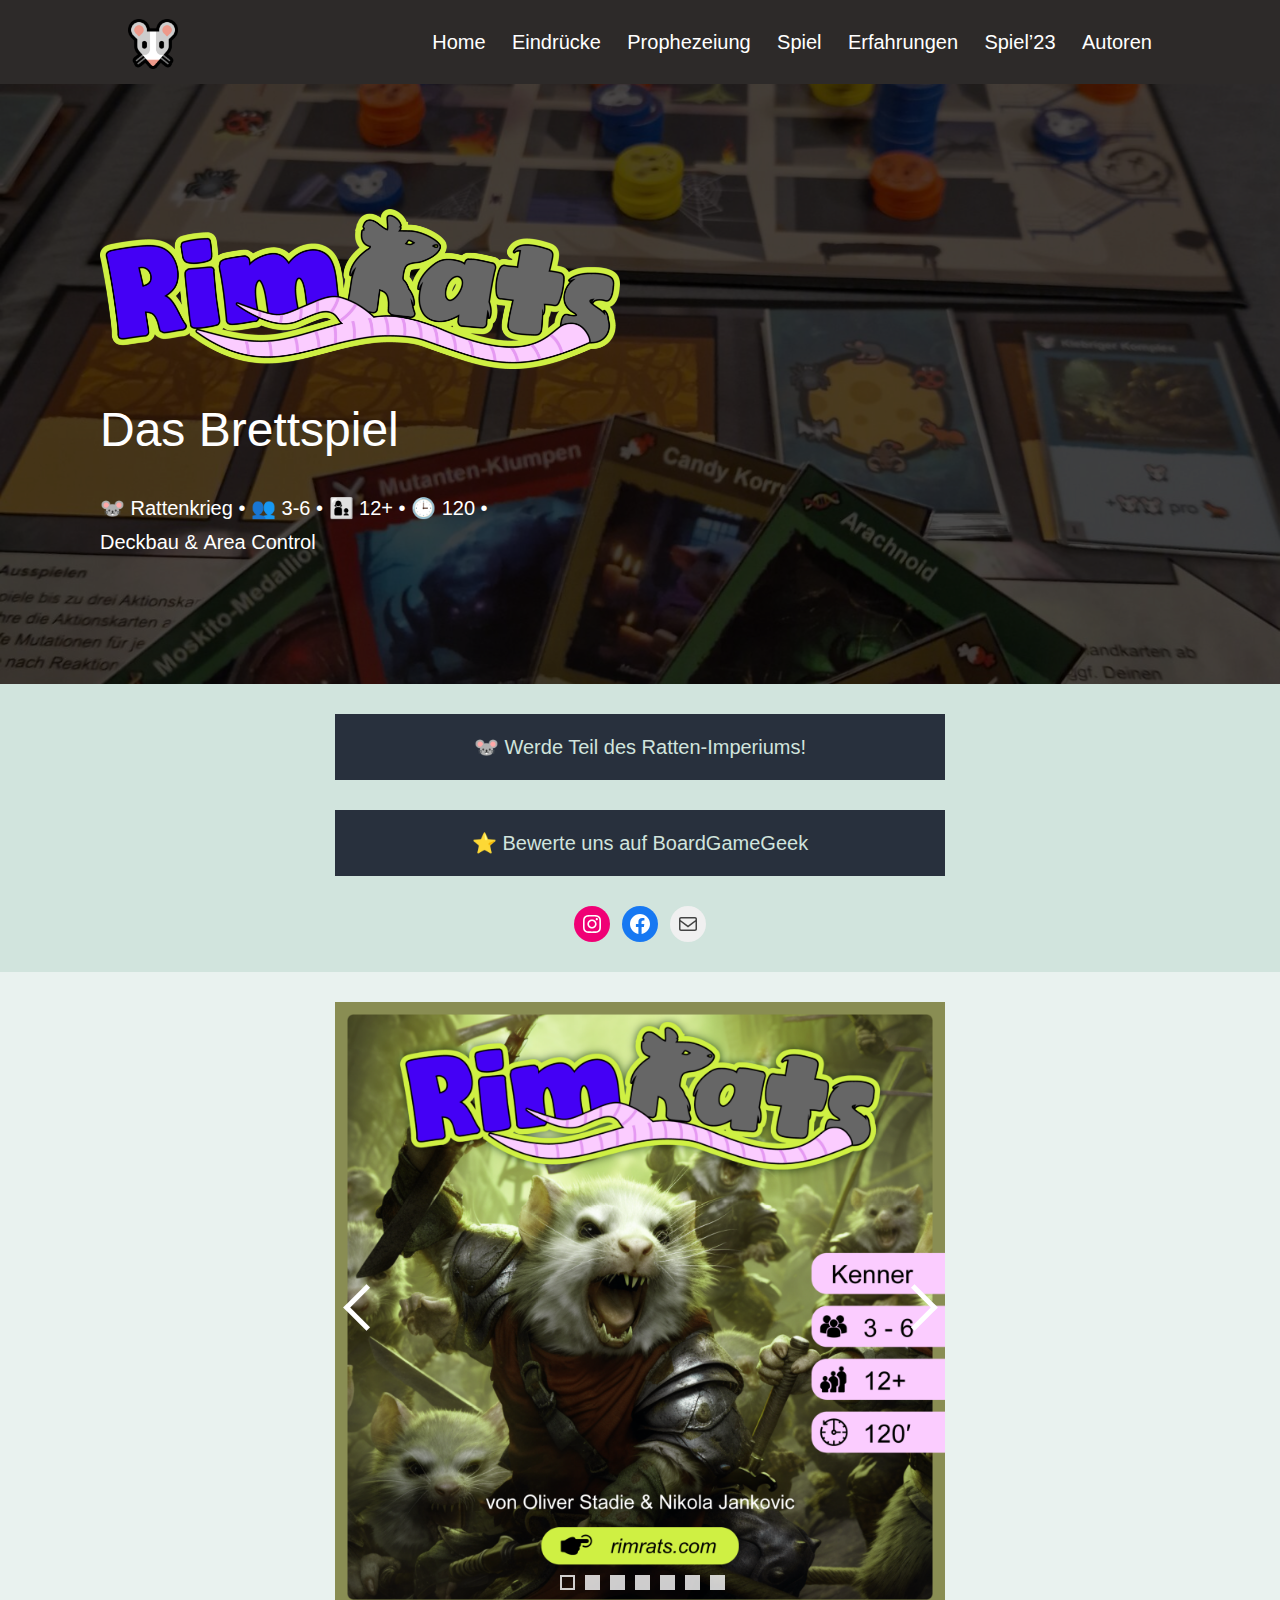
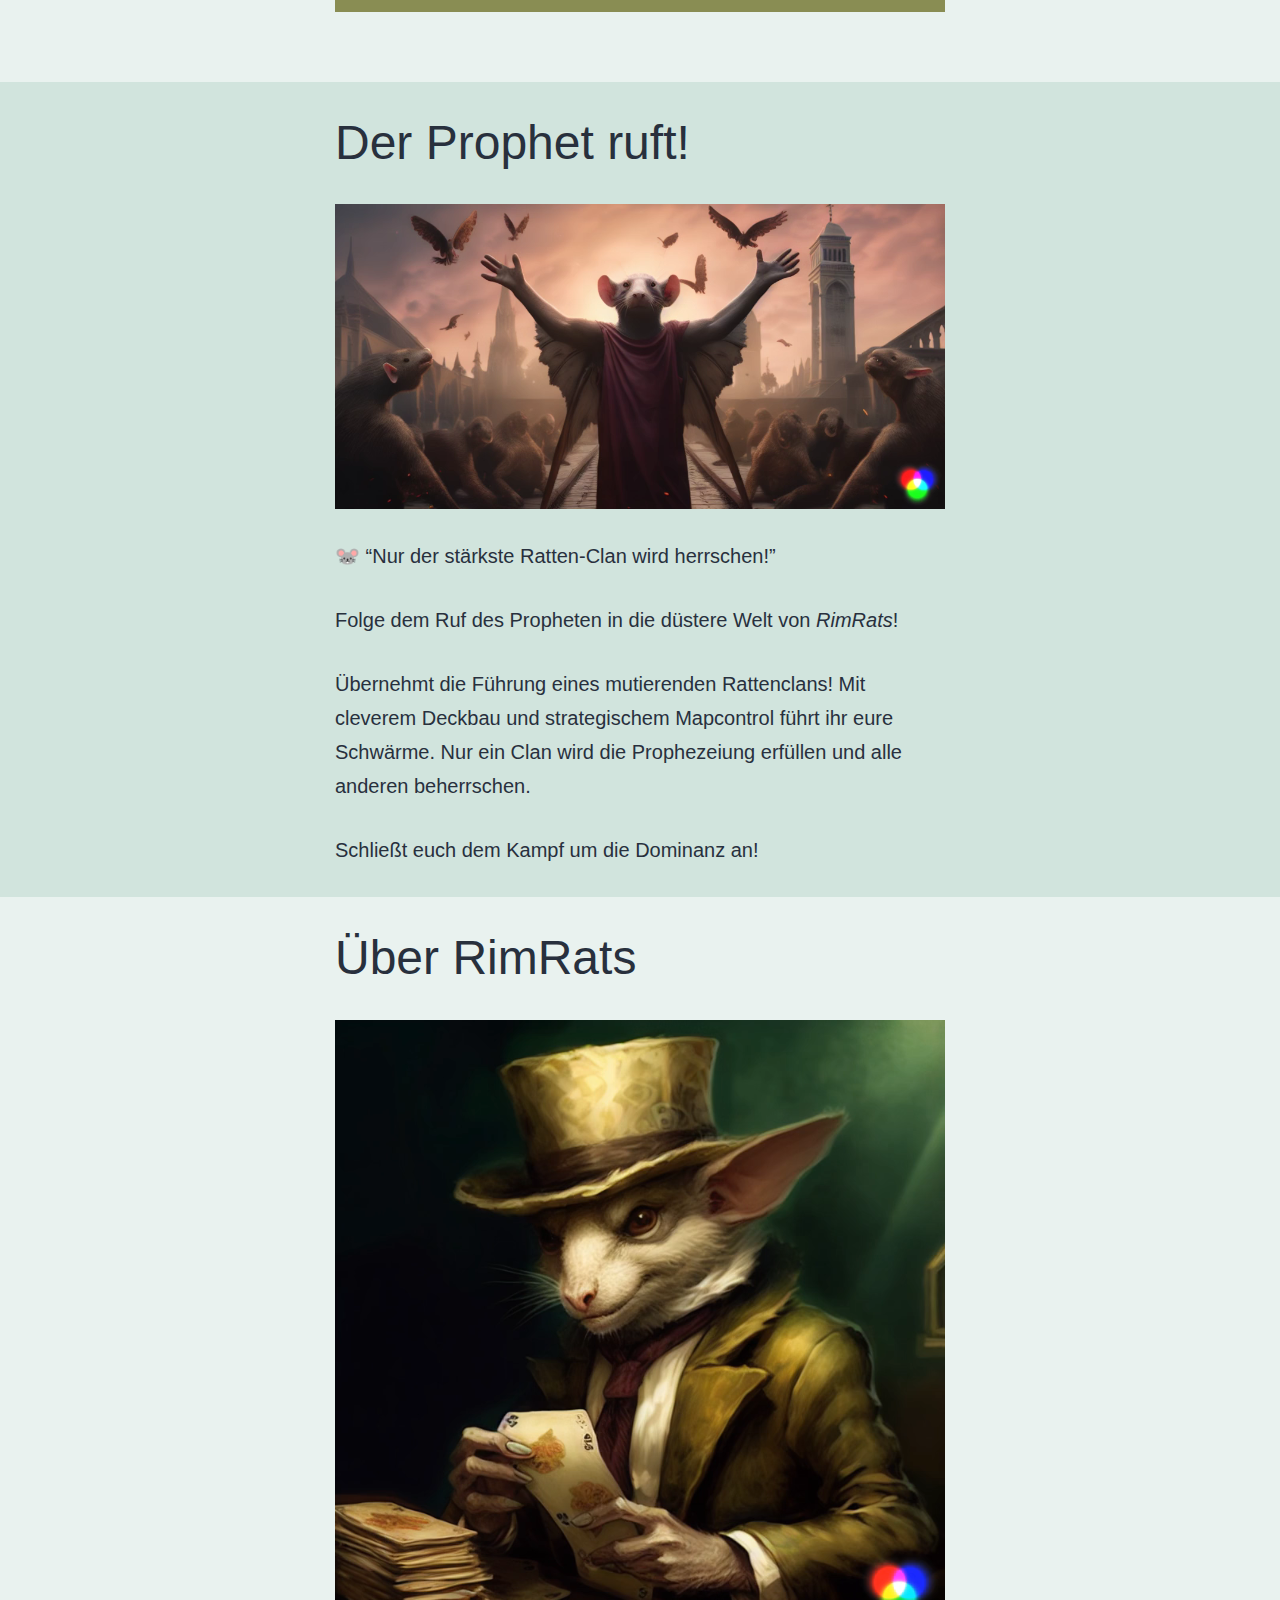
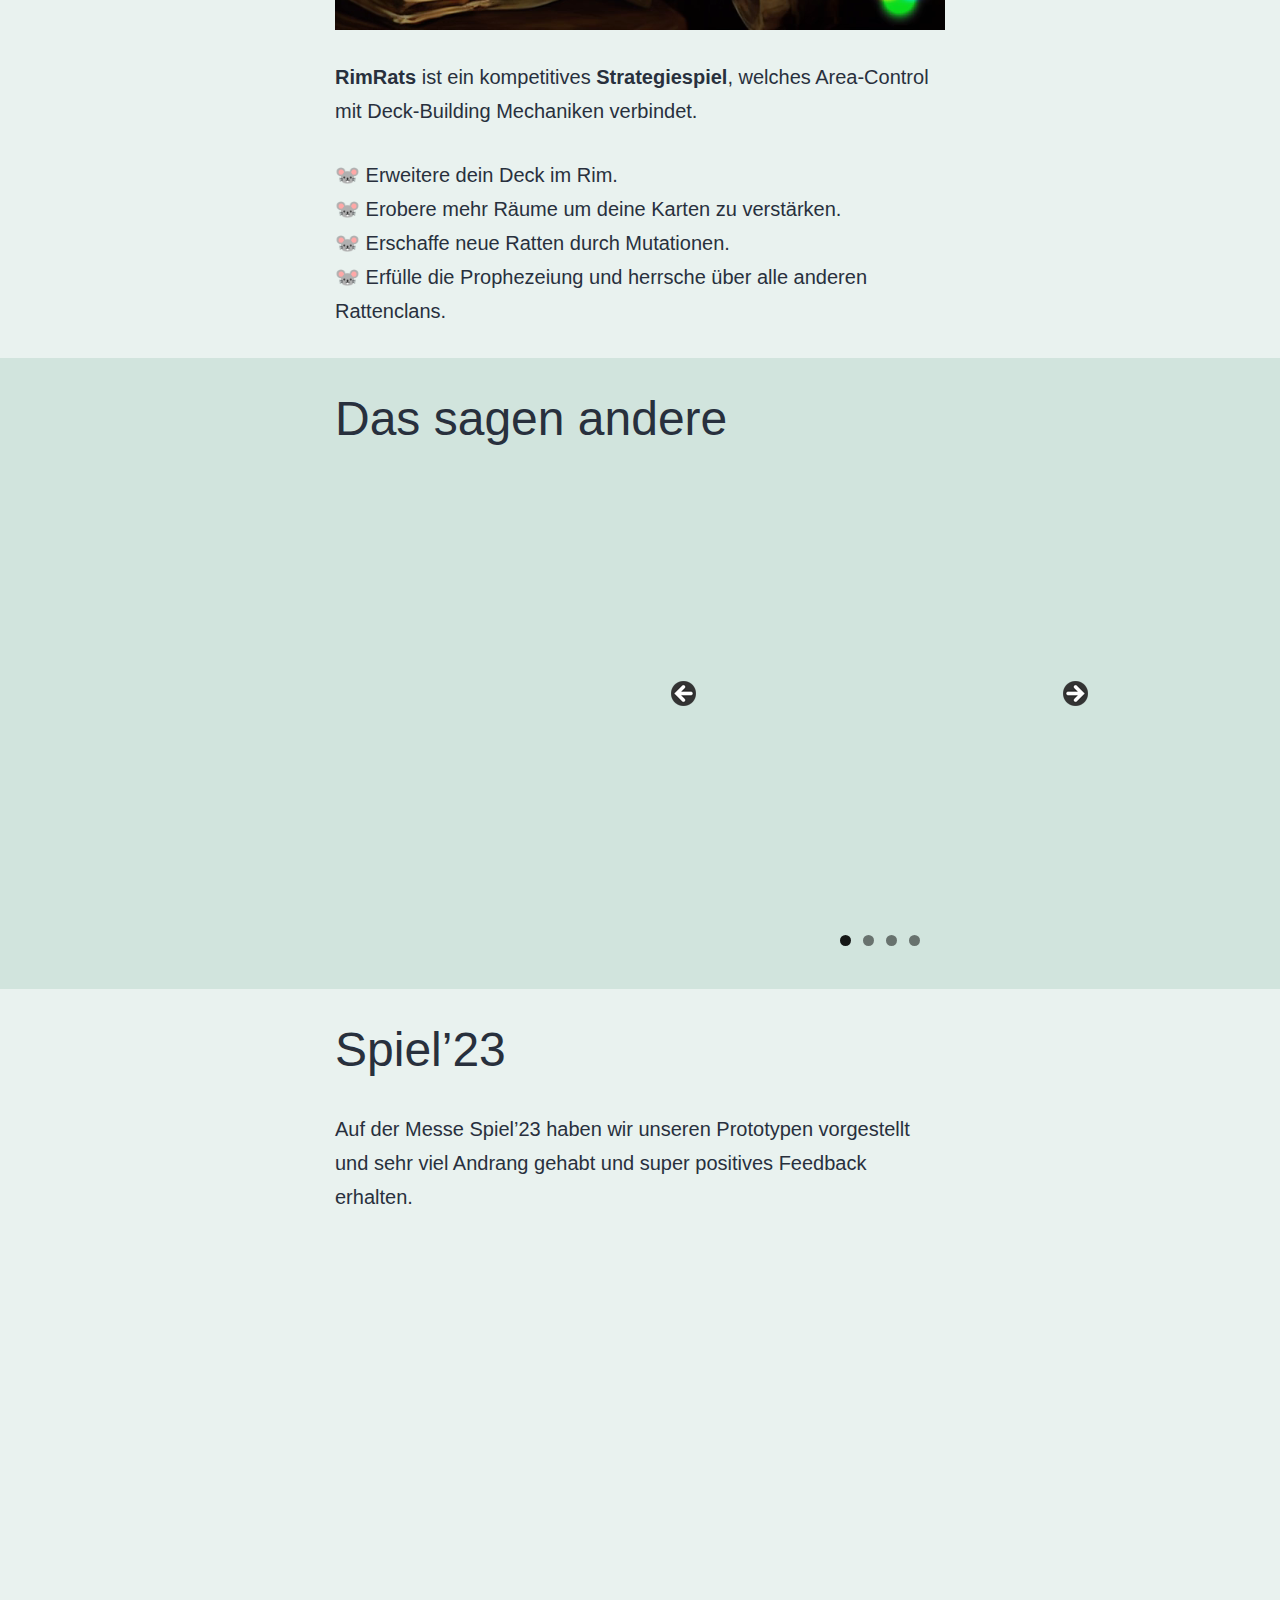
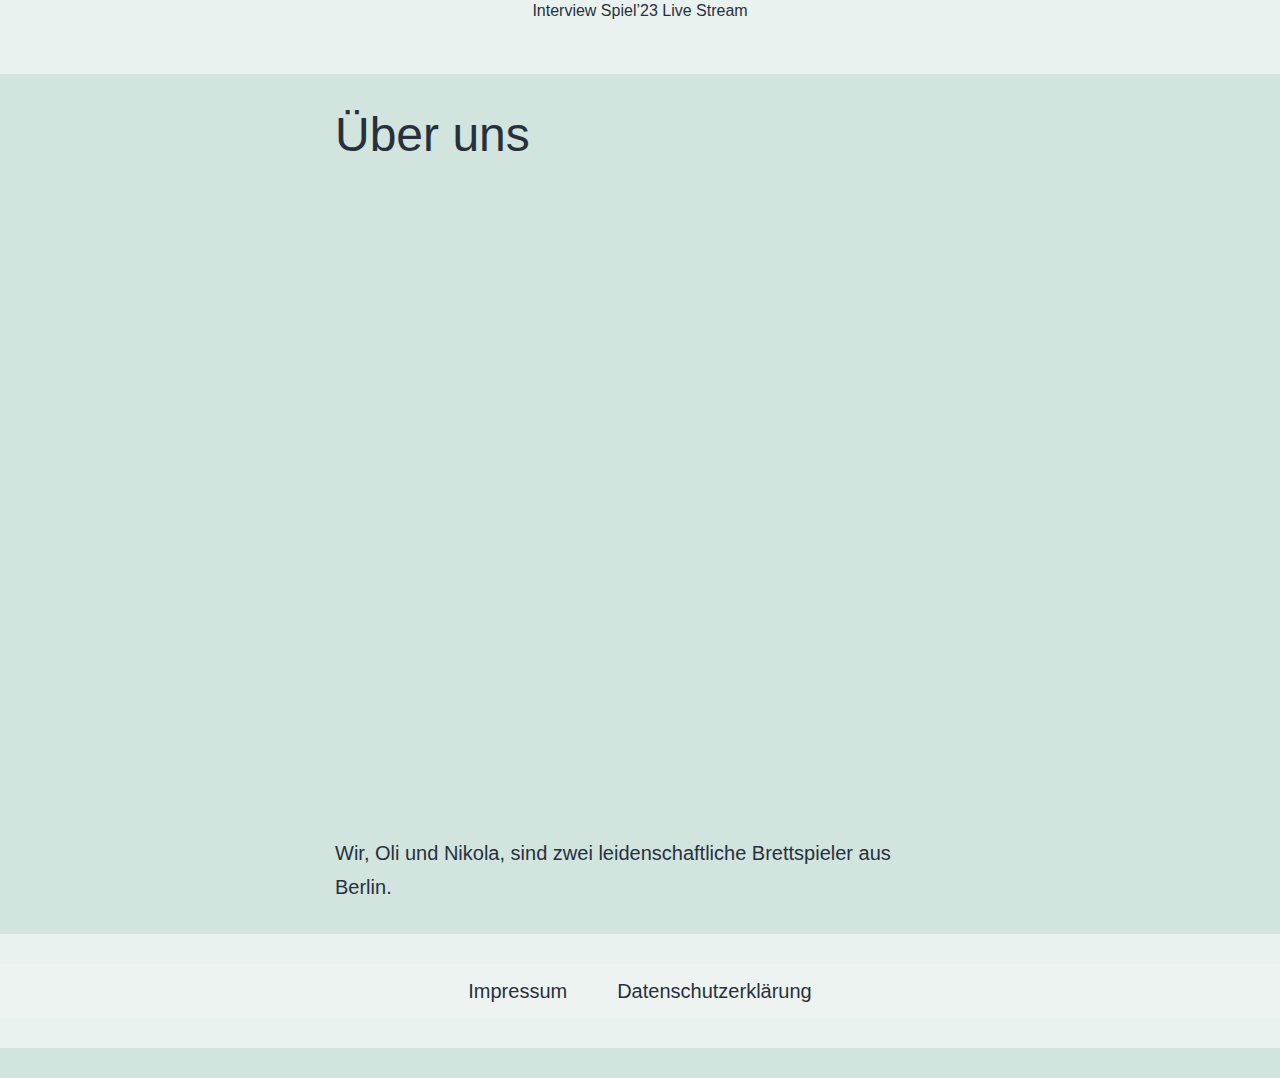
==== index.html @ 070bce73 "export from WP via "Simply Static" plugin" ====
<!DOCTYPE html>
<html lang="de-DE">
<head>
	<meta charset="UTF-8">
	<meta name="viewport" content="width=device-width, initial-scale=1">
	<title>RimRats &#8211; Board Game &#8211; 🐭 Brettspiel | Rattenkrieg | 👥 3-6 | 👩‍👦 12+ | 🕒 120 | Deck &amp; Area Control</title>
<meta name="robots" content="max-image-preview:large">
<script id="cookieyes" type="text/javascript" src="https://cdn-cookieyes.com/client_data/ebce158352aaf548c0206f7c/script.js"></script><link rel="dns-prefetch" href="//stats.wp.com">
<link rel="alternate" type="application/rss+xml" title="RimRats - Board Game &raquo; Feed" href="/feed/">
<link rel="alternate" type="application/rss+xml" title="RimRats - Board Game &raquo; Kommentar-Feed" href="/comments/feed/">
<script>
window._wpemojiSettings = {"baseUrl":"https:\/\/s.w.org\/images\/core\/emoji\/15.0.3\/72x72\/","ext":".png","svgUrl":"https:\/\/s.w.org\/images\/core\/emoji\/15.0.3\/svg\/","svgExt":".svg","source":{"concatemoji":"\/wp-includes\/js\/wp-emoji-release.min.js?ver=6.6.2"}};
/*! This file is auto-generated */
!function(i,n){var o,s,e;function c(e){try{var t={supportTests:e,timestamp:(new Date).valueOf()};sessionStorage.setItem(o,JSON.stringify(t))}catch(e){}}function p(e,t,n){e.clearRect(0,0,e.canvas.width,e.canvas.height),e.fillText(t,0,0);var t=new Uint32Array(e.getImageData(0,0,e.canvas.width,e.canvas.height).data),r=(e.clearRect(0,0,e.canvas.width,e.canvas.height),e.fillText(n,0,0),new Uint32Array(e.getImageData(0,0,e.canvas.width,e.canvas.height).data));return t.every(function(e,t){return e===r[t]})}function u(e,t,n){switch(t){case"flag":return n(e,"🏳️‍⚧️","🏳️​⚧️")?!1:!n(e,"🇺🇳","🇺​🇳")&&!n(e,"🏴󠁧󠁢󠁥󠁮󠁧󠁿","🏴​󠁧​󠁢​󠁥​󠁮​󠁧​󠁿");case"emoji":return!n(e,"🐦‍⬛","🐦​⬛")}return!1}function f(e,t,n){var r="undefined"!=typeof WorkerGlobalScope&&self instanceof WorkerGlobalScope?new OffscreenCanvas(300,150):i.createElement("canvas"),a=r.getContext("2d",{willReadFrequently:!0}),o=(a.textBaseline="top",a.font="600 32px Arial",{});return e.forEach(function(e){o[e]=t(a,e,n)}),o}function t(e){var t=i.createElement("script");t.src=e,t.defer=!0,i.head.appendChild(t)}"undefined"!=typeof Promise&&(o="wpEmojiSettingsSupports",s=["flag","emoji"],n.supports={everything:!0,everythingExceptFlag:!0},e=new Promise(function(e){i.addEventListener("DOMContentLoaded",e,{once:!0})}),new Promise(function(t){var n=function(){try{var e=JSON.parse(sessionStorage.getItem(o));if("object"==typeof e&&"number"==typeof e.timestamp&&(new Date).valueOf()<e.timestamp+604800&&"object"==typeof e.supportTests)return e.supportTests}catch(e){}return null}();if(!n){if("undefined"!=typeof Worker&&"undefined"!=typeof OffscreenCanvas&&"undefined"!=typeof URL&&URL.createObjectURL&&"undefined"!=typeof Blob)try{var e="postMessage("+f.toString()+"("+[JSON.stringify(s),u.toString(),p.toString()].join(",")+"));",r=new Blob([e],{type:"text/javascript"}),a=new Worker(URL.createObjectURL(r),{name:"wpTestEmojiSupports"});return void(a.onmessage=function(e){c(n=e.data),a.terminate(),t(n)})}catch(e){}c(n=f(s,u,p))}t(n)}).then(function(e){for(var t in e)n.supports[t]=e[t],n.supports.everything=n.supports.everything&&n.supports[t],"flag"!==t&&(n.supports.everythingExceptFlag=n.supports.everythingExceptFlag&&n.supports[t]);n.supports.everythingExceptFlag=n.supports.everythingExceptFlag&&!n.supports.flag,n.DOMReady=!1,n.readyCallback=function(){n.DOMReady=!0}}).then(function(){return e}).then(function(){var e;n.supports.everything||(n.readyCallback(),(e=n.source||{}).concatemoji?t(e.concatemoji):e.wpemoji&&e.twemoji&&(t(e.twemoji),t(e.wpemoji)))}))}((window,document),window._wpemojiSettings);
</script>
<style id="wp-emoji-styles-inline-css">img.wp-smiley, img.emoji {
		display: inline !important;
		border: none !important;
		box-shadow: none !important;
		height: 1em !important;
		width: 1em !important;
		margin: 0 0.07em !important;
		vertical-align: -0.1em !important;
		background: none !important;
		padding: 0 !important;
	}</style>
<link rel="stylesheet" id="wp-block-library-css" href="/wp-includes/css/dist/block-library/style.min.css?ver=6.6.2" media="all">
<style id="wp-block-library-theme-inline-css">.wp-block-audio :where(figcaption){color:#555;font-size:13px;text-align:center}.is-dark-theme .wp-block-audio :where(figcaption){color:#ffffffa6}.wp-block-audio{margin:0 0 1em}.wp-block-code{border:1px solid #ccc;border-radius:4px;font-family:Menlo,Consolas,monaco,monospace;padding:.8em 1em}.wp-block-embed :where(figcaption){color:#555;font-size:13px;text-align:center}.is-dark-theme .wp-block-embed :where(figcaption){color:#ffffffa6}.wp-block-embed{margin:0 0 1em}.blocks-gallery-caption{color:#555;font-size:13px;text-align:center}.is-dark-theme .blocks-gallery-caption{color:#ffffffa6}:root :where(.wp-block-image figcaption){color:#555;font-size:13px;text-align:center}.is-dark-theme :root :where(.wp-block-image figcaption){color:#ffffffa6}.wp-block-image{margin:0 0 1em}.wp-block-pullquote{border-bottom:4px solid;border-top:4px solid;color:currentColor;margin-bottom:1.75em}.wp-block-pullquote cite,.wp-block-pullquote footer,.wp-block-pullquote__citation{color:currentColor;font-size:.8125em;font-style:normal;text-transform:uppercase}.wp-block-quote{border-left:.25em solid;margin:0 0 1.75em;padding-left:1em}.wp-block-quote cite,.wp-block-quote footer{color:currentColor;font-size:.8125em;font-style:normal;position:relative}.wp-block-quote.has-text-align-right{border-left:none;border-right:.25em solid;padding-left:0;padding-right:1em}.wp-block-quote.has-text-align-center{border:none;padding-left:0}.wp-block-quote.is-large,.wp-block-quote.is-style-large,.wp-block-quote.is-style-plain{border:none}.wp-block-search .wp-block-search__label{font-weight:700}.wp-block-search__button{border:1px solid #ccc;padding:.375em .625em}:where(.wp-block-group.has-background){padding:1.25em 2.375em}.wp-block-separator.has-css-opacity{opacity:.4}.wp-block-separator{border:none;border-bottom:2px solid;margin-left:auto;margin-right:auto}.wp-block-separator.has-alpha-channel-opacity{opacity:1}.wp-block-separator:not(.is-style-wide):not(.is-style-dots){width:100px}.wp-block-separator.has-background:not(.is-style-dots){border-bottom:none;height:1px}.wp-block-separator.has-background:not(.is-style-wide):not(.is-style-dots){height:2px}.wp-block-table{margin:0 0 1em}.wp-block-table td,.wp-block-table th{word-break:normal}.wp-block-table :where(figcaption){color:#555;font-size:13px;text-align:center}.is-dark-theme .wp-block-table :where(figcaption){color:#ffffffa6}.wp-block-video :where(figcaption){color:#555;font-size:13px;text-align:center}.is-dark-theme .wp-block-video :where(figcaption){color:#ffffffa6}.wp-block-video{margin:0 0 1em}:root :where(.wp-block-template-part.has-background){margin-bottom:0;margin-top:0;padding:1.25em 2.375em}</style>
<link rel="stylesheet" id="mediaelement-css" href="/wp-includes/js/mediaelement/mediaelementplayer-legacy.min.css?ver=4.2.17" media="all">
<link rel="stylesheet" id="wp-mediaelement-css" href="/wp-includes/js/mediaelement/wp-mediaelement.min.css?ver=6.6.2" media="all">
<style id="jetpack-sharing-buttons-style-inline-css">.jetpack-sharing-buttons__services-list{display:flex;flex-direction:row;flex-wrap:wrap;gap:0;list-style-type:none;margin:5px;padding:0}.jetpack-sharing-buttons__services-list.has-small-icon-size{font-size:12px}.jetpack-sharing-buttons__services-list.has-normal-icon-size{font-size:16px}.jetpack-sharing-buttons__services-list.has-large-icon-size{font-size:24px}.jetpack-sharing-buttons__services-list.has-huge-icon-size{font-size:36px}@media print{.jetpack-sharing-buttons__services-list{display:none!important}}.editor-styles-wrapper .wp-block-jetpack-sharing-buttons{gap:0;padding-inline-start:0}ul.jetpack-sharing-buttons__services-list.has-background{padding:1.25em 2.375em}</style>
<link rel="stylesheet" id="twenty-twenty-one-custom-color-overrides-css" href="/wp-content/themes/twentytwentyone/assets/css/custom-color-overrides.css?ver=2.3" media="all">
<style id="classic-theme-styles-inline-css">/*! This file is auto-generated */
.wp-block-button__link{color:#fff;background-color:#32373c;border-radius:9999px;box-shadow:none;text-decoration:none;padding:calc(.667em + 2px) calc(1.333em + 2px);font-size:1.125em}.wp-block-file__button{background:#32373c;color:#fff;text-decoration:none}</style>
<style id="global-styles-inline-css">:root{--wp--preset--aspect-ratio--square: 1;--wp--preset--aspect-ratio--4-3: 4/3;--wp--preset--aspect-ratio--3-4: 3/4;--wp--preset--aspect-ratio--3-2: 3/2;--wp--preset--aspect-ratio--2-3: 2/3;--wp--preset--aspect-ratio--16-9: 16/9;--wp--preset--aspect-ratio--9-16: 9/16;--wp--preset--color--black: #000000;--wp--preset--color--cyan-bluish-gray: #abb8c3;--wp--preset--color--white: #FFFFFF;--wp--preset--color--pale-pink: #f78da7;--wp--preset--color--vivid-red: #cf2e2e;--wp--preset--color--luminous-vivid-orange: #ff6900;--wp--preset--color--luminous-vivid-amber: #fcb900;--wp--preset--color--light-green-cyan: #7bdcb5;--wp--preset--color--vivid-green-cyan: #00d084;--wp--preset--color--pale-cyan-blue: #8ed1fc;--wp--preset--color--vivid-cyan-blue: #0693e3;--wp--preset--color--vivid-purple: #9b51e0;--wp--preset--color--dark-gray: #28303D;--wp--preset--color--gray: #39414D;--wp--preset--color--green: #D1E4DD;--wp--preset--color--blue: #D1DFE4;--wp--preset--color--purple: #D1D1E4;--wp--preset--color--red: #E4D1D1;--wp--preset--color--orange: #E4DAD1;--wp--preset--color--yellow: #EEEADD;--wp--preset--gradient--vivid-cyan-blue-to-vivid-purple: linear-gradient(135deg,rgba(6,147,227,1) 0%,rgb(155,81,224) 100%);--wp--preset--gradient--light-green-cyan-to-vivid-green-cyan: linear-gradient(135deg,rgb(122,220,180) 0%,rgb(0,208,130) 100%);--wp--preset--gradient--luminous-vivid-amber-to-luminous-vivid-orange: linear-gradient(135deg,rgba(252,185,0,1) 0%,rgba(255,105,0,1) 100%);--wp--preset--gradient--luminous-vivid-orange-to-vivid-red: linear-gradient(135deg,rgba(255,105,0,1) 0%,rgb(207,46,46) 100%);--wp--preset--gradient--very-light-gray-to-cyan-bluish-gray: linear-gradient(135deg,rgb(238,238,238) 0%,rgb(169,184,195) 100%);--wp--preset--gradient--cool-to-warm-spectrum: linear-gradient(135deg,rgb(74,234,220) 0%,rgb(151,120,209) 20%,rgb(207,42,186) 40%,rgb(238,44,130) 60%,rgb(251,105,98) 80%,rgb(254,248,76) 100%);--wp--preset--gradient--blush-light-purple: linear-gradient(135deg,rgb(255,206,236) 0%,rgb(152,150,240) 100%);--wp--preset--gradient--blush-bordeaux: linear-gradient(135deg,rgb(254,205,165) 0%,rgb(254,45,45) 50%,rgb(107,0,62) 100%);--wp--preset--gradient--luminous-dusk: linear-gradient(135deg,rgb(255,203,112) 0%,rgb(199,81,192) 50%,rgb(65,88,208) 100%);--wp--preset--gradient--pale-ocean: linear-gradient(135deg,rgb(255,245,203) 0%,rgb(182,227,212) 50%,rgb(51,167,181) 100%);--wp--preset--gradient--electric-grass: linear-gradient(135deg,rgb(202,248,128) 0%,rgb(113,206,126) 100%);--wp--preset--gradient--midnight: linear-gradient(135deg,rgb(2,3,129) 0%,rgb(40,116,252) 100%);--wp--preset--gradient--purple-to-yellow: linear-gradient(160deg, #D1D1E4 0%, #EEEADD 100%);--wp--preset--gradient--yellow-to-purple: linear-gradient(160deg, #EEEADD 0%, #D1D1E4 100%);--wp--preset--gradient--green-to-yellow: linear-gradient(160deg, #D1E4DD 0%, #EEEADD 100%);--wp--preset--gradient--yellow-to-green: linear-gradient(160deg, #EEEADD 0%, #D1E4DD 100%);--wp--preset--gradient--red-to-yellow: linear-gradient(160deg, #E4D1D1 0%, #EEEADD 100%);--wp--preset--gradient--yellow-to-red: linear-gradient(160deg, #EEEADD 0%, #E4D1D1 100%);--wp--preset--gradient--purple-to-red: linear-gradient(160deg, #D1D1E4 0%, #E4D1D1 100%);--wp--preset--gradient--red-to-purple: linear-gradient(160deg, #E4D1D1 0%, #D1D1E4 100%);--wp--preset--font-size--small: 18px;--wp--preset--font-size--medium: 20px;--wp--preset--font-size--large: 24px;--wp--preset--font-size--x-large: 42px;--wp--preset--font-size--extra-small: 16px;--wp--preset--font-size--normal: 20px;--wp--preset--font-size--extra-large: 40px;--wp--preset--font-size--huge: 96px;--wp--preset--font-size--gigantic: 144px;--wp--preset--spacing--20: 0.44rem;--wp--preset--spacing--30: 0.67rem;--wp--preset--spacing--40: 1rem;--wp--preset--spacing--50: 1.5rem;--wp--preset--spacing--60: 2.25rem;--wp--preset--spacing--70: 3.38rem;--wp--preset--spacing--80: 5.06rem;--wp--preset--shadow--natural: 6px 6px 9px rgba(0, 0, 0, 0.2);--wp--preset--shadow--deep: 12px 12px 50px rgba(0, 0, 0, 0.4);--wp--preset--shadow--sharp: 6px 6px 0px rgba(0, 0, 0, 0.2);--wp--preset--shadow--outlined: 6px 6px 0px -3px rgba(255, 255, 255, 1), 6px 6px rgba(0, 0, 0, 1);--wp--preset--shadow--crisp: 6px 6px 0px rgba(0, 0, 0, 1);}:where(.is-layout-flex){gap: 0.5em;}:where(.is-layout-grid){gap: 0.5em;}body .is-layout-flex{display: flex;}.is-layout-flex{flex-wrap: wrap;align-items: center;}.is-layout-flex > :is(*, div){margin: 0;}body .is-layout-grid{display: grid;}.is-layout-grid > :is(*, div){margin: 0;}:where(.wp-block-columns.is-layout-flex){gap: 2em;}:where(.wp-block-columns.is-layout-grid){gap: 2em;}:where(.wp-block-post-template.is-layout-flex){gap: 1.25em;}:where(.wp-block-post-template.is-layout-grid){gap: 1.25em;}.has-black-color{color: var(--wp--preset--color--black) !important;}.has-cyan-bluish-gray-color{color: var(--wp--preset--color--cyan-bluish-gray) !important;}.has-white-color{color: var(--wp--preset--color--white) !important;}.has-pale-pink-color{color: var(--wp--preset--color--pale-pink) !important;}.has-vivid-red-color{color: var(--wp--preset--color--vivid-red) !important;}.has-luminous-vivid-orange-color{color: var(--wp--preset--color--luminous-vivid-orange) !important;}.has-luminous-vivid-amber-color{color: var(--wp--preset--color--luminous-vivid-amber) !important;}.has-light-green-cyan-color{color: var(--wp--preset--color--light-green-cyan) !important;}.has-vivid-green-cyan-color{color: var(--wp--preset--color--vivid-green-cyan) !important;}.has-pale-cyan-blue-color{color: var(--wp--preset--color--pale-cyan-blue) !important;}.has-vivid-cyan-blue-color{color: var(--wp--preset--color--vivid-cyan-blue) !important;}.has-vivid-purple-color{color: var(--wp--preset--color--vivid-purple) !important;}.has-black-background-color{background-color: var(--wp--preset--color--black) !important;}.has-cyan-bluish-gray-background-color{background-color: var(--wp--preset--color--cyan-bluish-gray) !important;}.has-white-background-color{background-color: var(--wp--preset--color--white) !important;}.has-pale-pink-background-color{background-color: var(--wp--preset--color--pale-pink) !important;}.has-vivid-red-background-color{background-color: var(--wp--preset--color--vivid-red) !important;}.has-luminous-vivid-orange-background-color{background-color: var(--wp--preset--color--luminous-vivid-orange) !important;}.has-luminous-vivid-amber-background-color{background-color: var(--wp--preset--color--luminous-vivid-amber) !important;}.has-light-green-cyan-background-color{background-color: var(--wp--preset--color--light-green-cyan) !important;}.has-vivid-green-cyan-background-color{background-color: var(--wp--preset--color--vivid-green-cyan) !important;}.has-pale-cyan-blue-background-color{background-color: var(--wp--preset--color--pale-cyan-blue) !important;}.has-vivid-cyan-blue-background-color{background-color: var(--wp--preset--color--vivid-cyan-blue) !important;}.has-vivid-purple-background-color{background-color: var(--wp--preset--color--vivid-purple) !important;}.has-black-border-color{border-color: var(--wp--preset--color--black) !important;}.has-cyan-bluish-gray-border-color{border-color: var(--wp--preset--color--cyan-bluish-gray) !important;}.has-white-border-color{border-color: var(--wp--preset--color--white) !important;}.has-pale-pink-border-color{border-color: var(--wp--preset--color--pale-pink) !important;}.has-vivid-red-border-color{border-color: var(--wp--preset--color--vivid-red) !important;}.has-luminous-vivid-orange-border-color{border-color: var(--wp--preset--color--luminous-vivid-orange) !important;}.has-luminous-vivid-amber-border-color{border-color: var(--wp--preset--color--luminous-vivid-amber) !important;}.has-light-green-cyan-border-color{border-color: var(--wp--preset--color--light-green-cyan) !important;}.has-vivid-green-cyan-border-color{border-color: var(--wp--preset--color--vivid-green-cyan) !important;}.has-pale-cyan-blue-border-color{border-color: var(--wp--preset--color--pale-cyan-blue) !important;}.has-vivid-cyan-blue-border-color{border-color: var(--wp--preset--color--vivid-cyan-blue) !important;}.has-vivid-purple-border-color{border-color: var(--wp--preset--color--vivid-purple) !important;}.has-vivid-cyan-blue-to-vivid-purple-gradient-background{background: var(--wp--preset--gradient--vivid-cyan-blue-to-vivid-purple) !important;}.has-light-green-cyan-to-vivid-green-cyan-gradient-background{background: var(--wp--preset--gradient--light-green-cyan-to-vivid-green-cyan) !important;}.has-luminous-vivid-amber-to-luminous-vivid-orange-gradient-background{background: var(--wp--preset--gradient--luminous-vivid-amber-to-luminous-vivid-orange) !important;}.has-luminous-vivid-orange-to-vivid-red-gradient-background{background: var(--wp--preset--gradient--luminous-vivid-orange-to-vivid-red) !important;}.has-very-light-gray-to-cyan-bluish-gray-gradient-background{background: var(--wp--preset--gradient--very-light-gray-to-cyan-bluish-gray) !important;}.has-cool-to-warm-spectrum-gradient-background{background: var(--wp--preset--gradient--cool-to-warm-spectrum) !important;}.has-blush-light-purple-gradient-background{background: var(--wp--preset--gradient--blush-light-purple) !important;}.has-blush-bordeaux-gradient-background{background: var(--wp--preset--gradient--blush-bordeaux) !important;}.has-luminous-dusk-gradient-background{background: var(--wp--preset--gradient--luminous-dusk) !important;}.has-pale-ocean-gradient-background{background: var(--wp--preset--gradient--pale-ocean) !important;}.has-electric-grass-gradient-background{background: var(--wp--preset--gradient--electric-grass) !important;}.has-midnight-gradient-background{background: var(--wp--preset--gradient--midnight) !important;}.has-small-font-size{font-size: var(--wp--preset--font-size--small) !important;}.has-medium-font-size{font-size: var(--wp--preset--font-size--medium) !important;}.has-large-font-size{font-size: var(--wp--preset--font-size--large) !important;}.has-x-large-font-size{font-size: var(--wp--preset--font-size--x-large) !important;}
:where(.wp-block-post-template.is-layout-flex){gap: 1.25em;}:where(.wp-block-post-template.is-layout-grid){gap: 1.25em;}
:where(.wp-block-columns.is-layout-flex){gap: 2em;}:where(.wp-block-columns.is-layout-grid){gap: 2em;}
:root :where(.wp-block-pullquote){font-size: 1.5em;line-height: 1.6;}</style>
<link rel="stylesheet" id="language-switcher-frontend-css" href="/wp-content/plugins/language-switcher/assets/css/frontend-1.0.1.css?ver=1726072104" media="all">
<link rel="stylesheet" id="language-switcher-dropdown-css" href="/wp-content/plugins/language-switcher/assets/css/jquery.dropdown.css?ver=1726072104" media="all">
<link rel="stylesheet" id="twenty-twenty-one-style-css" href="/wp-content/themes/twentytwentyone/style.css?ver=2.3" media="all">
<link rel="stylesheet" id="twenty-twenty-one-print-style-css" href="/wp-content/themes/twentytwentyone/assets/css/print.css?ver=2.3" media="print">
<link rel="stylesheet" id="twentytwentyone-jetpack-css" href="/wp-content/plugins/jetpack/modules/theme-tools/compat/twentytwentyone.css?ver=13.8.1" media="all">
<link rel="stylesheet" id="newsletter-css" href="/wp-content/plugins/newsletter/style.css?ver=8.5.0" media="all">
<link rel="stylesheet" id="aurora-heatmap-css" href="/wp-content/plugins/aurora-heatmap/style.css?ver=1.7.0" media="all">
<style id="kadence-blocks-global-variables-inline-css">:root {--global-kb-font-size-sm:clamp(0.8rem, 0.73rem + 0.217vw, 0.9rem);--global-kb-font-size-md:clamp(1.1rem, 0.995rem + 0.326vw, 1.25rem);--global-kb-font-size-lg:clamp(1.75rem, 1.576rem + 0.543vw, 2rem);--global-kb-font-size-xl:clamp(2.25rem, 1.728rem + 1.63vw, 3rem);--global-kb-font-size-xxl:clamp(2.5rem, 1.456rem + 3.26vw, 4rem);--global-kb-font-size-xxxl:clamp(2.75rem, 0.489rem + 7.065vw, 6rem);}:root {--global-palette1: #3182CE;--global-palette2: #2B6CB0;--global-palette3: #1A202C;--global-palette4: #2D3748;--global-palette5: #4A5568;--global-palette6: #718096;--global-palette7: #EDF2F7;--global-palette8: #F7FAFC;--global-palette9: #ffffff;}</style>
<script id="language-switcher-switcher-js-after">
function setLang(lang){document.cookie = "lsw_f96b482c_m=" + lang + ";path=/;SameSite=Strict";}var links = document.querySelectorAll("link[hreflang]");for (var i = 0; i < links.length; i++) {var lang = links[i].hreflang;if (lang === "x-default") continue;var menus = document.querySelectorAll("a.menu-item-lang-" + lang);for (var j = 0; j < menus.length; j++) {menus[j].addEventListener("click", function(event) {setLang(lang);});}}
</script>
<script src="/wp-includes/js/jquery/jquery.min.js?ver=3.7.1" id="jquery-core-js"></script>
<script src="/wp-includes/js/jquery/jquery-migrate.min.js?ver=3.4.1" id="jquery-migrate-js"></script>
<script src="/wp-content/plugins/language-switcher/assets/js/jquery.dropdown.min.js?ver=1726072104" id="language-switcher-dropdown-js"></script>
<script id="twenty-twenty-one-ie11-polyfills-js-after">
( Element.prototype.matches && Element.prototype.closest && window.NodeList && NodeList.prototype.forEach ) || document.write( '<script src="/wp-content/themes/twentytwentyone/assets/js/polyfills.js?ver=2.3"><\/scr' + 'ipt>' );
</script>
<script src="/wp-content/themes/twentytwentyone/assets/js/primary-navigation.js?ver=2.3" id="twenty-twenty-one-primary-navigation-script-js" defer data-wp-strategy="defer"></script>
<script id="aurora-heatmap-js-extra">var aurora_heatmap = {"_mode":"reporter","ajax_url":"\/wp-admin\/admin-ajax.php","action":"aurora_heatmap","reports":"click_pc,click_mobile","debug":"0","ajax_delay_time":"3000","ajax_interval":"10","ajax_bulk":null};</script>
<script src="/wp-content/plugins/aurora-heatmap/js/aurora-heatmap.min.js?ver=1.7.0" id="aurora-heatmap-js"></script>
<link rel="https://api.w.org/" href="/wp-json/">
<link rel="alternate" title="JSON" type="application/json" href="/wp-json/wp/v2/pages/13">
<link rel="EditURI" type="application/rsd+xml" title="RSD" href="/xmlrpc.php?rsd">
<meta name="generator" content="WordPress 6.6.2">
<link rel="canonical" href="/">
<link rel="shortlink" href="/">
<link rel="alternate" title="oEmbed (JSON)" type="application/json+oembed" href="/wp-json/oembed/1.0/embed?url=https%3A%2F%2F%2F">
<link rel="alternate" title="oEmbed (XML)" type="text/xml+oembed" href="/wp-json/oembed/1.0/embed?url=https%3A%2F%2F%2F#038;format=xml">
<!-- start Simple Custom CSS and JS -->
<style>.language-switcher {
    position: absolute; /* 'fixed' oder 'absolute', je nach Bedarf */
    top: 30px; /* Abstand von oben */
    right: 30px; /* Abstand von rechts */
    z-index: 9999; /* Stellen Sie sicher, dass es über anderen Elementen angezeigt wird */
}</style>
<!-- end Simple Custom CSS and JS -->
<link rel="alternate" href="/" hreflang="x-default">
<link rel="alternate" href="/#038;lang=en" hreflang="en">
<link rel="alternate" href="/" hreflang="de">
<style>.lsw-if-en { display: none; }</style>
	<style>img#wpstats{display:none}</style>
		<link rel="icon" href="/wp-content/uploads/2023/09/spawn-1-150x150.png" sizes="32x32">
<link rel="icon" href="/wp-content/uploads/2023/09/spawn-1.png" sizes="192x192">
<link rel="apple-touch-icon" href="/wp-content/uploads/2023/09/spawn-1.png">
<meta name="msapplication-TileImage" content="/wp-content/uploads/2023/09/spawn-1.png">
		<style id="wp-custom-css">#masthead {
	padding: 0px 10%;
	margin: 0;
	min-width: 100%;
	background-color: #2d2a29;
}

#main {
	padding-top: 0;
}

.primary-navigation #primary-menu-list li.menu-item a {
	text-decoration-line: none;
}

.primary-navigation #primary-menu-list li.menu-item a:hover {
	text-decoration-line: underline;
}

.primary-navigation a:hover, .primary-navigation a:link, .primary-navigation a:visited {
	color: white;
}

.site-footer {
	display: none;
}

.custom-logo-link > img {
	height: 50px !important;
	max-height: 50px !important;
}</style>
		<style id="wpforms-css-vars-root">:root {
					--wpforms-field-border-radius: 3px;
--wpforms-field-border-style: solid;
--wpforms-field-border-size: 1px;
--wpforms-field-background-color: #ffffff;
--wpforms-field-border-color: rgba( 0, 0, 0, 0.25 );
--wpforms-field-border-color-spare: rgba( 0, 0, 0, 0.25 );
--wpforms-field-text-color: rgba( 0, 0, 0, 0.7 );
--wpforms-field-menu-color: #ffffff;
--wpforms-label-color: rgba( 0, 0, 0, 0.85 );
--wpforms-label-sublabel-color: rgba( 0, 0, 0, 0.55 );
--wpforms-label-error-color: #d63637;
--wpforms-button-border-radius: 3px;
--wpforms-button-border-style: none;
--wpforms-button-border-size: 1px;
--wpforms-button-background-color: #066aab;
--wpforms-button-border-color: #066aab;
--wpforms-button-text-color: #ffffff;
--wpforms-page-break-color: #066aab;
--wpforms-background-image: none;
--wpforms-background-position: center center;
--wpforms-background-repeat: no-repeat;
--wpforms-background-size: cover;
--wpforms-background-width: 100px;
--wpforms-background-height: 100px;
--wpforms-background-color: rgba( 0, 0, 0, 0 );
--wpforms-background-url: none;
--wpforms-container-padding: 0px;
--wpforms-container-border-style: none;
--wpforms-container-border-width: 1px;
--wpforms-container-border-color: #000000;
--wpforms-container-border-radius: 3px;
--wpforms-field-size-input-height: 43px;
--wpforms-field-size-input-spacing: 15px;
--wpforms-field-size-font-size: 16px;
--wpforms-field-size-line-height: 19px;
--wpforms-field-size-padding-h: 14px;
--wpforms-field-size-checkbox-size: 16px;
--wpforms-field-size-sublabel-spacing: 5px;
--wpforms-field-size-icon-size: 1;
--wpforms-label-size-font-size: 16px;
--wpforms-label-size-line-height: 19px;
--wpforms-label-size-sublabel-font-size: 14px;
--wpforms-label-size-sublabel-line-height: 17px;
--wpforms-button-size-font-size: 17px;
--wpforms-button-size-height: 41px;
--wpforms-button-size-padding-h: 15px;
--wpforms-button-size-margin-top: 10px;
--wpforms-container-shadow-size-box-shadow: none;

				}</style>
</head>

<body class="home page-template-default page page-id-13 wp-custom-logo wp-embed-responsive is-light-theme no-js singular has-main-navigation no-widgets">
<div id="page" class="site">
	<a class="skip-link screen-reader-text" href="#content">
		Zum Inhalt springen	</a>

	
<header id="masthead" class="site-header has-logo has-menu">

	

<div class="site-branding">

			<div class="site-logo"><span class="custom-logo-link"><img width="160" height="160" src="/wp-content/uploads/2023/09/spawn-1.png" class="custom-logo" alt="" decoding="async" srcset="/wp-content/uploads/2023/09/spawn-1.png 160w, /wp-content/uploads/2023/09/spawn-1-150x150.png 150w" sizes="(max-width: 160px) 100vw, 160px"></span></div>
	
						<h1 class="screen-reader-text">RimRats - Board Game</h1>
			
	</div>
<!-- .site-branding -->
	
	<nav id="site-navigation" class="primary-navigation" aria-label="Hauptmenü">
		<div class="menu-button-container">
			<button id="primary-mobile-menu" class="button" aria-controls="primary-menu-list" aria-expanded="false">
				<span class="dropdown-icon open">Menü					<svg class="svg-icon" width="24" height="24" aria-hidden="true" role="img" focusable="false" viewbox="0 0 24 24" fill="none" xmlns="http://www.w3.org/2000/svg"><path fill-rule="evenodd" clip-rule="evenodd" d="M4.5 6H19.5V7.5H4.5V6ZM4.5 12H19.5V13.5H4.5V12ZM19.5 18H4.5V19.5H19.5V18Z" fill="currentColor"></path></svg>				</span>
				<span class="dropdown-icon close">Schließen					<svg class="svg-icon" width="24" height="24" aria-hidden="true" role="img" focusable="false" viewbox="0 0 24 24" fill="none" xmlns="http://www.w3.org/2000/svg"><path fill-rule="evenodd" clip-rule="evenodd" d="M12 10.9394L5.53033 4.46973L4.46967 5.53039L10.9393 12.0001L4.46967 18.4697L5.53033 19.5304L12 13.0607L18.4697 19.5304L19.5303 18.4697L13.0607 12.0001L19.5303 5.53039L18.4697 4.46973L12 10.9394Z" fill="currentColor"></path></svg>				</span>
			</button><!-- #primary-mobile-menu -->
		</div>
<!-- .menu-button-container -->
		<div class="primary-menu-container"><ul id="primary-menu-list" class="menu-wrapper">
<li id="menu-item-1501" class="menu-item menu-item-type-post_type menu-item-object-page menu-item-home current-menu-item page_item page-item-13 current_page_item menu-item-1501"><a href="/" aria-current="page">Home</a></li>
<li id="menu-item-1497" class="menu-item menu-item-type-custom menu-item-object-custom current-menu-item menu-item-home menu-item-1497"><a href="/#slideshow">Eindrücke</a></li>
<li id="menu-item-1469" class="menu-item menu-item-type-custom menu-item-object-custom current-menu-item menu-item-home menu-item-1469"><a href="/#der-prophet-ruft">Prophezeiung</a></li>
<li id="menu-item-1498" class="menu-item menu-item-type-custom menu-item-object-custom current-menu-item menu-item-home menu-item-1498"><a href="/#uber-rimrats">Spiel</a></li>
<li id="menu-item-1593" class="menu-item menu-item-type-custom menu-item-object-custom current-menu-item menu-item-home menu-item-1593"><a href="/#das-sagen-andere">Erfahrungen</a></li>
<li id="menu-item-1594" class="menu-item menu-item-type-custom menu-item-object-custom current-menu-item menu-item-home menu-item-1594"><a href="/#spiel23">Spiel&#8217;23</a></li>
<li id="menu-item-1499" class="menu-item menu-item-type-custom menu-item-object-custom current-menu-item menu-item-home menu-item-1499"><a href="/#uber-uns">Autoren</a></li>
</ul></div>	</nav><!-- #site-navigation -->
	
</header><!-- #masthead -->

	<div id="content" class="site-content">
		<div id="primary" class="content-area">
			<main id="main" class="site-main">

<article id="post-13" class="post-13 page type-page status-publish hentry entry">

	
	<div class="entry-content">
		
<div class="wp-block-cover alignfull">
<span aria-hidden="true" class="wp-block-cover__background has-black-background-color has-background-dim-70 has-background-dim"></span><img fetchpriority="high" decoding="async" width="1920" height="2560" class="wp-block-cover__image-background wp-image-1435" alt="" src="/wp-content/uploads/2023/11/20230927_191727-scaled.jpg" style="object-position:50% 50%" data-object-fit="cover" data-object-position="50% 50%" srcset="/wp-content/uploads/2023/11/20230927_191727-scaled.jpg 1920w, /wp-content/uploads/2023/11/20230927_191727-225x300.jpg 225w, /wp-content/uploads/2023/11/20230927_191727-768x1024.jpg 768w, /wp-content/uploads/2023/11/20230927_191727-1152x1536.jpg 1152w, /wp-content/uploads/2023/11/20230927_191727-1536x2048.jpg 1536w" sizes="(max-width: 1920px) 100vw, 1920px"><div class="wp-block-cover__inner-container is-layout-constrained wp-block-cover-is-layout-constrained">
<div class="wp-block-columns alignwide are-vertically-aligned-center is-style-default is-layout-flex wp-container-core-columns-is-layout-1 wp-block-columns-is-layout-flex">
<div class="wp-block-column is-vertically-aligned-center is-layout-flow wp-block-column-is-layout-flow">
<figure class="wp-block-image size-large"><img decoding="async" width="1024" height="315" src="/wp-content/uploads/2023/09/logo-V2_Zeichenflache-1-1024x315.png" alt="RimRats logo" class="wp-image-14" srcset="/wp-content/uploads/2023/09/logo-V2_Zeichenflache-1-1024x315.png 1024w, /wp-content/uploads/2023/09/logo-V2_Zeichenflache-1-300x92.png 300w, /wp-content/uploads/2023/09/logo-V2_Zeichenflache-1-768x237.png 768w, /wp-content/uploads/2023/09/logo-V2_Zeichenflache-1-1536x473.png 1536w, /wp-content/uploads/2023/09/logo-V2_Zeichenflache-1-2048x631.png 2048w" sizes="(max-width: 1024px) 100vw, 1024px"></figure>



<h2 class="wp-block-heading">Das Brettspiel</h2>



<p>🐭&nbsp;Rattenkrieg • 👥&nbsp;3-6 • 👩‍👦&nbsp;12+ • 🕒&nbsp;120 • Deckbau&nbsp;&amp;&nbsp;Area&nbsp;Control</p>
</div>



<div class="wp-block-column is-vertically-aligned-center is-layout-flow wp-block-column-is-layout-flow">
<figure class="wp-block-image size-large is-resized is-style-default wp-duotone-unset-1"><img decoding="async" width="1024" height="1024" src="/wp-content/uploads/2023/09/Verpackung-Cover-01-1024x1024.png" alt="" class="wp-image-18" style="aspect-ratio:1;object-fit:contain;width:500px" srcset="/wp-content/uploads/2023/09/Verpackung-Cover-01-1024x1024.png 1024w, /wp-content/uploads/2023/09/Verpackung-Cover-01-300x300.png 300w, /wp-content/uploads/2023/09/Verpackung-Cover-01-150x150.png 150w, /wp-content/uploads/2023/09/Verpackung-Cover-01-768x768.png 768w, /wp-content/uploads/2023/09/Verpackung-Cover-01-1536x1536.png 1536w, /wp-content/uploads/2023/09/Verpackung-Cover-01-2048x2048.png 2048w, /wp-content/uploads/2023/09/Verpackung-Cover-01-700x700.png 700w, /wp-content/uploads/2023/09/Verpackung-Cover-01-620x620.png 620w, /wp-content/uploads/2023/09/Verpackung-Cover-01-400x400.png 400w" sizes="(max-width: 1024px) 100vw, 1024px"></figure>
</div>
</div>
</div>
</div>



<div class="wp-block-group"><div class="wp-block-group__inner-container is-layout-constrained wp-block-group-is-layout-constrained">
<div class="wp-block-buttons is-content-justification-center is-layout-flex wp-container-core-buttons-is-layout-1 wp-block-buttons-is-layout-flex">
<div class="wp-block-button has-custom-width wp-block-button__width-100 is-style-fill"><a class="wp-block-button__link wp-element-button" href="/imperium/">🐭 Werde Teil des Ratten-Imperiums!</a></div>
</div>



<div class="wp-block-buttons is-layout-flex wp-block-buttons-is-layout-flex">
<div class="wp-block-button has-custom-width wp-block-button__width-100"><a class="wp-block-button__link wp-element-button" href="https://boardgamegeek.com/boardgame/397215/rimrats" target="_blank" rel="noopener">⭐ Bewerte uns auf BoardGameGeek</a></div>
</div>



<ul class="wp-block-social-links is-content-justification-center is-layout-flex wp-container-core-social-links-is-layout-1 wp-block-social-links-is-layout-flex">
<li class="wp-social-link wp-social-link-instagram  wp-block-social-link"><a rel="noopener nofollow" target="_blank" href="https://www.instagram.com/rimrats/" class="wp-block-social-link-anchor"><svg width="24" height="24" viewbox="0 0 24 24" version="1.1" xmlns="http://www.w3.org/2000/svg" aria-hidden="true" focusable="false"><path d="M12,4.622c2.403,0,2.688,0.009,3.637,0.052c0.877,0.04,1.354,0.187,1.671,0.31c0.42,0.163,0.72,0.358,1.035,0.673 c0.315,0.315,0.51,0.615,0.673,1.035c0.123,0.317,0.27,0.794,0.31,1.671c0.043,0.949,0.052,1.234,0.052,3.637 s-0.009,2.688-0.052,3.637c-0.04,0.877-0.187,1.354-0.31,1.671c-0.163,0.42-0.358,0.72-0.673,1.035 c-0.315,0.315-0.615,0.51-1.035,0.673c-0.317,0.123-0.794,0.27-1.671,0.31c-0.949,0.043-1.233,0.052-3.637,0.052 s-2.688-0.009-3.637-0.052c-0.877-0.04-1.354-0.187-1.671-0.31c-0.42-0.163-0.72-0.358-1.035-0.673 c-0.315-0.315-0.51-0.615-0.673-1.035c-0.123-0.317-0.27-0.794-0.31-1.671C4.631,14.688,4.622,14.403,4.622,12 s0.009-2.688,0.052-3.637c0.04-0.877,0.187-1.354,0.31-1.671c0.163-0.42,0.358-0.72,0.673-1.035 c0.315-0.315,0.615-0.51,1.035-0.673c0.317-0.123,0.794-0.27,1.671-0.31C9.312,4.631,9.597,4.622,12,4.622 M12,3 C9.556,3,9.249,3.01,8.289,3.054C7.331,3.098,6.677,3.25,6.105,3.472C5.513,3.702,5.011,4.01,4.511,4.511 c-0.5,0.5-0.808,1.002-1.038,1.594C3.25,6.677,3.098,7.331,3.054,8.289C3.01,9.249,3,9.556,3,12c0,2.444,0.01,2.751,0.054,3.711 c0.044,0.958,0.196,1.612,0.418,2.185c0.23,0.592,0.538,1.094,1.038,1.594c0.5,0.5,1.002,0.808,1.594,1.038 c0.572,0.222,1.227,0.375,2.185,0.418C9.249,20.99,9.556,21,12,21s2.751-0.01,3.711-0.054c0.958-0.044,1.612-0.196,2.185-0.418 c0.592-0.23,1.094-0.538,1.594-1.038c0.5-0.5,0.808-1.002,1.038-1.594c0.222-0.572,0.375-1.227,0.418-2.185 C20.99,14.751,21,14.444,21,12s-0.01-2.751-0.054-3.711c-0.044-0.958-0.196-1.612-0.418-2.185c-0.23-0.592-0.538-1.094-1.038-1.594 c-0.5-0.5-1.002-0.808-1.594-1.038c-0.572-0.222-1.227-0.375-2.185-0.418C14.751,3.01,14.444,3,12,3L12,3z M12,7.378 c-2.552,0-4.622,2.069-4.622,4.622S9.448,16.622,12,16.622s4.622-2.069,4.622-4.622S14.552,7.378,12,7.378z M12,15 c-1.657,0-3-1.343-3-3s1.343-3,3-3s3,1.343,3,3S13.657,15,12,15z M16.804,6.116c-0.596,0-1.08,0.484-1.08,1.08 s0.484,1.08,1.08,1.08c0.596,0,1.08-0.484,1.08-1.08S17.401,6.116,16.804,6.116z"></path></svg><span class="wp-block-social-link-label screen-reader-text">Instagram</span></a></li>

<li class="wp-social-link wp-social-link-facebook  wp-block-social-link"><a rel="noopener nofollow" target="_blank" href="https://www.facebook.com/rimrats" class="wp-block-social-link-anchor"><svg width="24" height="24" viewbox="0 0 24 24" version="1.1" xmlns="http://www.w3.org/2000/svg" aria-hidden="true" focusable="false"><path d="M12 2C6.5 2 2 6.5 2 12c0 5 3.7 9.1 8.4 9.9v-7H7.9V12h2.5V9.8c0-2.5 1.5-3.9 3.8-3.9 1.1 0 2.2.2 2.2.2v2.5h-1.3c-1.2 0-1.6.8-1.6 1.6V12h2.8l-.4 2.9h-2.3v7C18.3 21.1 22 17 22 12c0-5.5-4.5-10-10-10z"></path></svg><span class="wp-block-social-link-label screen-reader-text">Facebook</span></a></li>

<li class="wp-social-link wp-social-link-mail  wp-block-social-link"><a rel="noopener nofollow" target="_blank" href="mailto:&#082;&#105;m&#082;a&#116;&#115;Off&#105;&#099;&#105;al&#064;&#103;m&#097;&#105;&#108;&#046;c&#111;m" class="wp-block-social-link-anchor"><svg width="24" height="24" viewbox="0 0 24 24" version="1.1" xmlns="http://www.w3.org/2000/svg" aria-hidden="true" focusable="false"><path d="M19,5H5c-1.1,0-2,.9-2,2v10c0,1.1.9,2,2,2h14c1.1,0,2-.9,2-2V7c0-1.1-.9-2-2-2zm.5,12c0,.3-.2.5-.5.5H5c-.3,0-.5-.2-.5-.5V9.8l7.5,5.6,7.5-5.6V17zm0-9.1L12,13.6,4.5,7.9V7c0-.3.2-.5.5-.5h14c.3,0,.5.2.5.5v.9z"></path></svg><span class="wp-block-social-link-label screen-reader-text">Mail</span></a></li>
</ul>
</div></div>



<div class="wp-block-group alignfull has-background" id="slideshow" style="background-color:#ffffff87"><div class="wp-block-group__inner-container is-layout-constrained wp-block-group-is-layout-constrained">
<div class="alignnormal"><div id="metaslider-id-44" style="width: 100%; margin: 0 auto;" class="ml-slider-3-91-0 metaslider metaslider-flex metaslider-44 ml-slider ms-theme-cubic has-dots-nav" role="region" aria-roledescription="Slideshow" aria-label="RimRats MetaSlider">
    <div id="metaslider_container_44">
        <div id="metaslider_44">
            <ul class="slides">
                <li style="display: block; width: 100%;" class="slide-45 ms-image " aria-roledescription="slide" aria-label="slide-45"><img loading="lazy" decoding="async" width="3508" height="3508" src="/wp-content/uploads/2023/09/Verpackung-Cover-01.png" class="slider-44 slide-45" alt="" rel="" title="Verpackung-Cover-01" style="width:100%;height:100%;max-width:3508px;margin: 0 auto; width: 100%" srcset="/wp-content/uploads/2023/09/Verpackung-Cover-01.png 3508w, /wp-content/uploads/2023/09/Verpackung-Cover-01-300x300.png 300w, /wp-content/uploads/2023/09/Verpackung-Cover-01-1024x1024.png 1024w, /wp-content/uploads/2023/09/Verpackung-Cover-01-150x150.png 150w, /wp-content/uploads/2023/09/Verpackung-Cover-01-768x768.png 768w, /wp-content/uploads/2023/09/Verpackung-Cover-01-1536x1536.png 1536w, /wp-content/uploads/2023/09/Verpackung-Cover-01-2048x2048.png 2048w, /wp-content/uploads/2023/09/Verpackung-Cover-01-700x700.png 700w, /wp-content/uploads/2023/09/Verpackung-Cover-01-620x620.png 620w, /wp-content/uploads/2023/09/Verpackung-Cover-01-400x400.png 400w" sizes="(max-width: 3508px) 100vw, 3508px"></li>
                <li style="display: none; width: 100%;" class="slide-1531 ms-image " aria-roledescription="slide" aria-label="slide-1531"><img loading="lazy" decoding="async" width="692" height="692" src="/wp-content/uploads/2023/12/20230927_192007.jpg" class="slider-44 slide-1531" alt="" rel="" title="20230927_192007" style="width:100%;height:100%;max-width:692px;margin: 0 auto; width: 100%" srcset="/wp-content/uploads/2023/12/20230927_192007.jpg 692w, /wp-content/uploads/2023/12/20230927_192007-300x300.jpg 300w, /wp-content/uploads/2023/12/20230927_192007-150x150.jpg 150w" sizes="(max-width: 692px) 100vw, 692px"></li>
                <li style="display: none; width: 100%;" class="slide-1525 ms-image " aria-roledescription="slide" aria-label="slide-1525"><img loading="lazy" decoding="async" width="692" height="692" src="/wp-content/uploads/2023/12/20230927_191731.jpg" class="slider-44 slide-1525" alt="" rel="" title="20230927_191731" style="width:100%;height:100%;max-width:692px;margin: 0 auto; width: 100%" srcset="/wp-content/uploads/2023/12/20230927_191731.jpg 692w, /wp-content/uploads/2023/12/20230927_191731-300x300.jpg 300w, /wp-content/uploads/2023/12/20230927_191731-150x150.jpg 150w" sizes="(max-width: 692px) 100vw, 692px"></li>
                <li style="display: none; width: 100%;" class="slide-1523 ms-image " aria-roledescription="slide" aria-label="slide-1523"><img loading="lazy" decoding="async" width="923" height="923" src="/wp-content/uploads/2023/12/IMG_0350.jpg" class="slider-44 slide-1523" alt="" rel="" title="IMG_0350" style="width:100%;height:100%;max-width:923px;margin: 0 auto; width: 100%" srcset="/wp-content/uploads/2023/12/IMG_0350.jpg 923w, /wp-content/uploads/2023/12/IMG_0350-300x300.jpg 300w, /wp-content/uploads/2023/12/IMG_0350-150x150.jpg 150w, /wp-content/uploads/2023/12/IMG_0350-768x768.jpg 768w" sizes="(max-width: 923px) 100vw, 923px"></li>
                <li style="display: none; width: 100%;" class="slide-1524 ms-image " aria-roledescription="slide" aria-label="slide-1524"><img loading="lazy" decoding="async" width="923" height="923" src="/wp-content/uploads/2023/12/IMG_5254.jpg" class="slider-44 slide-1524" alt="" rel="" title="IMG_5254" style="width:100%;height:100%;max-width:923px;margin: 0 auto; width: 100%" srcset="/wp-content/uploads/2023/12/IMG_5254.jpg 923w, /wp-content/uploads/2023/12/IMG_5254-300x300.jpg 300w, /wp-content/uploads/2023/12/IMG_5254-150x150.jpg 150w, /wp-content/uploads/2023/12/IMG_5254-768x768.jpg 768w" sizes="(max-width: 923px) 100vw, 923px"></li>
                <li style="display: none; width: 100%;" class="slide-1529 ms-image " aria-roledescription="slide" aria-label="slide-1529"><img loading="lazy" decoding="async" width="692" height="692" src="/wp-content/uploads/2023/12/20230927_195519.jpg" class="slider-44 slide-1529" alt="" rel="" title="20230927_195519" style="width:100%;height:100%;max-width:692px;margin: 0 auto; width: 100%" srcset="/wp-content/uploads/2023/12/20230927_195519.jpg 692w, /wp-content/uploads/2023/12/20230927_195519-300x300.jpg 300w, /wp-content/uploads/2023/12/20230927_195519-150x150.jpg 150w" sizes="(max-width: 692px) 100vw, 692px"></li>
                <li style="display: none; width: 100%;" class="slide-1530 ms-image " aria-roledescription="slide" aria-label="slide-1530"><img loading="lazy" decoding="async" width="692" height="692" src="/wp-content/uploads/2023/12/20230927_191446.jpg" class="slider-44 slide-1530" alt="" rel="" title="20230927_191446" style="width:100%;height:100%;max-width:692px;margin: 0 auto; width: 100%" srcset="/wp-content/uploads/2023/12/20230927_191446.jpg 692w, /wp-content/uploads/2023/12/20230927_191446-300x300.jpg 300w, /wp-content/uploads/2023/12/20230927_191446-150x150.jpg 150w" sizes="(max-width: 692px) 100vw, 692px"></li>
            </ul>
        </div>
        
    </div>
</div></div>
</div></div>



<div class="wp-block-group alignfull" id="der-prophet-ruft" style="padding-right:0;padding-left:0"><div class="wp-block-group__inner-container is-layout-constrained wp-container-core-group-is-layout-3 wp-block-group-is-layout-constrained">
<h2 class="wp-block-heading has-text-align-left">Der Prophet ruft!</h2>



<figure class="wp-block-video"><video autoplay loop muted src="/wp-content/uploads/2023/09/Gen-2-2662119283-M-5-prophecy-tableau-4x-1.mp4" playsinline></video></figure>



<p>🐭 “Nur der stärkste Ratten-Clan wird herrschen!”</p>



<p>Folge dem Ruf des Propheten in die düstere Welt von <em>RimRats</em>!</p>



<p>Übernehmt die Führung eines mutierenden Rattenclans! Mit cleverem Deckbau und strategischem Mapcontrol führt ihr eure Schwärme. Nur ein Clan wird die Prophezeiung erfüllen und alle anderen beherrschen.</p>



<p>Schließt euch dem Kampf um die Dominanz an!</p>
</div></div>



<div class="wp-block-group alignfull has-background" id="uber-rimrats" style="background-color:#ffffff87;padding-right:0;padding-left:0"><div class="wp-block-group__inner-container is-layout-constrained wp-container-core-group-is-layout-4 wp-block-group-is-layout-constrained">
<h2 class="wp-block-heading has-text-align-left">Über RimRats</h2>



<figure class="wp-block-video"><video autoplay loop muted src="/wp-content/uploads/2023/09/Gen-2-2119205815-M-5-schmierhaarepng.mp4" playsinline></video></figure>



<p><strong>RimRats</strong> ist ein kompetitives <strong>Strategiespiel</strong>, welches Area-Control mit Deck-Building Mechaniken verbindet.</p>



<p>🐭 Erweitere dein Deck im Rim.<br>🐭 Erobere mehr Räume um deine Karten zu verstärken.<br>🐭 Erschaffe neue Ratten durch Mutationen.<br>🐭 Erfülle die Prophezeiung und herrsche über alle anderen Rattenclans.</p>
</div></div>



<div class="wp-block-group alignfull" id="das-sagen-andere" style="padding-right:0;padding-left:0"><div class="wp-block-group__inner-container is-layout-constrained wp-container-core-group-is-layout-5 wp-block-group-is-layout-constrained">
<h2 class="wp-block-heading has-text-align-left">Das sagen andere</h2>



<div class="wp-block-columns alignwide is-layout-flex wp-container-core-columns-is-layout-2 wp-block-columns-is-layout-flex" style="padding-right:var(--wp--preset--spacing--80);padding-left:var(--wp--preset--spacing--80)">
<div class="wp-block-column is-layout-flow wp-block-column-is-layout-flow">
<figure class="wp-block-image size-large"><img loading="lazy" decoding="async" width="1024" height="1024" src="/wp-content/uploads/2023/12/395402496_153672227826387_6933540623613045595_n-1-1-1024x1024.png" alt="" class="wp-image-1586" srcset="/wp-content/uploads/2023/12/395402496_153672227826387_6933540623613045595_n-1-1-1024x1024.png 1024w, /wp-content/uploads/2023/12/395402496_153672227826387_6933540623613045595_n-1-1-300x300.png 300w, /wp-content/uploads/2023/12/395402496_153672227826387_6933540623613045595_n-1-1-150x150.png 150w, /wp-content/uploads/2023/12/395402496_153672227826387_6933540623613045595_n-1-1-768x768.png 768w, /wp-content/uploads/2023/12/395402496_153672227826387_6933540623613045595_n-1-1.png 1080w" sizes="(max-width: 1024px) 100vw, 1024px"></figure>
</div>



<div class="wp-block-column is-layout-flow wp-block-column-is-layout-flow">
<div class="alignnormal"><div id="metaslider-id-1570" style="width: 100%; margin: 0 auto;" class="ml-slider-3-91-0 metaslider metaslider-flex metaslider-1570 ml-slider ms-theme-default has-dots-nav" role="region" aria-roledescription="Slideshow" aria-label="testimonials">
    <div id="metaslider_container_1570">
        <div id="metaslider_1570">
            <ul class="slides">
                <li style="display: block; width: 100%;" class="slide-1581 ms-image " aria-roledescription="slide" aria-label="slide-1581"><img loading="lazy" decoding="async" width="1080" height="1080" src="/wp-content/uploads/2023/12/392925632_153672214493055_4995195036226633515_n.png" class="slider-1570 slide-1581" alt="" rel="" title="392925632_153672214493055_4995195036226633515_n" style="width:100%;height:100%;max-width:1080px;margin: 0 auto; width: 100%" srcset="/wp-content/uploads/2023/12/392925632_153672214493055_4995195036226633515_n.png 1080w, /wp-content/uploads/2023/12/392925632_153672214493055_4995195036226633515_n-300x300.png 300w, /wp-content/uploads/2023/12/392925632_153672214493055_4995195036226633515_n-1024x1024.png 1024w, /wp-content/uploads/2023/12/392925632_153672214493055_4995195036226633515_n-150x150.png 150w, /wp-content/uploads/2023/12/392925632_153672214493055_4995195036226633515_n-768x768.png 768w" sizes="(max-width: 1080px) 100vw, 1080px"></li>
                <li style="display: none; width: 100%;" class="slide-1573 ms-image " aria-roledescription="slide" aria-label="slide-1573"><img loading="lazy" decoding="async" width="1080" height="1080" src="/wp-content/uploads/2023/12/395409907_153672221159721_6876730364050774503_n.png" class="slider-1570 slide-1573" alt="" rel="" title="395409907_153672221159721_6876730364050774503_n" style="width:100%;height:100%;max-width:1080px;margin: 0 auto; width: 100%" srcset="/wp-content/uploads/2023/12/395409907_153672221159721_6876730364050774503_n.png 1080w, /wp-content/uploads/2023/12/395409907_153672221159721_6876730364050774503_n-300x300.png 300w, /wp-content/uploads/2023/12/395409907_153672221159721_6876730364050774503_n-1024x1024.png 1024w, /wp-content/uploads/2023/12/395409907_153672221159721_6876730364050774503_n-150x150.png 150w, /wp-content/uploads/2023/12/395409907_153672221159721_6876730364050774503_n-768x768.png 768w" sizes="(max-width: 1080px) 100vw, 1080px"></li>
                <li style="display: none; width: 100%;" class="slide-1580 ms-image " aria-roledescription="slide" aria-label="slide-1580"><img loading="lazy" decoding="async" width="1080" height="1080" src="/wp-content/uploads/2023/12/395402496_153672227826387_6933540623613045595_n.png" class="slider-1570 slide-1580" alt="" rel="" title="395402496_153672227826387_6933540623613045595_n" style="width:100%;height:100%;max-width:1080px;margin: 0 auto; width: 100%" srcset="/wp-content/uploads/2023/12/395402496_153672227826387_6933540623613045595_n.png 1080w, /wp-content/uploads/2023/12/395402496_153672227826387_6933540623613045595_n-300x300.png 300w, /wp-content/uploads/2023/12/395402496_153672227826387_6933540623613045595_n-1024x1024.png 1024w, /wp-content/uploads/2023/12/395402496_153672227826387_6933540623613045595_n-150x150.png 150w, /wp-content/uploads/2023/12/395402496_153672227826387_6933540623613045595_n-768x768.png 768w" sizes="(max-width: 1080px) 100vw, 1080px"></li>
                <li style="display: none; width: 100%;" class="slide-1582 ms-image " aria-roledescription="slide" aria-label="slide-1582"><img loading="lazy" decoding="async" width="1080" height="1080" src="/wp-content/uploads/2023/12/395406871_153672217826388_9179972505716406010_n.png" class="slider-1570 slide-1582" alt="" rel="" title="395406871_153672217826388_9179972505716406010_n" style="width:100%;height:100%;max-width:1080px;margin: 0 auto; width: 100%" srcset="/wp-content/uploads/2023/12/395406871_153672217826388_9179972505716406010_n.png 1080w, /wp-content/uploads/2023/12/395406871_153672217826388_9179972505716406010_n-300x300.png 300w, /wp-content/uploads/2023/12/395406871_153672217826388_9179972505716406010_n-1024x1024.png 1024w, /wp-content/uploads/2023/12/395406871_153672217826388_9179972505716406010_n-150x150.png 150w, /wp-content/uploads/2023/12/395406871_153672217826388_9179972505716406010_n-768x768.png 768w" sizes="(max-width: 1080px) 100vw, 1080px"></li>
            </ul>
        </div>
        
    </div>
</div></div>
</div>
</div>
</div></div>



<div class="wp-block-group alignfull has-background" id="spiel23" style="background-color:#ffffff87;padding-right:0;padding-left:0"><div class="wp-block-group__inner-container is-layout-constrained wp-container-core-group-is-layout-6 wp-block-group-is-layout-constrained">
<h2 class="wp-block-heading has-text-align-left">Spiel&#8217;23</h2>



<p>Auf der Messe Spiel&#8217;23 haben wir unseren Prototypen vorgestellt und sehr viel Andrang gehabt und super positives Feedback erhalten.</p>



<figure class="wp-block-embed is-type-video is-provider-youtube wp-block-embed-youtube wp-embed-aspect-16-9 wp-has-aspect-ratio"><div class="wp-block-embed__wrapper">
<iframe loading="lazy" title="RimRats Interview Spiel&#039;23 Live Stream" width="750" height="422" src="https://www.youtube.com/embed/aKBB5-mUQGk?feature=oembed" frameborder="0" allow="accelerometer; autoplay; clipboard-write; encrypted-media; gyroscope; picture-in-picture; web-share" allowfullscreen></iframe>
</div>
<figcaption class="wp-element-caption">Interview Spiel&#8217;23 Live Stream</figcaption></figure>
</div></div>



<div class="wp-block-group alignfull" id="uber-uns" style="padding-right:0;padding-left:0"><div class="wp-block-group__inner-container is-layout-constrained wp-container-core-group-is-layout-7 wp-block-group-is-layout-constrained">
<h2 class="wp-block-heading">Über uns</h2>



<figure class="wp-block-image size-large"><img loading="lazy" decoding="async" width="1024" height="1024" src="/wp-content/uploads/2023/09/social-media-post_Bild-1-1024x1024.png" alt="" class="wp-image-20" srcset="/wp-content/uploads/2023/09/social-media-post_Bild-1-1024x1024.png 1024w, /wp-content/uploads/2023/09/social-media-post_Bild-1-300x300.png 300w, /wp-content/uploads/2023/09/social-media-post_Bild-1-150x150.png 150w, /wp-content/uploads/2023/09/social-media-post_Bild-1-768x768.png 768w, /wp-content/uploads/2023/09/social-media-post_Bild-1-700x700.png 700w, /wp-content/uploads/2023/09/social-media-post_Bild-1-620x620.png 620w, /wp-content/uploads/2023/09/social-media-post_Bild-1-400x400.png 400w, /wp-content/uploads/2023/09/social-media-post_Bild-1.png 1080w" sizes="(max-width: 1024px) 100vw, 1024px"></figure>



<p>Wir, Oli und Nikola, sind zwei leidenschaftliche Brettspieler aus Berlin.</p>
</div></div>



<div class="wp-block-group alignfull has-background" style="background-color:#ffffff87"><div class="wp-block-group__inner-container is-layout-constrained wp-block-group-is-layout-constrained"><nav style="background-color: #edf3f1;" class="has-background items-justified-center alignfull wp-block-navigation is-content-justification-center is-layout-flex wp-container-core-navigation-is-layout-1 wp-block-navigation-is-layout-flex" aria-label="Navigation"><ul style="background-color: #edf3f1;" class="wp-block-navigation__container has-background items-justified-center alignfull wp-block-navigation">
<li class=" wp-block-navigation-item wp-block-navigation-link"><a class="wp-block-navigation-item__content" href="/impressum/"><span class="wp-block-navigation-item__label">Impressum</span></a></li>
<li class=" wp-block-navigation-item wp-block-navigation-link"><a class="wp-block-navigation-item__content" href="/datenschutzerklarung/"><span class="wp-block-navigation-item__label">Datenschutzerklärung</span></a></li>
</ul></nav></div></div>
	</div>
<!-- .entry-content -->

	</article><!-- #post-13 -->
			</main><!-- #main -->
		</div>
<!-- #primary -->
	</div>
<!-- #content -->

	
	<footer id="colophon" class="site-footer">

				<div class="site-info">
			<div class="site-name">
									<div class="site-logo"><span class="custom-logo-link"><img width="160" height="160" src="/wp-content/uploads/2023/09/spawn-1.png" class="custom-logo" alt="" decoding="async" srcset="/wp-content/uploads/2023/09/spawn-1.png 160w, /wp-content/uploads/2023/09/spawn-1-150x150.png 150w" sizes="(max-width: 160px) 100vw, 160px"></span></div>
							</div>
<!-- .site-name -->

			
			<div class="powered-by">
				Powered by <a href="https://de.wordpress.org/">WordPress</a>.			</div>
<!-- .powered-by -->

		</div>
<!-- .site-info -->
	</footer><!-- #colophon -->

</div>
<!-- #page -->

<script>document.body.classList.remove("no-js");</script>	<script>if ( -1 !== navigator.userAgent.indexOf( 'MSIE' ) || -1 !== navigator.appVersion.indexOf( 'Trident/' ) ) {
		document.body.classList.add( 'is-IE' );
	}</script>
	<link rel="stylesheet" id="metaslider-flex-slider-css" href="/wp-content/plugins/ml-slider/assets/sliders/flexslider/flexslider.css?ver=3.91.0" media="all" property="stylesheet">
<link rel="stylesheet" id="metaslider-public-css" href="/wp-content/plugins/ml-slider/assets/metaslider/public.css?ver=3.91.0" media="all" property="stylesheet">
<style id="metaslider-public-inline-css">@media only screen and (max-width: 767px) {body:after { display: none; content: "smartphone"; } .hide-arrows-smartphone .flex-direction-nav, .hide-navigation-smartphone .flex-control-paging, .hide-navigation-smartphone .flex-control-nav, .hide-navigation-smartphone .filmstrip{ display: none!important; }}@media only screen and (min-width : 768px) and (max-width: 1023px) {body:after { display: none; content: "tablet"; } .hide-arrows-tablet .flex-direction-nav, .hide-navigation-tablet .flex-control-paging, .hide-navigation-tablet .flex-control-nav, .hide-navigation-tablet .filmstrip{ display: none!important; }}@media only screen and (min-width : 1024px) and (max-width: 1439px) {body:after { display: none; content: "laptop"; } .hide-arrows-laptop .flex-direction-nav, .hide-navigation-laptop .flex-control-paging, .hide-navigation-laptop .flex-control-nav, .hide-navigation-laptop .filmstrip{ display: none!important; }}@media only screen and (min-width : 1440px) {body:after { display: none; content: "desktop"; } .hide-arrows-desktop .flex-direction-nav, .hide-navigation-desktop .flex-control-paging, .hide-navigation-desktop .flex-control-nav, .hide-navigation-desktop .filmstrip{ display: none!important; }}
@media only screen and (max-width: 767px) {body:after { display: none; content: "smartphone"; } .hide-arrows-smartphone .flex-direction-nav, .hide-navigation-smartphone .flex-control-paging, .hide-navigation-smartphone .flex-control-nav, .hide-navigation-smartphone .filmstrip{ display: none!important; }}@media only screen and (min-width : 768px) and (max-width: 1023px) {body:after { display: none; content: "tablet"; } .hide-arrows-tablet .flex-direction-nav, .hide-navigation-tablet .flex-control-paging, .hide-navigation-tablet .flex-control-nav, .hide-navigation-tablet .filmstrip{ display: none!important; }}@media only screen and (min-width : 1024px) and (max-width: 1439px) {body:after { display: none; content: "laptop"; } .hide-arrows-laptop .flex-direction-nav, .hide-navigation-laptop .flex-control-paging, .hide-navigation-laptop .flex-control-nav, .hide-navigation-laptop .filmstrip{ display: none!important; }}@media only screen and (min-width : 1440px) {body:after { display: none; content: "desktop"; } .hide-arrows-desktop .flex-direction-nav, .hide-navigation-desktop .flex-control-paging, .hide-navigation-desktop .flex-control-nav, .hide-navigation-desktop .filmstrip{ display: none!important; }}</style>
<link rel="stylesheet" id="metaslider_cubic_theme_styles-css" href="/wp-content/plugins/ml-slider/themes/cubic/v1.0.0/style.min.css?ver=1.0.0" media="all" property="stylesheet">
<style id="core-block-supports-inline-css">.wp-container-core-columns-is-layout-1{flex-wrap:nowrap;}.wp-container-core-buttons-is-layout-1{justify-content:center;}.wp-container-core-social-links-is-layout-1{justify-content:center;}.wp-container-core-group-is-layout-3 > .alignfull{margin-right:calc(0px * -1);margin-left:calc(0px * -1);}.wp-container-core-group-is-layout-4 > .alignfull{margin-right:calc(0px * -1);margin-left:calc(0px * -1);}.wp-container-core-columns-is-layout-2{flex-wrap:nowrap;}.wp-container-core-group-is-layout-5 > .alignfull{margin-right:calc(0px * -1);margin-left:calc(0px * -1);}.wp-container-core-group-is-layout-6 > .alignfull{margin-right:calc(0px * -1);margin-left:calc(0px * -1);}.wp-container-core-group-is-layout-7 > .alignfull{margin-right:calc(0px * -1);margin-left:calc(0px * -1);}.wp-container-core-navigation-is-layout-1{justify-content:center;}</style>
<style id="core-block-supports-duotone-inline-css">.wp-duotone-unset-1.wp-block-image img, .wp-duotone-unset-1.wp-block-image .components-placeholder{filter:unset;}</style>
<script src="/wp-content/themes/twentytwentyone/assets/js/responsive-embeds.js?ver=2.3" id="twenty-twenty-one-responsive-embeds-script-js"></script>
<script src="https://stats.wp.com/e-202437.js" id="jetpack-stats-js" data-wp-strategy="defer"></script>
<script id="jetpack-stats-js-after">_stq = window._stq || [];
_stq.push([ "view", JSON.parse("{\"v\":\"ext\",\"blog\":\"224046812\",\"post\":\"13\",\"tz\":\"2\",\"srv\":\"rimrats.com\",\"j\":\"1:13.8.1\"}") ]);
_stq.push([ "clickTrackerInit", "224046812", "13" ]);</script>
<script src="/wp-content/plugins/ml-slider/assets/sliders/flexslider/jquery.flexslider.min.js?ver=3.91.0" id="metaslider-flex-slider-js"></script>
<script id="metaslider-flex-slider-js-after">var metaslider_44 = function($) {$('#metaslider_44').addClass('flexslider');
            $('#metaslider_44').flexslider({ 
                slideshowSpeed:2000,
                animation:"slide",
                controlNav:true,
                directionNav:true,
                pauseOnHover:true,
                direction:"horizontal",
                reverse:false,
                keyboard:1,
                touch:1,
                animationSpeed:600,
                prevText:"Previous",
                nextText:"Next",
                smoothHeight:false,
                fadeFirstSlide:false,
                easing:"swing",
                slideshow:true,
                pausePlay:false,
                useCSS:false
            });
            $(document).trigger('metaslider/initialized', '#metaslider_44');
        };
 jQuery(document).ready(function($) {
 $('.metaslider').attr('tabindex', '0');
 $(document).on('keyup.slider', function(e) {
  });
 });
        var timer_metaslider_44 = function() {
            var slider = !window.jQuery ? window.setTimeout(timer_metaslider_44, 100) : !jQuery.isReady ? window.setTimeout(timer_metaslider_44, 1) : metaslider_44(window.jQuery);
        };
        timer_metaslider_44();
var metaslider_1570 = function($) {$('#metaslider_1570').addClass('flexslider');
            $('#metaslider_1570').flexslider({ 
                slideshowSpeed:5000,
                animation:"slide",
                controlNav:true,
                directionNav:true,
                pauseOnHover:true,
                direction:"horizontal",
                reverse:false,
                keyboard:1,
                touch:1,
                animationSpeed:600,
                prevText:"Previous",
                nextText:"Next",
                smoothHeight:false,
                fadeFirstSlide:false,
                easing:"swing",
                slideshow:false,
                pausePlay:false,
                useCSS:false
            });
            $(document).trigger('metaslider/initialized', '#metaslider_1570');
        };
 jQuery(document).ready(function($) {
 $('.metaslider').attr('tabindex', '0');
 $(document).on('keyup.slider', function(e) {
  });
 });
        var timer_metaslider_1570 = function() {
            var slider = !window.jQuery ? window.setTimeout(timer_metaslider_1570, 100) : !jQuery.isReady ? window.setTimeout(timer_metaslider_1570, 1) : metaslider_1570(window.jQuery);
        };
        timer_metaslider_1570();</script>
<script id="metaslider-script-js-extra">var wpData = {"baseUrl":""};
var wpData = {"baseUrl":""};</script>
<script src="/wp-content/plugins/ml-slider/assets/metaslider/script.min.js?ver=3.91.0" id="metaslider-script-js"></script>
<script src="/wp-content/plugins/ml-slider/themes/cubic/v1.0.0/script.js?ver=1.0.0" id="metaslider_cubic_theme_script-js"></script>
<script src="/wp-content/plugins/ml-slider/assets/easing/jQuery.easing.min.js?ver=3.91.0" id="metaslider-easing-js"></script>

</body>
</html>
---- wp-includes/css/dist/block-library/style.min.css ----
@charset "UTF-8";.wp-block-archives{box-sizing:border-box}.wp-block-archives-dropdown label{display:block}.wp-block-avatar{line-height:0}.wp-block-avatar,.wp-block-avatar img{box-sizing:border-box}.wp-block-avatar.aligncenter{text-align:center}.wp-block-audio{box-sizing:border-box}.wp-block-audio :where(figcaption){margin-bottom:1em;margin-top:.5em}.wp-block-audio audio{min-width:300px;width:100%}.wp-block-button__link{box-sizing:border-box;cursor:pointer;display:inline-block;text-align:center;word-break:break-word}.wp-block-button__link.aligncenter{text-align:center}.wp-block-button__link.alignright{text-align:right}:where(.wp-block-button__link){border-radius:9999px;box-shadow:none;padding:calc(.667em + 2px) calc(1.333em + 2px);text-decoration:none}.wp-block-button[style*=text-decoration] .wp-block-button__link{text-decoration:inherit}.wp-block-buttons>.wp-block-button.has-custom-width{max-width:none}.wp-block-buttons>.wp-block-button.has-custom-width .wp-block-button__link{width:100%}.wp-block-buttons>.wp-block-button.has-custom-font-size .wp-block-button__link{font-size:inherit}.wp-block-buttons>.wp-block-button.wp-block-button__width-25{width:calc(25% - var(--wp--style--block-gap, .5em)*.75)}.wp-block-buttons>.wp-block-button.wp-block-button__width-50{width:calc(50% - var(--wp--style--block-gap, .5em)*.5)}.wp-block-buttons>.wp-block-button.wp-block-button__width-75{width:calc(75% - var(--wp--style--block-gap, .5em)*.25)}.wp-block-buttons>.wp-block-button.wp-block-button__width-100{flex-basis:100%;width:100%}.wp-block-buttons.is-vertical>.wp-block-button.wp-block-button__width-25{width:25%}.wp-block-buttons.is-vertical>.wp-block-button.wp-block-button__width-50{width:50%}.wp-block-buttons.is-vertical>.wp-block-button.wp-block-button__width-75{width:75%}.wp-block-button.is-style-squared,.wp-block-button__link.wp-block-button.is-style-squared{border-radius:0}.wp-block-button.no-border-radius,.wp-block-button__link.no-border-radius{border-radius:0!important}:root :where(.wp-block-button .wp-block-button__link.is-style-outline),:root :where(.wp-block-button.is-style-outline>.wp-block-button__link){border:2px solid;padding:.667em 1.333em}:root :where(.wp-block-button .wp-block-button__link.is-style-outline:not(.has-text-color)),:root :where(.wp-block-button.is-style-outline>.wp-block-button__link:not(.has-text-color)){color:currentColor}:root :where(.wp-block-button .wp-block-button__link.is-style-outline:not(.has-background)),:root :where(.wp-block-button.is-style-outline>.wp-block-button__link:not(.has-background)){background-color:initial;background-image:none}.wp-block-buttons.is-vertical{flex-direction:column}.wp-block-buttons.is-vertical>.wp-block-button:last-child{margin-bottom:0}.wp-block-buttons>.wp-block-button{display:inline-block;margin:0}.wp-block-buttons.is-content-justification-left{justify-content:flex-start}.wp-block-buttons.is-content-justification-left.is-vertical{align-items:flex-start}.wp-block-buttons.is-content-justification-center{justify-content:center}.wp-block-buttons.is-content-justification-center.is-vertical{align-items:center}.wp-block-buttons.is-content-justification-right{justify-content:flex-end}.wp-block-buttons.is-content-justification-right.is-vertical{align-items:flex-end}.wp-block-buttons.is-content-justification-space-between{justify-content:space-between}.wp-block-buttons.aligncenter{text-align:center}.wp-block-buttons:not(.is-content-justification-space-between,.is-content-justification-right,.is-content-justification-left,.is-content-justification-center) .wp-block-button.aligncenter{margin-left:auto;margin-right:auto;width:100%}.wp-block-buttons[style*=text-decoration] .wp-block-button,.wp-block-buttons[style*=text-decoration] .wp-block-button__link{text-decoration:inherit}.wp-block-buttons.has-custom-font-size .wp-block-button__link{font-size:inherit}.wp-block-button.aligncenter,.wp-block-calendar{text-align:center}.wp-block-calendar td,.wp-block-calendar th{border:1px solid;padding:.25em}.wp-block-calendar th{font-weight:400}.wp-block-calendar caption{background-color:inherit}.wp-block-calendar table{border-collapse:collapse;width:100%}.wp-block-calendar table:where(:not(.has-text-color)){color:#40464d}.wp-block-calendar table:where(:not(.has-text-color)) td,.wp-block-calendar table:where(:not(.has-text-color)) th{border-color:#ddd}.wp-block-calendar table.has-background th{background-color:inherit}.wp-block-calendar table.has-text-color th{color:inherit}:where(.wp-block-calendar table:not(.has-background) th){background:#ddd}.wp-block-categories{box-sizing:border-box}.wp-block-categories.alignleft{margin-right:2em}.wp-block-categories.alignright{margin-left:2em}.wp-block-categories.wp-block-categories-dropdown.aligncenter{text-align:center}.wp-block-code{box-sizing:border-box}.wp-block-code code{display:block;font-family:inherit;overflow-wrap:break-word;white-space:pre-wrap}.wp-block-columns{align-items:normal!important;box-sizing:border-box;display:flex;flex-wrap:wrap!important}@media (min-width:782px){.wp-block-columns{flex-wrap:nowrap!important}}.wp-block-columns.are-vertically-aligned-top{align-items:flex-start}.wp-block-columns.are-vertically-aligned-center{align-items:center}.wp-block-columns.are-vertically-aligned-bottom{align-items:flex-end}@media (max-width:781px){.wp-block-columns:not(.is-not-stacked-on-mobile)>.wp-block-column{flex-basis:100%!important}}@media (min-width:782px){.wp-block-columns:not(.is-not-stacked-on-mobile)>.wp-block-column{flex-basis:0;flex-grow:1}.wp-block-columns:not(.is-not-stacked-on-mobile)>.wp-block-column[style*=flex-basis]{flex-grow:0}}.wp-block-columns.is-not-stacked-on-mobile{flex-wrap:nowrap!important}.wp-block-columns.is-not-stacked-on-mobile>.wp-block-column{flex-basis:0;flex-grow:1}.wp-block-columns.is-not-stacked-on-mobile>.wp-block-column[style*=flex-basis]{flex-grow:0}:where(.wp-block-columns){margin-bottom:1.75em}:where(.wp-block-columns.has-background){padding:1.25em 2.375em}.wp-block-column{flex-grow:1;min-width:0;overflow-wrap:break-word;word-break:break-word}.wp-block-column.is-vertically-aligned-top{align-self:flex-start}.wp-block-column.is-vertically-aligned-center{align-self:center}.wp-block-column.is-vertically-aligned-bottom{align-self:flex-end}.wp-block-column.is-vertically-aligned-stretch{align-self:stretch}.wp-block-column.is-vertically-aligned-bottom,.wp-block-column.is-vertically-aligned-center,.wp-block-column.is-vertically-aligned-top{width:100%}.wp-block-post-comments{box-sizing:border-box}.wp-block-post-comments .alignleft{float:left}.wp-block-post-comments .alignright{float:right}.wp-block-post-comments .navigation:after{clear:both;content:"";display:table}.wp-block-post-comments .commentlist{clear:both;list-style:none;margin:0;padding:0}.wp-block-post-comments .commentlist .comment{min-height:2.25em;padding-left:3.25em}.wp-block-post-comments .commentlist .comment p{font-size:1em;line-height:1.8;margin:1em 0}.wp-block-post-comments .commentlist .children{list-style:none;margin:0;padding:0}.wp-block-post-comments .comment-author{line-height:1.5}.wp-block-post-comments .comment-author .avatar{border-radius:1.5em;display:block;float:left;height:2.5em;margin-right:.75em;margin-top:.5em;width:2.5em}.wp-block-post-comments .comment-author cite{font-style:normal}.wp-block-post-comments .comment-meta{font-size:.875em;line-height:1.5}.wp-block-post-comments .comment-meta b{font-weight:400}.wp-block-post-comments .comment-meta .comment-awaiting-moderation{display:block;margin-bottom:1em;margin-top:1em}.wp-block-post-comments .comment-body .commentmetadata{font-size:.875em}.wp-block-post-comments .comment-form-author label,.wp-block-post-comments .comment-form-comment label,.wp-block-post-comments .comment-form-email label,.wp-block-post-comments .comment-form-url label{display:block;margin-bottom:.25em}.wp-block-post-comments .comment-form input:not([type=submit]):not([type=checkbox]),.wp-block-post-comments .comment-form textarea{box-sizing:border-box;display:block;width:100%}.wp-block-post-comments .comment-form-cookies-consent{display:flex;gap:.25em}.wp-block-post-comments .comment-form-cookies-consent #wp-comment-cookies-consent{margin-top:.35em}.wp-block-post-comments .comment-reply-title{margin-bottom:0}.wp-block-post-comments .comment-reply-title :where(small){font-size:var(--wp--preset--font-size--medium,smaller);margin-left:.5em}.wp-block-post-comments .reply{font-size:.875em;margin-bottom:1.4em}.wp-block-post-comments input:not([type=submit]),.wp-block-post-comments textarea{border:1px solid #949494;font-family:inherit;font-size:1em}.wp-block-post-comments input:not([type=submit]):not([type=checkbox]),.wp-block-post-comments textarea{padding:calc(.667em + 2px)}:where(.wp-block-post-comments input[type=submit]){border:none}.wp-block-comments-pagination>.wp-block-comments-pagination-next,.wp-block-comments-pagination>.wp-block-comments-pagination-numbers,.wp-block-comments-pagination>.wp-block-comments-pagination-previous{margin-bottom:.5em;margin-right:.5em}.wp-block-comments-pagination>.wp-block-comments-pagination-next:last-child,.wp-block-comments-pagination>.wp-block-comments-pagination-numbers:last-child,.wp-block-comments-pagination>.wp-block-comments-pagination-previous:last-child{margin-right:0}.wp-block-comments-pagination .wp-block-comments-pagination-previous-arrow{display:inline-block;margin-right:1ch}.wp-block-comments-pagination .wp-block-comments-pagination-previous-arrow:not(.is-arrow-chevron){transform:scaleX(1)}.wp-block-comments-pagination .wp-block-comments-pagination-next-arrow{display:inline-block;margin-left:1ch}.wp-block-comments-pagination .wp-block-comments-pagination-next-arrow:not(.is-arrow-chevron){transform:scaleX(1)}.wp-block-comments-pagination.aligncenter{justify-content:center}.wp-block-comment-template{box-sizing:border-box;list-style:none;margin-bottom:0;max-width:100%;padding:0}.wp-block-comment-template li{clear:both}.wp-block-comment-template ol{list-style:none;margin-bottom:0;max-width:100%;padding-left:2rem}.wp-block-comment-template.alignleft{float:left}.wp-block-comment-template.aligncenter{margin-left:auto;margin-right:auto;width:-moz-fit-content;width:fit-content}.wp-block-comment-template.alignright{float:right}.wp-block-cover,.wp-block-cover-image{align-items:center;background-position:50%;box-sizing:border-box;display:flex;justify-content:center;min-height:430px;overflow:hidden;overflow:clip;padding:1em;position:relative}.wp-block-cover .has-background-dim:not([class*=-background-color]),.wp-block-cover-image .has-background-dim:not([class*=-background-color]),.wp-block-cover-image.has-background-dim:not([class*=-background-color]),.wp-block-cover.has-background-dim:not([class*=-background-color]){background-color:#000}.wp-block-cover .has-background-dim.has-background-gradient,.wp-block-cover-image .has-background-dim.has-background-gradient{background-color:initial}.wp-block-cover-image.has-background-dim:before,.wp-block-cover.has-background-dim:before{background-color:inherit;content:""}.wp-block-cover .wp-block-cover__background,.wp-block-cover .wp-block-cover__gradient-background,.wp-block-cover-image .wp-block-cover__background,.wp-block-cover-image .wp-block-cover__gradient-background,.wp-block-cover-image.has-background-dim:not(.has-background-gradient):before,.wp-block-cover.has-background-dim:not(.has-background-gradient):before{bottom:0;left:0;opacity:.5;position:absolute;right:0;top:0;z-index:1}.wp-block-cover-image.has-background-dim.has-background-dim-10 .wp-block-cover__background,.wp-block-cover-image.has-background-dim.has-background-dim-10 .wp-block-cover__gradient-background,.wp-block-cover-image.has-background-dim.has-background-dim-10:not(.has-background-gradient):before,.wp-block-cover.has-background-dim.has-background-dim-10 .wp-block-cover__background,.wp-block-cover.has-background-dim.has-background-dim-10 .wp-block-cover__gradient-background,.wp-block-cover.has-background-dim.has-background-dim-10:not(.has-background-gradient):before{opacity:.1}.wp-block-cover-image.has-background-dim.has-background-dim-20 .wp-block-cover__background,.wp-block-cover-image.has-background-dim.has-background-dim-20 .wp-block-cover__gradient-background,.wp-block-cover-image.has-background-dim.has-background-dim-20:not(.has-background-gradient):before,.wp-block-cover.has-background-dim.has-background-dim-20 .wp-block-cover__background,.wp-block-cover.has-background-dim.has-background-dim-20 .wp-block-cover__gradient-background,.wp-block-cover.has-background-dim.has-background-dim-20:not(.has-background-gradient):before{opacity:.2}.wp-block-cover-image.has-background-dim.has-background-dim-30 .wp-block-cover__background,.wp-block-cover-image.has-background-dim.has-background-dim-30 .wp-block-cover__gradient-background,.wp-block-cover-image.has-background-dim.has-background-dim-30:not(.has-background-gradient):before,.wp-block-cover.has-background-dim.has-background-dim-30 .wp-block-cover__background,.wp-block-cover.has-background-dim.has-background-dim-30 .wp-block-cover__gradient-background,.wp-block-cover.has-background-dim.has-background-dim-30:not(.has-background-gradient):before{opacity:.3}.wp-block-cover-image.has-background-dim.has-background-dim-40 .wp-block-cover__background,.wp-block-cover-image.has-background-dim.has-background-dim-40 .wp-block-cover__gradient-background,.wp-block-cover-image.has-background-dim.has-background-dim-40:not(.has-background-gradient):before,.wp-block-cover.has-background-dim.has-background-dim-40 .wp-block-cover__background,.wp-block-cover.has-background-dim.has-background-dim-40 .wp-block-cover__gradient-background,.wp-block-cover.has-background-dim.has-background-dim-40:not(.has-background-gradient):before{opacity:.4}.wp-block-cover-image.has-background-dim.has-background-dim-50 .wp-block-cover__background,.wp-block-cover-image.has-background-dim.has-background-dim-50 .wp-block-cover__gradient-background,.wp-block-cover-image.has-background-dim.has-background-dim-50:not(.has-background-gradient):before,.wp-block-cover.has-background-dim.has-background-dim-50 .wp-block-cover__background,.wp-block-cover.has-background-dim.has-background-dim-50 .wp-block-cover__gradient-background,.wp-block-cover.has-background-dim.has-background-dim-50:not(.has-background-gradient):before{opacity:.5}.wp-block-cover-image.has-background-dim.has-background-dim-60 .wp-block-cover__background,.wp-block-cover-image.has-background-dim.has-background-dim-60 .wp-block-cover__gradient-background,.wp-block-cover-image.has-background-dim.has-background-dim-60:not(.has-background-gradient):before,.wp-block-cover.has-background-dim.has-background-dim-60 .wp-block-cover__background,.wp-block-cover.has-background-dim.has-background-dim-60 .wp-block-cover__gradient-background,.wp-block-cover.has-background-dim.has-background-dim-60:not(.has-background-gradient):before{opacity:.6}.wp-block-cover-image.has-background-dim.has-background-dim-70 .wp-block-cover__background,.wp-block-cover-image.has-background-dim.has-background-dim-70 .wp-block-cover__gradient-background,.wp-block-cover-image.has-background-dim.has-background-dim-70:not(.has-background-gradient):before,.wp-block-cover.has-background-dim.has-background-dim-70 .wp-block-cover__background,.wp-block-cover.has-background-dim.has-background-dim-70 .wp-block-cover__gradient-background,.wp-block-cover.has-background-dim.has-background-dim-70:not(.has-background-gradient):before{opacity:.7}.wp-block-cover-image.has-background-dim.has-background-dim-80 .wp-block-cover__background,.wp-block-cover-image.has-background-dim.has-background-dim-80 .wp-block-cover__gradient-background,.wp-block-cover-image.has-background-dim.has-background-dim-80:not(.has-background-gradient):before,.wp-block-cover.has-background-dim.has-background-dim-80 .wp-block-cover__background,.wp-block-cover.has-background-dim.has-background-dim-80 .wp-block-cover__gradient-background,.wp-block-cover.has-background-dim.has-background-dim-80:not(.has-background-gradient):before{opacity:.8}.wp-block-cover-image.has-background-dim.has-background-dim-90 .wp-block-cover__background,.wp-block-cover-image.has-background-dim.has-background-dim-90 .wp-block-cover__gradient-background,.wp-block-cover-image.has-background-dim.has-background-dim-90:not(.has-background-gradient):before,.wp-block-cover.has-background-dim.has-background-dim-90 .wp-block-cover__background,.wp-block-cover.has-background-dim.has-background-dim-90 .wp-block-cover__gradient-background,.wp-block-cover.has-background-dim.has-background-dim-90:not(.has-background-gradient):before{opacity:.9}.wp-block-cover-image.has-background-dim.has-background-dim-100 .wp-block-cover__background,.wp-block-cover-image.has-background-dim.has-background-dim-100 .wp-block-cover__gradient-background,.wp-block-cover-image.has-background-dim.has-background-dim-100:not(.has-background-gradient):before,.wp-block-cover.has-background-dim.has-background-dim-100 .wp-block-cover__background,.wp-block-cover.has-background-dim.has-background-dim-100 .wp-block-cover__gradient-background,.wp-block-cover.has-background-dim.has-background-dim-100:not(.has-background-gradient):before{opacity:1}.wp-block-cover .wp-block-cover__background.has-background-dim.has-background-dim-0,.wp-block-cover .wp-block-cover__gradient-background.has-background-dim.has-background-dim-0,.wp-block-cover-image .wp-block-cover__background.has-background-dim.has-background-dim-0,.wp-block-cover-image .wp-block-cover__gradient-background.has-background-dim.has-background-dim-0{opacity:0}.wp-block-cover .wp-block-cover__background.has-background-dim.has-background-dim-10,.wp-block-cover .wp-block-cover__gradient-background.has-background-dim.has-background-dim-10,.wp-block-cover-image .wp-block-cover__background.has-background-dim.has-background-dim-10,.wp-block-cover-image .wp-block-cover__gradient-background.has-background-dim.has-background-dim-10{opacity:.1}.wp-block-cover .wp-block-cover__background.has-background-dim.has-background-dim-20,.wp-block-cover .wp-block-cover__gradient-background.has-background-dim.has-background-dim-20,.wp-block-cover-image .wp-block-cover__background.has-background-dim.has-background-dim-20,.wp-block-cover-image .wp-block-cover__gradient-background.has-background-dim.has-background-dim-20{opacity:.2}.wp-block-cover .wp-block-cover__background.has-background-dim.has-background-dim-30,.wp-block-cover .wp-block-cover__gradient-background.has-background-dim.has-background-dim-30,.wp-block-cover-image .wp-block-cover__background.has-background-dim.has-background-dim-30,.wp-block-cover-image .wp-block-cover__gradient-background.has-background-dim.has-background-dim-30{opacity:.3}.wp-block-cover .wp-block-cover__background.has-background-dim.has-background-dim-40,.wp-block-cover .wp-block-cover__gradient-background.has-background-dim.has-background-dim-40,.wp-block-cover-image .wp-block-cover__background.has-background-dim.has-background-dim-40,.wp-block-cover-image .wp-block-cover__gradient-background.has-background-dim.has-background-dim-40{opacity:.4}.wp-block-cover .wp-block-cover__background.has-background-dim.has-background-dim-50,.wp-block-cover .wp-block-cover__gradient-background.has-background-dim.has-background-dim-50,.wp-block-cover-image .wp-block-cover__background.has-background-dim.has-background-dim-50,.wp-block-cover-image .wp-block-cover__gradient-background.has-background-dim.has-background-dim-50{opacity:.5}.wp-block-cover .wp-block-cover__background.has-background-dim.has-background-dim-60,.wp-block-cover .wp-block-cover__gradient-background.has-background-dim.has-background-dim-60,.wp-block-cover-image .wp-block-cover__background.has-background-dim.has-background-dim-60,.wp-block-cover-image .wp-block-cover__gradient-background.has-background-dim.has-background-dim-60{opacity:.6}.wp-block-cover .wp-block-cover__background.has-background-dim.has-background-dim-70,.wp-block-cover .wp-block-cover__gradient-background.has-background-dim.has-background-dim-70,.wp-block-cover-image .wp-block-cover__background.has-background-dim.has-background-dim-70,.wp-block-cover-image .wp-block-cover__gradient-background.has-background-dim.has-background-dim-70{opacity:.7}.wp-block-cover .wp-block-cover__background.has-background-dim.has-background-dim-80,.wp-block-cover .wp-block-cover__gradient-background.has-background-dim.has-background-dim-80,.wp-block-cover-image .wp-block-cover__background.has-background-dim.has-background-dim-80,.wp-block-cover-image .wp-block-cover__gradient-background.has-background-dim.has-background-dim-80{opacity:.8}.wp-block-cover .wp-block-cover__background.has-background-dim.has-background-dim-90,.wp-block-cover .wp-block-cover__gradient-background.has-background-dim.has-background-dim-90,.wp-block-cover-image .wp-block-cover__background.has-background-dim.has-background-dim-90,.wp-block-cover-image .wp-block-cover__gradient-background.has-background-dim.has-background-dim-90{opacity:.9}.wp-block-cover .wp-block-cover__background.has-background-dim.has-background-dim-100,.wp-block-cover .wp-block-cover__gradient-background.has-background-dim.has-background-dim-100,.wp-block-cover-image .wp-block-cover__background.has-background-dim.has-background-dim-100,.wp-block-cover-image .wp-block-cover__gradient-background.has-background-dim.has-background-dim-100{opacity:1}.wp-block-cover-image.alignleft,.wp-block-cover-image.alignright,.wp-block-cover.alignleft,.wp-block-cover.alignright{max-width:420px;width:100%}.wp-block-cover-image.aligncenter,.wp-block-cover-image.alignleft,.wp-block-cover-image.alignright,.wp-block-cover.aligncenter,.wp-block-cover.alignleft,.wp-block-cover.alignright{display:flex}.wp-block-cover .wp-block-cover__inner-container,.wp-block-cover-image .wp-block-cover__inner-container{color:inherit;width:100%;z-index:1}.wp-block-cover-image.is-position-top-left,.wp-block-cover.is-position-top-left{align-items:flex-start;justify-content:flex-start}.wp-block-cover-image.is-position-top-center,.wp-block-cover.is-position-top-center{align-items:flex-start;justify-content:center}.wp-block-cover-image.is-position-top-right,.wp-block-cover.is-position-top-right{align-items:flex-start;justify-content:flex-end}.wp-block-cover-image.is-position-center-left,.wp-block-cover.is-position-center-left{align-items:center;justify-content:flex-start}.wp-block-cover-image.is-position-center-center,.wp-block-cover.is-position-center-center{align-items:center;justify-content:center}.wp-block-cover-image.is-position-center-right,.wp-block-cover.is-position-center-right{align-items:center;justify-content:flex-end}.wp-block-cover-image.is-position-bottom-left,.wp-block-cover.is-position-bottom-left{align-items:flex-end;justify-content:flex-start}.wp-block-cover-image.is-position-bottom-center,.wp-block-cover.is-position-bottom-center{align-items:flex-end;justify-content:center}.wp-block-cover-image.is-position-bottom-right,.wp-block-cover.is-position-bottom-right{align-items:flex-end;justify-content:flex-end}.wp-block-cover-image.has-custom-content-position.has-custom-content-position .wp-block-cover__inner-container,.wp-block-cover.has-custom-content-position.has-custom-content-position .wp-block-cover__inner-container{margin:0}.wp-block-cover-image.has-custom-content-position.has-custom-content-position.is-position-bottom-left .wp-block-cover__inner-container,.wp-block-cover-image.has-custom-content-position.has-custom-content-position.is-position-bottom-right .wp-block-cover__inner-container,.wp-block-cover-image.has-custom-content-position.has-custom-content-position.is-position-center-left .wp-block-cover__inner-container,.wp-block-cover-image.has-custom-content-position.has-custom-content-position.is-position-center-right .wp-block-cover__inner-container,.wp-block-cover-image.has-custom-content-position.has-custom-content-position.is-position-top-left .wp-block-cover__inner-container,.wp-block-cover-image.has-custom-content-position.has-custom-content-position.is-position-top-right .wp-block-cover__inner-container,.wp-block-cover.has-custom-content-position.has-custom-content-position.is-position-bottom-left .wp-block-cover__inner-container,.wp-block-cover.has-custom-content-position.has-custom-content-position.is-position-bottom-right .wp-block-cover__inner-container,.wp-block-cover.has-custom-content-position.has-custom-content-position.is-position-center-left .wp-block-cover__inner-container,.wp-block-cover.has-custom-content-position.has-custom-content-position.is-position-center-right .wp-block-cover__inner-container,.wp-block-cover.has-custom-content-position.has-custom-content-position.is-position-top-left .wp-block-cover__inner-container,.wp-block-cover.has-custom-content-position.has-custom-content-position.is-position-top-right .wp-block-cover__inner-container{margin:0;width:auto}.wp-block-cover .wp-block-cover__image-background,.wp-block-cover video.wp-block-cover__video-background,.wp-block-cover-image .wp-block-cover__image-background,.wp-block-cover-image video.wp-block-cover__video-background{border:none;bottom:0;box-shadow:none;height:100%;left:0;margin:0;max-height:none;max-width:none;object-fit:cover;outline:none;padding:0;position:absolute;right:0;top:0;width:100%}.wp-block-cover-image.has-parallax,.wp-block-cover.has-parallax,.wp-block-cover__image-background.has-parallax,video.wp-block-cover__video-background.has-parallax{background-attachment:fixed;background-repeat:no-repeat;background-size:cover}@supports (-webkit-touch-callout:inherit){.wp-block-cover-image.has-parallax,.wp-block-cover.has-parallax,.wp-block-cover__image-background.has-parallax,video.wp-block-cover__video-background.has-parallax{background-attachment:scroll}}@media (prefers-reduced-motion:reduce){.wp-block-cover-image.has-parallax,.wp-block-cover.has-parallax,.wp-block-cover__image-background.has-parallax,video.wp-block-cover__video-background.has-parallax{background-attachment:scroll}}.wp-block-cover-image.is-repeated,.wp-block-cover.is-repeated,.wp-block-cover__image-background.is-repeated,video.wp-block-cover__video-background.is-repeated{background-repeat:repeat;background-size:auto}.wp-block-cover__image-background,.wp-block-cover__video-background{z-index:0}.wp-block-cover-image-text,.wp-block-cover-image-text a,.wp-block-cover-image-text a:active,.wp-block-cover-image-text a:focus,.wp-block-cover-image-text a:hover,.wp-block-cover-text,.wp-block-cover-text a,.wp-block-cover-text a:active,.wp-block-cover-text a:focus,.wp-block-cover-text a:hover,section.wp-block-cover-image h2,section.wp-block-cover-image h2 a,section.wp-block-cover-image h2 a:active,section.wp-block-cover-image h2 a:focus,section.wp-block-cover-image h2 a:hover{color:#fff}.wp-block-cover-image .wp-block-cover.has-left-content{justify-content:flex-start}.wp-block-cover-image .wp-block-cover.has-right-content{justify-content:flex-end}.wp-block-cover-image.has-left-content .wp-block-cover-image-text,.wp-block-cover.has-left-content .wp-block-cover-text,section.wp-block-cover-image.has-left-content>h2{margin-left:0;text-align:left}.wp-block-cover-image.has-right-content .wp-block-cover-image-text,.wp-block-cover.has-right-content .wp-block-cover-text,section.wp-block-cover-image.has-right-content>h2{margin-right:0;text-align:right}.wp-block-cover .wp-block-cover-text,.wp-block-cover-image .wp-block-cover-image-text,section.wp-block-cover-image>h2{font-size:2em;line-height:1.25;margin-bottom:0;max-width:840px;padding:.44em;text-align:center;z-index:1}:where(.wp-block-cover-image:not(.has-text-color)),:where(.wp-block-cover:not(.has-text-color)){color:#fff}:where(.wp-block-cover-image.is-light:not(.has-text-color)),:where(.wp-block-cover.is-light:not(.has-text-color)){color:#000}:root :where(.wp-block-cover h1:not(.has-text-color)),:root :where(.wp-block-cover h2:not(.has-text-color)),:root :where(.wp-block-cover h3:not(.has-text-color)),:root :where(.wp-block-cover h4:not(.has-text-color)),:root :where(.wp-block-cover h5:not(.has-text-color)),:root :where(.wp-block-cover h6:not(.has-text-color)),:root :where(.wp-block-cover p:not(.has-text-color)){color:inherit}.wp-block-details{box-sizing:border-box}.wp-block-details summary{cursor:pointer}.wp-block-embed.alignleft,.wp-block-embed.alignright,.wp-block[data-align=left]>[data-type="core/embed"],.wp-block[data-align=right]>[data-type="core/embed"]{max-width:360px;width:100%}.wp-block-embed.alignleft .wp-block-embed__wrapper,.wp-block-embed.alignright .wp-block-embed__wrapper,.wp-block[data-align=left]>[data-type="core/embed"] .wp-block-embed__wrapper,.wp-block[data-align=right]>[data-type="core/embed"] .wp-block-embed__wrapper{min-width:280px}.wp-block-cover .wp-block-embed{min-height:240px;min-width:320px}.wp-block-embed{overflow-wrap:break-word}.wp-block-embed :where(figcaption){margin-bottom:1em;margin-top:.5em}.wp-block-embed iframe{max-width:100%}.wp-block-embed__wrapper{position:relative}.wp-embed-responsive .wp-has-aspect-ratio .wp-block-embed__wrapper:before{content:"";display:block;padding-top:50%}.wp-embed-responsive .wp-has-aspect-ratio iframe{bottom:0;height:100%;left:0;position:absolute;right:0;top:0;width:100%}.wp-embed-responsive .wp-embed-aspect-21-9 .wp-block-embed__wrapper:before{padding-top:42.85%}.wp-embed-responsive .wp-embed-aspect-18-9 .wp-block-embed__wrapper:before{padding-top:50%}.wp-embed-responsive .wp-embed-aspect-16-9 .wp-block-embed__wrapper:before{padding-top:56.25%}.wp-embed-responsive .wp-embed-aspect-4-3 .wp-block-embed__wrapper:before{padding-top:75%}.wp-embed-responsive .wp-embed-aspect-1-1 .wp-block-embed__wrapper:before{padding-top:100%}.wp-embed-responsive .wp-embed-aspect-9-16 .wp-block-embed__wrapper:before{padding-top:177.77%}.wp-embed-responsive .wp-embed-aspect-1-2 .wp-block-embed__wrapper:before{padding-top:200%}.wp-block-file{box-sizing:border-box}.wp-block-file:not(.wp-element-button){font-size:.8em}.wp-block-file.aligncenter{text-align:center}.wp-block-file.alignright{text-align:right}.wp-block-file *+.wp-block-file__button{margin-left:.75em}:where(.wp-block-file){margin-bottom:1.5em}.wp-block-file__embed{margin-bottom:1em}:where(.wp-block-file__button){border-radius:2em;display:inline-block;padding:.5em 1em}:where(.wp-block-file__button):is(a):active,:where(.wp-block-file__button):is(a):focus,:where(.wp-block-file__button):is(a):hover,:where(.wp-block-file__button):is(a):visited{box-shadow:none;color:#fff;opacity:.85;text-decoration:none}.wp-block-form-input__label{display:flex;flex-direction:column;gap:.25em;margin-bottom:.5em;width:100%}.wp-block-form-input__label.is-label-inline{align-items:center;flex-direction:row;gap:.5em}.wp-block-form-input__label.is-label-inline .wp-block-form-input__label-content{margin-bottom:.5em}.wp-block-form-input__label:has(input[type=checkbox]){flex-direction:row-reverse;width:-moz-fit-content;width:fit-content}.wp-block-form-input__label-content{width:-moz-fit-content;width:fit-content}.wp-block-form-input__input{font-size:1em;margin-bottom:.5em;padding:0 .5em}.wp-block-form-input__input[type=date],.wp-block-form-input__input[type=datetime-local],.wp-block-form-input__input[type=datetime],.wp-block-form-input__input[type=email],.wp-block-form-input__input[type=month],.wp-block-form-input__input[type=number],.wp-block-form-input__input[type=password],.wp-block-form-input__input[type=search],.wp-block-form-input__input[type=tel],.wp-block-form-input__input[type=text],.wp-block-form-input__input[type=time],.wp-block-form-input__input[type=url],.wp-block-form-input__input[type=week]{border:1px solid;line-height:2;min-height:2em}textarea.wp-block-form-input__input{min-height:10em}.blocks-gallery-grid:not(.has-nested-images),.wp-block-gallery:not(.has-nested-images){display:flex;flex-wrap:wrap;list-style-type:none;margin:0;padding:0}.blocks-gallery-grid:not(.has-nested-images) .blocks-gallery-image,.blocks-gallery-grid:not(.has-nested-images) .blocks-gallery-item,.wp-block-gallery:not(.has-nested-images) .blocks-gallery-image,.wp-block-gallery:not(.has-nested-images) .blocks-gallery-item{display:flex;flex-direction:column;flex-grow:1;justify-content:center;margin:0 1em 1em 0;position:relative;width:calc(50% - 1em)}.blocks-gallery-grid:not(.has-nested-images) .blocks-gallery-image:nth-of-type(2n),.blocks-gallery-grid:not(.has-nested-images) .blocks-gallery-item:nth-of-type(2n),.wp-block-gallery:not(.has-nested-images) .blocks-gallery-image:nth-of-type(2n),.wp-block-gallery:not(.has-nested-images) .blocks-gallery-item:nth-of-type(2n){margin-right:0}.blocks-gallery-grid:not(.has-nested-images) .blocks-gallery-image figure,.blocks-gallery-grid:not(.has-nested-images) .blocks-gallery-item figure,.wp-block-gallery:not(.has-nested-images) .blocks-gallery-image figure,.wp-block-gallery:not(.has-nested-images) .blocks-gallery-item figure{align-items:flex-end;display:flex;height:100%;justify-content:flex-start;margin:0}.blocks-gallery-grid:not(.has-nested-images) .blocks-gallery-image img,.blocks-gallery-grid:not(.has-nested-images) .blocks-gallery-item img,.wp-block-gallery:not(.has-nested-images) .blocks-gallery-image img,.wp-block-gallery:not(.has-nested-images) .blocks-gallery-item img{display:block;height:auto;max-width:100%;width:auto}.blocks-gallery-grid:not(.has-nested-images) .blocks-gallery-image figcaption,.blocks-gallery-grid:not(.has-nested-images) .blocks-gallery-item figcaption,.wp-block-gallery:not(.has-nested-images) .blocks-gallery-image figcaption,.wp-block-gallery:not(.has-nested-images) .blocks-gallery-item figcaption{background:linear-gradient(0deg,#000000b3,#0000004d 70%,#0000);bottom:0;box-sizing:border-box;color:#fff;font-size:.8em;margin:0;max-height:100%;overflow:auto;padding:3em .77em .7em;position:absolute;text-align:center;width:100%;z-index:2}.blocks-gallery-grid:not(.has-nested-images) .blocks-gallery-image figcaption img,.blocks-gallery-grid:not(.has-nested-images) .blocks-gallery-item figcaption img,.wp-block-gallery:not(.has-nested-images) .blocks-gallery-image figcaption img,.wp-block-gallery:not(.has-nested-images) .blocks-gallery-item figcaption img{display:inline}.blocks-gallery-grid:not(.has-nested-images) figcaption,.wp-block-gallery:not(.has-nested-images) figcaption{flex-grow:1}.blocks-gallery-grid:not(.has-nested-images).is-cropped .blocks-gallery-image a,.blocks-gallery-grid:not(.has-nested-images).is-cropped .blocks-gallery-image img,.blocks-gallery-grid:not(.has-nested-images).is-cropped .blocks-gallery-item a,.blocks-gallery-grid:not(.has-nested-images).is-cropped .blocks-gallery-item img,.wp-block-gallery:not(.has-nested-images).is-cropped .blocks-gallery-image a,.wp-block-gallery:not(.has-nested-images).is-cropped .blocks-gallery-image img,.wp-block-gallery:not(.has-nested-images).is-cropped .blocks-gallery-item a,.wp-block-gallery:not(.has-nested-images).is-cropped .blocks-gallery-item img{flex:1;height:100%;object-fit:cover;width:100%}.blocks-gallery-grid:not(.has-nested-images).columns-1 .blocks-gallery-image,.blocks-gallery-grid:not(.has-nested-images).columns-1 .blocks-gallery-item,.wp-block-gallery:not(.has-nested-images).columns-1 .blocks-gallery-image,.wp-block-gallery:not(.has-nested-images).columns-1 .blocks-gallery-item{margin-right:0;width:100%}@media (min-width:600px){.blocks-gallery-grid:not(.has-nested-images).columns-3 .blocks-gallery-image,.blocks-gallery-grid:not(.has-nested-images).columns-3 .blocks-gallery-item,.wp-block-gallery:not(.has-nested-images).columns-3 .blocks-gallery-image,.wp-block-gallery:not(.has-nested-images).columns-3 .blocks-gallery-item{margin-right:1em;width:calc(33.33333% - .66667em)}.blocks-gallery-grid:not(.has-nested-images).columns-4 .blocks-gallery-image,.blocks-gallery-grid:not(.has-nested-images).columns-4 .blocks-gallery-item,.wp-block-gallery:not(.has-nested-images).columns-4 .blocks-gallery-image,.wp-block-gallery:not(.has-nested-images).columns-4 .blocks-gallery-item{margin-right:1em;width:calc(25% - .75em)}.blocks-gallery-grid:not(.has-nested-images).columns-5 .blocks-gallery-image,.blocks-gallery-grid:not(.has-nested-images).columns-5 .blocks-gallery-item,.wp-block-gallery:not(.has-nested-images).columns-5 .blocks-gallery-image,.wp-block-gallery:not(.has-nested-images).columns-5 .blocks-gallery-item{margin-right:1em;width:calc(20% - .8em)}.blocks-gallery-grid:not(.has-nested-images).columns-6 .blocks-gallery-image,.blocks-gallery-grid:not(.has-nested-images).columns-6 .blocks-gallery-item,.wp-block-gallery:not(.has-nested-images).columns-6 .blocks-gallery-image,.wp-block-gallery:not(.has-nested-images).columns-6 .blocks-gallery-item{margin-right:1em;width:calc(16.66667% - .83333em)}.blocks-gallery-grid:not(.has-nested-images).columns-7 .blocks-gallery-image,.blocks-gallery-grid:not(.has-nested-images).columns-7 .blocks-gallery-item,.wp-block-gallery:not(.has-nested-images).columns-7 .blocks-gallery-image,.wp-block-gallery:not(.has-nested-images).columns-7 .blocks-gallery-item{margin-right:1em;width:calc(14.28571% - .85714em)}.blocks-gallery-grid:not(.has-nested-images).columns-8 .blocks-gallery-image,.blocks-gallery-grid:not(.has-nested-images).columns-8 .blocks-gallery-item,.wp-block-gallery:not(.has-nested-images).columns-8 .blocks-gallery-image,.wp-block-gallery:not(.has-nested-images).columns-8 .blocks-gallery-item{margin-right:1em;width:calc(12.5% - .875em)}.blocks-gallery-grid:not(.has-nested-images).columns-1 .blocks-gallery-image:nth-of-type(1n),.blocks-gallery-grid:not(.has-nested-images).columns-1 .blocks-gallery-item:nth-of-type(1n),.blocks-gallery-grid:not(.has-nested-images).columns-2 .blocks-gallery-image:nth-of-type(2n),.blocks-gallery-grid:not(.has-nested-images).columns-2 .blocks-gallery-item:nth-of-type(2n),.blocks-gallery-grid:not(.has-nested-images).columns-3 .blocks-gallery-image:nth-of-type(3n),.blocks-gallery-grid:not(.has-nested-images).columns-3 .blocks-gallery-item:nth-of-type(3n),.blocks-gallery-grid:not(.has-nested-images).columns-4 .blocks-gallery-image:nth-of-type(4n),.blocks-gallery-grid:not(.has-nested-images).columns-4 .blocks-gallery-item:nth-of-type(4n),.blocks-gallery-grid:not(.has-nested-images).columns-5 .blocks-gallery-image:nth-of-type(5n),.blocks-gallery-grid:not(.has-nested-images).columns-5 .blocks-gallery-item:nth-of-type(5n),.blocks-gallery-grid:not(.has-nested-images).columns-6 .blocks-gallery-image:nth-of-type(6n),.blocks-gallery-grid:not(.has-nested-images).columns-6 .blocks-gallery-item:nth-of-type(6n),.blocks-gallery-grid:not(.has-nested-images).columns-7 .blocks-gallery-image:nth-of-type(7n),.blocks-gallery-grid:not(.has-nested-images).columns-7 .blocks-gallery-item:nth-of-type(7n),.blocks-gallery-grid:not(.has-nested-images).columns-8 .blocks-gallery-image:nth-of-type(8n),.blocks-gallery-grid:not(.has-nested-images).columns-8 .blocks-gallery-item:nth-of-type(8n),.wp-block-gallery:not(.has-nested-images).columns-1 .blocks-gallery-image:nth-of-type(1n),.wp-block-gallery:not(.has-nested-images).columns-1 .blocks-gallery-item:nth-of-type(1n),.wp-block-gallery:not(.has-nested-images).columns-2 .blocks-gallery-image:nth-of-type(2n),.wp-block-gallery:not(.has-nested-images).columns-2 .blocks-gallery-item:nth-of-type(2n),.wp-block-gallery:not(.has-nested-images).columns-3 .blocks-gallery-image:nth-of-type(3n),.wp-block-gallery:not(.has-nested-images).columns-3 .blocks-gallery-item:nth-of-type(3n),.wp-block-gallery:not(.has-nested-images).columns-4 .blocks-gallery-image:nth-of-type(4n),.wp-block-gallery:not(.has-nested-images).columns-4 .blocks-gallery-item:nth-of-type(4n),.wp-block-gallery:not(.has-nested-images).columns-5 .blocks-gallery-image:nth-of-type(5n),.wp-block-gallery:not(.has-nested-images).columns-5 .blocks-gallery-item:nth-of-type(5n),.wp-block-gallery:not(.has-nested-images).columns-6 .blocks-gallery-image:nth-of-type(6n),.wp-block-gallery:not(.has-nested-images).columns-6 .blocks-gallery-item:nth-of-type(6n),.wp-block-gallery:not(.has-nested-images).columns-7 .blocks-gallery-image:nth-of-type(7n),.wp-block-gallery:not(.has-nested-images).columns-7 .blocks-gallery-item:nth-of-type(7n),.wp-block-gallery:not(.has-nested-images).columns-8 .blocks-gallery-image:nth-of-type(8n),.wp-block-gallery:not(.has-nested-images).columns-8 .blocks-gallery-item:nth-of-type(8n){margin-right:0}}.blocks-gallery-grid:not(.has-nested-images) .blocks-gallery-image:last-child,.blocks-gallery-grid:not(.has-nested-images) .blocks-gallery-item:last-child,.wp-block-gallery:not(.has-nested-images) .blocks-gallery-image:last-child,.wp-block-gallery:not(.has-nested-images) .blocks-gallery-item:last-child{margin-right:0}.blocks-gallery-grid:not(.has-nested-images).alignleft,.blocks-gallery-grid:not(.has-nested-images).alignright,.wp-block-gallery:not(.has-nested-images).alignleft,.wp-block-gallery:not(.has-nested-images).alignright{max-width:420px;width:100%}.blocks-gallery-grid:not(.has-nested-images).aligncenter .blocks-gallery-item figure,.wp-block-gallery:not(.has-nested-images).aligncenter .blocks-gallery-item figure{justify-content:center}.wp-block-gallery:not(.is-cropped) .blocks-gallery-item{align-self:flex-start}figure.wp-block-gallery.has-nested-images{align-items:normal}.wp-block-gallery.has-nested-images figure.wp-block-image:not(#individual-image){margin:0;width:calc(50% - var(--wp--style--unstable-gallery-gap, 16px)/2)}.wp-block-gallery.has-nested-images figure.wp-block-image{box-sizing:border-box;display:flex;flex-direction:column;flex-grow:1;justify-content:center;max-width:100%;position:relative}.wp-block-gallery.has-nested-images figure.wp-block-image>a,.wp-block-gallery.has-nested-images figure.wp-block-image>div{flex-direction:column;flex-grow:1;margin:0}.wp-block-gallery.has-nested-images figure.wp-block-image img{display:block;height:auto;max-width:100%!important;width:auto}.wp-block-gallery.has-nested-images figure.wp-block-image figcaption{background:linear-gradient(0deg,#000000b3,#0000004d 70%,#0000);bottom:0;box-sizing:border-box;color:#fff;font-size:13px;left:0;margin-bottom:0;max-height:60%;overflow:auto;padding:0 8px 8px;position:absolute;scrollbar-color:#0000 #0000;scrollbar-gutter:stable both-edges;scrollbar-width:thin;text-align:center;width:100%;will-change:transform}.wp-block-gallery.has-nested-images figure.wp-block-image figcaption::-webkit-scrollbar{height:12px;width:12px}.wp-block-gallery.has-nested-images figure.wp-block-image figcaption::-webkit-scrollbar-track{background-color:initial}.wp-block-gallery.has-nested-images figure.wp-block-image figcaption::-webkit-scrollbar-thumb{background-clip:padding-box;background-color:initial;border:3px solid #0000;border-radius:8px}.wp-block-gallery.has-nested-images figure.wp-block-image figcaption:focus-within::-webkit-scrollbar-thumb,.wp-block-gallery.has-nested-images figure.wp-block-image figcaption:focus::-webkit-scrollbar-thumb,.wp-block-gallery.has-nested-images figure.wp-block-image figcaption:hover::-webkit-scrollbar-thumb{background-color:#fffc}.wp-block-gallery.has-nested-images figure.wp-block-image figcaption:focus,.wp-block-gallery.has-nested-images figure.wp-block-image figcaption:focus-within,.wp-block-gallery.has-nested-images figure.wp-block-image figcaption:hover{scrollbar-color:#fffc #0000}@media (hover:none){.wp-block-gallery.has-nested-images figure.wp-block-image figcaption{scrollbar-color:#fffc #0000}}.wp-block-gallery.has-nested-images figure.wp-block-image figcaption img{display:inline}.wp-block-gallery.has-nested-images figure.wp-block-image figcaption a{color:inherit}.wp-block-gallery.has-nested-images figure.wp-block-image.has-custom-border img{box-sizing:border-box}.wp-block-gallery.has-nested-images figure.wp-block-image.has-custom-border>a,.wp-block-gallery.has-nested-images figure.wp-block-image.has-custom-border>div,.wp-block-gallery.has-nested-images figure.wp-block-image.is-style-rounded>a,.wp-block-gallery.has-nested-images figure.wp-block-image.is-style-rounded>div{flex:1 1 auto}.wp-block-gallery.has-nested-images figure.wp-block-image.has-custom-border figcaption,.wp-block-gallery.has-nested-images figure.wp-block-image.is-style-rounded figcaption{background:none;color:inherit;flex:initial;margin:0;padding:10px 10px 9px;position:relative}.wp-block-gallery.has-nested-images figcaption{flex-basis:100%;flex-grow:1;text-align:center}.wp-block-gallery.has-nested-images:not(.is-cropped) figure.wp-block-image:not(#individual-image){margin-bottom:auto;margin-top:0}.wp-block-gallery.has-nested-images.is-cropped figure.wp-block-image:not(#individual-image){align-self:inherit}.wp-block-gallery.has-nested-images.is-cropped figure.wp-block-image:not(#individual-image)>a,.wp-block-gallery.has-nested-images.is-cropped figure.wp-block-image:not(#individual-image)>div:not(.components-drop-zone){display:flex}.wp-block-gallery.has-nested-images.is-cropped figure.wp-block-image:not(#individual-image) a,.wp-block-gallery.has-nested-images.is-cropped figure.wp-block-image:not(#individual-image) img{flex:1 0 0%;height:100%;object-fit:cover;width:100%}.wp-block-gallery.has-nested-images.columns-1 figure.wp-block-image:not(#individual-image){width:100%}@media (min-width:600px){.wp-block-gallery.has-nested-images.columns-3 figure.wp-block-image:not(#individual-image){width:calc(33.33333% - var(--wp--style--unstable-gallery-gap, 16px)*.66667)}.wp-block-gallery.has-nested-images.columns-4 figure.wp-block-image:not(#individual-image){width:calc(25% - var(--wp--style--unstable-gallery-gap, 16px)*.75)}.wp-block-gallery.has-nested-images.columns-5 figure.wp-block-image:not(#individual-image){width:calc(20% - var(--wp--style--unstable-gallery-gap, 16px)*.8)}.wp-block-gallery.has-nested-images.columns-6 figure.wp-block-image:not(#individual-image){width:calc(16.66667% - var(--wp--style--unstable-gallery-gap, 16px)*.83333)}.wp-block-gallery.has-nested-images.columns-7 figure.wp-block-image:not(#individual-image){width:calc(14.28571% - var(--wp--style--unstable-gallery-gap, 16px)*.85714)}.wp-block-gallery.has-nested-images.columns-8 figure.wp-block-image:not(#individual-image){width:calc(12.5% - var(--wp--style--unstable-gallery-gap, 16px)*.875)}.wp-block-gallery.has-nested-images.columns-default figure.wp-block-image:not(#individual-image){width:calc(33.33% - var(--wp--style--unstable-gallery-gap, 16px)*.66667)}.wp-block-gallery.has-nested-images.columns-default figure.wp-block-image:not(#individual-image):first-child:nth-last-child(2),.wp-block-gallery.has-nested-images.columns-default figure.wp-block-image:not(#individual-image):first-child:nth-last-child(2)~figure.wp-block-image:not(#individual-image){width:calc(50% - var(--wp--style--unstable-gallery-gap, 16px)*.5)}.wp-block-gallery.has-nested-images.columns-default figure.wp-block-image:not(#individual-image):first-child:last-child{width:100%}}.wp-block-gallery.has-nested-images.alignleft,.wp-block-gallery.has-nested-images.alignright{max-width:420px;width:100%}.wp-block-gallery.has-nested-images.aligncenter{justify-content:center}.wp-block-group{box-sizing:border-box}:where(.wp-block-group.wp-block-group-is-layout-constrained){position:relative}h1.has-background,h2.has-background,h3.has-background,h4.has-background,h5.has-background,h6.has-background{padding:1.25em 2.375em}h1.has-text-align-left[style*=writing-mode]:where([style*=vertical-lr]),h1.has-text-align-right[style*=writing-mode]:where([style*=vertical-rl]),h2.has-text-align-left[style*=writing-mode]:where([style*=vertical-lr]),h2.has-text-align-right[style*=writing-mode]:where([style*=vertical-rl]),h3.has-text-align-left[style*=writing-mode]:where([style*=vertical-lr]),h3.has-text-align-right[style*=writing-mode]:where([style*=vertical-rl]),h4.has-text-align-left[style*=writing-mode]:where([style*=vertical-lr]),h4.has-text-align-right[style*=writing-mode]:where([style*=vertical-rl]),h5.has-text-align-left[style*=writing-mode]:where([style*=vertical-lr]),h5.has-text-align-right[style*=writing-mode]:where([style*=vertical-rl]),h6.has-text-align-left[style*=writing-mode]:where([style*=vertical-lr]),h6.has-text-align-right[style*=writing-mode]:where([style*=vertical-rl]){rotate:180deg}.wp-block-image img{box-sizing:border-box;height:auto;max-width:100%;vertical-align:bottom}.wp-block-image[style*=border-radius] img,.wp-block-image[style*=border-radius]>a{border-radius:inherit}.wp-block-image.has-custom-border img{box-sizing:border-box}.wp-block-image.aligncenter{text-align:center}.wp-block-image.alignfull img,.wp-block-image.alignwide img{height:auto;width:100%}.wp-block-image .aligncenter,.wp-block-image .alignleft,.wp-block-image .alignright,.wp-block-image.aligncenter,.wp-block-image.alignleft,.wp-block-image.alignright{display:table}.wp-block-image .aligncenter>figcaption,.wp-block-image .alignleft>figcaption,.wp-block-image .alignright>figcaption,.wp-block-image.aligncenter>figcaption,.wp-block-image.alignleft>figcaption,.wp-block-image.alignright>figcaption{caption-side:bottom;display:table-caption}.wp-block-image .alignleft{float:left;margin:.5em 1em .5em 0}.wp-block-image .alignright{float:right;margin:.5em 0 .5em 1em}.wp-block-image .aligncenter{margin-left:auto;margin-right:auto}.wp-block-image :where(figcaption){margin-bottom:1em;margin-top:.5em}.wp-block-image.is-style-circle-mask img{border-radius:9999px}@supports ((-webkit-mask-image:none) or (mask-image:none)) or (-webkit-mask-image:none){.wp-block-image.is-style-circle-mask img{border-radius:0;-webkit-mask-image:url('data:image/svg+xml;utf8,<svg viewBox="0 0 100 100" xmlns="http://www.w3.org/2000/svg"><circle cx="50" cy="50" r="50"/></svg>');mask-image:url('data:image/svg+xml;utf8,<svg viewBox="0 0 100 100" xmlns="http://www.w3.org/2000/svg"><circle cx="50" cy="50" r="50"/></svg>');mask-mode:alpha;-webkit-mask-position:center;mask-position:center;-webkit-mask-repeat:no-repeat;mask-repeat:no-repeat;-webkit-mask-size:contain;mask-size:contain}}:root :where(.wp-block-image.is-style-rounded img,.wp-block-image .is-style-rounded img){border-radius:9999px}.wp-block-image figure{margin:0}.wp-lightbox-container{display:flex;flex-direction:column;position:relative}.wp-lightbox-container img{cursor:zoom-in}.wp-lightbox-container img:hover+button{opacity:1}.wp-lightbox-container button{align-items:center;-webkit-backdrop-filter:blur(16px) saturate(180%);backdrop-filter:blur(16px) saturate(180%);background-color:#5a5a5a40;border:none;border-radius:4px;cursor:zoom-in;display:flex;height:20px;justify-content:center;opacity:0;padding:0;position:absolute;right:16px;text-align:center;top:16px;transition:opacity .2s ease;width:20px;z-index:100}.wp-lightbox-container button:focus-visible{outline:3px auto #5a5a5a40;outline:3px auto -webkit-focus-ring-color;outline-offset:3px}.wp-lightbox-container button:hover{cursor:pointer;opacity:1}.wp-lightbox-container button:focus{opacity:1}.wp-lightbox-container button:focus,.wp-lightbox-container button:hover,.wp-lightbox-container button:not(:hover):not(:active):not(.has-background){background-color:#5a5a5a40;border:none}.wp-lightbox-overlay{box-sizing:border-box;cursor:zoom-out;height:100vh;left:0;overflow:hidden;position:fixed;top:0;visibility:hidden;width:100%;z-index:100000}.wp-lightbox-overlay .close-button{align-items:center;cursor:pointer;display:flex;justify-content:center;min-height:40px;min-width:40px;padding:0;position:absolute;right:calc(env(safe-area-inset-right) + 16px);top:calc(env(safe-area-inset-top) + 16px);z-index:5000000}.wp-lightbox-overlay .close-button:focus,.wp-lightbox-overlay .close-button:hover,.wp-lightbox-overlay .close-button:not(:hover):not(:active):not(.has-background){background:none;border:none}.wp-lightbox-overlay .lightbox-image-container{height:var(--wp--lightbox-container-height);left:50%;overflow:hidden;position:absolute;top:50%;transform:translate(-50%,-50%);transform-origin:top left;width:var(--wp--lightbox-container-width);z-index:9999999999}.wp-lightbox-overlay .wp-block-image{align-items:center;box-sizing:border-box;display:flex;height:100%;justify-content:center;margin:0;position:relative;transform-origin:0 0;width:100%;z-index:3000000}.wp-lightbox-overlay .wp-block-image img{height:var(--wp--lightbox-image-height);min-height:var(--wp--lightbox-image-height);min-width:var(--wp--lightbox-image-width);width:var(--wp--lightbox-image-width)}.wp-lightbox-overlay .wp-block-image figcaption{display:none}.wp-lightbox-overlay button{background:none;border:none}.wp-lightbox-overlay .scrim{background-color:#fff;height:100%;opacity:.9;position:absolute;width:100%;z-index:2000000}.wp-lightbox-overlay.active{animation:turn-on-visibility .25s both;visibility:visible}.wp-lightbox-overlay.active img{animation:turn-on-visibility .35s both}.wp-lightbox-overlay.show-closing-animation:not(.active){animation:turn-off-visibility .35s both}.wp-lightbox-overlay.show-closing-animation:not(.active) img{animation:turn-off-visibility .25s both}@media (prefers-reduced-motion:no-preference){.wp-lightbox-overlay.zoom.active{animation:none;opacity:1;visibility:visible}.wp-lightbox-overlay.zoom.active .lightbox-image-container{animation:lightbox-zoom-in .4s}.wp-lightbox-overlay.zoom.active .lightbox-image-container img{animation:none}.wp-lightbox-overlay.zoom.active .scrim{animation:turn-on-visibility .4s forwards}.wp-lightbox-overlay.zoom.show-closing-animation:not(.active){animation:none}.wp-lightbox-overlay.zoom.show-closing-animation:not(.active) .lightbox-image-container{animation:lightbox-zoom-out .4s}.wp-lightbox-overlay.zoom.show-closing-animation:not(.active) .lightbox-image-container img{animation:none}.wp-lightbox-overlay.zoom.show-closing-animation:not(.active) .scrim{animation:turn-off-visibility .4s forwards}}@keyframes turn-on-visibility{0%{opacity:0}to{opacity:1}}@keyframes turn-off-visibility{0%{opacity:1;visibility:visible}99%{opacity:0;visibility:visible}to{opacity:0;visibility:hidden}}@keyframes lightbox-zoom-in{0%{transform:translate(calc((-100vw + var(--wp--lightbox-scrollbar-width))/2 + var(--wp--lightbox-initial-left-position)),calc(-50vh + var(--wp--lightbox-initial-top-position))) scale(var(--wp--lightbox-scale))}to{transform:translate(-50%,-50%) scale(1)}}@keyframes lightbox-zoom-out{0%{transform:translate(-50%,-50%) scale(1);visibility:visible}99%{visibility:visible}to{transform:translate(calc((-100vw + var(--wp--lightbox-scrollbar-width))/2 + var(--wp--lightbox-initial-left-position)),calc(-50vh + var(--wp--lightbox-initial-top-position))) scale(var(--wp--lightbox-scale));visibility:hidden}}ol.wp-block-latest-comments{box-sizing:border-box;margin-left:0}:where(.wp-block-latest-comments:not([style*=line-height] .wp-block-latest-comments__comment)){line-height:1.1}:where(.wp-block-latest-comments:not([style*=line-height] .wp-block-latest-comments__comment-excerpt p)){line-height:1.8}.has-dates :where(.wp-block-latest-comments:not([style*=line-height])),.has-excerpts :where(.wp-block-latest-comments:not([style*=line-height])){line-height:1.5}.wp-block-latest-comments .wp-block-latest-comments{padding-left:0}.wp-block-latest-comments__comment{list-style:none;margin-bottom:1em}.has-avatars .wp-block-latest-comments__comment{list-style:none;min-height:2.25em}.has-avatars .wp-block-latest-comments__comment .wp-block-latest-comments__comment-excerpt,.has-avatars .wp-block-latest-comments__comment .wp-block-latest-comments__comment-meta{margin-left:3.25em}.wp-block-latest-comments__comment-excerpt p{font-size:.875em;margin:.36em 0 1.4em}.wp-block-latest-comments__comment-date{display:block;font-size:.75em}.wp-block-latest-comments .avatar,.wp-block-latest-comments__comment-avatar{border-radius:1.5em;display:block;float:left;height:2.5em;margin-right:.75em;width:2.5em}.wp-block-latest-comments[class*=-font-size] a,.wp-block-latest-comments[style*=font-size] a{font-size:inherit}.wp-block-latest-posts{box-sizing:border-box}.wp-block-latest-posts.alignleft{margin-right:2em}.wp-block-latest-posts.alignright{margin-left:2em}.wp-block-latest-posts.wp-block-latest-posts__list{list-style:none}.wp-block-latest-posts.wp-block-latest-posts__list li{clear:both;overflow-wrap:break-word}.wp-block-latest-posts.is-grid{display:flex;flex-wrap:wrap}.wp-block-latest-posts.is-grid li{margin:0 1.25em 1.25em 0;width:100%}@media (min-width:600px){.wp-block-latest-posts.columns-2 li{width:calc(50% - .625em)}.wp-block-latest-posts.columns-2 li:nth-child(2n){margin-right:0}.wp-block-latest-posts.columns-3 li{width:calc(33.33333% - .83333em)}.wp-block-latest-posts.columns-3 li:nth-child(3n){margin-right:0}.wp-block-latest-posts.columns-4 li{width:calc(25% - .9375em)}.wp-block-latest-posts.columns-4 li:nth-child(4n){margin-right:0}.wp-block-latest-posts.columns-5 li{width:calc(20% - 1em)}.wp-block-latest-posts.columns-5 li:nth-child(5n){margin-right:0}.wp-block-latest-posts.columns-6 li{width:calc(16.66667% - 1.04167em)}.wp-block-latest-posts.columns-6 li:nth-child(6n){margin-right:0}}:root :where(.wp-block-latest-posts.is-grid){padding:0}:root :where(.wp-block-latest-posts.wp-block-latest-posts__list){padding-left:0}.wp-block-latest-posts__post-author,.wp-block-latest-posts__post-date{display:block;font-size:.8125em}.wp-block-latest-posts__post-excerpt{margin-bottom:1em;margin-top:.5em}.wp-block-latest-posts__featured-image a{display:inline-block}.wp-block-latest-posts__featured-image img{height:auto;max-width:100%;width:auto}.wp-block-latest-posts__featured-image.alignleft{float:left;margin-right:1em}.wp-block-latest-posts__featured-image.alignright{float:right;margin-left:1em}.wp-block-latest-posts__featured-image.aligncenter{margin-bottom:1em;text-align:center}ol,ul{box-sizing:border-box}:root :where(ul.has-background,ol.has-background){padding:1.25em 2.375em}.wp-block-media-text{box-sizing:border-box;
  /*!rtl:begin:ignore*/direction:ltr;
  /*!rtl:end:ignore*/display:grid;grid-template-columns:50% 1fr;grid-template-rows:auto}.wp-block-media-text.has-media-on-the-right{grid-template-columns:1fr 50%}.wp-block-media-text.is-vertically-aligned-top>.wp-block-media-text__content,.wp-block-media-text.is-vertically-aligned-top>.wp-block-media-text__media{align-self:start}.wp-block-media-text.is-vertically-aligned-center>.wp-block-media-text__content,.wp-block-media-text.is-vertically-aligned-center>.wp-block-media-text__media,.wp-block-media-text>.wp-block-media-text__content,.wp-block-media-text>.wp-block-media-text__media{align-self:center}.wp-block-media-text.is-vertically-aligned-bottom>.wp-block-media-text__content,.wp-block-media-text.is-vertically-aligned-bottom>.wp-block-media-text__media{align-self:end}.wp-block-media-text>.wp-block-media-text__media{
  /*!rtl:begin:ignore*/grid-column:1;grid-row:1;
  /*!rtl:end:ignore*/margin:0}.wp-block-media-text>.wp-block-media-text__content{direction:ltr;
  /*!rtl:begin:ignore*/grid-column:2;grid-row:1;
  /*!rtl:end:ignore*/padding:0 8%;word-break:break-word}.wp-block-media-text.has-media-on-the-right>.wp-block-media-text__media{
  /*!rtl:begin:ignore*/grid-column:2;grid-row:1
  /*!rtl:end:ignore*/}.wp-block-media-text.has-media-on-the-right>.wp-block-media-text__content{
  /*!rtl:begin:ignore*/grid-column:1;grid-row:1
  /*!rtl:end:ignore*/}.wp-block-media-text__media img,.wp-block-media-text__media video{height:auto;max-width:unset;vertical-align:middle;width:100%}.wp-block-media-text.is-image-fill>.wp-block-media-text__media{background-size:cover;height:100%;min-height:250px}.wp-block-media-text.is-image-fill>.wp-block-media-text__media>a{display:block;height:100%}.wp-block-media-text.is-image-fill>.wp-block-media-text__media img{height:1px;margin:-1px;overflow:hidden;padding:0;position:absolute;width:1px;clip:rect(0,0,0,0);border:0}@media (max-width:600px){.wp-block-media-text.is-stacked-on-mobile{grid-template-columns:100%!important}.wp-block-media-text.is-stacked-on-mobile>.wp-block-media-text__media{grid-column:1;grid-row:1}.wp-block-media-text.is-stacked-on-mobile>.wp-block-media-text__content{grid-column:1;grid-row:2}}.wp-block-navigation{position:relative;--navigation-layout-justification-setting:flex-start;--navigation-layout-direction:row;--navigation-layout-wrap:wrap;--navigation-layout-justify:flex-start;--navigation-layout-align:center}.wp-block-navigation ul{margin-bottom:0;margin-left:0;margin-top:0;padding-left:0}.wp-block-navigation ul,.wp-block-navigation ul li{list-style:none;padding:0}.wp-block-navigation .wp-block-navigation-item{align-items:center;display:flex;position:relative}.wp-block-navigation .wp-block-navigation-item .wp-block-navigation__submenu-container:empty{display:none}.wp-block-navigation .wp-block-navigation-item__content{display:block}.wp-block-navigation .wp-block-navigation-item__content.wp-block-navigation-item__content{color:inherit}.wp-block-navigation.has-text-decoration-underline .wp-block-navigation-item__content,.wp-block-navigation.has-text-decoration-underline .wp-block-navigation-item__content:active,.wp-block-navigation.has-text-decoration-underline .wp-block-navigation-item__content:focus{text-decoration:underline}.wp-block-navigation.has-text-decoration-line-through .wp-block-navigation-item__content,.wp-block-navigation.has-text-decoration-line-through .wp-block-navigation-item__content:active,.wp-block-navigation.has-text-decoration-line-through .wp-block-navigation-item__content:focus{text-decoration:line-through}.wp-block-navigation :where(a),.wp-block-navigation :where(a:active),.wp-block-navigation :where(a:focus){text-decoration:none}.wp-block-navigation .wp-block-navigation__submenu-icon{align-self:center;background-color:inherit;border:none;color:currentColor;display:inline-block;font-size:inherit;height:.6em;line-height:0;margin-left:.25em;padding:0;width:.6em}.wp-block-navigation .wp-block-navigation__submenu-icon svg{display:inline-block;stroke:currentColor;height:inherit;margin-top:.075em;width:inherit}.wp-block-navigation.is-vertical{--navigation-layout-direction:column;--navigation-layout-justify:initial;--navigation-layout-align:flex-start}.wp-block-navigation.no-wrap{--navigation-layout-wrap:nowrap}.wp-block-navigation.items-justified-center{--navigation-layout-justification-setting:center;--navigation-layout-justify:center}.wp-block-navigation.items-justified-center.is-vertical{--navigation-layout-align:center}.wp-block-navigation.items-justified-right{--navigation-layout-justification-setting:flex-end;--navigation-layout-justify:flex-end}.wp-block-navigation.items-justified-right.is-vertical{--navigation-layout-align:flex-end}.wp-block-navigation.items-justified-space-between{--navigation-layout-justification-setting:space-between;--navigation-layout-justify:space-between}.wp-block-navigation .has-child .wp-block-navigation__submenu-container{align-items:normal;background-color:inherit;color:inherit;display:flex;flex-direction:column;height:0;left:-1px;opacity:0;overflow:hidden;position:absolute;top:100%;transition:opacity .1s linear;visibility:hidden;width:0;z-index:2}.wp-block-navigation .has-child .wp-block-navigation__submenu-container>.wp-block-navigation-item>.wp-block-navigation-item__content{display:flex;flex-grow:1}.wp-block-navigation .has-child .wp-block-navigation__submenu-container>.wp-block-navigation-item>.wp-block-navigation-item__content .wp-block-navigation__submenu-icon{margin-left:auto;margin-right:0}.wp-block-navigation .has-child .wp-block-navigation__submenu-container .wp-block-navigation-item__content{margin:0}@media (min-width:782px){.wp-block-navigation .has-child .wp-block-navigation__submenu-container .wp-block-navigation__submenu-container{left:100%;top:-1px}.wp-block-navigation .has-child .wp-block-navigation__submenu-container .wp-block-navigation__submenu-container:before{background:#0000;content:"";display:block;height:100%;position:absolute;right:100%;width:.5em}.wp-block-navigation .has-child .wp-block-navigation__submenu-container .wp-block-navigation__submenu-icon{margin-right:.25em}.wp-block-navigation .has-child .wp-block-navigation__submenu-container .wp-block-navigation__submenu-icon svg{transform:rotate(-90deg)}}.wp-block-navigation .has-child .wp-block-navigation-submenu__toggle[aria-expanded=true]~.wp-block-navigation__submenu-container,.wp-block-navigation .has-child:not(.open-on-click):hover>.wp-block-navigation__submenu-container,.wp-block-navigation .has-child:not(.open-on-click):not(.open-on-hover-click):focus-within>.wp-block-navigation__submenu-container{height:auto;min-width:200px;opacity:1;overflow:visible;visibility:visible;width:auto}.wp-block-navigation.has-background .has-child .wp-block-navigation__submenu-container{left:0;top:100%}@media (min-width:782px){.wp-block-navigation.has-background .has-child .wp-block-navigation__submenu-container .wp-block-navigation__submenu-container{left:100%;top:0}}.wp-block-navigation-submenu{display:flex;position:relative}.wp-block-navigation-submenu .wp-block-navigation__submenu-icon svg{stroke:currentColor}button.wp-block-navigation-item__content{background-color:initial;border:none;color:currentColor;font-family:inherit;font-size:inherit;font-style:inherit;font-weight:inherit;letter-spacing:inherit;line-height:inherit;text-align:left;text-transform:inherit}.wp-block-navigation-submenu__toggle{cursor:pointer}.wp-block-navigation-item.open-on-click .wp-block-navigation-submenu__toggle{padding-left:0;padding-right:.85em}.wp-block-navigation-item.open-on-click .wp-block-navigation-submenu__toggle+.wp-block-navigation__submenu-icon{margin-left:-.6em;pointer-events:none}.wp-block-navigation-item.open-on-click button.wp-block-navigation-item__content:not(.wp-block-navigation-submenu__toggle){padding:0}.wp-block-navigation .wp-block-page-list,.wp-block-navigation__container,.wp-block-navigation__responsive-close,.wp-block-navigation__responsive-container,.wp-block-navigation__responsive-container-content,.wp-block-navigation__responsive-dialog{gap:inherit}:where(.wp-block-navigation.has-background .wp-block-navigation-item a:not(.wp-element-button)),:where(.wp-block-navigation.has-background .wp-block-navigation-submenu a:not(.wp-element-button)){padding:.5em 1em}:where(.wp-block-navigation .wp-block-navigation__submenu-container .wp-block-navigation-item a:not(.wp-element-button)),:where(.wp-block-navigation .wp-block-navigation__submenu-container .wp-block-navigation-submenu a:not(.wp-element-button)),:where(.wp-block-navigation .wp-block-navigation__submenu-container .wp-block-navigation-submenu button.wp-block-navigation-item__content),:where(.wp-block-navigation .wp-block-navigation__submenu-container .wp-block-pages-list__item button.wp-block-navigation-item__content){padding:.5em 1em}.wp-block-navigation.items-justified-right .wp-block-navigation__container .has-child .wp-block-navigation__submenu-container,.wp-block-navigation.items-justified-right .wp-block-page-list>.has-child .wp-block-navigation__submenu-container,.wp-block-navigation.items-justified-space-between .wp-block-page-list>.has-child:last-child .wp-block-navigation__submenu-container,.wp-block-navigation.items-justified-space-between>.wp-block-navigation__container>.has-child:last-child .wp-block-navigation__submenu-container{left:auto;right:0}.wp-block-navigation.items-justified-right .wp-block-navigation__container .has-child .wp-block-navigation__submenu-container .wp-block-navigation__submenu-container,.wp-block-navigation.items-justified-right .wp-block-page-list>.has-child .wp-block-navigation__submenu-container .wp-block-navigation__submenu-container,.wp-block-navigation.items-justified-space-between .wp-block-page-list>.has-child:last-child .wp-block-navigation__submenu-container .wp-block-navigation__submenu-container,.wp-block-navigation.items-justified-space-between>.wp-block-navigation__container>.has-child:last-child .wp-block-navigation__submenu-container .wp-block-navigation__submenu-container{left:-1px;right:-1px}@media (min-width:782px){.wp-block-navigation.items-justified-right .wp-block-navigation__container .has-child .wp-block-navigation__submenu-container .wp-block-navigation__submenu-container,.wp-block-navigation.items-justified-right .wp-block-page-list>.has-child .wp-block-navigation__submenu-container .wp-block-navigation__submenu-container,.wp-block-navigation.items-justified-space-between .wp-block-page-list>.has-child:last-child .wp-block-navigation__submenu-container .wp-block-navigation__submenu-container,.wp-block-navigation.items-justified-space-between>.wp-block-navigation__container>.has-child:last-child .wp-block-navigation__submenu-container .wp-block-navigation__submenu-container{left:auto;right:100%}}.wp-block-navigation:not(.has-background) .wp-block-navigation__submenu-container{background-color:#fff;border:1px solid #00000026}.wp-block-navigation.has-background .wp-block-navigation__submenu-container{background-color:inherit}.wp-block-navigation:not(.has-text-color) .wp-block-navigation__submenu-container{color:#000}.wp-block-navigation__container{align-items:var(--navigation-layout-align,initial);display:flex;flex-direction:var(--navigation-layout-direction,initial);flex-wrap:var(--navigation-layout-wrap,wrap);justify-content:var(--navigation-layout-justify,initial);list-style:none;margin:0;padding-left:0}.wp-block-navigation__container .is-responsive{display:none}.wp-block-navigation__container:only-child,.wp-block-page-list:only-child{flex-grow:1}@keyframes overlay-menu__fade-in-animation{0%{opacity:0;transform:translateY(.5em)}to{opacity:1;transform:translateY(0)}}.wp-block-navigation__responsive-container{bottom:0;display:none;left:0;position:fixed;right:0;top:0}.wp-block-navigation__responsive-container :where(.wp-block-navigation-item a){color:inherit}.wp-block-navigation__responsive-container .wp-block-navigation__responsive-container-content{align-items:var(--navigation-layout-align,initial);display:flex;flex-direction:var(--navigation-layout-direction,initial);flex-wrap:var(--navigation-layout-wrap,wrap);justify-content:var(--navigation-layout-justify,initial)}.wp-block-navigation__responsive-container:not(.is-menu-open.is-menu-open){background-color:inherit!important;color:inherit!important}.wp-block-navigation__responsive-container.is-menu-open{animation:overlay-menu__fade-in-animation .1s ease-out;animation-fill-mode:forwards;background-color:inherit;display:flex;flex-direction:column;overflow:auto;padding:clamp(1rem,var(--wp--style--root--padding-top),20rem) clamp(1rem,var(--wp--style--root--padding-right),20rem) clamp(1rem,var(--wp--style--root--padding-bottom),20rem) clamp(1rem,var(--wp--style--root--padding-left),20em);z-index:100000}@media (prefers-reduced-motion:reduce){.wp-block-navigation__responsive-container.is-menu-open{animation-delay:0s;animation-duration:1ms}}.wp-block-navigation__responsive-container.is-menu-open .wp-block-navigation__responsive-container-content{align-items:var(--navigation-layout-justification-setting,inherit);display:flex;flex-direction:column;flex-wrap:nowrap;overflow:visible;padding-top:calc(2rem + 24px)}.wp-block-navigation__responsive-container.is-menu-open .wp-block-navigation__responsive-container-content,.wp-block-navigation__responsive-container.is-menu-open .wp-block-navigation__responsive-container-content .wp-block-navigation__container,.wp-block-navigation__responsive-container.is-menu-open .wp-block-navigation__responsive-container-content .wp-block-page-list{justify-content:flex-start}.wp-block-navigation__responsive-container.is-menu-open .wp-block-navigation__responsive-container-content .wp-block-navigation__submenu-icon{display:none}.wp-block-navigation__responsive-container.is-menu-open .wp-block-navigation__responsive-container-content .has-child .wp-block-navigation__submenu-container{border:none;height:auto;min-width:200px;opacity:1;overflow:initial;padding-left:2rem;padding-right:2rem;position:static;visibility:visible;width:auto}.wp-block-navigation__responsive-container.is-menu-open .wp-block-navigation__responsive-container-content .wp-block-navigation__container,.wp-block-navigation__responsive-container.is-menu-open .wp-block-navigation__responsive-container-content .wp-block-navigation__submenu-container{gap:inherit}.wp-block-navigation__responsive-container.is-menu-open .wp-block-navigation__responsive-container-content .wp-block-navigation__submenu-container{padding-top:var(--wp--style--block-gap,2em)}.wp-block-navigation__responsive-container.is-menu-open .wp-block-navigation__responsive-container-content .wp-block-navigation-item__content{padding:0}.wp-block-navigation__responsive-container.is-menu-open .wp-block-navigation__responsive-container-content .wp-block-navigation-item,.wp-block-navigation__responsive-container.is-menu-open .wp-block-navigation__responsive-container-content .wp-block-navigation__container,.wp-block-navigation__responsive-container.is-menu-open .wp-block-navigation__responsive-container-content .wp-block-page-list{align-items:var(--navigation-layout-justification-setting,initial);display:flex;flex-direction:column}.wp-block-navigation__responsive-container.is-menu-open .wp-block-navigation-item,.wp-block-navigation__responsive-container.is-menu-open .wp-block-navigation-item .wp-block-navigation__submenu-container,.wp-block-navigation__responsive-container.is-menu-open .wp-block-navigation__container,.wp-block-navigation__responsive-container.is-menu-open .wp-block-page-list{background:#0000!important;color:inherit!important}.wp-block-navigation__responsive-container.is-menu-open .wp-block-navigation__submenu-container.wp-block-navigation__submenu-container.wp-block-navigation__submenu-container.wp-block-navigation__submenu-container{left:auto;right:auto}@media (min-width:600px){.wp-block-navigation__responsive-container:not(.hidden-by-default):not(.is-menu-open){background-color:inherit;display:block;position:relative;width:100%;z-index:auto}.wp-block-navigation__responsive-container:not(.hidden-by-default):not(.is-menu-open) .wp-block-navigation__responsive-container-close{display:none}.wp-block-navigation__responsive-container.is-menu-open .wp-block-navigation__submenu-container.wp-block-navigation__submenu-container.wp-block-navigation__submenu-container.wp-block-navigation__submenu-container{left:0}}.wp-block-navigation:not(.has-background) .wp-block-navigation__responsive-container.is-menu-open{background-color:#fff}.wp-block-navigation:not(.has-text-color) .wp-block-navigation__responsive-container.is-menu-open{color:#000}.wp-block-navigation__toggle_button_label{font-size:1rem;font-weight:700}.wp-block-navigation__responsive-container-close,.wp-block-navigation__responsive-container-open{background:#0000;border:none;color:currentColor;cursor:pointer;margin:0;padding:0;text-transform:inherit;vertical-align:middle}.wp-block-navigation__responsive-container-close svg,.wp-block-navigation__responsive-container-open svg{fill:currentColor;display:block;height:24px;pointer-events:none;width:24px}.wp-block-navigation__responsive-container-open{display:flex}.wp-block-navigation__responsive-container-open.wp-block-navigation__responsive-container-open.wp-block-navigation__responsive-container-open{font-family:inherit;font-size:inherit;font-weight:inherit}@media (min-width:600px){.wp-block-navigation__responsive-container-open:not(.always-shown){display:none}}.wp-block-navigation__responsive-container-close{position:absolute;right:0;top:0;z-index:2}.wp-block-navigation__responsive-container-close.wp-block-navigation__responsive-container-close.wp-block-navigation__responsive-container-close{font-family:inherit;font-size:inherit;font-weight:inherit}.wp-block-navigation__responsive-close{width:100%}.has-modal-open .wp-block-navigation__responsive-close{margin-left:auto;margin-right:auto;max-width:var(--wp--style--global--wide-size,100%)}.wp-block-navigation__responsive-close:focus{outline:none}.is-menu-open .wp-block-navigation__responsive-close,.is-menu-open .wp-block-navigation__responsive-container-content,.is-menu-open .wp-block-navigation__responsive-dialog{box-sizing:border-box}.wp-block-navigation__responsive-dialog{position:relative}.has-modal-open .admin-bar .is-menu-open .wp-block-navigation__responsive-dialog{margin-top:46px}@media (min-width:782px){.has-modal-open .admin-bar .is-menu-open .wp-block-navigation__responsive-dialog{margin-top:32px}}html.has-modal-open{overflow:hidden}.wp-block-navigation .wp-block-navigation-item__label{overflow-wrap:break-word}.wp-block-navigation .wp-block-navigation-item__description{display:none}.link-ui-tools{border-top:1px solid #f0f0f0;padding:8px}.link-ui-block-inserter{padding-top:8px}.link-ui-block-inserter__back{margin-left:8px;text-transform:uppercase}.wp-block-navigation .wp-block-page-list{align-items:var(--navigation-layout-align,initial);background-color:inherit;display:flex;flex-direction:var(--navigation-layout-direction,initial);flex-wrap:var(--navigation-layout-wrap,wrap);justify-content:var(--navigation-layout-justify,initial)}.wp-block-navigation .wp-block-navigation-item{background-color:inherit}.is-small-text{font-size:.875em}.is-regular-text{font-size:1em}.is-large-text{font-size:2.25em}.is-larger-text{font-size:3em}.has-drop-cap:not(:focus):first-letter{float:left;font-size:8.4em;font-style:normal;font-weight:100;line-height:.68;margin:.05em .1em 0 0;text-transform:uppercase}body.rtl .has-drop-cap:not(:focus):first-letter{float:none;margin-left:.1em}p.has-drop-cap.has-background{overflow:hidden}:root :where(p.has-background){padding:1.25em 2.375em}:where(p.has-text-color:not(.has-link-color)) a{color:inherit}p.has-text-align-left[style*="writing-mode:vertical-lr"],p.has-text-align-right[style*="writing-mode:vertical-rl"]{rotate:180deg}.wp-block-post-author{display:flex;flex-wrap:wrap}.wp-block-post-author__byline{font-size:.5em;margin-bottom:0;margin-top:0;width:100%}.wp-block-post-author__avatar{margin-right:1em}.wp-block-post-author__bio{font-size:.7em;margin-bottom:.7em}.wp-block-post-author__content{flex-basis:0;flex-grow:1}.wp-block-post-author__name{margin:0}:where(.wp-block-post-comments-form) input:not([type=submit]),:where(.wp-block-post-comments-form) textarea{border:1px solid #949494;font-family:inherit;font-size:1em}:where(.wp-block-post-comments-form) input:where(:not([type=submit]):not([type=checkbox])),:where(.wp-block-post-comments-form) textarea{padding:calc(.667em + 2px)}.wp-block-post-comments-form{box-sizing:border-box}.wp-block-post-comments-form[style*=font-weight] :where(.comment-reply-title){font-weight:inherit}.wp-block-post-comments-form[style*=font-family] :where(.comment-reply-title){font-family:inherit}.wp-block-post-comments-form[class*=-font-size] :where(.comment-reply-title),.wp-block-post-comments-form[style*=font-size] :where(.comment-reply-title){font-size:inherit}.wp-block-post-comments-form[style*=line-height] :where(.comment-reply-title){line-height:inherit}.wp-block-post-comments-form[style*=font-style] :where(.comment-reply-title){font-style:inherit}.wp-block-post-comments-form[style*=letter-spacing] :where(.comment-reply-title){letter-spacing:inherit}.wp-block-post-comments-form input[type=submit]{box-shadow:none;cursor:pointer;display:inline-block;overflow-wrap:break-word;text-align:center}.wp-block-post-comments-form .comment-form input:not([type=submit]):not([type=checkbox]):not([type=hidden]),.wp-block-post-comments-form .comment-form textarea{box-sizing:border-box;display:block;width:100%}.wp-block-post-comments-form .comment-form-author label,.wp-block-post-comments-form .comment-form-email label,.wp-block-post-comments-form .comment-form-url label{display:block;margin-bottom:.25em}.wp-block-post-comments-form .comment-form-cookies-consent{display:flex;gap:.25em}.wp-block-post-comments-form .comment-form-cookies-consent #wp-comment-cookies-consent{margin-top:.35em}.wp-block-post-comments-form .comment-reply-title{margin-bottom:0}.wp-block-post-comments-form .comment-reply-title :where(small){font-size:var(--wp--preset--font-size--medium,smaller);margin-left:.5em}.wp-block-post-date{box-sizing:border-box}:where(.wp-block-post-excerpt){margin-bottom:var(--wp--style--block-gap);margin-top:var(--wp--style--block-gap)}.wp-block-post-excerpt__excerpt{margin-bottom:0;margin-top:0}.wp-block-post-excerpt__more-text{margin-bottom:0;margin-top:var(--wp--style--block-gap)}.wp-block-post-excerpt__more-link{display:inline-block}.wp-block-post-featured-image{margin-left:0;margin-right:0}.wp-block-post-featured-image a{display:block;height:100%}.wp-block-post-featured-image :where(img){box-sizing:border-box;height:auto;max-width:100%;vertical-align:bottom;width:100%}.wp-block-post-featured-image.alignfull img,.wp-block-post-featured-image.alignwide img{width:100%}.wp-block-post-featured-image .wp-block-post-featured-image__overlay.has-background-dim{background-color:#000;inset:0;position:absolute}.wp-block-post-featured-image{position:relative}.wp-block-post-featured-image .wp-block-post-featured-image__overlay.has-background-gradient{background-color:initial}.wp-block-post-featured-image .wp-block-post-featured-image__overlay.has-background-dim-0{opacity:0}.wp-block-post-featured-image .wp-block-post-featured-image__overlay.has-background-dim-10{opacity:.1}.wp-block-post-featured-image .wp-block-post-featured-image__overlay.has-background-dim-20{opacity:.2}.wp-block-post-featured-image .wp-block-post-featured-image__overlay.has-background-dim-30{opacity:.3}.wp-block-post-featured-image .wp-block-post-featured-image__overlay.has-background-dim-40{opacity:.4}.wp-block-post-featured-image .wp-block-post-featured-image__overlay.has-background-dim-50{opacity:.5}.wp-block-post-featured-image .wp-block-post-featured-image__overlay.has-background-dim-60{opacity:.6}.wp-block-post-featured-image .wp-block-post-featured-image__overlay.has-background-dim-70{opacity:.7}.wp-block-post-featured-image .wp-block-post-featured-image__overlay.has-background-dim-80{opacity:.8}.wp-block-post-featured-image .wp-block-post-featured-image__overlay.has-background-dim-90{opacity:.9}.wp-block-post-featured-image .wp-block-post-featured-image__overlay.has-background-dim-100{opacity:1}.wp-block-post-featured-image:where(.alignleft,.alignright){width:100%}.wp-block-post-navigation-link .wp-block-post-navigation-link__arrow-previous{display:inline-block;margin-right:1ch}.wp-block-post-navigation-link .wp-block-post-navigation-link__arrow-previous:not(.is-arrow-chevron){transform:scaleX(1)}.wp-block-post-navigation-link .wp-block-post-navigation-link__arrow-next{display:inline-block;margin-left:1ch}.wp-block-post-navigation-link .wp-block-post-navigation-link__arrow-next:not(.is-arrow-chevron){transform:scaleX(1)}.wp-block-post-navigation-link.has-text-align-left[style*="writing-mode: vertical-lr"],.wp-block-post-navigation-link.has-text-align-right[style*="writing-mode: vertical-rl"]{rotate:180deg}.wp-block-post-terms{box-sizing:border-box}.wp-block-post-terms .wp-block-post-terms__separator{white-space:pre-wrap}.wp-block-post-time-to-read,.wp-block-post-title{box-sizing:border-box}.wp-block-post-title{word-break:break-word}.wp-block-post-title a{display:inline-block}.wp-block-preformatted{box-sizing:border-box;white-space:pre-wrap}:where(.wp-block-preformatted.has-background){padding:1.25em 2.375em}.wp-block-pullquote{box-sizing:border-box;margin:0 0 1em;overflow-wrap:break-word;padding:4em 0;text-align:center}.wp-block-pullquote blockquote,.wp-block-pullquote cite,.wp-block-pullquote p{color:inherit}.wp-block-pullquote blockquote{margin:0}.wp-block-pullquote p{margin-top:0}.wp-block-pullquote p:last-child{margin-bottom:0}.wp-block-pullquote.alignleft,.wp-block-pullquote.alignright{max-width:420px}.wp-block-pullquote cite,.wp-block-pullquote footer{position:relative}.wp-block-pullquote .has-text-color a{color:inherit}.wp-block-pullquote.has-text-align-left blockquote{text-align:left}.wp-block-pullquote.has-text-align-right blockquote{text-align:right}.wp-block-pullquote.is-style-solid-color{border:none}.wp-block-pullquote.is-style-solid-color blockquote{margin-left:auto;margin-right:auto;max-width:60%}.wp-block-pullquote.is-style-solid-color blockquote p{font-size:2em;margin-bottom:0;margin-top:0}.wp-block-pullquote.is-style-solid-color blockquote cite{font-style:normal;text-transform:none}.wp-block-pullquote cite{color:inherit}.wp-block-post-template{list-style:none;margin-bottom:0;margin-top:0;max-width:100%;padding:0}.wp-block-post-template.is-flex-container{display:flex;flex-direction:row;flex-wrap:wrap;gap:1.25em}.wp-block-post-template.is-flex-container>li{margin:0;width:100%}@media (min-width:600px){.wp-block-post-template.is-flex-container.is-flex-container.columns-2>li{width:calc(50% - .625em)}.wp-block-post-template.is-flex-container.is-flex-container.columns-3>li{width:calc(33.33333% - .83333em)}.wp-block-post-template.is-flex-container.is-flex-container.columns-4>li{width:calc(25% - .9375em)}.wp-block-post-template.is-flex-container.is-flex-container.columns-5>li{width:calc(20% - 1em)}.wp-block-post-template.is-flex-container.is-flex-container.columns-6>li{width:calc(16.66667% - 1.04167em)}}@media (max-width:600px){.wp-block-post-template-is-layout-grid.wp-block-post-template-is-layout-grid.wp-block-post-template-is-layout-grid.wp-block-post-template-is-layout-grid{grid-template-columns:1fr}}.wp-block-post-template-is-layout-constrained>li>.alignright,.wp-block-post-template-is-layout-flow>li>.alignright{float:right;margin-inline-end:0;margin-inline-start:2em}.wp-block-post-template-is-layout-constrained>li>.alignleft,.wp-block-post-template-is-layout-flow>li>.alignleft{float:left;margin-inline-end:2em;margin-inline-start:0}.wp-block-post-template-is-layout-constrained>li>.aligncenter,.wp-block-post-template-is-layout-flow>li>.aligncenter{margin-inline-end:auto;margin-inline-start:auto}.wp-block-query-pagination>.wp-block-query-pagination-next,.wp-block-query-pagination>.wp-block-query-pagination-numbers,.wp-block-query-pagination>.wp-block-query-pagination-previous{margin-bottom:.5em;margin-right:.5em}.wp-block-query-pagination>.wp-block-query-pagination-next:last-child,.wp-block-query-pagination>.wp-block-query-pagination-numbers:last-child,.wp-block-query-pagination>.wp-block-query-pagination-previous:last-child{margin-right:0}.wp-block-query-pagination.is-content-justification-space-between>.wp-block-query-pagination-next:last-of-type{margin-inline-start:auto}.wp-block-query-pagination.is-content-justification-space-between>.wp-block-query-pagination-previous:first-child{margin-inline-end:auto}.wp-block-query-pagination .wp-block-query-pagination-previous-arrow{display:inline-block;margin-right:1ch}.wp-block-query-pagination .wp-block-query-pagination-previous-arrow:not(.is-arrow-chevron){transform:scaleX(1)}.wp-block-query-pagination .wp-block-query-pagination-next-arrow{display:inline-block;margin-left:1ch}.wp-block-query-pagination .wp-block-query-pagination-next-arrow:not(.is-arrow-chevron){transform:scaleX(1)}.wp-block-query-pagination.aligncenter{justify-content:center}.wp-block-query-title,.wp-block-quote{box-sizing:border-box}.wp-block-quote{overflow-wrap:break-word}.wp-block-quote.is-large:where(:not(.is-style-plain)),.wp-block-quote.is-style-large:where(:not(.is-style-plain)){margin-bottom:1em;padding:0 1em}.wp-block-quote.is-large:where(:not(.is-style-plain)) p,.wp-block-quote.is-style-large:where(:not(.is-style-plain)) p{font-size:1.5em;font-style:italic;line-height:1.6}.wp-block-quote.is-large:where(:not(.is-style-plain)) cite,.wp-block-quote.is-large:where(:not(.is-style-plain)) footer,.wp-block-quote.is-style-large:where(:not(.is-style-plain)) cite,.wp-block-quote.is-style-large:where(:not(.is-style-plain)) footer{font-size:1.125em;text-align:right}.wp-block-quote>cite{display:block}.wp-block-read-more{display:block;width:-moz-fit-content;width:fit-content}.wp-block-read-more:where(:not([style*=text-decoration])){text-decoration:none}.wp-block-read-more:where(:not([style*=text-decoration])):active,.wp-block-read-more:where(:not([style*=text-decoration])):focus{text-decoration:none}ul.wp-block-rss{list-style:none;padding:0}ul.wp-block-rss.wp-block-rss{box-sizing:border-box}ul.wp-block-rss.alignleft{margin-right:2em}ul.wp-block-rss.alignright{margin-left:2em}ul.wp-block-rss.is-grid{display:flex;flex-wrap:wrap;list-style:none;padding:0}ul.wp-block-rss.is-grid li{margin:0 1em 1em 0;width:100%}@media (min-width:600px){ul.wp-block-rss.columns-2 li{width:calc(50% - 1em)}ul.wp-block-rss.columns-3 li{width:calc(33.33333% - 1em)}ul.wp-block-rss.columns-4 li{width:calc(25% - 1em)}ul.wp-block-rss.columns-5 li{width:calc(20% - 1em)}ul.wp-block-rss.columns-6 li{width:calc(16.66667% - 1em)}}.wp-block-rss__item-author,.wp-block-rss__item-publish-date{display:block;font-size:.8125em}.wp-block-search__button{margin-left:10px;word-break:normal}.wp-block-search__button.has-icon{line-height:0}.wp-block-search__button svg{height:1.25em;min-height:24px;min-width:24px;width:1.25em;fill:currentColor;vertical-align:text-bottom}:where(.wp-block-search__button){border:1px solid #ccc;padding:6px 10px}.wp-block-search__inside-wrapper{display:flex;flex:auto;flex-wrap:nowrap;max-width:100%}.wp-block-search__label{width:100%}.wp-block-search__input{appearance:none;border:1px solid #949494;flex-grow:1;margin-left:0;margin-right:0;min-width:3rem;padding:8px;text-decoration:unset!important}.wp-block-search.wp-block-search__button-only .wp-block-search__button{flex-shrink:0;margin-left:0;max-width:100%}.wp-block-search.wp-block-search__button-only .wp-block-search__button[aria-expanded=true]{max-width:calc(100% - 100px)}.wp-block-search.wp-block-search__button-only .wp-block-search__inside-wrapper{min-width:0!important;transition-property:width}.wp-block-search.wp-block-search__button-only .wp-block-search__input{flex-basis:100%;transition-duration:.3s}.wp-block-search.wp-block-search__button-only.wp-block-search__searchfield-hidden,.wp-block-search.wp-block-search__button-only.wp-block-search__searchfield-hidden .wp-block-search__inside-wrapper{overflow:hidden}.wp-block-search.wp-block-search__button-only.wp-block-search__searchfield-hidden .wp-block-search__input{border-left-width:0!important;border-right-width:0!important;flex-basis:0;flex-grow:0;margin:0;min-width:0!important;padding-left:0!important;padding-right:0!important;width:0!important}:where(.wp-block-search__input){font-family:inherit;font-size:inherit;font-style:inherit;font-weight:inherit;letter-spacing:inherit;line-height:inherit;text-transform:inherit}:where(.wp-block-search__button-inside .wp-block-search__inside-wrapper){border:1px solid #949494;box-sizing:border-box;padding:4px}:where(.wp-block-search__button-inside .wp-block-search__inside-wrapper) .wp-block-search__input{border:none;border-radius:0;padding:0 4px}:where(.wp-block-search__button-inside .wp-block-search__inside-wrapper) .wp-block-search__input:focus{outline:none}:where(.wp-block-search__button-inside .wp-block-search__inside-wrapper) :where(.wp-block-search__button){padding:4px 8px}.wp-block-search.aligncenter .wp-block-search__inside-wrapper{margin:auto}.wp-block[data-align=right] .wp-block-search.wp-block-search__button-only .wp-block-search__inside-wrapper{float:right}.wp-block-separator{border:none;border-top:2px solid}:root :where(.wp-block-separator.is-style-dots){height:auto;line-height:1;text-align:center}:root :where(.wp-block-separator.is-style-dots):before{color:currentColor;content:"···";font-family:serif;font-size:1.5em;letter-spacing:2em;padding-left:2em}.wp-block-separator.is-style-dots{background:none!important;border:none!important}.wp-block-site-logo{box-sizing:border-box;line-height:0}.wp-block-site-logo a{display:inline-block;line-height:0}.wp-block-site-logo.is-default-size img{height:auto;width:120px}.wp-block-site-logo img{height:auto;max-width:100%}.wp-block-site-logo a,.wp-block-site-logo img{border-radius:inherit}.wp-block-site-logo.aligncenter{margin-left:auto;margin-right:auto;text-align:center}:root :where(.wp-block-site-logo.is-style-rounded){border-radius:9999px}:root :where(.wp-block-site-title a){color:inherit}.wp-block-social-links{background:none;box-sizing:border-box;margin-left:0;padding-left:0;padding-right:0;text-indent:0}.wp-block-social-links .wp-social-link a,.wp-block-social-links .wp-social-link a:hover{border-bottom:0;box-shadow:none;text-decoration:none}.wp-block-social-links .wp-social-link svg{height:1em;width:1em}.wp-block-social-links .wp-social-link span:not(.screen-reader-text){font-size:.65em;margin-left:.5em;margin-right:.5em}.wp-block-social-links.has-small-icon-size{font-size:16px}.wp-block-social-links,.wp-block-social-links.has-normal-icon-size{font-size:24px}.wp-block-social-links.has-large-icon-size{font-size:36px}.wp-block-social-links.has-huge-icon-size{font-size:48px}.wp-block-social-links.aligncenter{display:flex;justify-content:center}.wp-block-social-links.alignright{justify-content:flex-end}.wp-block-social-link{border-radius:9999px;display:block;height:auto;transition:transform .1s ease}@media (prefers-reduced-motion:reduce){.wp-block-social-link{transition-delay:0s;transition-duration:0s}}.wp-block-social-link a{align-items:center;display:flex;line-height:0;transition:transform .1s ease}.wp-block-social-link:hover{transform:scale(1.1)}.wp-block-social-links .wp-block-social-link.wp-social-link{display:inline-block;margin:0;padding:0}.wp-block-social-links .wp-block-social-link.wp-social-link .wp-block-social-link-anchor,.wp-block-social-links .wp-block-social-link.wp-social-link .wp-block-social-link-anchor svg,.wp-block-social-links .wp-block-social-link.wp-social-link .wp-block-social-link-anchor:active,.wp-block-social-links .wp-block-social-link.wp-social-link .wp-block-social-link-anchor:hover,.wp-block-social-links .wp-block-social-link.wp-social-link .wp-block-social-link-anchor:visited{color:currentColor;fill:currentColor}:where(.wp-block-social-links:not(.is-style-logos-only)) .wp-social-link{background-color:#f0f0f0;color:#444}:where(.wp-block-social-links:not(.is-style-logos-only)) .wp-social-link-amazon{background-color:#f90;color:#fff}:where(.wp-block-social-links:not(.is-style-logos-only)) .wp-social-link-bandcamp{background-color:#1ea0c3;color:#fff}:where(.wp-block-social-links:not(.is-style-logos-only)) .wp-social-link-behance{background-color:#0757fe;color:#fff}:where(.wp-block-social-links:not(.is-style-logos-only)) .wp-social-link-bluesky{background-color:#0a7aff;color:#fff}:where(.wp-block-social-links:not(.is-style-logos-only)) .wp-social-link-codepen{background-color:#1e1f26;color:#fff}:where(.wp-block-social-links:not(.is-style-logos-only)) .wp-social-link-deviantart{background-color:#02e49b;color:#fff}:where(.wp-block-social-links:not(.is-style-logos-only)) .wp-social-link-dribbble{background-color:#e94c89;color:#fff}:where(.wp-block-social-links:not(.is-style-logos-only)) .wp-social-link-dropbox{background-color:#4280ff;color:#fff}:where(.wp-block-social-links:not(.is-style-logos-only)) .wp-social-link-etsy{background-color:#f45800;color:#fff}:where(.wp-block-social-links:not(.is-style-logos-only)) .wp-social-link-facebook{background-color:#1778f2;color:#fff}:where(.wp-block-social-links:not(.is-style-logos-only)) .wp-social-link-fivehundredpx{background-color:#000;color:#fff}:where(.wp-block-social-links:not(.is-style-logos-only)) .wp-social-link-flickr{background-color:#0461dd;color:#fff}:where(.wp-block-social-links:not(.is-style-logos-only)) .wp-social-link-foursquare{background-color:#e65678;color:#fff}:where(.wp-block-social-links:not(.is-style-logos-only)) .wp-social-link-github{background-color:#24292d;color:#fff}:where(.wp-block-social-links:not(.is-style-logos-only)) .wp-social-link-goodreads{background-color:#eceadd;color:#382110}:where(.wp-block-social-links:not(.is-style-logos-only)) .wp-social-link-google{background-color:#ea4434;color:#fff}:where(.wp-block-social-links:not(.is-style-logos-only)) .wp-social-link-gravatar{background-color:#1d4fc4;color:#fff}:where(.wp-block-social-links:not(.is-style-logos-only)) .wp-social-link-instagram{background-color:#f00075;color:#fff}:where(.wp-block-social-links:not(.is-style-logos-only)) .wp-social-link-lastfm{background-color:#e21b24;color:#fff}:where(.wp-block-social-links:not(.is-style-logos-only)) .wp-social-link-linkedin{background-color:#0d66c2;color:#fff}:where(.wp-block-social-links:not(.is-style-logos-only)) .wp-social-link-mastodon{background-color:#3288d4;color:#fff}:where(.wp-block-social-links:not(.is-style-logos-only)) .wp-social-link-medium{background-color:#000;color:#fff}:where(.wp-block-social-links:not(.is-style-logos-only)) .wp-social-link-meetup{background-color:#f6405f;color:#fff}:where(.wp-block-social-links:not(.is-style-logos-only)) .wp-social-link-patreon{background-color:#000;color:#fff}:where(.wp-block-social-links:not(.is-style-logos-only)) .wp-social-link-pinterest{background-color:#e60122;color:#fff}:where(.wp-block-social-links:not(.is-style-logos-only)) .wp-social-link-pocket{background-color:#ef4155;color:#fff}:where(.wp-block-social-links:not(.is-style-logos-only)) .wp-social-link-reddit{background-color:#ff4500;color:#fff}:where(.wp-block-social-links:not(.is-style-logos-only)) .wp-social-link-skype{background-color:#0478d7;color:#fff}:where(.wp-block-social-links:not(.is-style-logos-only)) .wp-social-link-snapchat{background-color:#fefc00;color:#fff;stroke:#000}:where(.wp-block-social-links:not(.is-style-logos-only)) .wp-social-link-soundcloud{background-color:#ff5600;color:#fff}:where(.wp-block-social-links:not(.is-style-logos-only)) .wp-social-link-spotify{background-color:#1bd760;color:#fff}:where(.wp-block-social-links:not(.is-style-logos-only)) .wp-social-link-telegram{background-color:#2aabee;color:#fff}:where(.wp-block-social-links:not(.is-style-logos-only)) .wp-social-link-threads{background-color:#000;color:#fff}:where(.wp-block-social-links:not(.is-style-logos-only)) .wp-social-link-tiktok{background-color:#000;color:#fff}:where(.wp-block-social-links:not(.is-style-logos-only)) .wp-social-link-tumblr{background-color:#011835;color:#fff}:where(.wp-block-social-links:not(.is-style-logos-only)) .wp-social-link-twitch{background-color:#6440a4;color:#fff}:where(.wp-block-social-links:not(.is-style-logos-only)) .wp-social-link-twitter{background-color:#1da1f2;color:#fff}:where(.wp-block-social-links:not(.is-style-logos-only)) .wp-social-link-vimeo{background-color:#1eb7ea;color:#fff}:where(.wp-block-social-links:not(.is-style-logos-only)) .wp-social-link-vk{background-color:#4680c2;color:#fff}:where(.wp-block-social-links:not(.is-style-logos-only)) .wp-social-link-wordpress{background-color:#3499cd;color:#fff}:where(.wp-block-social-links:not(.is-style-logos-only)) .wp-social-link-whatsapp{background-color:#25d366;color:#fff}:where(.wp-block-social-links:not(.is-style-logos-only)) .wp-social-link-x{background-color:#000;color:#fff}:where(.wp-block-social-links:not(.is-style-logos-only)) .wp-social-link-yelp{background-color:#d32422;color:#fff}:where(.wp-block-social-links:not(.is-style-logos-only)) .wp-social-link-youtube{background-color:red;color:#fff}:where(.wp-block-social-links.is-style-logos-only) .wp-social-link{background:none}:where(.wp-block-social-links.is-style-logos-only) .wp-social-link svg{height:1.25em;width:1.25em}:where(.wp-block-social-links.is-style-logos-only) .wp-social-link-amazon{color:#f90}:where(.wp-block-social-links.is-style-logos-only) .wp-social-link-bandcamp{color:#1ea0c3}:where(.wp-block-social-links.is-style-logos-only) .wp-social-link-behance{color:#0757fe}:where(.wp-block-social-links.is-style-logos-only) .wp-social-link-bluesky{color:#0a7aff}:where(.wp-block-social-links.is-style-logos-only) .wp-social-link-codepen{color:#1e1f26}:where(.wp-block-social-links.is-style-logos-only) .wp-social-link-deviantart{color:#02e49b}:where(.wp-block-social-links.is-style-logos-only) .wp-social-link-dribbble{color:#e94c89}:where(.wp-block-social-links.is-style-logos-only) .wp-social-link-dropbox{color:#4280ff}:where(.wp-block-social-links.is-style-logos-only) .wp-social-link-etsy{color:#f45800}:where(.wp-block-social-links.is-style-logos-only) .wp-social-link-facebook{color:#1778f2}:where(.wp-block-social-links.is-style-logos-only) .wp-social-link-fivehundredpx{color:#000}:where(.wp-block-social-links.is-style-logos-only) .wp-social-link-flickr{color:#0461dd}:where(.wp-block-social-links.is-style-logos-only) .wp-social-link-foursquare{color:#e65678}:where(.wp-block-social-links.is-style-logos-only) .wp-social-link-github{color:#24292d}:where(.wp-block-social-links.is-style-logos-only) .wp-social-link-goodreads{color:#382110}:where(.wp-block-social-links.is-style-logos-only) .wp-social-link-google{color:#ea4434}:where(.wp-block-social-links.is-style-logos-only) .wp-social-link-gravatar{color:#1d4fc4}:where(.wp-block-social-links.is-style-logos-only) .wp-social-link-instagram{color:#f00075}:where(.wp-block-social-links.is-style-logos-only) .wp-social-link-lastfm{color:#e21b24}:where(.wp-block-social-links.is-style-logos-only) .wp-social-link-linkedin{color:#0d66c2}:where(.wp-block-social-links.is-style-logos-only) .wp-social-link-mastodon{color:#3288d4}:where(.wp-block-social-links.is-style-logos-only) .wp-social-link-medium{color:#000}:where(.wp-block-social-links.is-style-logos-only) .wp-social-link-meetup{color:#f6405f}:where(.wp-block-social-links.is-style-logos-only) .wp-social-link-patreon{color:#000}:where(.wp-block-social-links.is-style-logos-only) .wp-social-link-pinterest{color:#e60122}:where(.wp-block-social-links.is-style-logos-only) .wp-social-link-pocket{color:#ef4155}:where(.wp-block-social-links.is-style-logos-only) .wp-social-link-reddit{color:#ff4500}:where(.wp-block-social-links.is-style-logos-only) .wp-social-link-skype{color:#0478d7}:where(.wp-block-social-links.is-style-logos-only) .wp-social-link-snapchat{color:#fff;stroke:#000}:where(.wp-block-social-links.is-style-logos-only) .wp-social-link-soundcloud{color:#ff5600}:where(.wp-block-social-links.is-style-logos-only) .wp-social-link-spotify{color:#1bd760}:where(.wp-block-social-links.is-style-logos-only) .wp-social-link-telegram{color:#2aabee}:where(.wp-block-social-links.is-style-logos-only) .wp-social-link-threads{color:#000}:where(.wp-block-social-links.is-style-logos-only) .wp-social-link-tiktok{color:#000}:where(.wp-block-social-links.is-style-logos-only) .wp-social-link-tumblr{color:#011835}:where(.wp-block-social-links.is-style-logos-only) .wp-social-link-twitch{color:#6440a4}:where(.wp-block-social-links.is-style-logos-only) .wp-social-link-twitter{color:#1da1f2}:where(.wp-block-social-links.is-style-logos-only) .wp-social-link-vimeo{color:#1eb7ea}:where(.wp-block-social-links.is-style-logos-only) .wp-social-link-vk{color:#4680c2}:where(.wp-block-social-links.is-style-logos-only) .wp-social-link-whatsapp{color:#25d366}:where(.wp-block-social-links.is-style-logos-only) .wp-social-link-wordpress{color:#3499cd}:where(.wp-block-social-links.is-style-logos-only) .wp-social-link-x{color:#000}:where(.wp-block-social-links.is-style-logos-only) .wp-social-link-yelp{color:#d32422}:where(.wp-block-social-links.is-style-logos-only) .wp-social-link-youtube{color:red}.wp-block-social-links.is-style-pill-shape .wp-social-link{width:auto}:root :where(.wp-block-social-links .wp-social-link a){padding:.25em}:root :where(.wp-block-social-links.is-style-logos-only .wp-social-link a){padding:0}:root :where(.wp-block-social-links.is-style-pill-shape .wp-social-link a){padding-left:.66667em;padding-right:.66667em}.wp-block-social-links:not(.has-icon-color):not(.has-icon-background-color) .wp-social-link-snapchat .wp-block-social-link-label{color:#000}.wp-block-spacer{clear:both}.wp-block-tag-cloud{box-sizing:border-box}.wp-block-tag-cloud.aligncenter{justify-content:center;text-align:center}.wp-block-tag-cloud.alignfull{padding-left:1em;padding-right:1em}.wp-block-tag-cloud a{display:inline-block;margin-right:5px}.wp-block-tag-cloud span{display:inline-block;margin-left:5px;text-decoration:none}:root :where(.wp-block-tag-cloud.is-style-outline){display:flex;flex-wrap:wrap;gap:1ch}:root :where(.wp-block-tag-cloud.is-style-outline a){border:1px solid;font-size:unset!important;margin-right:0;padding:1ch 2ch;text-decoration:none!important}.wp-block-table{overflow-x:auto}.wp-block-table table{border-collapse:collapse;width:100%}.wp-block-table thead{border-bottom:3px solid}.wp-block-table tfoot{border-top:3px solid}.wp-block-table td,.wp-block-table th{border:1px solid;padding:.5em}.wp-block-table .has-fixed-layout{table-layout:fixed;width:100%}.wp-block-table .has-fixed-layout td,.wp-block-table .has-fixed-layout th{word-break:break-word}.wp-block-table.aligncenter,.wp-block-table.alignleft,.wp-block-table.alignright{display:table;width:auto}.wp-block-table.aligncenter td,.wp-block-table.aligncenter th,.wp-block-table.alignleft td,.wp-block-table.alignleft th,.wp-block-table.alignright td,.wp-block-table.alignright th{word-break:break-word}.wp-block-table .has-subtle-light-gray-background-color{background-color:#f3f4f5}.wp-block-table .has-subtle-pale-green-background-color{background-color:#e9fbe5}.wp-block-table .has-subtle-pale-blue-background-color{background-color:#e7f5fe}.wp-block-table .has-subtle-pale-pink-background-color{background-color:#fcf0ef}.wp-block-table.is-style-stripes{background-color:initial;border-bottom:1px solid #f0f0f0;border-collapse:inherit;border-spacing:0}.wp-block-table.is-style-stripes tbody tr:nth-child(odd){background-color:#f0f0f0}.wp-block-table.is-style-stripes.has-subtle-light-gray-background-color tbody tr:nth-child(odd){background-color:#f3f4f5}.wp-block-table.is-style-stripes.has-subtle-pale-green-background-color tbody tr:nth-child(odd){background-color:#e9fbe5}.wp-block-table.is-style-stripes.has-subtle-pale-blue-background-color tbody tr:nth-child(odd){background-color:#e7f5fe}.wp-block-table.is-style-stripes.has-subtle-pale-pink-background-color tbody tr:nth-child(odd){background-color:#fcf0ef}.wp-block-table.is-style-stripes td,.wp-block-table.is-style-stripes th{border-color:#0000}.wp-block-table .has-border-color td,.wp-block-table .has-border-color th,.wp-block-table .has-border-color tr,.wp-block-table .has-border-color>*{border-color:inherit}.wp-block-table table[style*=border-top-color] tr:first-child,.wp-block-table table[style*=border-top-color] tr:first-child td,.wp-block-table table[style*=border-top-color] tr:first-child th,.wp-block-table table[style*=border-top-color]>*,.wp-block-table table[style*=border-top-color]>* td,.wp-block-table table[style*=border-top-color]>* th{border-top-color:inherit}.wp-block-table table[style*=border-top-color] tr:not(:first-child){border-top-color:initial}.wp-block-table table[style*=border-right-color] td:last-child,.wp-block-table table[style*=border-right-color] th,.wp-block-table table[style*=border-right-color] tr,.wp-block-table table[style*=border-right-color]>*{border-right-color:inherit}.wp-block-table table[style*=border-bottom-color] tr:last-child,.wp-block-table table[style*=border-bottom-color] tr:last-child td,.wp-block-table table[style*=border-bottom-color] tr:last-child th,.wp-block-table table[style*=border-bottom-color]>*,.wp-block-table table[style*=border-bottom-color]>* td,.wp-block-table table[style*=border-bottom-color]>* th{border-bottom-color:inherit}.wp-block-table table[style*=border-bottom-color] tr:not(:last-child){border-bottom-color:initial}.wp-block-table table[style*=border-left-color] td:first-child,.wp-block-table table[style*=border-left-color] th,.wp-block-table table[style*=border-left-color] tr,.wp-block-table table[style*=border-left-color]>*{border-left-color:inherit}.wp-block-table table[style*=border-style] td,.wp-block-table table[style*=border-style] th,.wp-block-table table[style*=border-style] tr,.wp-block-table table[style*=border-style]>*{border-style:inherit}.wp-block-table table[style*=border-width] td,.wp-block-table table[style*=border-width] th,.wp-block-table table[style*=border-width] tr,.wp-block-table table[style*=border-width]>*{border-style:inherit;border-width:inherit}:where(.wp-block-term-description){margin-bottom:var(--wp--style--block-gap);margin-top:var(--wp--style--block-gap)}.wp-block-term-description p{margin-bottom:0;margin-top:0}.wp-block-text-columns,.wp-block-text-columns.aligncenter{display:flex}.wp-block-text-columns .wp-block-column{margin:0 1em;padding:0}.wp-block-text-columns .wp-block-column:first-child{margin-left:0}.wp-block-text-columns .wp-block-column:last-child{margin-right:0}.wp-block-text-columns.columns-2 .wp-block-column{width:50%}.wp-block-text-columns.columns-3 .wp-block-column{width:33.33333%}.wp-block-text-columns.columns-4 .wp-block-column{width:25%}pre.wp-block-verse{overflow:auto;white-space:pre-wrap}:where(pre.wp-block-verse){font-family:inherit}.wp-block-video{box-sizing:border-box}.wp-block-video video{vertical-align:middle;width:100%}@supports (position:sticky){.wp-block-video [poster]{object-fit:cover}}.wp-block-video.aligncenter{text-align:center}.wp-block-video :where(figcaption){margin-bottom:1em;margin-top:.5em}.editor-styles-wrapper,.entry-content{counter-reset:footnotes}a[data-fn].fn{counter-increment:footnotes;display:inline-flex;font-size:smaller;text-decoration:none;text-indent:-9999999px;vertical-align:super}a[data-fn].fn:after{content:"[" counter(footnotes) "]";float:left;text-indent:0}.wp-element-button{cursor:pointer}:root{--wp--preset--font-size--normal:16px;--wp--preset--font-size--huge:42px}:root .has-very-light-gray-background-color{background-color:#eee}:root .has-very-dark-gray-background-color{background-color:#313131}:root .has-very-light-gray-color{color:#eee}:root .has-very-dark-gray-color{color:#313131}:root .has-vivid-green-cyan-to-vivid-cyan-blue-gradient-background{background:linear-gradient(135deg,#00d084,#0693e3)}:root .has-purple-crush-gradient-background{background:linear-gradient(135deg,#34e2e4,#4721fb 50%,#ab1dfe)}:root .has-hazy-dawn-gradient-background{background:linear-gradient(135deg,#faaca8,#dad0ec)}:root .has-subdued-olive-gradient-background{background:linear-gradient(135deg,#fafae1,#67a671)}:root .has-atomic-cream-gradient-background{background:linear-gradient(135deg,#fdd79a,#004a59)}:root .has-nightshade-gradient-background{background:linear-gradient(135deg,#330968,#31cdcf)}:root .has-midnight-gradient-background{background:linear-gradient(135deg,#020381,#2874fc)}.has-regular-font-size{font-size:1em}.has-larger-font-size{font-size:2.625em}.has-normal-font-size{font-size:var(--wp--preset--font-size--normal)}.has-huge-font-size{font-size:var(--wp--preset--font-size--huge)}.has-text-align-center{text-align:center}.has-text-align-left{text-align:left}.has-text-align-right{text-align:right}#end-resizable-editor-section{display:none}.aligncenter{clear:both}.items-justified-left{justify-content:flex-start}.items-justified-center{justify-content:center}.items-justified-right{justify-content:flex-end}.items-justified-space-between{justify-content:space-between}.screen-reader-text{border:0;clip:rect(1px,1px,1px,1px);clip-path:inset(50%);height:1px;margin:-1px;overflow:hidden;padding:0;position:absolute;width:1px;word-wrap:normal!important}.screen-reader-text:focus{background-color:#ddd;clip:auto!important;clip-path:none;color:#444;display:block;font-size:1em;height:auto;left:5px;line-height:normal;padding:15px 23px 14px;text-decoration:none;top:5px;width:auto;z-index:100000}html :where(.has-border-color){border-style:solid}html :where([style*=border-top-color]){border-top-style:solid}html :where([style*=border-right-color]){border-right-style:solid}html :where([style*=border-bottom-color]){border-bottom-style:solid}html :where([style*=border-left-color]){border-left-style:solid}html :where([style*=border-width]){border-style:solid}html :where([style*=border-top-width]){border-top-style:solid}html :where([style*=border-right-width]){border-right-style:solid}html :where([style*=border-bottom-width]){border-bottom-style:solid}html :where([style*=border-left-width]){border-left-style:solid}html :where(img[class*=wp-image-]){height:auto;max-width:100%}:where(figure){margin:0 0 1em}html :where(.is-position-sticky){--wp-admin--admin-bar--position-offset:var(--wp-admin--admin-bar--height,0px)}@media screen and (max-width:600px){html :where(.is-position-sticky){--wp-admin--admin-bar--position-offset:0px}}
---- wp-includes/js/mediaelement/mediaelementplayer-legacy.min.css ----
.mejs-offscreen{border:0;clip:rect(1px,1px,1px,1px);-webkit-clip-path:inset(50%);clip-path:inset(50%);height:1px;margin:-1px;overflow:hidden;padding:0;position:absolute;width:1px;word-wrap:normal}.mejs-container{background:#000;font-family:Helvetica,Arial,serif;position:relative;text-align:left;text-indent:0;vertical-align:top}.mejs-container,.mejs-container *{box-sizing:border-box}.mejs-container video::-webkit-media-controls,.mejs-container video::-webkit-media-controls-panel,.mejs-container video::-webkit-media-controls-panel-container,.mejs-container video::-webkit-media-controls-start-playback-button{-webkit-appearance:none;display:none!important}.mejs-fill-container,.mejs-fill-container .mejs-container{height:100%;width:100%}.mejs-fill-container{background:transparent;margin:0 auto;overflow:hidden;position:relative}.mejs-container:focus{outline:none}.mejs-iframe-overlay{height:100%;position:absolute;width:100%}.mejs-embed,.mejs-embed body{background:#000;height:100%;margin:0;overflow:hidden;padding:0;width:100%}.mejs-fullscreen{overflow:hidden!important}.mejs-container-fullscreen{bottom:0;left:0;overflow:hidden;position:fixed;right:0;top:0;z-index:1000}.mejs-container-fullscreen .mejs-mediaelement,.mejs-container-fullscreen video{height:100%!important;width:100%!important}.mejs-background,.mejs-mediaelement{left:0;position:absolute;top:0}.mejs-mediaelement{height:100%;width:100%;z-index:0}.mejs-poster{background-position:50% 50%;background-repeat:no-repeat;background-size:cover;left:0;position:absolute;top:0;z-index:1}:root .mejs-poster-img{display:none}.mejs-poster-img{border:0;padding:0}.mejs-overlay{-webkit-box-align:center;-webkit-align-items:center;-ms-flex-align:center;align-items:center;display:-webkit-box;display:-webkit-flex;display:-ms-flexbox;display:flex;-webkit-box-pack:center;-webkit-justify-content:center;-ms-flex-pack:center;justify-content:center;left:0;position:absolute;top:0}.mejs-layer{z-index:1}.mejs-overlay-play{cursor:pointer}.mejs-overlay-button{background:url(/wp-includes/js/mediaelement/mejs-controls.svg) no-repeat;background-position:0 -39px;height:80px;width:80px}.mejs-overlay:hover>.mejs-overlay-button{background-position:-80px -39px}.mejs-overlay-loading{height:80px;width:80px}.mejs-overlay-loading-bg-img{-webkit-animation:a 1s linear infinite;animation:a 1s linear infinite;background:transparent url(/wp-includes/js/mediaelement/mejs-controls.svg) -160px -40px no-repeat;display:block;height:80px;width:80px;z-index:1}@-webkit-keyframes a{to{-webkit-transform:rotate(1turn);transform:rotate(1turn)}}@keyframes a{to{-webkit-transform:rotate(1turn);transform:rotate(1turn)}}.mejs-controls{bottom:0;display:-webkit-box;display:-webkit-flex;display:-ms-flexbox;display:flex;height:40px;left:0;list-style-type:none;margin:0;padding:0 10px;position:absolute;width:100%;z-index:3}.mejs-controls:not([style*="display: none"]){background:rgba(255,0,0,.7);background:-webkit-linear-gradient(transparent,rgba(0,0,0,.35));background:linear-gradient(transparent,rgba(0,0,0,.35))}.mejs-button,.mejs-time,.mejs-time-rail{font-size:10px;height:40px;line-height:10px;margin:0;width:32px}.mejs-button>button{background:transparent url(/wp-includes/js/mediaelement/mejs-controls.svg);border:0;cursor:pointer;display:block;font-size:0;height:20px;line-height:0;margin:10px 6px;overflow:hidden;padding:0;position:absolute;text-decoration:none;width:20px}.mejs-button>button:focus{outline:1px dotted #999}.mejs-container-keyboard-inactive [role=slider],.mejs-container-keyboard-inactive [role=slider]:focus,.mejs-container-keyboard-inactive a,.mejs-container-keyboard-inactive a:focus,.mejs-container-keyboard-inactive button,.mejs-container-keyboard-inactive button:focus{outline:0}.mejs-time{box-sizing:content-box;color:#fff;font-size:11px;font-weight:700;height:24px;overflow:hidden;padding:16px 6px 0;text-align:center;width:auto}.mejs-play>button{background-position:0 0}.mejs-pause>button{background-position:-20px 0}.mejs-replay>button{background-position:-160px 0}.mejs-time-rail{direction:ltr;-webkit-box-flex:1;-webkit-flex-grow:1;-ms-flex-positive:1;flex-grow:1;height:40px;margin:0 10px;padding-top:10px;position:relative}.mejs-time-buffering,.mejs-time-current,.mejs-time-float,.mejs-time-float-corner,.mejs-time-float-current,.mejs-time-hovered,.mejs-time-loaded,.mejs-time-marker,.mejs-time-total{border-radius:2px;cursor:pointer;display:block;height:10px;position:absolute}.mejs-time-total{background:hsla(0,0%,100%,.3);margin:5px 0 0;width:100%}.mejs-time-buffering{-webkit-animation:b 2s linear infinite;animation:b 2s linear infinite;background:-webkit-linear-gradient(135deg,hsla(0,0%,100%,.4) 25%,transparent 0,transparent 50%,hsla(0,0%,100%,.4) 0,hsla(0,0%,100%,.4) 75%,transparent 0,transparent);background:linear-gradient(-45deg,hsla(0,0%,100%,.4) 25%,transparent 0,transparent 50%,hsla(0,0%,100%,.4) 0,hsla(0,0%,100%,.4) 75%,transparent 0,transparent);background-size:15px 15px;width:100%}@-webkit-keyframes b{0%{background-position:0 0}to{background-position:30px 0}}@keyframes b{0%{background-position:0 0}to{background-position:30px 0}}.mejs-time-loaded{background:hsla(0,0%,100%,.3)}.mejs-time-current,.mejs-time-handle-content{background:hsla(0,0%,100%,.9)}.mejs-time-hovered{background:hsla(0,0%,100%,.5);z-index:10}.mejs-time-hovered.negative{background:rgba(0,0,0,.2)}.mejs-time-buffering,.mejs-time-current,.mejs-time-hovered,.mejs-time-loaded{left:0;-webkit-transform:scaleX(0);-ms-transform:scaleX(0);transform:scaleX(0);-webkit-transform-origin:0 0;-ms-transform-origin:0 0;transform-origin:0 0;-webkit-transition:all .15s ease-in;transition:all .15s ease-in;width:100%}.mejs-time-buffering{-webkit-transform:scaleX(1);-ms-transform:scaleX(1);transform:scaleX(1)}.mejs-time-hovered{-webkit-transition:height .1s cubic-bezier(.44,0,1,1);transition:height .1s cubic-bezier(.44,0,1,1)}.mejs-time-hovered.no-hover{-webkit-transform:scaleX(0)!important;-ms-transform:scaleX(0)!important;transform:scaleX(0)!important}.mejs-time-handle,.mejs-time-handle-content{border:4px solid transparent;cursor:pointer;left:0;position:absolute;-webkit-transform:translateX(0);-ms-transform:translateX(0);transform:translateX(0);z-index:11}.mejs-time-handle-content{border:4px solid hsla(0,0%,100%,.9);border-radius:50%;height:10px;left:-7px;top:-4px;-webkit-transform:scale(0);-ms-transform:scale(0);transform:scale(0);width:10px}.mejs-time-rail .mejs-time-handle-content:active,.mejs-time-rail .mejs-time-handle-content:focus,.mejs-time-rail:hover .mejs-time-handle-content{-webkit-transform:scale(1);-ms-transform:scale(1);transform:scale(1)}.mejs-time-float{background:#eee;border:1px solid #333;bottom:100%;color:#111;display:none;height:17px;margin-bottom:9px;position:absolute;text-align:center;-webkit-transform:translateX(-50%);-ms-transform:translateX(-50%);transform:translateX(-50%);width:36px}.mejs-time-float-current{display:block;left:0;margin:2px;text-align:center;width:30px}.mejs-time-float-corner{border:5px solid #eee;border-color:#eee transparent transparent;border-radius:0;display:block;height:0;left:50%;line-height:0;position:absolute;top:100%;-webkit-transform:translateX(-50%);-ms-transform:translateX(-50%);transform:translateX(-50%);width:0}.mejs-long-video .mejs-time-float{margin-left:-23px;width:64px}.mejs-long-video .mejs-time-float-current{width:60px}.mejs-broadcast{color:#fff;height:10px;position:absolute;top:15px;width:100%}.mejs-fullscreen-button>button{background-position:-80px 0}.mejs-unfullscreen>button{background-position:-100px 0}.mejs-mute>button{background-position:-60px 0}.mejs-unmute>button{background-position:-40px 0}.mejs-volume-button{position:relative}.mejs-volume-button>.mejs-volume-slider{-webkit-backface-visibility:hidden;background:rgba(50,50,50,.7);border-radius:0;bottom:100%;display:none;height:115px;left:50%;margin:0;position:absolute;-webkit-transform:translateX(-50%);-ms-transform:translateX(-50%);transform:translateX(-50%);width:25px;z-index:1}.mejs-volume-button:hover{border-radius:0 0 4px 4px}.mejs-volume-total{background:hsla(0,0%,100%,.5);height:100px;left:50%;margin:0;position:absolute;top:8px;-webkit-transform:translateX(-50%);-ms-transform:translateX(-50%);transform:translateX(-50%);width:2px}.mejs-volume-current{left:0;margin:0;width:100%}.mejs-volume-current,.mejs-volume-handle{background:hsla(0,0%,100%,.9);position:absolute}.mejs-volume-handle{border-radius:1px;cursor:ns-resize;height:6px;left:50%;-webkit-transform:translateX(-50%);-ms-transform:translateX(-50%);transform:translateX(-50%);width:16px}.mejs-horizontal-volume-slider{display:block;height:36px;position:relative;vertical-align:middle;width:56px}.mejs-horizontal-volume-total{background:rgba(50,50,50,.8);height:8px;top:16px;width:50px}.mejs-horizontal-volume-current,.mejs-horizontal-volume-total{border-radius:2px;font-size:1px;left:0;margin:0;padding:0;position:absolute}.mejs-horizontal-volume-current{background:hsla(0,0%,100%,.8);height:100%;top:0;width:100%}.mejs-horizontal-volume-handle{display:none}.mejs-captions-button,.mejs-chapters-button{position:relative}.mejs-captions-button>button{background-position:-140px 0}.mejs-chapters-button>button{background-position:-180px 0}.mejs-captions-button>.mejs-captions-selector,.mejs-chapters-button>.mejs-chapters-selector{background:rgba(50,50,50,.7);border:1px solid transparent;border-radius:0;bottom:100%;margin-right:-43px;overflow:hidden;padding:0;position:absolute;right:50%;visibility:visible;width:86px}.mejs-chapters-button>.mejs-chapters-selector{margin-right:-55px;width:110px}.mejs-captions-selector-list,.mejs-chapters-selector-list{list-style-type:none!important;margin:0;overflow:hidden;padding:0}.mejs-captions-selector-list-item,.mejs-chapters-selector-list-item{color:#fff;cursor:pointer;display:block;list-style-type:none!important;margin:0 0 6px;overflow:hidden;padding:0}.mejs-captions-selector-list-item:hover,.mejs-chapters-selector-list-item:hover{background-color:#c8c8c8!important;background-color:hsla(0,0%,100%,.4)!important}.mejs-captions-selector-input,.mejs-chapters-selector-input{clear:both;float:left;left:-1000px;margin:3px 3px 0 5px;position:absolute}.mejs-captions-selector-label,.mejs-chapters-selector-label{cursor:pointer;float:left;font-size:10px;line-height:15px;padding:4px 10px 0;width:100%}.mejs-captions-selected,.mejs-chapters-selected{color:#21f8f8}.mejs-captions-translations{font-size:10px;margin:0 0 5px}.mejs-captions-layer{bottom:0;color:#fff;font-size:16px;left:0;line-height:20px;position:absolute;text-align:center}.mejs-captions-layer a{color:#fff;text-decoration:underline}.mejs-captions-layer[lang=ar]{font-size:20px;font-weight:400}.mejs-captions-position{bottom:15px;left:0;position:absolute;width:100%}.mejs-captions-position-hover{bottom:35px}.mejs-captions-text,.mejs-captions-text *{background:hsla(0,0%,8%,.5);box-shadow:5px 0 0 hsla(0,0%,8%,.5),-5px 0 0 hsla(0,0%,8%,.5);padding:0;white-space:pre-wrap}.mejs-container.mejs-hide-cues video::-webkit-media-text-track-container{display:none}.mejs-overlay-error{position:relative}.mejs-overlay-error>img{left:0;max-width:100%;position:absolute;top:0;z-index:-1}.mejs-cannotplay,.mejs-cannotplay a{color:#fff;font-size:.8em}.mejs-cannotplay{position:relative}.mejs-cannotplay a,.mejs-cannotplay p{display:inline-block;padding:0 15px;width:100%}
---- wp-includes/js/mediaelement/wp-mediaelement.min.css ----
.mejs-container{clear:both;max-width:100%}.mejs-container *{font-family:Helvetica,Arial}.mejs-container,.mejs-container .mejs-controls,.mejs-embed,.mejs-embed body{background:#222}.mejs-time{font-weight:400;word-wrap:normal}.mejs-controls a.mejs-horizontal-volume-slider{display:table}.mejs-controls .mejs-horizontal-volume-slider .mejs-horizontal-volume-current,.mejs-controls .mejs-time-rail .mejs-time-loaded{background:#fff}.mejs-controls .mejs-time-rail .mejs-time-current{background:#0073aa}.mejs-controls .mejs-horizontal-volume-slider .mejs-horizontal-volume-total,.mejs-controls .mejs-time-rail .mejs-time-total{background:rgba(255,255,255,.33)}.mejs-controls .mejs-horizontal-volume-slider .mejs-horizontal-volume-current,.mejs-controls .mejs-horizontal-volume-slider .mejs-horizontal-volume-total,.mejs-controls .mejs-time-rail span{border-radius:0}.mejs-overlay-loading{background:0 0}.mejs-controls button:hover{border:none;-webkit-box-shadow:none;box-shadow:none}.me-cannotplay{width:auto!important}.media-embed-details .wp-audio-shortcode{display:inline-block;max-width:400px}.audio-details .embed-media-settings{overflow:visible}.media-embed-details .embed-media-settings .setting span:not(.button-group){max-width:400px;width:auto}.media-embed-details .embed-media-settings .checkbox-setting span{display:inline-block}.media-embed-details .embed-media-settings{padding-top:0;top:28px}.media-embed-details .instructions{padding:16px 0;max-width:600px}.media-embed-details .setting .remove-setting,.media-embed-details .setting p{color:#a00;font-size:10px;text-transform:uppercase}.media-embed-details .setting .remove-setting{padding:5px 0}.media-embed-details .setting a:hover{color:#dc3232}.media-embed-details .embed-media-settings .checkbox-setting{float:none;margin:0 0 10px}.wp-video{max-width:100%;height:auto}.wp_attachment_holder .wp-audio-shortcode,.wp_attachment_holder .wp-video{margin-top:18px}.wp-video-shortcode video,video.wp-video-shortcode{max-width:100%;display:inline-block}.video-details .wp-video-holder{width:100%;max-width:640px}.wp-playlist{border:1px solid #ccc;padding:10px;margin:12px 0 18px;font-size:14px;line-height:1.5}.wp-admin .wp-playlist{margin:0 0 18px}.wp-playlist video{display:inline-block;max-width:100%}.wp-playlist audio{display:none;max-width:100%;width:400px}.wp-playlist .mejs-container{margin:0;max-width:100%}.wp-playlist .mejs-controls .mejs-button button{outline:0}.wp-playlist-light{background:#fff;color:#000}.wp-playlist-dark{color:#fff;background:#000}.wp-playlist-caption{display:block;max-width:88%;overflow:hidden;text-overflow:ellipsis;white-space:nowrap;font-size:14px;line-height:1.5}.wp-playlist-item .wp-playlist-caption{text-decoration:none;color:#000;max-width:-webkit-calc(100% - 40px);max-width:calc(100% - 40px)}.wp-playlist-item-meta{display:block;font-size:14px;line-height:1.5}.wp-playlist-item-title{font-size:14px;line-height:1.5}.wp-playlist-item-album{font-style:italic;overflow:hidden;text-overflow:ellipsis;white-space:nowrap}.wp-playlist-item-artist{font-size:12px;text-transform:uppercase}.wp-playlist-item-length{position:absolute;right:3px;top:0;font-size:14px;line-height:1.5}.rtl .wp-playlist-item-length{left:3px;right:auto}.wp-playlist-tracks{margin-top:10px}.wp-playlist-item{position:relative;cursor:pointer;padding:0 3px;border-bottom:1px solid #ccc}.wp-playlist-item:last-child{border-bottom:0}.wp-playlist-light .wp-playlist-caption{color:#333}.wp-playlist-dark .wp-playlist-caption{color:#ddd}.wp-playlist-playing{font-weight:700;background:#f7f7f7}.wp-playlist-light .wp-playlist-playing{background:#fff;color:#000}.wp-playlist-dark .wp-playlist-playing{background:#000;color:#fff}.wp-playlist-current-item{overflow:hidden;margin-bottom:10px;height:60px}.wp-playlist .wp-playlist-current-item img{float:left;max-width:60px;height:auto;margin-right:10px;padding:0;border:0}.rtl .wp-playlist .wp-playlist-current-item img{float:right;margin-left:10px;margin-right:0}.wp-playlist-current-item .wp-playlist-item-artist,.wp-playlist-current-item .wp-playlist-item-title{overflow:hidden;text-overflow:ellipsis;white-space:nowrap}.wp-audio-playlist .me-cannotplay span{padding:5px 15px}
---- wp-content/themes/twentytwentyone/assets/css/custom-color-overrides.css ----
/**
 * Custom Color Overrides
 *
 * This file is automatically populated if the user chooses custom colors in the Customizer.
 */
---- wp-content/plugins/language-switcher/assets/css/frontend-1.0.1.css ----
.lsw-active{
	font-weight:bold;
}

.lsw-iso{
	font-weight:initial;
	background: #888;
	color: #fff;
	padding: 2px 4px;
	border-radius: 3px;
}

.lsw-native{
	font-size:60%;
}
---- wp-content/themes/twentytwentyone/style.css ----
@charset "UTF-8";

/*
Theme Name: Twenty Twenty-One
Theme URI: https://wordpress.org/themes/twentytwentyone/
Author: the WordPress team
Author URI: https://wordpress.org/
Description: Twenty Twenty-One is a blank canvas for your ideas and it makes the block editor your best brush. With new block patterns, which allow you to create a beautiful layout in a matter of seconds, this theme’s soft colors and eye-catching — yet timeless — design will let your work shine. Take it for a spin! See how Twenty Twenty-One elevates your portfolio, business website, or personal blog.
Requires at least: 5.3
Tested up to: 6.6
Requires PHP: 5.6
Version: 2.3
License: GNU General Public License v2 or later
License URI: http://www.gnu.org/licenses/gpl-2.0.html
Text Domain: twentytwentyone
Tags: one-column, accessibility-ready, custom-colors, custom-menu, custom-logo, editor-style, featured-images, footer-widgets, block-patterns, rtl-language-support, sticky-post, threaded-comments, translation-ready, blog, portfolio

Twenty Twenty-One WordPress Theme, (C) 2020 WordPress.org
Twenty Twenty-One is distributed under the terms of the GNU GPL.
*/

/**
 * SETTINGS
 * File-header..........The file header for the themes style.css file.
 * Fonts................Any font files, if the project needs specific fonts.
 * Global...............Project-specific, globally available variables.
 *
 * TOOLS
 * Functions............Global functions.
 * Mixins...............Global mixins.
 *
 * GENERIC
 * Normalize.css........Normalise browser defaults.
 * Breakpoints..........Mixins and variables for responsive styles
 * Vertical-margins.....Vertical spacing for the main components.
 * Reset................Reset specific elements to make them easier to style in other contexts.
 * Clearings............Clearings for the main components.
 *
 * ELEMENTS
 * Blockquote...........Default blockquote.
 * Forms................Element-level form styling.
 * Headings.............H1–H6
 * Links................Default links.
 * Lists................Default lists.
 * Media................Images, Figure, Figcaption, Embed, iFrame, Objects, Video.
 *
 * BLOCKS
 * Audio................Specific styles for the audio block.
 * Button...............Specific styles for the button block.
 * Code.................Specific styles for the code block.
 * Columns..............Specific styles for the columns block.
 * Cover................Specific styles for the cover block.
 * File.................Specific styles for the file block.
 * Gallery..............Specific styles for the gallery block.
 * Group................Specific styles for the group block.
 * Heading..............Specific styles for the heading block.
 * Image................Specific styles for the image block.
 * Latest comments......Specific styles for the latest comments block.
 * Latest posts.........Specific styles for the latest posts block.
 * Legacy...............Specific styles for the legacy gallery.
 * List.................Specific styles for the list block.
 * Media text...........Specific styles for the media and text block.
 * Navigation...........Specific styles for the navigation block.
 * Paragraph............Specific styles for the paragraph block.
 * Pullquote............Specific styles for the pullquote block.
 * Quote................Specific styles for the quote block.
 * Search...............Specific styles for the search block.
 * Separator............Specific styles for the separator block.
 * Table................Specific styles for the table block.
 * Verse................Specific styles for the verse block.
 * Video................Specific styles for the video block.
 * Utilities............Block alignments.
 *
 * COMPONENTS
 * Header...............Header styles.
 * Footer...............Footer styles.
 * Comments.............Comment styles.
 * Archives.............Archive styles.
 * 404..................404 styles.
 * Search...............Search styles.
 * Navigation...........Navigation styles.
 * Footer Navigation....Footer Navigation styles.
 * Pagination...........Pagination styles.
 * Single...............Single page and post styles.
 * Posts and pages......Misc, sticky post styles.
 * Entry................Entry, author biography.
 * Widget...............Widget styles.
 * Editor...............Editor styles.
 *
 * UTILITIES
 * A11y.................Screen reader text, prefers reduced motion etc.
 * Color Palette........Classes for the color palette colors.
 * Editor Font Sizes....Editor Font Sizes.
 * Measure..............The width of a line of text, in characters.
 */

/* Categories 01 to 03 are the basics. */

/* Variables */
:root {

	/* Font Family */
	--global--font-primary: var(--font-headings, -apple-system, BlinkMacSystemFont, "Segoe UI", Roboto, Oxygen-Sans, Ubuntu, Cantarell, "Helvetica Neue", sans-serif);
	--global--font-secondary: var(--font-base, -apple-system, BlinkMacSystemFont, "Segoe UI", Roboto, Oxygen-Sans, Ubuntu, Cantarell, "Helvetica Neue", sans-serif);

	/* Font Size */
	--global--font-size-base: 1.25rem;
	--global--font-size-xs: 1rem;
	--global--font-size-sm: 1.125rem;
	--global--font-size-md: 1.25rem;
	--global--font-size-lg: 1.5rem;
	--global--font-size-xl: 2.25rem;
	--global--font-size-xxl: 4rem;
	--global--font-size-xxxl: 5rem;
	--global--font-size-page-title: var(--global--font-size-xxl);
	--global--letter-spacing: normal;

	/* Line Height */
	--global--line-height-body: 1.7;
	--global--line-height-heading: 1.3;
	--global--line-height-page-title: 1.1;

	/* Headings */
	--heading--font-family: var(--global--font-primary);
	--heading--font-size-h6: var(--global--font-size-xs);
	--heading--font-size-h5: var(--global--font-size-sm);
	--heading--font-size-h4: var(--global--font-size-lg);
	--heading--font-size-h3: calc(1.25 * var(--global--font-size-lg));
	--heading--font-size-h2: var(--global--font-size-xl);
	--heading--font-size-h1: var(--global--font-size-page-title);
	--heading--letter-spacing-h6: 0.05em;
	--heading--letter-spacing-h5: 0.05em;
	--heading--letter-spacing-h4: var(--global--letter-spacing);
	--heading--letter-spacing-h3: var(--global--letter-spacing);
	--heading--letter-spacing-h2: var(--global--letter-spacing);
	--heading--letter-spacing-h1: var(--global--letter-spacing);
	--heading--line-height-h6: var(--global--line-height-heading);
	--heading--line-height-h5: var(--global--line-height-heading);
	--heading--line-height-h4: var(--global--line-height-heading);
	--heading--line-height-h3: var(--global--line-height-heading);
	--heading--line-height-h2: var(--global--line-height-heading);
	--heading--line-height-h1: var(--global--line-height-page-title);
	--heading--font-weight: normal;
	--heading--font-weight-page-title: 300;
	--heading--font-weight-strong: 600;

	/* Block: Latest posts */
	--latest-posts--title-font-family: var(--heading--font-family);
	--latest-posts--title-font-size: var(--heading--font-size-h3);
	--latest-posts--description-font-family: var(--global--font-secondary);
	--latest-posts--description-font-size: var(--global--font-size-sm);
	--list--font-family: var(--global--font-secondary);
	--definition-term--font-family: var(--global--font-primary);

	/* Colors */
	--global--color-black: #000;
	--global--color-dark-gray: #28303d;
	--global--color-gray: #39414d;
	--global--color-light-gray: #f0f0f0;
	--global--color-green: #d1e4dd;
	--global--color-blue: #d1dfe4;
	--global--color-purple: #d1d1e4;
	--global--color-red: #e4d1d1;
	--global--color-orange: #e4dad1;
	--global--color-yellow: #eeeadd;
	--global--color-white: #fff;
	--global--color-white-50: rgba(255, 255, 255, 0.5);
	--global--color-white-90: rgba(255, 255, 255, 0.9);
	--global--color-primary: var(--global--color-dark-gray); /* Body text color, site title, footer text color. */
	--global--color-secondary: var(--global--color-gray); /* Headings */
	--global--color-primary-hover: var(--global--color-primary);
	--global--color-background: var(--global--color-green); /* Mint, default body background */
	--global--color-border: var(--global--color-primary); /* Used for borders (separators) */

	/* Spacing */
	--global--spacing-unit: 20px;
	--global--spacing-measure: unset;
	--global--spacing-horizontal: 25px;
	--global--spacing-vertical: 30px;

	/* Elevation */
	--global--elevation: 1px 1px 3px 0 rgba(0, 0, 0, 0.2);

	/* Forms */
	--form--font-family: var(--global--font-secondary);
	--form--font-size: var(--global--font-size-sm);
	--form--line-height: var(--global--line-height-body);
	--form--color-text: var(--global--color-dark-gray);
	--form--color-ranged: var(--global--color-secondary);
	--form--label-weight: 500;
	--form--border-color: var(--global--color-secondary);
	--form--border-width: 3px;
	--form--border-radius: 0;
	--form--spacing-unit: calc(0.5 * var(--global--spacing-unit));

	/* Cover block */
	--cover--height: calc(15 * var(--global--spacing-vertical));
	--cover--color-foreground: var(--global--color-white);
	--cover--color-background: var(--global--color-black);

	/* Buttons */
	--button--color-text: var(--global--color-background);
	--button--color-text-hover: var(--global--color-secondary);
	--button--color-text-active: var(--global--color-secondary);
	--button--color-background: var(--global--color-secondary);
	--button--color-background-active: var(--global--color-background);
	--button--font-family: var(--global--font-primary);
	--button--font-size: var(--global--font-size-base);
	--button--font-weight: 500;
	--button--line-height: 1.5;
	--button--border-width: 3px;
	--button--border-radius: 0;
	--button--padding-vertical: 15px;
	--button--padding-horizontal: calc(2 * var(--button--padding-vertical));

	/* entry */
	--entry-header--color: var(--global--color-primary);
	--entry-header--color-link: currentColor;
	--entry-header--color-hover: var(--global--color-primary-hover);
	--entry-header--color-focus: var(--global--color-secondary);
	--entry-header--font-size: var(--heading--font-size-h2);
	--entry-content--font-family: var(--global--font-secondary);
	--entry-author-bio--font-family: var(--heading--font-family);
	--entry-author-bio--font-size: var(--heading--font-size-h4);

	/* Header */
	--branding--color-text: var(--global--color-primary);
	--branding--color-link: var(--global--color-primary);
	--branding--color-link-hover: var(--global--color-secondary);
	--branding--title--font-family: var(--global--font-primary);
	--branding--title--font-size: var(--global--font-size-lg);
	--branding--title--font-size-mobile: var(--heading--font-size-h4);
	--branding--title--font-weight: normal;
	--branding--title--text-transform: uppercase;
	--branding--description--font-family: var(--global--font-secondary);
	--branding--description--font-size: var(--global--font-size-sm);
	--branding--logo--max-width: 300px;
	--branding--logo--max-height: 100px;
	--branding--logo--max-width-mobile: 96px;
	--branding--logo--max-height-mobile: 96px;

	/* Main navigation */
	--primary-nav--font-family: var(--global--font-secondary);
	--primary-nav--font-family-mobile: var(--global--font-primary);
	--primary-nav--font-size: var(--global--font-size-md);
	--primary-nav--font-size-sub-menu: var(--global--font-size-xs);
	--primary-nav--font-size-mobile: var(--global--font-size-sm);
	--primary-nav--font-size-sub-menu-mobile: var(--global--font-size-sm);
	--primary-nav--font-size-button: var(--global--font-size-xs);
	--primary-nav--font-style: normal;
	--primary-nav--font-style-sub-menu-mobile: normal;
	--primary-nav--font-weight: normal;
	--primary-nav--font-weight-button: 500;
	--primary-nav--color-link: var(--global--color-primary);
	--primary-nav--color-link-hover: var(--global--color-primary-hover);
	--primary-nav--color-text: var(--global--color-primary);
	--primary-nav--padding: calc(0.66 * var(--global--spacing-unit));
	--primary-nav--border-color: var(--global--color-primary);

	/* Pagination */
	--pagination--color-text: var(--global--color-primary);
	--pagination--color-link-hover: var(--global--color-primary-hover);
	--pagination--font-family: var(--global--font-secondary);
	--pagination--font-size: var(--global--font-size-lg);
	--pagination--font-weight: normal;
	--pagination--font-weight-strong: 600;

	/* Footer */
	--footer--color-text: var(--global--color-primary);
	--footer--color-link: var(--global--color-primary);
	--footer--color-link-hover: var(--global--color-primary-hover);
	--footer--font-family: var(--global--font-primary);
	--footer--font-size: var(--global--font-size-sm);

	/* Block: Pull quote */
	--pullquote--font-family: var(--global--font-primary);
	--pullquote--font-size: var(--heading--font-size-h3);
	--pullquote--font-style: normal;
	--pullquote--letter-spacing: var(--heading--letter-spacing-h4);
	--pullquote--line-height: var(--global--line-height-heading);
	--pullquote--border-width: 3px;
	--pullquote--border-color: var(--global--color-primary);
	--pullquote--color-foreground: var(--global--color-primary);
	--pullquote--color-background: var(--global--color-background);
	--quote--font-family: var(--global--font-secondary);
	--quote--font-size: var(--global--font-size-md);
	--quote--font-size-large: var(--global--font-size-xl);
	--quote--font-style: normal;
	--quote--font-weight: 700;
	--quote--font-weight-strong: bolder;
	--quote--font-style-large: normal;
	--quote--font-style-cite: normal;
	--quote--line-height: var(--global--line-height-body);
	--quote--line-height-large: 1.35;
	--separator--border-color: var(--global--color-border);
	--separator--height: 1px;

	/* Block: Table */
	--table--stripes-border-color: var(--global--color-light-gray);
	--table--stripes-background-color: var(--global--color-light-gray);
	--table--has-background-text-color: var(--global--color-dark-gray);

	/* Widgets */
	--widget--line-height-list: 1.9;
	--widget--line-height-title: 1.4;
	--widget--font-weight-title: 700;
	--widget--spacing-menu: calc(0.66 * var(--global--spacing-unit));

	/* Admin-bar height */
	--global--admin-bar--height: 0px;
}

.admin-bar {
	--global--admin-bar--height: 32px;
}
@media only screen and (max-width: 782px) {

	.admin-bar {
		--global--admin-bar--height: 46px;
	}
}

@media only screen and (min-width: 652px) {

	:root {
		--global--font-size-xl: 2.5rem;
		--global--font-size-xxl: 6rem;
		--global--font-size-xxxl: 9rem;
		--heading--font-size-h3: 2rem;
		--heading--font-size-h2: 3rem;
	}
}

/*! normalize.css v8.0.1 | MIT License | github.com/necolas/normalize.css */

/* Document
   ========================================================================== */

/**
 * 1. Correct the line height in all browsers.
 * 2. Prevent adjustments of font size after orientation changes in iOS.
 */
html {
	line-height: 1.15; /* 1 */
	-webkit-text-size-adjust: 100%; /* 2 */
}

/* Sections
   ========================================================================== */

/**
 * Remove the margin in all browsers.
 */
body {
	margin: 0;
}

/**
 * Render the `main` element consistently in IE.
 */
main {
	display: block;
}

/**
 * Correct the font size and margin on `h1` elements within `section` and
 * `article` contexts in Chrome, Firefox, and Safari.
 */
h1 {
	font-size: 2em;
	margin: 0.67em 0;
}

/* Grouping content
   ========================================================================== */

/**
 * 1. Add the correct box sizing in Firefox.
 * 2. Show the overflow in Edge and IE.
 */
hr {
	box-sizing: content-box; /* 1 */
	height: 0; /* 1 */
	overflow: visible; /* 2 */
}

/**
 * 1. Correct the inheritance and scaling of font size in all browsers.
 * 2. Correct the odd `em` font sizing in all browsers.
 */
pre {
	font-family: monospace; /* 1 */
	font-size: 1em; /* 2 */
}

/* Text-level semantics
   ========================================================================== */

/**
 * Remove the gray background on active links in IE 10.
 */
a {
	background-color: transparent;
	text-decoration-thickness: 1px;
}

/**
 * 1. Remove the bottom border in Chrome 57-
 * 2. Add the correct text decoration in Chrome, Edge, IE, Opera, and Safari.
 */
abbr[title] {
	border-bottom: none; /* 1 */
	text-decoration: underline; /* 2 */
	text-decoration-style: dotted; /* 2 */
}

/**
 * Add the correct font weight in Chrome, Edge, and Safari.
 */
b,
strong {
	font-weight: bolder;
}

/**
 * 1. Correct the inheritance and scaling of font size in all browsers.
 * 2. Correct the odd `em` font sizing in all browsers.
 */
code,
kbd,
samp {
	font-family: monospace; /* 1 */
	font-size: 1em; /* 2 */
}

/**
 * Add the correct font size in all browsers.
 */
small {
	font-size: 80%;
}

/**
 * Prevent `sub` and `sup` elements from affecting the line height in
 * all browsers.
 */
sub,
sup {
	font-size: 75%;
	line-height: 0;
	position: relative;
	vertical-align: baseline;
}

sub {
	bottom: -0.25em;
}

sup {
	top: -0.5em;
}

/* Embedded content
   ========================================================================== */

/**
 * Remove the border on images inside links in IE 10.
 */
img {
	border-style: none;
}

/* Forms
   ========================================================================== */

/**
 * 1. Change the font styles in all browsers.
 * 2. Remove the margin in Firefox and Safari.
 */
button,
input,
optgroup,
select,
textarea {
	font-family: inherit; /* 1 */
	font-size: 100%; /* 1 */
	line-height: 1.15; /* 1 */
	margin: 0; /* 2 */
}

/**
 * Show the overflow in IE.
 * 1. Show the overflow in Edge.
 */
button,
input { /* 1 */
	overflow: visible;
}

/**
 * Remove the inheritance of text transform in Edge, Firefox, and IE.
 * 1. Remove the inheritance of text transform in Firefox.
 */
button,
select { /* 1 */
	text-transform: none;
}

/**
 * Correct the inability to style clickable types in iOS and Safari.
 */
button,
[type=button],
[type=reset],
[type=submit] {
	-webkit-appearance: button;
}

/**
 * Remove the inner border and padding in Firefox.
 */
button::-moz-focus-inner,
[type=button]::-moz-focus-inner,
[type=reset]::-moz-focus-inner,
[type=submit]::-moz-focus-inner {
	border-style: none;
	padding: 0;
}

/**
 * Restore the focus styles unset by the previous rule.
 */
button:-moz-focusring,
[type=button]:-moz-focusring,
[type=reset]:-moz-focusring,
[type=submit]:-moz-focusring {
	outline: 1px dotted ButtonText;
}

/**
 * Correct the padding in Firefox.
 */
fieldset {
	padding: 0.35em 0.75em 0.625em;
}

/**
 * 1. Correct the text wrapping in Edge and IE.
 * 2. Correct the color inheritance from `fieldset` elements in IE.
 * 3. Remove the padding so developers are not caught out when they zero out
 *    `fieldset` elements in all browsers.
 */
legend {
	box-sizing: border-box; /* 1 */
	color: inherit; /* 2 */
	display: table; /* 1 */
	max-width: 100%; /* 1 */
	padding: 0; /* 3 */
	white-space: normal; /* 1 */
}

/**
 * Add the correct vertical alignment in Chrome, Firefox, and Opera.
 */
progress {
	vertical-align: baseline;
}

/**
 * Remove the default vertical scrollbar in IE 10+.
 */
textarea {
	overflow: auto;
}

/**
 * 1. Add the correct box sizing in IE 10.
 * 2. Remove the padding in IE 10.
 */
[type=checkbox],
[type=radio] {
	box-sizing: border-box; /* 1 */
	padding: 0; /* 2 */
}

/**
 * Correct the cursor style of increment and decrement buttons in Chrome.
 */
[type=number]::-webkit-inner-spin-button,
[type=number]::-webkit-outer-spin-button {
	height: auto;
}

/**
 * 1. Correct the odd appearance in Chrome and Safari.
 * 2. Correct the outline style in Safari.
 */
[type=search] {
	-webkit-appearance: textfield; /* 1 */
	outline-offset: -2px; /* 2 */
}

/**
 * Remove the inner padding in Chrome and Safari on macOS.
 */
[type=search]::-webkit-search-decoration {
	-webkit-appearance: none;
}

/**
 * 1. Correct the inability to style clickable types in iOS and Safari.
 * 2. Change font properties to `inherit` in Safari.
 */
::-webkit-file-upload-button {
	-webkit-appearance: button; /* 1 */
	font: inherit; /* 2 */
}

/* Interactive
   ========================================================================== */

/*
 * Add the correct display in Edge, IE 10+, and Firefox.
 */
details {
	display: block;
}

/*
 * Add the correct display in all browsers.
 */
summary {
	display: list-item;
}

/* Misc
   ========================================================================== */

/**
 * Add the correct display in IE 10+.
 */
template {
	display: none;
}

/**
 * Add the correct display in IE 10.
 */
[hidden] {
	display: none;
}

/**
 * Responsive Styles
 */

/**
 * Required Variables
 */

/**
 * Root Media Query Variables
 */
:root {
	--responsive--spacing-horizontal: calc(2 * var(--global--spacing-horizontal) * 0.6);
	--responsive--aligndefault-width: calc(100vw - var(--responsive--spacing-horizontal));
	--responsive--alignwide-width: calc(100vw - var(--responsive--spacing-horizontal));
	--responsive--alignfull-width: 100%;
	--responsive--alignright-margin: var(--global--spacing-horizontal);
	--responsive--alignleft-margin: var(--global--spacing-horizontal);
}

@media only screen and (min-width: 482px) {

	:root {
		--responsive--aligndefault-width: min(calc(100vw - 4 * var(--global--spacing-horizontal)), 610px);
		--responsive--alignwide-width: calc(100vw - 4 * var(--global--spacing-horizontal));
		--responsive--alignright-margin: calc(0.5 * (100vw - var(--responsive--aligndefault-width)));
		--responsive--alignleft-margin: calc(0.5 * (100vw - var(--responsive--aligndefault-width)));
	}
}
@media only screen and (min-width: 822px) {

	:root {
		--responsive--aligndefault-width: min(calc(100vw - 8 * var(--global--spacing-horizontal)), 610px);
		--responsive--alignwide-width: min(calc(100vw - 8 * var(--global--spacing-horizontal)), 1240px);
	}
}

/**
 * Extends
 */
.post-thumbnail,
.entry-content .wp-audio-shortcode,
.entry-content > *:not(.alignwide):not(.alignfull):not(.alignleft):not(.alignright):not(.wp-block-separator),
*[class*=inner-container] > *:not(.entry-content):not(.alignwide):not(.alignfull):not(.alignleft):not(.alignright):not(.wp-block-separator),
.default-max-width {
	max-width: var(--responsive--aligndefault-width);
	margin-left: auto;
	margin-right: auto;
}

.widget-area,
.pagination,
.comments-pagination,
.post-navigation,
.site-footer,
.site-header,
.alignwide,
.wide-max-width {
	max-width: var(--responsive--alignwide-width);
	margin-left: auto;
	margin-right: auto;
}

.alignfull,
.wp-block-group .wp-block-group__inner-container > *.alignfull,
.full-max-width {
	max-width: var(--responsive--alignfull-width);
	width: var(--responsive--alignfull-width);
	margin-left: auto;
	margin-right: auto;
}

@media only screen and (min-width: 482px) {

	.alignfull,
	.full-max-width {
		max-width: var(--responsive--alignfull-width);
		width: auto;
		margin-left: auto;
		margin-right: auto;
	}
}

.entry-header .post-thumbnail,
.singular .post-thumbnail,
.alignfull [class*=inner-container] > .alignwide,
.alignwide [class*=inner-container] > .alignwide {
	margin-left: auto;
	margin-right: auto;
	width: var(--responsive--alignwide-width);
	max-width: var(--responsive--alignfull-width);
}

@media only screen and (min-width: 482px) {

	.entry-content > .alignleft {

		/*rtl:ignore*/
		margin-left: var(--responsive--alignleft-margin);

		/*rtl:ignore*/
		margin-right: var(--global--spacing-horizontal);
	}
}
@media only screen and (min-width: 482px) {

	.entry-content > .alignright {

		/*rtl:ignore*/
		margin-left: var(--global--spacing-horizontal);

		/*rtl:ignore*/
		margin-right: var(--responsive--alignright-margin);
	}
}

/**
 * Site Structure
 *
 * - Set vertical margins and responsive widths on
 *   top-level wrappers and content wrappers
 * - `--global--width-content` is a responsive variable
 * - See: globals/_global-width-responsive.scss
 */

/**
 * Top Level Wrappers (header, main, footer)
 * - Set vertical padding and horizontal margins
 */
.site-header,
.site-main,
.widget-area,
.site-footer {
	padding-top: var(--global--spacing-vertical);
	padding-bottom: var(--global--spacing-vertical);
	margin-left: auto;
	margin-right: auto;
}

.site-header {
	padding-top: calc(0.75 * var(--global--spacing-vertical));
	padding-bottom: calc(2 * var(--global--spacing-vertical));
}
@media only screen and (min-width: 482px) {

	.site-header {
		padding-bottom: calc(3 * var(--global--spacing-vertical));
	}
}

/**
 * Site-main children wrappers
 * - Add double vertical margins here for clearer hierarchy
 */
.site-main > * {
	margin-top: calc(3 * var(--global--spacing-vertical));
	margin-bottom: calc(3 * var(--global--spacing-vertical));
}

.site-main > *:first-child {
	margin-top: 0;
}

.site-main > *:last-child {
	margin-bottom: 0;
}

/**
 * Set the default maximum responsive content-width
 */

/**
 * Set the wide maximum responsive content-width
 */

/**
 * Set the full maximum responsive content-width
 */

/*
 * Block & non-gutenberg content wrappers
 * - Set margins
 */
.entry-header,
.post-thumbnail,
.entry-content,
.entry-footer,
.author-bio {
	margin-top: var(--global--spacing-vertical);
	margin-right: auto;
	margin-bottom: var(--global--spacing-vertical);
	margin-left: auto;
}

/*
 * Block & non-gutenberg content wrapper children
 * - Sets spacing-vertical margin logic
 */
.site-main > article > *,
.site-main > .not-found > *,
.entry-content > *,
[class*=inner-container] > *,
.wp-block-template-part > *,
.wp-block-post-template :where(li > *) {
	margin-top: calc(0.666 * var(--global--spacing-vertical));
	margin-bottom: calc(0.666 * var(--global--spacing-vertical));
}
@media only screen and (min-width: 482px) {

	.site-main > article > *,
	.site-main > .not-found > *,
	.entry-content > *,
	[class*=inner-container] > *,
	.wp-block-template-part > *,
	.wp-block-post-template :where(li > *) {
		margin-top: var(--global--spacing-vertical);
		margin-bottom: var(--global--spacing-vertical);
	}
}

.site-main > article > *:first-child,
.site-main > .not-found > *:first-child,
.entry-content > *:first-child,
[class*=inner-container] > *:first-child,
.wp-block-template-part > *:first-child,
.wp-block-post-template :where(li > *):first-child {
	margin-top: 0;
}

.site-main > article > *:last-child,
.site-main > .not-found > *:last-child,
.entry-content > *:last-child,
[class*=inner-container] > *:last-child,
.wp-block-template-part > *:last-child,
.wp-block-post-template :where(li > *):last-child {
	margin-bottom: 0;
}

.site-footer > *,
.widget-area > * {
	margin-top: calc(0.666 * var(--global--spacing-vertical));
	margin-bottom: calc(0.666 * var(--global--spacing-vertical));
}
@media only screen and (min-width: 482px) {

	.site-footer > *,
	.widget-area > * {
		margin-top: var(--global--spacing-vertical);
		margin-bottom: var(--global--spacing-vertical);
	}
}

/*
 * Block & non-gutenberg content wrapper children
 * - Sets spacing-unit margins
 */
.entry-header > *,
.post-thumbnail > *,
.page-content > *,
.comment-content > *,
.widget > * {
	margin-top: var(--global--spacing-unit);
	margin-bottom: var(--global--spacing-unit);
}

.entry-header > *:first-child,
.post-thumbnail > *:first-child,
.page-content > *:first-child,
.comment-content > *:first-child,
.widget > *:first-child {
	margin-top: 0;
}

.entry-header > *:last-child,
.post-thumbnail > *:last-child,
.page-content > *:last-child,
.comment-content > *:last-child,
.widget > *:last-child {
	margin-bottom: 0;
}

/*
 * .entry-content children specific controls
 * - Adds special margin overrides for alignment utility classes
 */
.entry-content > *.alignleft,
.entry-content > *.alignright,
.entry-content > *.alignleft:first-child + *,
.entry-content > *.alignright:first-child + *,
.entry-content > *.alignfull.has-background {
	margin-top: 0;
}

.entry-content > *:last-child,
.entry-content > *.alignfull.has-background {
	margin-bottom: 0;
}

.entry-content > *.alignfull + .alignleft,
.entry-content > *.alignfull + .alignright {
	margin-top: var(--global--spacing-vertical);
}

/**
 * Reset specific elements to make them easier to style in other contexts.
 */
html,
body,
p,
ol,
ul,
li,
dl,
dt,
dd,
blockquote,
figure,
fieldset,
form,
legend,
textarea,
pre,
iframe,
hr,
h1,
h2,
h3,
h4,
h5,
h6 {
	padding: 0;
	margin: 0;
	-moz-osx-font-smoothing: grayscale;
	-webkit-font-smoothing: antialiased;
}

/**
 * Apply generic border-box to all elements.
 * See:
 * https://css-tricks.com/inheriting-box-sizing-probably-slightly-better-best-practice/
 */
html {

	/* Apply border-box across the entire page. */
	box-sizing: border-box;
	font-family: var(--global--font-secondary);
	line-height: var(--global--line-height-body);
}

/**
 * Relax the definition a bit, to allow components to override it manually.
 */
*,
*::before,
*::after {
	box-sizing: inherit;
}

body {
	font-size: var(--global--font-size-base);
	font-weight: normal;
	color: var(--global--color-primary);
	text-align: left;
	background-color: var(--global--color-background);
}

button {
	cursor: pointer;
}

.clear:before,
.clear:after,
.entry-content:before,
.entry-content:after,
.comment-content:before,
.comment-content:after,
.site-header:before,
.site-header:after,
.site-content:before,
.site-content:after,
.site-footer:before,
.site-footer:after {
	content: "";
	display: table;
	table-layout: fixed;
}

.clear:after,
.entry-content:after,
.comment-content:after,
.site-header:after,
.site-content:after,
.site-footer:after {
	clear: both;
}

/* Category 04 can contain any default HTML element. Do not add classes here, just give the elements some basic styles. */
blockquote {
	padding: 0;
	position: relative;
	margin: var(--global--spacing-vertical) 0 var(--global--spacing-vertical) var(--global--spacing-horizontal);
}

blockquote > * {
	margin-top: var(--global--spacing-unit);
	margin-bottom: var(--global--spacing-unit);
}

blockquote > *:first-child {
	margin-top: 0;
}

blockquote > *:last-child {
	margin-bottom: 0;
}

blockquote p {
	letter-spacing: var(--heading--letter-spacing-h4);
	font-family: var(--quote--font-family);
	font-size: var(--quote--font-size);
	font-style: var(--quote--font-style);
	font-weight: var(--quote--font-weight);
	line-height: var(--quote--line-height);
}

blockquote cite,
blockquote footer {
	font-weight: normal;
	color: var(--global--color-primary);
	letter-spacing: var(--global--letter-spacing);
}

blockquote.alignleft,
blockquote.alignright {
	padding-left: inherit;
}

blockquote.alignleft p,
blockquote.alignright p {
	font-size: var(--heading--font-size-h5);
	max-width: inherit;
	width: inherit;
}

blockquote.alignleft cite,
blockquote.alignleft footer,
blockquote.alignright cite,
blockquote.alignright footer {
	font-size: var(--global--font-size-xs);
	letter-spacing: var(--global--letter-spacing);
}

blockquote strong {
	font-weight: var(--quote--font-weight-strong);
}

blockquote:before {
	content: "“";
	position: absolute;
	left: calc(-0.5 * var(--global--spacing-horizontal));
}

blockquote .wp-block-quote__citation,
blockquote cite,
blockquote footer {
	color: var(--global--color-primary);
	font-style: var(--quote--font-style-cite);
}
@media only screen and (max-width: 481.98px) {

	blockquote {
		padding-left: calc(0.5 * var(--global--spacing-horizontal));
	}

	blockquote:before {
		left: 0;
	}
}

input[type=text],
input[type=email],
input[type=url],
input[type=password],
input[type=search],
input[type=number],
input[type=tel],
input[type=date],
input[type=month],
input[type=week],
input[type=time],
input[type=datetime],
input[type=datetime-local],
input[type=color],
.site textarea {
	border: var(--form--border-width) solid var(--form--border-color);
	border-radius: var(--form--border-radius);
	color: var(--form--color-text);
	line-height: var(--global--line-height-body);
	padding: var(--form--spacing-unit);
	margin: 0 2px;
	max-width: 100%;
}

input[type=text]:focus,
input[type=email]:focus,
input[type=url]:focus,
input[type=password]:focus,
input[type=search]:focus,
input[type=number]:focus,
input[type=tel]:focus,
input[type=date]:focus,
input[type=month]:focus,
input[type=week]:focus,
input[type=time]:focus,
input[type=datetime]:focus,
input[type=datetime-local]:focus,
input[type=color]:focus,
.site textarea:focus {
	color: var(--form--color-text);
	outline-offset: 2px;
	outline: 2px dotted var(--form--border-color);
}

input[type=text]:disabled,
input[type=email]:disabled,
input[type=url]:disabled,
input[type=password]:disabled,
input[type=search]:disabled,
input[type=number]:disabled,
input[type=tel]:disabled,
input[type=date]:disabled,
input[type=month]:disabled,
input[type=week]:disabled,
input[type=time]:disabled,
input[type=datetime]:disabled,
input[type=datetime-local]:disabled,
input[type=color]:disabled,
.site textarea:disabled {
	opacity: 0.7;
}

.is-dark-theme input[type=text],
.is-dark-theme input[type=email],
.is-dark-theme input[type=url],
.is-dark-theme input[type=password],
.is-dark-theme input[type=search],
.is-dark-theme input[type=number],
.is-dark-theme input[type=tel],
.is-dark-theme input[type=date],
.is-dark-theme input[type=month],
.is-dark-theme input[type=week],
.is-dark-theme input[type=time],
.is-dark-theme input[type=datetime],
.is-dark-theme input[type=datetime-local],
.is-dark-theme input[type=color],
.is-dark-theme .site textarea {
	background: var(--global--color-white-90);
}

input[type=search]:focus {
	outline-offset: -7px;
}

.is-dark-theme input[type=search]:focus {
	outline-color: var(--global--color-background);
}

input[type=color] {
	padding: calc(var(--form--spacing-unit) / 2);
	height: calc(4 * var(--form--spacing-unit));
}

input[type=email],
input[type=url] {

	/*rtl:ignore*/
	direction: ltr;
}

select {
	border: var(--form--border-width) solid var(--form--border-color);
	color: var(--form--color-text);
	-moz-appearance: none;
	-webkit-appearance: none;
	appearance: none;
	line-height: var(--global--line-height-body);
	padding: var(--form--spacing-unit) calc(3 * var(--form--spacing-unit)) var(--form--spacing-unit) var(--form--spacing-unit);
	background: var(--global--color-white) url("data:image/svg+xml;utf8,<svg xmlns='http://www.w3.org/2000/svg' width='10' height='10' fill='%2328303d'><polygon points='0,0 10,0 5,5'/></svg>") no-repeat;
	background-position: right var(--form--spacing-unit) top 60%;
}

select:focus {
	outline-offset: 2px;
	outline: 2px dotted var(--form--border-color);
}

.is-dark-theme select {
	background: var(--global--color-white-90) url("data:image/svg+xml;utf8,<svg xmlns='http://www.w3.org/2000/svg' width='10' height='10' fill='%2328303d'><polygon points='0,0 10,0 5,5'/></svg>") no-repeat;
	background-position: right var(--form--spacing-unit) top 60%;
}

textarea {
	width: 100%;
}

label {
	font-size: var(--form--font-size);
	font-weight: var(--form--label-weight);
	margin-bottom: calc(var(--global--spacing-vertical) / 3);
}

/**
https://css-tricks.com/custom-styling-form-inputs-with-modern-css-features/
https://codepen.io/aaroniker/pen/ZEYoxEY by Aaron Iker.
License: MIT.
*/
@supports (-webkit-appearance: none) or (-moz-appearance: none) {

	input[type=checkbox],
	input[type=radio] {
		-webkit-appearance: none;
		-moz-appearance: none;
		position: relative;
		width: 25px;
		height: 25px;
		border: var(--form--border-width) solid var(--form--border-color);
		background: var(--global--color-white);
	}

	input[type=checkbox]:disabled,
	input[type=radio]:disabled {
		opacity: 0.7;
	}

	.is-dark-theme input[type=checkbox],
	.is-dark-theme input[type=radio] {
		background: var(--global--color-white-90);
	}

	input[type=checkbox]:focus {
		outline-offset: 2px;
		outline: 2px dotted var(--form--border-color);
	}

	input[type=checkbox]:after {
		content: "";
		opacity: 0;
		display: block;
		left: 5px;
		top: 2px;
		position: absolute;
		width: 7px;
		height: 13px;
		border: 3px solid var(--form--color-text);
		border-top: 0;
		border-left: 0;
		transform: rotate(30deg);
	}

	input[type=checkbox]:checked {
		color: var(--form--color-text);
	}

	input[type=checkbox]:checked:after {
		opacity: 1;
	}

	input[type=radio] {
		border-radius: 50%;
	}

	input[type=radio]:focus {
		outline-offset: 2px;
		outline: 2px dotted var(--form--border-color);
	}

	input[type=radio]:after {
		content: "";
		opacity: 0;
		display: block;
		left: 3px;
		top: 3px;
		position: absolute;
		width: 11px;
		height: 11px;
		border-radius: 50%;
		background: var(--form--color-text);
	}

	input[type=radio]:checked {
		border: 4px solid var(--form--border-color);
	}

	input[type=radio]:checked:after {
		opacity: 1;
	}

	input[type=radio]:checked:focus {
		outline-offset: 4px;
		outline: 2px dotted var(--form--border-color);
	}
}

input[type=checkbox] + label,
input[type=radio] + label {
	display: inline-block;
	padding-left: 10px;
	font-size: var(--global--font-size-xs);
	vertical-align: top;
}

/**
 * https://css-tricks.com/styling-cross-browser-compatible-range-inputs-css/
*/
@supports (-webkit-appearance: none) or (-moz-appearance: none) {

	input[type=range] {
		-webkit-appearance: none; /* Hides the slider so that custom slider can be made */
		width: 100%; /* Specific width is required for Firefox. */
		height: 6px;
		background: var(--form--color-ranged);
		border-radius: 6px;
		outline-offset: 10px;
	}

	input[type=range]:disabled {
		opacity: 0.7;
	}

	input[type=range]::-webkit-slider-thumb {
		-webkit-appearance: none;
		border: 3px solid var(--form--color-ranged);
		height: 44px;
		width: 44px;
		border-radius: 50%;
		background: var(--global--color-background);
		cursor: pointer;
	}

	input[type=range]::-moz-range-thumb {
		border: 3px solid var(--form--color-ranged);
		height: 44px;
		width: 44px;
		border-radius: 50%;
		background: var(--global--color-background);
		cursor: pointer;
		box-sizing: border-box;
	}
}

input[type=range]::-ms-track {
	width: 100%;
	height: 6px;
	border-radius: 6px;
	border-width: 19px 0;
	border-color: var(--global--color-background);
	background: transparent;
	color: transparent;
	cursor: pointer;
}

input[type=range]::-ms-fill-upper {
	background: var(--form--color-ranged);
	border-radius: 6px;
}

input[type=range]::-ms-fill-lower {
	background: var(--form--color-ranged);
	border-radius: 6px;
}

input[type=range]::-ms-thumb {
	border: 3px solid var(--form--color-ranged);
	height: 44px;
	width: 44px;
	border-radius: 50%;
	background: var(--global--color-background);
	cursor: pointer;
}

fieldset {
	display: grid;
	border-color: var(--global--color-secondary);
	padding: var(--global--spacing-horizontal);
}

fieldset legend {
	font-size: var(--global--font-size-lg);
}

fieldset input[type=submit] {
	max-width: max-content;
}

fieldset input:not([type=submit]) {
	margin-bottom: var(--global--spacing-unit);
}

fieldset input[type=radio],
fieldset input[type=checkbox] {
	margin-bottom: 0;
}

fieldset input[type=radio] + label,
fieldset input[type=checkbox] + label {
	font-size: var(--form--font-size);
	padding-left: 0;
	margin-bottom: var(--global--spacing-unit);
}

::-moz-placeholder {
	opacity: 1;
}

.post-password-message {
	font-size: var(--global--font-size-lg);
}

.post-password-form {
	display: flex;
	flex-wrap: wrap;
}

.post-password-form__label {
	width: 100%;
	margin-bottom: 0;
}

.post-password-form input[type=password] {
	flex-grow: 1;
	margin-top: calc(var(--global--spacing-vertical) / 3);
	margin-right: calc(0.66 * var(--global--spacing-horizontal));
}

.post-password-form__submit {
	margin-top: calc(var(--global--spacing-vertical) / 3);
}
@media only screen and (min-width: 592px) {

	.post-password-form__submit {
		margin-left: calc(0.4 * var(--global--spacing-horizontal));
	}
}

img {
	height: auto;
	max-width: 100%;
	vertical-align: middle;
}

/* Classic editor images */
.entry-content img {
	max-width: 100%;
}

/* Make sure embeds and iframes fit their containers. */
embed,
iframe,
object,
video {
	max-width: 100%;
}

/* Media captions */
figcaption,
.wp-caption,
.wp-caption-text,
.wp-block-embed figcaption {
	color: currentColor;
	font-size: var(--global--font-size-xs);
	line-height: var(--global--line-height-body);
	margin-top: calc(0.5 * var(--global--spacing-unit));
	margin-bottom: var(--global--spacing-unit);
	text-align: center;
}

.alignleft figcaption,
.alignright figcaption,
.alignleft .wp-caption,
.alignright .wp-caption,
.alignleft .wp-caption-text,
.alignright .wp-caption-text,
.alignleft .wp-block-embed figcaption,
.alignright .wp-block-embed figcaption {
	margin-bottom: 0;
}

/* WP Smiley */
.page-content .wp-smiley,
.entry-content .wp-smiley,
.comment-content .wp-smiley {
	border: none;
	margin-bottom: 0;
	margin-top: 0;
	padding: 0;
}

/* Over here, place any elements that do not need to have their own file. */
b,
strong {
	font-weight: 700;
}

dfn,
cite,
em,
i {
	font-style: italic;
}

pre {
	white-space: pre;
	overflow-x: auto;
}

.entry-content > code {
	display: block;
}

/*
 * text-underline-offset doesn't work in Chrome at all 👎
 * But looks nice in Safari/Firefox, so let's keep it and
 * maybe Chrome will support it soon.
 */
a {
	cursor: pointer;
	color: var(--wp--style--color--link, var(--global--color-primary));
	text-underline-offset: 3px;
	text-decoration-skip-ink: all;
}

a:hover {
	text-decoration-style: dotted;
	text-decoration-skip-ink: none;
}

.site a:focus:not(.wp-block-button__link):not(.wp-block-file__button) {

	/* Only visible in Windows High Contrast mode */
	outline: 2px solid transparent;
	text-decoration: underline 1px dotted currentColor;
	text-decoration-skip-ink: none;
	background: rgba(255, 255, 255, 0.9);
}

.is-dark-theme .site a:focus:not(.wp-block-button__link):not(.wp-block-file__button) {
	background: var(--global--color-black);
	color: var(--global--color-white);
	text-decoration: none;
}

.is-dark-theme .site a:focus:not(.wp-block-button__link):not(.wp-block-file__button) .meta-nav {
	color: var(--wp--style--color--link, var(--global--color-white));
}

.has-background-white .site a:focus:not(.wp-block-button__link):not(.wp-block-file__button) {
	background: rgba(0, 0, 0, 0.9);
	color: var(--wp--style--color--link, var(--global--color-white));
}

.has-background-white .site a:focus:not(.wp-block-button__link):not(.wp-block-file__button) .meta-nav {
	color: var(--wp--style--color--link, var(--global--color-white));
}

.site a:focus:not(.wp-block-button__link):not(.wp-block-file__button).skip-link {

	/* Only visible in Windows High Contrast mode */
	outline: 2px solid transparent;
	outline-offset: -2px;
}

.site a:focus:not(.wp-block-button__link):not(.wp-block-file__button).skip-link:focus {
	color: #21759b;
	background-color: #f1f1f1;
}

.site a:focus:not(.wp-block-button__link):not(.wp-block-file__button).custom-logo-link {
	background: none;
}

.site a:focus:not(.wp-block-button__link):not(.wp-block-file__button) img {
	outline: 2px dotted var(--wp--style--color--link, var(--global--color-primary));
}

.has-background .has-link-color a,
.has-background.has-link-color a {
	color: var(--wp--style--color--link, var(--global--color-primary));
}

/* Category 05 is all about adjusting the default block styles to the given layout. I only added three blocks as examples. */
.wp-block-audio audio:focus {
	outline-offset: 5px;
	outline: 2px solid var(--global--color-primary);
}

/**
 * Button
 */
.site .button,
button,
input[type=submit],
input[type=reset],
.wp-block-search .wp-block-search__button,
.wp-block-button .wp-block-button__link,
.wp-block-file a.wp-block-file__button {
	border: var(--button--border-width) solid transparent;
	border-radius: var(--button--border-radius);
	cursor: pointer;
	font-weight: var(--button--font-weight);
	font-family: var(--button--font-family);
	font-size: var(--button--font-size);
	line-height: var(--button--line-height);
	padding: var(--button--padding-vertical) var(--button--padding-horizontal);
	text-decoration: none;
}

.site .button:not(:hover):not(:active):not(.has-text-color),
button:not(:hover):not(:active):not(.has-text-color),
input[type=submit]:not(:hover):not(:active):not(.has-text-color),
input[type=reset]:not(:hover):not(:active):not(.has-text-color),
.wp-block-search .wp-block-search__button:not(:hover):not(:active):not(.has-text-color),
.wp-block-button .wp-block-button__link:not(:hover):not(:active):not(.has-text-color),
.wp-block-file a.wp-block-file__button:not(:hover):not(:active):not(.has-text-color) {
	color: var(--global--color-background);
}

.has-background .site .button:not(:hover):not(:active):not(.has-text-color),
.has-background button:not(:hover):not(:active):not(.has-text-color),
.has-background input[type=submit]:not(:hover):not(:active):not(.has-text-color),
.has-background input[type=reset]:not(:hover):not(:active):not(.has-text-color),
.has-background .wp-block-search .wp-block-search__button:not(:hover):not(:active):not(.has-text-color),
.has-background .wp-block-button .wp-block-button__link:not(:hover):not(:active):not(.has-text-color),
.has-background .wp-block-file a.wp-block-file__button:not(:hover):not(:active):not(.has-text-color) {
	color: var(--local--color-background, var(--global--color-primary));
}

.has-background .site .button:not(:hover):not(:active):not(.has-text-color).has-background,
.has-background button:not(:hover):not(:active):not(.has-text-color).has-background,
.has-background input[type=submit]:not(:hover):not(:active):not(.has-text-color).has-background,
.has-background input[type=reset]:not(:hover):not(:active):not(.has-text-color).has-background,
.has-background .wp-block-search .wp-block-search__button:not(:hover):not(:active):not(.has-text-color).has-background,
.has-background .wp-block-button .wp-block-button__link:not(:hover):not(:active):not(.has-text-color).has-background,
.has-background .wp-block-file a.wp-block-file__button:not(:hover):not(:active):not(.has-text-color).has-background {
	color: var(--global--color-primary);
}

.site .button:not(:hover):not(:active):not(.has-background),
button:not(:hover):not(:active):not(.has-background),
input[type=submit]:not(:hover):not(:active):not(.has-background),
input[type=reset]:not(:hover):not(:active):not(.has-background),
.wp-block-search .wp-block-search__button:not(:hover):not(:active):not(.has-background),
.wp-block-button .wp-block-button__link:not(:hover):not(:active):not(.has-background),
.wp-block-file a.wp-block-file__button:not(:hover):not(:active):not(.has-background) {
	background-color: var(--global--color-primary);
}

.has-background .site .button:not(:hover):not(:active):not(.has-background),
.has-background button:not(:hover):not(:active):not(.has-background),
.has-background input[type=submit]:not(:hover):not(:active):not(.has-background),
.has-background input[type=reset]:not(:hover):not(:active):not(.has-background),
.has-background .wp-block-search .wp-block-search__button:not(:hover):not(:active):not(.has-background),
.has-background .wp-block-button .wp-block-button__link:not(:hover):not(:active):not(.has-background),
.has-background .wp-block-file a.wp-block-file__button:not(:hover):not(:active):not(.has-background) {
	background-color: var(--local--color-primary, var(--global--color-primary));
}

.site .button:hover,
.site .button:active,
button:hover,
button:active,
input[type=submit]:hover,
input[type=submit]:active,
input[type=reset]:hover,
input[type=reset]:active,
.wp-block-search .wp-block-search__button:hover,
.wp-block-search .wp-block-search__button:active,
.wp-block-button .wp-block-button__link:hover,
.wp-block-button .wp-block-button__link:active,
.wp-block-file a.wp-block-file__button:hover,
.wp-block-file a.wp-block-file__button:active {
	background-color: transparent;
	border-color: currentColor;
	color: inherit;
}

.site .button:focus,
button:focus,
input[type=submit]:focus,
input[type=reset]:focus,
.wp-block-search .wp-block-search__button:focus,
.wp-block-button .wp-block-button__link:focus,
.wp-block-file a.wp-block-file__button:focus {
	outline-offset: -6px;
	outline: 2px dotted currentColor;
}

.site .button:disabled,
button:disabled,
input[type=submit]:disabled,
input[type=reset]:disabled,
.wp-block-search .wp-block-search__button:disabled,
.wp-block-button .wp-block-button__link:disabled,
.wp-block-file a.wp-block-file__button:disabled {
	background-color: var(--global--color-white-50);
	border-color: var(--global--color-white-50);
	color: var(--button--color-text-active);
}

/**
 * Block Options
 */
.wp-block-button:not(.is-style-outline) .wp-block-button__link:not(:hover):not(:active):not(.has-text-color) {
	color: var(--global--color-background);
}

.has-background .wp-block-button:not(.is-style-outline) .wp-block-button__link:not(:hover):not(:active):not(.has-text-color) {
	color: var(--local--color-background, var(--global--color-background));
}

.has-background .wp-block-button:not(.is-style-outline) .wp-block-button__link:not(:hover):not(:active):not(.has-text-color).has-background {
	color: var(--global--color-primary);
}

.wp-block-button:not(.is-style-outline) .wp-block-button__link:not(:hover):not(:active):not(.has-background) {
	background-color: var(--global--color-primary);
}

.has-background .wp-block-button:not(.is-style-outline) .wp-block-button__link:not(:hover):not(:active):not(.has-background) {
	background-color: var(--local--color-primary, var(--global--color-primary));
}

.wp-block-button:not(.is-style-outline) .wp-block-button__link:hover,
.wp-block-button:not(.is-style-outline) .wp-block-button__link:active {
	border-color: currentColor !important;
	background-color: transparent !important;
	color: inherit !important;
}

.wp-block-button.is-style-outline .wp-block-button__link:not(:hover):not(:active):not(.has-text-color),
.wp-block-button.is-style-outline .wp-block-button__link:not(:hover):not(:active):not(.has-background),
.wp-block-button.is-style-outline .wp-block-button__link:not(:hover):not(:active).has-background {
	border-color: currentColor;
}

.wp-block-button.is-style-outline .wp-block-button__link:not(:hover):not(:active):not(.has-text-color) {
	color: var(--global--color-primary);
}

.has-background .wp-block-button.is-style-outline .wp-block-button__link:not(:hover):not(:active):not(.has-text-color) {
	color: var(--local--color-primary, var(--global--color-primary));
}

.has-background .wp-block-button.is-style-outline .wp-block-button__link:not(:hover):not(:active).has-background:not(.has-text-color) {
	color: inherit;
}

.wp-block-button.is-style-outline .wp-block-button__link:not(:hover):not(:active):not(.has-background) {
	background-color: transparent;
}

.wp-block-button.is-style-outline .wp-block-button__link:hover,
.wp-block-button.is-style-outline .wp-block-button__link:active {
	border-color: transparent !important;
	background-color: var(--global--color-primary) !important;
	color: var(--global--color-background) !important;
}

.has-background .wp-block-button.is-style-outline .wp-block-button__link:hover,
.has-background .wp-block-button.is-style-outline .wp-block-button__link:active {
	background-color: var(--local--color-primary, var(--global--color-primary)) !important;
	color: var(--local--color-background, var(--global--color-background)) !important;
}

.has-text-color .wp-block-button.is-style-outline .wp-block-button__link:hover,
.has-text-color .wp-block-button.is-style-outline .wp-block-button__link:active {
	color: var(--local--color-background, var(--global--color-background)) !important;
}

.wp-block-button .is-style-squared .wp-block-button__link {
	border-radius: 0;
}

.is-style-outline .wp-block-button__link[style*=radius]:focus,
.wp-block-button a.wp-block-button__link[style*=radius]:focus {
	outline-offset: 2px;
	outline: 2px dotted var(--button--color-background);
}

.wp-block-code {
	border-color: var(--global--color-border);
	border-radius: 0;
	border-style: solid;
	border-width: 0.1rem;
	padding: var(--global--spacing-unit);
}

.wp-block-code code {
	color: var(--global--color-primary);
	white-space: pre;
	overflow-x: auto;
	display: block;
}

.wp-block-columns:not(.alignwide):not(.alignfull) {
	clear: both;
}

.wp-block-columns .wp-block-column > * {
	margin-top: calc(0.66 * var(--global--spacing-vertical));
	margin-bottom: calc(0.66 * var(--global--spacing-vertical));
}
@media only screen and (min-width: 482px) {

	.wp-block-columns .wp-block-column > * {
		margin-top: var(--global--spacing-vertical);
		margin-bottom: var(--global--spacing-vertical);
	}
}

.wp-block-columns .wp-block-column > *:first-child {
	margin-top: 0;
}

.wp-block-columns .wp-block-column > *:last-child {
	margin-bottom: 0;
}

.wp-block-columns .wp-block-column:last-child {
	margin-bottom: 0;
}

.wp-block-columns .wp-block-column:not(:last-child) {
	margin-bottom: calc(0.66 * var(--global--spacing-vertical));
}
@media only screen and (min-width: 482px) {

	.wp-block-columns .wp-block-column:not(:last-child) {
		margin-bottom: var(--global--spacing-vertical);
	}
}
@media only screen and (min-width: 822px) {

	.wp-block-columns .wp-block-column:not(:last-child) {
		margin-bottom: 0;
	}
}

.wp-block-columns.is-style-twentytwentyone-columns-overlap {
	justify-content: space-around;
}
@media only screen and (min-width: 652px) {

	.wp-block-columns.is-style-twentytwentyone-columns-overlap .wp-block-column:nth-child(2n) {
		margin-left: calc(-2 * var(--global--spacing-horizontal));
		margin-top: calc(2.5 * var(--global--spacing-horizontal));
		z-index: 2;
	}

	.wp-block-columns.is-style-twentytwentyone-columns-overlap .wp-block-column:nth-child(2n) > p:not(.has-background),
	.wp-block-columns.is-style-twentytwentyone-columns-overlap .wp-block-column:nth-child(2n) > h1:not(.has-background),
	.wp-block-columns.is-style-twentytwentyone-columns-overlap .wp-block-column:nth-child(2n) > h2:not(.has-background),
	.wp-block-columns.is-style-twentytwentyone-columns-overlap .wp-block-column:nth-child(2n) > h3:not(.has-background),
	.wp-block-columns.is-style-twentytwentyone-columns-overlap .wp-block-column:nth-child(2n) > h4:not(.has-background),
	.wp-block-columns.is-style-twentytwentyone-columns-overlap .wp-block-column:nth-child(2n) > h5:not(.has-background),
	.wp-block-columns.is-style-twentytwentyone-columns-overlap .wp-block-column:nth-child(2n) > h6:not(.has-background),
	.wp-block-columns.is-style-twentytwentyone-columns-overlap .wp-block-column:nth-child(2n) > ul:not(.has-background),
	.wp-block-columns.is-style-twentytwentyone-columns-overlap .wp-block-column:nth-child(2n) > ol:not(.has-background),
	.wp-block-columns.is-style-twentytwentyone-columns-overlap .wp-block-column:nth-child(2n) > pre:not(.has-background) {
		background-color: var(--global--color-background);
		padding: var(--global--spacing-unit);
	}

	.wp-block-columns.is-style-twentytwentyone-columns-overlap .wp-block-column:nth-child(2n) > ul:not(.has-background),
	.wp-block-columns.is-style-twentytwentyone-columns-overlap .wp-block-column:nth-child(2n) > ol:not(.has-background) {
		padding-left: calc(2 * var(--global--spacing-horizontal));
	}

	.wp-block-columns.is-style-twentytwentyone-columns-overlap .wp-block-column:nth-child(2n).is-vertically-aligned-center {
		margin-top: 0;
	}
}

.wp-block-columns.alignfull .wp-block-column p:not(.has-background),
.wp-block-columns.alignfull .wp-block-column h1:not(.has-background),
.wp-block-columns.alignfull .wp-block-column h2:not(.has-background),
.wp-block-columns.alignfull .wp-block-column h3:not(.has-background),
.wp-block-columns.alignfull .wp-block-column h4:not(.has-background),
.wp-block-columns.alignfull .wp-block-column h5:not(.has-background),
.wp-block-columns.alignfull .wp-block-column h6:not(.has-background) {
	padding-left: var(--global--spacing-unit);
	padding-right: var(--global--spacing-unit);
}

.wp-block-cover,
.wp-block-cover-image {
	background-color: var(--cover--color-background);
	min-height: var(--cover--height);
	margin-top: inherit;
	margin-bottom: inherit;

	/* default & custom background-color */

	/* Treating H2 separately to account for legacy /core styles */

	/* Block Styles */

	/* The background color class is used just for the overlay, and does not need to be applied to the inner container. */
}

.wp-block-cover:not(.alignwide):not(.alignfull),
.wp-block-cover-image:not(.alignwide):not(.alignfull) {
	clear: both;
}

.wp-block-cover.alignfull,
.wp-block-cover-image.alignfull {
	margin-top: 0;
	margin-bottom: 0;
}

.wp-block-cover .wp-block-cover__inner-container,
.wp-block-cover .wp-block-cover-image-text,
.wp-block-cover .wp-block-cover-text,
.wp-block-cover-image .wp-block-cover__inner-container,
.wp-block-cover-image .wp-block-cover-image-text,
.wp-block-cover-image .wp-block-cover-text {
	color: currentColor;
	margin-top: var(--global--spacing-vertical);
	margin-bottom: var(--global--spacing-vertical);
}

.wp-block-cover .wp-block-cover__inner-container a:not(.wp-block-button__link):not(.wp-block-file__button),
.wp-block-cover .wp-block-cover-image-text a:not(.wp-block-button__link):not(.wp-block-file__button),
.wp-block-cover .wp-block-cover-text a:not(.wp-block-button__link):not(.wp-block-file__button),
.wp-block-cover-image .wp-block-cover__inner-container a:not(.wp-block-button__link):not(.wp-block-file__button),
.wp-block-cover-image .wp-block-cover-image-text a:not(.wp-block-button__link):not(.wp-block-file__button),
.wp-block-cover-image .wp-block-cover-text a:not(.wp-block-button__link):not(.wp-block-file__button) {
	color: currentColor;
}

.wp-block-cover .wp-block-cover__inner-container .has-link-color a,
.wp-block-cover .wp-block-cover-image-text .has-link-color a,
.wp-block-cover .wp-block-cover-text .has-link-color a,
.wp-block-cover-image .wp-block-cover__inner-container .has-link-color a,
.wp-block-cover-image .wp-block-cover-image-text .has-link-color a,
.wp-block-cover-image .wp-block-cover-text .has-link-color a {
	color: var(--wp--style--color--link, var(--global--color-primary));
}

.wp-block-cover:not([class*=background-color]) .wp-block-cover__inner-container,
.wp-block-cover:not([class*=background-color]) .wp-block-cover-image-text,
.wp-block-cover:not([class*=background-color]) .wp-block-cover-text,
.wp-block-cover-image:not([class*=background-color]) .wp-block-cover__inner-container,
.wp-block-cover-image:not([class*=background-color]) .wp-block-cover-image-text,
.wp-block-cover-image:not([class*=background-color]) .wp-block-cover-text {
	color: var(--cover--color-foreground);
}

.wp-block-cover h2,
.wp-block-cover-image h2 {
	font-size: var(--heading--font-size-h2);
	letter-spacing: var(--heading--letter-spacing-h2);
	line-height: var(--heading--line-height-h2);
	max-width: inherit;
	text-align: inherit;
	padding: 0;
}

.wp-block-cover h2.has-text-align-left,
.wp-block-cover-image h2.has-text-align-left {
	text-align: left;
}

.wp-block-cover h2.has-text-align-center,
.wp-block-cover-image h2.has-text-align-center {
	text-align: center;
}

.wp-block-cover h2.has-text-align-right,
.wp-block-cover-image h2.has-text-align-right {
	text-align: right;
}

.wp-block-cover .wp-block-cover__inner-container,
.wp-block-cover-image .wp-block-cover__inner-container {
	width: calc(100% - 2 * var(--global--spacing-vertical));
}

.wp-block-cover .wp-block-cover__inner-container > *,
.wp-block-cover-image .wp-block-cover__inner-container > * {
	margin-top: calc(0.666 * var(--global--spacing-vertical));
	margin-bottom: calc(0.666 * var(--global--spacing-vertical));
}
@media only screen and (min-width: 482px) {

	.wp-block-cover .wp-block-cover__inner-container > *,
	.wp-block-cover-image .wp-block-cover__inner-container > * {
		margin-top: var(--global--spacing-vertical);
		margin-bottom: var(--global--spacing-vertical);
	}
}

.wp-block-cover .wp-block-cover__inner-container > *:first-child,
.wp-block-cover-image .wp-block-cover__inner-container > *:first-child {
	margin-top: 0;
}

.wp-block-cover .wp-block-cover__inner-container > *:last-child,
.wp-block-cover-image .wp-block-cover__inner-container > *:last-child {
	margin-bottom: 0;
}

.wp-block-cover.alignleft,
.wp-block-cover.alignright,
.wp-block-cover-image.alignleft,
.wp-block-cover-image.alignright {
	margin-top: 0;
}

.wp-block-cover.alignleft > *,
.wp-block-cover.alignright > *,
.wp-block-cover-image.alignleft > *,
.wp-block-cover-image.alignright > * {
	margin-top: calc(2 * var(--global--spacing-vertical));
	margin-bottom: calc(2 * var(--global--spacing-vertical));
	padding-left: var(--global--spacing-horizontal);
	padding-right: var(--global--spacing-horizontal);
	width: 100%;
}

.wp-block-cover.has-left-content,
.wp-block-cover.has-right-content,
.wp-block-cover-image.has-left-content,
.wp-block-cover-image.has-right-content {
	justify-content: center;
}

.wp-block-cover.is-style-twentytwentyone-border,
.wp-block-cover-image.is-style-twentytwentyone-border {
	border: calc(3 * var(--separator--height)) solid var(--global--color-border);
}

.wp-block-cover[class*=-background-color][class] .wp-block-cover__inner-container,
.wp-block-cover-image[class*=-background-color][class] .wp-block-cover__inner-container {
	background-color: unset;
}

.wp-block-file a.wp-block-file__button:active,
.wp-block-file a.wp-block-file__button:focus,
.wp-block-file a.wp-block-file__button:hover {
	opacity: inherit;
}

.wp-block-file a.wp-block-file__button {
	display: inline-block;
}

.wp-block-gallery {
	margin: 0 auto;
}

.wp-block-gallery .blocks-gallery-image,
.wp-block-gallery .blocks-gallery-item {
	width: calc((100% - var(--global--spacing-unit)) / 2);
}

.wp-block-gallery .blocks-gallery-image figcaption,
.wp-block-gallery .blocks-gallery-item figcaption {
	margin: 0;
	color: var(--global--color-white);
	font-size: var(--global--font-size-xs);
}

.wp-block-gallery .blocks-gallery-image figcaption a,
.wp-block-gallery .blocks-gallery-item figcaption a {
	color: var(--global--color-white);
}

.wp-block-gallery .blocks-gallery-image figcaption a:focus,
.wp-block-gallery .blocks-gallery-item figcaption a:focus {
	background-color: transparent;
	outline: 2px solid var(--wp--style--color--link, var(--global--color-primary));
	text-decoration: none;
}

.wp-block-gallery .blocks-gallery-image a:focus img,
.wp-block-gallery .blocks-gallery-item a:focus img {
	outline-offset: 2px;
}

.wp-block-group {
	display: block;
	clear: both;
	display: flow-root;
}

.wp-block-group:before,
.wp-block-group:after {
	content: "";
	display: block;
	clear: both;
}

.wp-block-group .wp-block-group__inner-container {
	margin-left: auto;
	margin-right: auto;
}

.wp-block-group .wp-block-group__inner-container > * {
	margin-top: calc(0.666 * var(--global--spacing-vertical));
	margin-bottom: calc(0.666 * var(--global--spacing-vertical));
}
@media only screen and (min-width: 482px) {

	.wp-block-group .wp-block-group__inner-container > * {
		margin-top: var(--global--spacing-vertical);
		margin-bottom: var(--global--spacing-vertical);
	}
}

.wp-block-group .wp-block-group__inner-container > *:first-child {
	margin-top: 0;
}

.wp-block-group .wp-block-group__inner-container > *:last-child {
	margin-bottom: 0;
}

.wp-block-group.has-background {
	padding: calc(0.666 * var(--global--spacing-vertical));
}
@media only screen and (min-width: 482px) {

	.wp-block-group.has-background {
		padding: var(--global--spacing-vertical);
	}
}

.wp-block-group.is-style-twentytwentyone-border {
	border: calc(3 * var(--separator--height)) solid var(--global--color-border);
	padding: var(--global--spacing-vertical);
}

.wp-block-group.has-background .wp-block-group__inner-container > .alignfull,
.wp-block-group.has-background .wp-block-group__inner-container > hr.wp-block-separator:not(.is-style-dots):not(.alignwide).alignfull,
.wp-block-group.is-style-twentytwentyone-border .wp-block-group__inner-container > .alignfull,
.wp-block-group.is-style-twentytwentyone-border .wp-block-group__inner-container > hr.wp-block-separator:not(.is-style-dots):not(.alignwide).alignfull {
	max-width: calc(var(--responsive--alignfull-width) + 2 * var(--global--spacing-vertical));
	width: calc(var(--responsive--alignfull-width) + 2 * var(--global--spacing-vertical));
	margin-left: calc(-1 * var(--global--spacing-vertical));
}

h1,
.h1,
h2,
.h2,
h3,
.h3,
h4,
.h4,
h5,
.h5,
h6,
.h6 {
	clear: both;
	font-family: var(--heading--font-family);
	font-weight: var(--heading--font-weight);
}

h1 strong,
.h1 strong,
h2 strong,
.h2 strong,
h3 strong,
.h3 strong,
h4 strong,
.h4 strong,
h5 strong,
.h5 strong,
h6 strong,
.h6 strong {
	font-weight: var(--heading--font-weight-strong);
}

h1,
.h1 {
	font-size: var(--heading--font-size-h1);
	letter-spacing: var(--heading--letter-spacing-h1);
	line-height: var(--heading--line-height-h1);
}

h2,
.h2 {
	font-size: var(--heading--font-size-h2);
	letter-spacing: var(--heading--letter-spacing-h2);
	line-height: var(--heading--line-height-h2);
}

h3,
.h3 {
	font-size: var(--heading--font-size-h3);
	letter-spacing: var(--heading--letter-spacing-h3);
	line-height: var(--heading--line-height-h3);
}

h4,
.h4 {
	font-size: var(--heading--font-size-h4);
	font-weight: var(--heading--font-weight-strong);
	letter-spacing: var(--heading--letter-spacing-h4);
	line-height: var(--heading--line-height-h4);
}

h5,
.h5 {
	font-size: var(--heading--font-size-h5);
	font-weight: var(--heading--font-weight-strong);
	letter-spacing: var(--heading--letter-spacing-h5);
	line-height: var(--heading--line-height-h5);
}

h6,
.h6 {
	font-size: var(--heading--font-size-h6);
	font-weight: var(--heading--font-weight-strong);
	letter-spacing: var(--heading--letter-spacing-h6);
	line-height: var(--heading--line-height-h6);
}

.wp-block-image {
	text-align: center;
}

.wp-block-image figcaption {
	color: var(--global--color-primary);
	font-size: var(--global--font-size-xs);
	line-height: var(--global--line-height-body);
	margin-top: calc(0.5 * var(--global--spacing-unit));
	margin-bottom: var(--global--spacing-unit);
	text-align: center;
}

.wp-block-image .alignright {
	margin-left: var(--global--spacing-horizontal);
}

.wp-block-image .alignleft {
	margin-right: var(--global--spacing-horizontal);
}

.wp-block-image a:focus img {
	outline-offset: 2px;
}

.entry-content > *[class=wp-block-image],
.entry-content [class*=inner-container] > *[class=wp-block-image] {
	margin-top: 0;
	margin-bottom: 0;
}

.entry-content > *[class=wp-block-image] + *,
.entry-content [class*=inner-container] > *[class=wp-block-image] + * {
	margin-top: 0;
}

.wp-block-image.is-style-twentytwentyone-border img,
.wp-block-image.is-style-twentytwentyone-image-frame img {
	border: calc(3 * var(--separator--height)) solid var(--global--color-border);
}

.wp-block-image.is-style-twentytwentyone-image-frame img {
	padding: var(--global--spacing-unit);
}

@media only screen and (min-width: 482px) {

	.entry-content > .wp-block-image > .alignleft,
	.entry-content > .wp-block-image > .alignright {
		max-width: 50%;
	}
}
@media only screen and (max-width: 481.98px) {

	.entry-content > .wp-block-image > .alignleft,
	.entry-content > .wp-block-image > .alignright {
		margin-left: 0;
		margin-right: 0;
	}
}

.wp-block-latest-comments {
	padding-left: 0;
}

.wp-block-latest-comments:where(:not([class*=-font-size]):not([style*=font-size])) .wp-block-latest-comments__comment {
	font-size: var(--global--font-size-sm);
}

.wp-block-latest-comments .wp-block-latest-comments__comment {
	line-height: var(--global--line-height-body);

	/* Vertical margins logic */
	margin-top: var(--global--spacing-vertical);
	margin-bottom: var(--global--spacing-vertical);
}

.wp-block-latest-comments .wp-block-latest-comments__comment:first-child {
	margin-top: 0;
}

.wp-block-latest-comments .wp-block-latest-comments__comment:last-child {
	margin-bottom: 0;
}

.wp-block-latest-comments .wp-block-latest-comments__comment-meta {
	font-family: var(--heading--font-family);
}

.wp-block-latest-comments .wp-block-latest-comments__comment-date {
	color: inherit;
	font-size: inherit;
}

.wp-block-latest-comments .wp-block-latest-comments__comment-excerpt p {
	font-size: inherit;
	line-height: var(--global--line-height-body);
	margin: 0;
}

.wp-block-latest-posts {
	padding-left: 0;
}

.wp-block-latest-posts:not(.is-grid) > li {
	margin-top: calc(1.666 * var(--global--spacing-vertical));
	margin-bottom: calc(1.666 * var(--global--spacing-vertical));
}

.wp-block-latest-posts:not(.is-grid) > li:first-child {
	margin-top: 0;
}

.wp-block-latest-posts:not(.is-grid) > li:last-child {
	margin-bottom: 0;
}

.widget-area .wp-block-latest-posts:not(.is-grid) > li {
	margin-top: 0;
	margin-bottom: 0;
}

.wp-block-latest-posts.is-grid {
	word-wrap: break-word;
	word-break: break-word;
}

.wp-block-latest-posts.is-grid > li {
	margin-bottom: var(--global--spacing-vertical);
}

.wp-block-latest-posts.is-grid > li:last-child {
	margin-bottom: 0;
}

.wp-block-latest-posts.is-grid.columns-2 > li:nth-last-child(-n+2):nth-child(2n+1),
.wp-block-latest-posts.is-grid.columns-2 > li:nth-last-child(-n+2):nth-child(2n+1) ~ li,
.wp-block-latest-posts.is-grid.columns-3 > li:nth-last-child(-n+3):nth-child(3n+1),
.wp-block-latest-posts.is-grid.columns-3 > li:nth-last-child(-n+3):nth-child(3n+1) ~ li,
.wp-block-latest-posts.is-grid.columns-4 > li:nth-last-child(-n+4):nth-child(4n+1),
.wp-block-latest-posts.is-grid.columns-4 > li:nth-last-child(-n+4):nth-child(4n+1) ~ li,
.wp-block-latest-posts.is-grid.columns-5 > li:nth-last-child(-n+5):nth-child(5n+1),
.wp-block-latest-posts.is-grid.columns-5 > li:nth-last-child(-n+5):nth-child(5n+1) ~ li,
.wp-block-latest-posts.is-grid.columns-6 > li:nth-last-child(-n+6):nth-child(6n+1),
.wp-block-latest-posts.is-grid.columns-6 > li:nth-last-child(-n+6):nth-child(6n+1) ~ li {
	margin-bottom: 0;
}

.wp-block-latest-posts > li > * {
	margin-top: calc(0.333 * var(--global--spacing-vertical));
	margin-bottom: calc(0.333 * var(--global--spacing-vertical));
}

.wp-block-latest-posts > li > *:first-child {
	margin-top: 0;
}

.wp-block-latest-posts > li > *:last-child {
	margin-bottom: 0;
}

.wp-block-latest-posts > li > a {
	display: inline-block;
	font-family: var(--latest-posts--title-font-family);
	font-size: var(--latest-posts--title-font-size);
	font-weight: var(--heading--font-weight);
	line-height: var(--global--line-height-heading);
	margin-bottom: calc(0.333 * var(--global--spacing-vertical));
}

.widget-area .wp-block-latest-posts > li > a {
	font-size: var(--global--font-size-sm);
	margin-bottom: 0;
}

.wp-block-latest-posts .wp-block-latest-posts__post-author {
	color: var(--global--color-primary);
	font-size: var(--global--font-size-md);
	line-height: var(--global--line-height-body);
}

.wp-block-latest-posts .wp-block-latest-posts__post-date {
	color: var(--global--color-primary);
	font-size: var(--global--font-size-xs);
	line-height: var(--global--line-height-body);
}

[class*=inner-container] .wp-block-latest-posts .wp-block-latest-posts__post-date,
.has-background .wp-block-latest-posts .wp-block-latest-posts__post-date {
	color: currentColor;
}

.wp-block-latest-posts .wp-block-latest-posts__post-excerpt,
.wp-block-latest-posts .wp-block-latest-posts__post-full-content {
	font-family: var(--latest-posts--description-font-family);
	font-size: var(--latest-posts--description-font-size);
	line-height: var(--global--line-height-body);
	margin-top: calc(0.666 * var(--global--spacing-vertical));
}

.wp-block-latest-posts.alignfull {
	padding-left: var(--global--spacing-unit);
	padding-right: var(--global--spacing-unit);
}

.entry-content [class*=inner-container] .wp-block-latest-posts.alignfull,
.entry-content .has-background .wp-block-latest-posts.alignfull {
	padding-left: 0;
	padding-right: 0;
}

.wp-block-latest-posts.is-style-twentytwentyone-latest-posts-dividers {
	border-top: calc(3 * var(--separator--height)) solid var(--global--color-border);
	border-bottom: calc(3 * var(--separator--height)) solid var(--global--color-border);
}

.wp-block-latest-posts.is-style-twentytwentyone-latest-posts-dividers:not(.is-grid) > li,
.wp-block-latest-posts.is-style-twentytwentyone-latest-posts-dividers > li {
	padding-bottom: var(--global--spacing-vertical);
	border-bottom: var(--separator--height) solid var(--global--color-border);
	margin-top: var(--global--spacing-vertical);
	margin-bottom: var(--global--spacing-vertical);
}

.wp-block-latest-posts.is-style-twentytwentyone-latest-posts-dividers:not(.is-grid) > li:last-child,
.wp-block-latest-posts.is-style-twentytwentyone-latest-posts-dividers > li:last-child {
	padding-bottom: 0;
	border-bottom: none;
}

.wp-block-latest-posts.is-style-twentytwentyone-latest-posts-dividers.is-grid {
	box-shadow: inset 0 -1px 0 0 var(--global--color-border);
	border-bottom: calc(2 * var(--separator--height)) solid var(--global--color-border);
}

.wp-block-latest-posts.is-style-twentytwentyone-latest-posts-dividers.is-grid li {
	margin: 0;
	padding-top: var(--global--spacing-vertical);
	padding-right: var(--global--spacing-horizontal);
}

.wp-block-latest-posts.is-style-twentytwentyone-latest-posts-dividers.is-grid li:last-child {
	padding-bottom: var(--global--spacing-vertical);
}
@media screen and (min-width: 600px) {

	.wp-block-latest-posts.is-style-twentytwentyone-latest-posts-dividers.is-grid.columns-2 li {
		width: calc(100% / 2);
	}

	.wp-block-latest-posts.is-style-twentytwentyone-latest-posts-dividers.is-grid.columns-3 li {
		width: calc(100% / 3);
	}

	.wp-block-latest-posts.is-style-twentytwentyone-latest-posts-dividers.is-grid.columns-4 li {
		width: calc(100% / 4);
	}

	.wp-block-latest-posts.is-style-twentytwentyone-latest-posts-dividers.is-grid.columns-5 li {
		width: calc(100% / 5);
	}

	.wp-block-latest-posts.is-style-twentytwentyone-latest-posts-dividers.is-grid.columns-6 li {
		width: calc(100% / 6);
	}
}

.wp-block-latest-posts.is-style-twentytwentyone-latest-posts-borders li {
	border: calc(3 * var(--separator--height)) solid var(--global--color-border);
	padding: var(--global--spacing-vertical) var(--global--spacing-horizontal);
}

.wp-block-latest-posts.is-style-twentytwentyone-latest-posts-borders li:last-child {
	padding-bottom: var(--global--spacing-vertical);
}

.wp-block-latest-posts.is-style-twentytwentyone-latest-posts-borders:not(.is-grid) li {
	margin-top: var(--global--spacing-horizontal);
	margin-bottom: var(--global--spacing-horizontal);
}

.gallery-item {
	display: inline-block;
	text-align: center;
	vertical-align: top;
	width: 100%;
}

.gallery-item a {
	display: block;
}

.gallery-item a:focus img {
	outline-offset: -2px;
}

.gallery-columns-2 .gallery-item {
	max-width: 50%;
}

.gallery-columns-3 .gallery-item {
	max-width: 33.33%;
}

.gallery-columns-4 .gallery-item {
	max-width: 25%;
}

.gallery-columns-5 .gallery-item {
	max-width: 20%;
}

.gallery-columns-6 .gallery-item {
	max-width: 16.66%;
}

.gallery-columns-7 .gallery-item {
	max-width: 14.28%;
}

.gallery-columns-8 .gallery-item {
	max-width: 12.5%;
}

.gallery-columns-9 .gallery-item {
	max-width: 11.11%;
}

.gallery-caption {
	display: block;
}

figure.wp-caption a:focus img {
	outline-offset: 2px;
}

ul,
ol {
	font-family: var(--list--font-family);
	margin: 0;
	padding-left: calc(2 * var(--global--spacing-horizontal));
}

ul.aligncenter,
ol.aligncenter {
	list-style-position: inside;
	padding: 0;
}

ul.alignright,
ol.alignright {
	list-style-position: inside;
	text-align: right;
	padding: 0;
}

ul {
	list-style-type: disc;
}

ul ul {
	list-style-type: circle;
}

ol {
	list-style-type: decimal;
}

ol ul {
	list-style-type: circle;
}

dt {
	font-family: var(--definition-term--font-family);
	font-weight: bold;
}

dd {
	margin: 0;
	padding-left: calc(2 * var(--global--spacing-horizontal));
}

.wp-block-media-text.alignfull {
	margin-top: 0;
	margin-bottom: 0;
}

.wp-block-media-text a:focus img {
	outline-offset: -1px;
}

.wp-block-media-text .wp-block-media-text__content {
	padding: var(--global--spacing-horizontal);
}
@media only screen and (min-width: 592px) {

	.wp-block-media-text .wp-block-media-text__content {
		padding: var(--global--spacing-vertical);
	}
}

.wp-block-media-text .wp-block-media-text__content > * {
	margin-top: calc(0.666 * var(--global--spacing-vertical));
	margin-bottom: calc(0.666 * var(--global--spacing-vertical));
}
@media only screen and (min-width: 482px) {

	.wp-block-media-text .wp-block-media-text__content > * {
		margin-top: var(--global--spacing-vertical);
		margin-bottom: var(--global--spacing-vertical);
	}
}

.wp-block-media-text .wp-block-media-text__content > *:first-child {
	margin-top: 0;
}

.wp-block-media-text .wp-block-media-text__content > *:last-child {
	margin-bottom: 0;
}
@media only screen and (min-width: 482px) {

	.wp-block-media-text.is-stacked-on-mobile .wp-block-media-text__content {
		padding-top: var(--global--spacing-vertical);
		padding-bottom: var(--global--spacing-vertical);
	}
}

.wp-block-media-text.is-style-twentytwentyone-border {
	border: calc(3 * var(--separator--height)) solid var(--global--color-border);
}

.wp-block-navigation .wp-block-navigation-link .wp-block-navigation-link__label {
	font-family: var(--primary-nav--font-family);
	font-size: var(--primary-nav--font-size);
	font-weight: var(--primary-nav--font-weight);
}

.wp-block-navigation .wp-block-navigation-link__submenu-icon {
	padding: 0;
}

.wp-block-navigation > .wp-block-navigation__container .has-child .wp-block-navigation-link {
	display: inherit;
}

.wp-block-navigation > .wp-block-navigation__container .has-child .wp-block-navigation__container {
	border: none;
	left: 0;
	min-width: max-content;
	opacity: 0;
	padding: 0;
	position: inherit;
	top: inherit;
}

.wp-block-navigation > .wp-block-navigation__container .has-child .wp-block-navigation__container .wp-block-navigation-link__submenu-icon {
	display: none;
}

.wp-block-navigation > .wp-block-navigation__container > .has-child > .wp-block-navigation__container {
	background: var(--global--color-background);
	margin: 0;
	padding: 0;
	position: absolute;
	top: 100%;
	border: 1px solid var(--primary-nav--border-color);
}

.wp-block-navigation > .wp-block-navigation__container > .has-child > .wp-block-navigation__container:before,
.wp-block-navigation > .wp-block-navigation__container > .has-child > .wp-block-navigation__container:after {
	content: "";
	display: block;
	position: absolute;
	width: 0;
	top: -10px;
	left: var(--global--spacing-horizontal);
	border-style: solid;
	border-color: var(--primary-nav--border-color) transparent;
	border-width: 0 7px 10px;
}

.wp-block-navigation > .wp-block-navigation__container > .has-child > .wp-block-navigation__container:after {
	top: -9px;
	border-color: var(--global--color-background) transparent;
}

.wp-block-navigation:not(.has-background) .wp-block-navigation__container {
	background: var(--global--color-background);
}

.wp-block-navigation:not(.has-background) .wp-block-navigation__container .wp-block-navigation__container {
	background: var(--global--color-background);
}

.wp-block-navigation:not(.has-text-color) .wp-block-navigation-link > a:hover,
.wp-block-navigation:not(.has-text-color) .wp-block-navigation-link > a:focus {
	color: var(--primary-nav--color-link-hover);
}

.wp-block-navigation:not(.has-text-color) .wp-block-navigation-link > a:hover {
	text-decoration: underline;
	text-decoration-style: dotted;
}

.wp-block-navigation:not(.has-text-color) .wp-block-navigation-link__content {
	color: currentColor;
}

p {
	line-height: var(--wp--typography--line-height, var(--global--line-height-body));
}

p.has-background {
	padding: var(--global--spacing-unit);
}

p.has-text-color a {
	color: var(--wp--style--color--link, var(--global--color-primary));
}

pre.wp-block-preformatted {
	overflow-x: auto;
	white-space: pre;
}

.wp-block-pullquote {
	padding: calc(2 * var(--global--spacing-unit)) 0;
	text-align: center;
	border-width: var(--pullquote--border-width);
	border-bottom-style: solid;
	border-top-style: solid;
	color: currentColor;
	border-color: currentColor;
	position: relative;
	font-size: var(--pullquote--font-size);
	font-style: var(--pullquote--font-style);
	font-weight: 700;
	letter-spacing: var(--pullquote--letter-spacing);

	/**
   * Block Options
   */
}

.wp-block-pullquote blockquote::before {
	color: currentColor;
	content: "“";
	display: block;
	position: relative;
	left: 0;
	font-size: 3rem;
	font-weight: 500;
	line-height: 1;
}

.wp-block-pullquote p {
	font-family: var(--pullquote--font-family);
	font-size: inherit;
	font-style: inherit;
	font-weight: inherit;
	letter-spacing: inherit;
	line-height: inherit;
	margin: 0;
}

.wp-block-pullquote:where(:not([style*=line-height])) p {
	line-height: var(--pullquote--line-height);
}

.wp-block-pullquote a {
	color: currentColor;
}

.wp-block-pullquote .wp-block-pullquote__citation,
.wp-block-pullquote cite,
.wp-block-pullquote footer {
	color: currentColor;
	display: block;
	font-size: var(--global--font-size-xs);
	font-style: var(--pullquote--font-style);
	text-transform: none;
}

.wp-block-pullquote:not(.is-style-solid-color) {
	background: none;
}

.wp-block-pullquote.alignleft:not(.is-style-solid-color) blockquote:before,
.wp-block-pullquote.alignleft:not(.is-style-solid-color) cite {
	text-align: center;
}

.wp-block-pullquote.alignwide > p,
.wp-block-pullquote.alignwide blockquote {
	max-width: var(--responsive--alignwide-width);
}

.wp-block-pullquote.alignfull:not(.is-style-solid-color) > p,
.wp-block-pullquote.alignfull:not(.is-style-solid-color) blockquote {
	padding: 0 calc(2 * var(--global--spacing-unit));
}

.wp-block-pullquote.is-style-solid-color {
	color: var(--pullquote--color-foreground);
	padding: calc(2.5 * var(--global--spacing-unit));
	border-width: var(--pullquote--border-width);
	border-style: solid;
	border-color: var(--pullquote--border-color);
}
@media (min-width: 600px) {

	.wp-block-pullquote.is-style-solid-color {
		padding: calc(5 * var(--global--spacing-unit));
	}
}

.wp-block-pullquote.is-style-solid-color blockquote::before {
	text-align: left;
}

.wp-block-pullquote.is-style-solid-color blockquote {
	margin: 0;
	max-width: inherit;
}

.wp-block-pullquote.is-style-solid-color blockquote p {
	font-size: var(--pullquote--font-size);
}

.wp-block-pullquote.is-style-solid-color .wp-block-pullquote__citation,
.wp-block-pullquote.is-style-solid-color cite,
.wp-block-pullquote.is-style-solid-color footer {
	color: currentColor;
}

.wp-block-pullquote.is-style-solid-color.alignleft,
.wp-block-pullquote.is-style-solid-color.alignright {
	padding: var(--global--spacing-unit);
}

.wp-block-pullquote.is-style-solid-color.alignleft blockquote,
.wp-block-pullquote.is-style-solid-color.alignright blockquote {
	max-width: initial;
}

.wp-block-query.has-background {
	padding: calc(0.666 * var(--global--spacing-vertical));
}
@media only screen and (min-width: 482px) {

	.wp-block-query.has-background {
		padding: var(--global--spacing-vertical);
	}
}

.wp-block-quote {
	border-left: none;
	font-family: var(--quote--font-family);
	font-size: var(--quote--font-size);
	font-style: var(--quote--font-style);
	font-weight: var(--quote--font-weight);
	line-height: var(--quote--line-height);

	/**
   * Block Options
   */
}

.wp-block-quote p {
	font-family: inherit;
	font-size: inherit;
	font-style: inherit;
	font-weight: inherit;
	line-height: inherit;
	letter-spacing: inherit;
}

.wp-block-quote:before {
	content: "“";
	left: 8px;
}

.wp-block-quote .wp-block-quote__citation,
.wp-block-quote cite,
.wp-block-quote footer {
	font-family: inherit;
	font-style: inherit;
	font-weight: inherit;
	line-height: inherit;
	letter-spacing: inherit;
}

.has-background .wp-block-quote .wp-block-quote__citation,
[class*=background-color] .wp-block-quote .wp-block-quote__citation,
[style*=background-color] .wp-block-quote .wp-block-quote__citation,
.wp-block-cover[style*=background-image] .wp-block-quote .wp-block-quote__citation,
.has-background .wp-block-quote cite,
[class*=background-color] .wp-block-quote cite,
[style*=background-color] .wp-block-quote cite,
.wp-block-cover[style*=background-image] .wp-block-quote cite,
.has-background .wp-block-quote footer,
[class*=background-color] .wp-block-quote footer,
[style*=background-color] .wp-block-quote footer,
.wp-block-cover[style*=background-image] .wp-block-quote footer {
	color: currentColor;
}

.wp-block-quote:where(:not([style*=font-style])) .wp-block-quote__citation,
.wp-block-quote:where(:not([style*=font-style])) cite,
.wp-block-quote:where(:not([style*=font-style])) footer {
	font-style: var(--quote--font-style-cite);
}

.wp-block-quote:where(:not([style*=font-weight])) .wp-block-quote__citation,
.wp-block-quote:where(:not([style*=font-weight])) cite,
.wp-block-quote:where(:not([style*=font-weight])) footer {
	font-weight: normal;
}

.wp-block-quote.has-text-align-right {
	margin: var(--global--spacing-vertical) var(--global--spacing-horizontal) var(--global--spacing-vertical) auto;
	padding-right: 0;
	border-right: none;
}

.wp-block-quote.has-text-align-right:before {
	display: none;
}

.wp-block-quote.has-text-align-right p:before {
	content: "”";
	margin-right: 5px;
}

.wp-block-quote.has-text-align-center {
	margin: var(--global--spacing-vertical) auto;
}

.wp-block-quote.has-text-align-center:before {
	display: none;
}

.wp-block-quote.is-large,
.wp-block-quote.is-style-large {
	padding-left: 0;
	padding-right: 0;

	/* Resetting margins to match _block-container.scss */
	margin-top: var(--global--spacing-vertical);
	margin-bottom: var(--global--spacing-vertical);
}

.wp-block-quote.is-large p,
.wp-block-quote.is-style-large p {
	font-size: var(--quote--font-size-large);
	font-style: var(--quote--font-style-large);
	line-height: var(--quote--line-height-large);
}

.wp-block-quote.is-large:before,
.wp-block-quote.is-style-large:before {
	font-size: var(--quote--font-size-large);
	line-height: var(--quote--line-height-large);
	left: calc(-1 * var(--global--spacing-horizontal));
}

.wp-block-quote.is-large.has-text-align-right:before,
.wp-block-quote.is-style-large.has-text-align-right:before {
	display: none;
}

.wp-block-quote.is-large.has-text-align-right p:before,
.wp-block-quote.is-style-large.has-text-align-right p:before {
	content: "”";
	font-size: var(--quote--font-size-large);
	font-weight: normal;
	line-height: var(--quote--line-height-large);
	margin-right: 10px;
}

.wp-block-quote.is-large .wp-block-quote__citation,
.wp-block-quote.is-large cite,
.wp-block-quote.is-large footer,
.wp-block-quote.is-style-large .wp-block-quote__citation,
.wp-block-quote.is-style-large cite,
.wp-block-quote.is-style-large footer {
	color: var(--global--color-primary);
	font-size: var(--global--font-size-sm);
}
@media only screen and (max-width: 481.98px) {

	.wp-block-quote.is-large,
	.wp-block-quote.is-style-large {
		padding-left: var(--global--spacing-horizontal);
	}

	.wp-block-quote.is-large:before,
	.wp-block-quote.is-style-large:before {
		left: 0;
	}

	.wp-block-quote.is-large.has-text-align-right,
	.wp-block-quote.is-style-large.has-text-align-right {
		padding-left: 0;
		padding-right: var(--global--spacing-horizontal);
	}

	.wp-block-quote.is-large.has-text-align-right:before,
	.wp-block-quote.is-style-large.has-text-align-right:before {
		right: 0;
	}

	.wp-block-quote.is-large.has-text-align-center,
	.wp-block-quote.is-style-large.has-text-align-center {
		padding-left: 0;
		padding-right: 0;
	}
}
@media only screen and (max-width: 481.98px) {

	.wp-block-quote.has-text-align-right {
		padding-left: 0;
		padding-right: calc(0.5 * var(--global--spacing-horizontal));
	}

	.wp-block-quote.has-text-align-right:before {
		right: 0;
	}

	.wp-block-quote.has-text-align-center {
		padding-left: 0;
		padding-right: 0;
	}
}

.wp-block-rss {
	padding-left: 0;
}

.wp-block-rss > li {
	list-style: none;
}

.wp-block-rss:not(.is-grid) > li {
	margin-top: calc(1.666 * var(--global--spacing-vertical));
	margin-bottom: calc(1.666 * var(--global--spacing-vertical));
}

.wp-block-rss:not(.is-grid) > li:first-child {
	margin-top: 0;
}

.wp-block-rss:not(.is-grid) > li:last-child {
	margin-bottom: 0;
}

.wp-block-rss.is-grid > li {
	margin-bottom: var(--global--spacing-vertical);
}

.wp-block-rss.is-grid > li:last-child {
	margin-bottom: 0;
}

.wp-block-rss.is-grid.columns-2 > li:nth-last-child(-n+2):nth-child(2n+1),
.wp-block-rss.is-grid.columns-2 > li:nth-last-child(-n+2):nth-child(2n+1) ~ li,
.wp-block-rss.is-grid.columns-3 > li:nth-last-child(-n+3):nth-child(3n+1),
.wp-block-rss.is-grid.columns-3 > li:nth-last-child(-n+3):nth-child(3n+1) ~ li,
.wp-block-rss.is-grid.columns-4 > li:nth-last-child(-n+4):nth-child(4n+1),
.wp-block-rss.is-grid.columns-4 > li:nth-last-child(-n+4):nth-child(4n+1) ~ li,
.wp-block-rss.is-grid.columns-5 > li:nth-last-child(-n+5):nth-child(5n+1),
.wp-block-rss.is-grid.columns-5 > li:nth-last-child(-n+5):nth-child(5n+1) ~ li,
.wp-block-rss.is-grid.columns-6 > li:nth-last-child(-n+6):nth-child(6n+1),
.wp-block-rss.is-grid.columns-6 > li:nth-last-child(-n+6):nth-child(6n+1) ~ li {
	margin-bottom: 0;
}

.wp-block-rss > li > * {
	margin-top: calc(0.333 * var(--global--spacing-vertical));
	margin-bottom: calc(0.333 * var(--global--spacing-vertical));
}

.wp-block-rss > li > *:first-child {
	margin-top: 0;
}

.wp-block-rss > li > *:last-child {
	margin-bottom: 0;
}

.wp-block-rss .wp-block-rss__item-title > a {
	display: inline-block;
	font-family: var(--latest-posts--title-font-family);
	font-size: var(--latest-posts--title-font-size);
	font-weight: var(--heading--font-weight);
	line-height: var(--global--line-height-heading);
	margin-bottom: calc(0.333 * var(--global--spacing-vertical));
}

.wp-block-rss .wp-block-rss__item-author {
	color: var(--global--color-primary);
	font-size: var(--global--font-size-md);
	line-height: var(--global--line-height-body);
}

.wp-block-rss .wp-block-rss__item-publish-date {
	color: var(--global--color-primary);
	font-size: var(--global--font-size-xs);
	line-height: var(--global--line-height-body);
}

[class*=inner-container] .wp-block-rss .wp-block-rss__item-publish-date,
.has-background .wp-block-rss .wp-block-rss__item-publish-date {
	color: currentColor;
}

.wp-block-rss .wp-block-rss__item-excerpt,
.wp-block-rss .wp-block-rss__item-full-content {
	font-family: var(--latest-posts--description-font-family);
	font-size: var(--latest-posts--description-font-size);
	line-height: var(--global--line-height-body);
	margin-top: calc(0.666 * var(--global--spacing-vertical));
}

.wp-block-rss.alignfull {
	padding-left: var(--global--spacing-unit);
	padding-right: var(--global--spacing-unit);
}

.entry-content [class*=inner-container] .wp-block-rss.alignfull,
.entry-content .has-background .wp-block-rss.alignfull {
	padding-left: 0;
	padding-right: 0;
}

.wp-block-search {
	max-width: var(--responsive--aligndefault-width);
}

.wp-block-search__button-only.aligncenter .wp-block-search__inside-wrapper {
	justify-content: center;
}

.wp-block-search .wp-block-search__label {
	font-size: var(--form--font-size);
	font-weight: var(--form--label-weight);
	margin-bottom: calc(var(--global--spacing-vertical) / 3);
}

.wp-block-search .wp-block-search__input {
	border: var(--form--border-width) solid var(--form--border-color);
	border-radius: var(--form--border-radius);
	color: var(--form--color-text);
	line-height: var(--form--line-height);
	max-width: inherit;
	margin-right: calc(-1 * var(--button--border-width));
	margin-left: 0;
	padding: var(--form--spacing-unit);
}

.wp-block-search .wp-block-search__input:focus {
	color: var(--form--color-text);
	border-color: var(--form--border-color);
}

.has-background .wp-block-search .wp-block-search__input {
	border-color: var(--local--color-primary, var(--global--color-primary)) !important;
}

.wp-block-search button.wp-block-search__button {
	margin-left: 0;
	line-height: 1;
}

.wp-block-search button.wp-block-search__button.has-icon {
	padding: 6px calc(0.5 * var(--button--padding-horizontal));
}

.wp-block-search button.wp-block-search__button.has-icon svg {
	width: 40px;
	height: 40px;
	fill: currentColor;
}

.has-background .wp-block-search button.wp-block-search__button:hover,
.has-background .wp-block-search button.wp-block-search__button:active {
	background-color: var(--local--color-background, var(--global--color-background)) !important;
	color: var(--local--color-primary, var(--global--color-primary)) !important;
}

.has-text-color .wp-block-search button.wp-block-search__button:hover,
.has-text-color .wp-block-search button.wp-block-search__button:active {
	color: var(--local--color-primary, var(--global--color-primary)) !important;
}

.wp-block-search.wp-block-search__button-inside .wp-block-search__inside-wrapper {
	background-color: var(--global--color-white);
	border: var(--form--border-width) solid var(--form--border-color);
	border-radius: var(--form--border-radius);
	padding: var(--form--border-width);
}

.has-background .wp-block-search.wp-block-search__button-inside .wp-block-search__inside-wrapper {
	border-color: var(--local--color-primary, var(--global--color-primary)) !important;
}

.wp-block-search.wp-block-search__button-inside .wp-block-search__inside-wrapper .wp-block-search__input {
	margin-left: 0;
	margin-right: 0;
	padding-left: var(--form--spacing-unit);
}

.wp-block-search.wp-block-search__button-inside .wp-block-search__inside-wrapper .wp-block-search__input:focus {
	color: var(--form--color-text);
	outline-offset: -2px;
	outline: 2px dotted var(--form--border-color);
}

.wp-block-search.wp-block-search__button-inside .wp-block-search__inside-wrapper button.wp-block-search__button {
	padding: var(--button--padding-vertical) var(--button--padding-horizontal);
}

.wp-block-search.wp-block-search__button-inside .wp-block-search__inside-wrapper button.wp-block-search__button:hover {
	color: var(--global--color-dark-gray);
}

.is-dark-theme .wp-block-search.wp-block-search__button-inside .wp-block-search__inside-wrapper button.wp-block-search__button {
	color: var(--global--color-dark-gray);
}

.is-dark-theme .wp-block-search.wp-block-search__button-inside .wp-block-search__inside-wrapper button.wp-block-search__button:hover {
	background-color: var(--global--color-dark-gray);
	color: var(--global--color-white);
}

.wp-block-search.wp-block-search__button-inside .wp-block-search__inside-wrapper button.wp-block-search__button.has-icon {
	padding: 6px calc(0.5 * var(--button--padding-horizontal));
}

.wp-block-search__button {
	box-shadow: none;
}

hr {
	border-style: none;
	border-bottom: var(--separator--height) solid var(--separator--border-color);
	clear: both;
	margin-left: auto;
	margin-right: auto;
}

hr.wp-block-separator {
	border-bottom: var(--separator--height) solid var(--separator--border-color);
	opacity: 1;

	/**
   * Block Options
   */
}

hr.wp-block-separator:not(.is-style-dots):not(.alignwide) {
	max-width: var(--responsive--aligndefault-width);
}

hr.wp-block-separator:not(.is-style-dots).alignwide {
	max-width: var(--responsive--alignwide-width);
}

hr.wp-block-separator:not(.is-style-dots).alignfull {
	max-width: var(--responsive--alignfull-width);
}

hr.wp-block-separator.is-style-twentytwentyone-separator-thick {
	border-bottom-width: calc(3 * var(--separator--height));
}

hr.wp-block-separator.is-style-dots.has-background,
hr.wp-block-separator.is-style-dots.has-text-color {
	background-color: transparent !important;
}

hr.wp-block-separator.is-style-dots.has-background:before,
hr.wp-block-separator.is-style-dots.has-text-color:before {
	color: currentColor !important;
}

hr.wp-block-separator.is-style-dots:before {
	color: var(--separator--border-color);
	font-size: var(--global--font-size-xl);
	letter-spacing: var(--global--font-size-sm);
	padding-left: var(--global--font-size-sm);
}

.has-background hr.wp-block-separator,
[class*=background-color] hr.wp-block-separator,
[style*=background-color] hr.wp-block-separator,
.wp-block-cover[style*=background-image] hr.wp-block-separator {
	border-color: currentColor;
}

.wp-block-social-links a:focus {
	color: var(--global--color-primary);
}

.wp-block-social-links.is-style-twentytwentyone-social-icons-color a {
	color: var(--global--color-primary);
}

.wp-block-social-links.is-style-twentytwentyone-social-icons-color .wp-social-link,
.wp-block-social-links.is-style-twentytwentyone-social-icons-color.has-icon-background-color.has-icon-background-color .wp-social-link {
	background: none;
}

table,
.wp-block-table {
	width: 100%;
	min-width: 240px;
	border-collapse: collapse;
}

table thead,
table tfoot,
.wp-block-table thead,
.wp-block-table tfoot {
	text-align: center;
}

table th,
.wp-block-table th {
	font-family: var(--heading--font-family);
}

table td,
table th,
.wp-block-table td,
.wp-block-table th {
	padding: calc(0.5 * var(--global--spacing-unit));
	border: 1px solid;
}

table figcaption,
.wp-block-table figcaption {
	color: var(--global--color-primary);
	font-size: var(--global--font-size-xs);
}

table.is-style-regular .has-background,
table.is-style-stripes .has-background,
table.is-style-stripes .has-background thead tr,
table.is-style-stripes .has-background tfoot tr,
table.is-style-stripes .has-background tbody tr,
.wp-block-table.is-style-regular .has-background,
.wp-block-table.is-style-stripes .has-background,
.wp-block-table.is-style-stripes .has-background thead tr,
.wp-block-table.is-style-stripes .has-background tfoot tr,
.wp-block-table.is-style-stripes .has-background tbody tr {
	color: var(--table--has-background-text-color);
}

table.is-style-stripes,
.wp-block-table.is-style-stripes {
	border-color: var(--table--stripes-border-color);
}

table.is-style-stripes th,
table.is-style-stripes td,
.wp-block-table.is-style-stripes th,
.wp-block-table.is-style-stripes td {
	border-width: 0;
}

table.is-style-stripes tbody tr:nth-child(odd),
.wp-block-table.is-style-stripes tbody tr:nth-child(odd) {
	background-color: var(--table--stripes-background-color);
}

table.is-style-stripes .has-background tbody tr:nth-child(odd),
.wp-block-table.is-style-stripes .has-background tbody tr:nth-child(odd) {
	background-color: var(--global--color-white-90);
}

table.wp-calendar-table td,
table.wp-calendar-table th {
	background: transparent;
	border: 0;
	text-align: center;
	line-height: 2;
	vertical-align: middle;
	word-break: normal;
}

table.wp-calendar-table th {
	font-weight: bold;
}

table.wp-calendar-table thead,
table.wp-calendar-table tbody {
	color: currentColor;
	border: 1px solid;
}

table.wp-calendar-table caption {
	font-weight: bold;
	text-align: left;
	margin-bottom: var(--global--spacing-unit);
	color: currentColor;
}

.wp-calendar-nav {
	text-align: left;
	margin-top: calc(var(--global--spacing-unit) / 2);
}

.wp-calendar-nav svg {
	height: 1em;
	vertical-align: middle;
}

.wp-calendar-nav svg path {
	fill: currentColor;
}

.wp-calendar-nav .wp-calendar-nav-next {
	float: right;
}

.wp-block-tag-cloud.alignfull {
	padding-left: var(--global--spacing-unit);
	padding-right: var(--global--spacing-unit);
}

.wp-block-verse {
	font-family: var(--entry-content--font-family);
}

.wp-block-video figcaption {
	color: var(--global--color-primary);
	font-size: var(--global--font-size-xs);
	margin-top: calc(0.5 * var(--global--spacing-unit));
	margin-bottom: var(--global--spacing-unit);
	text-align: center;
}

* > figure > video {
	max-width: unset;
	width: 100%;
	vertical-align: middle;
}

:root .is-extra-small-text,
:root .has-extra-small-font-size {
	font-size: var(--global--font-size-xs);
}

:root .is-small-text,
:root .has-small-font-size {
	font-size: var(--global--font-size-sm);
}

:root .is-regular-text,
:root .has-regular-font-size,
:root .is-normal-font-size,
:root .has-normal-font-size,
:root .has-medium-font-size {
	font-size: var(--global--font-size-base);
}

:root .is-large-text,
:root .has-large-font-size {
	font-size: var(--global--font-size-lg);
	line-height: var(--global--line-height-heading);
}

:root .is-larger-text,
:root .has-larger-font-size,
:root .is-extra-large-text,
:root .has-extra-large-font-size {
	font-size: var(--global--font-size-xl);
	line-height: var(--global--line-height-heading);
}

:root .is-huge-text,
:root .has-huge-font-size {
	font-size: var(--global--font-size-xxl);
	line-height: var(--global--line-height-heading);
	font-weight: var(--heading--font-weight-page-title);
}

:root .is-gigantic-text,
:root .has-gigantic-font-size {
	font-size: var(--global--font-size-xxxl);
	line-height: var(--global--line-height-heading);
	font-weight: var(--heading--font-weight-page-title);
}

/* Block Alignments */

/**
 * These selectors set the default max width for content appearing inside a post or page.
 */

/**
 * .alignleft
 */
.alignleft {

	/*rtl:ignore*/
	text-align: left;
	margin-top: 0;
}

.entry-content > .alignleft {
	max-width: var(--responsive--aligndefault-width);
}

@media only screen and (min-width: 482px) {

	.alignleft {

		/*rtl:ignore*/
		float: left;

		/*rtl:ignore*/
		margin-right: var(--global--spacing-horizontal);
		margin-bottom: var(--global--spacing-vertical);
	}

	.entry-content > .alignleft {
		max-width: calc(50% - var(--responsive--alignleft-margin));
	}
}

/**
 * .aligncenter
 */
.aligncenter {
	clear: both;
	display: block;
	float: none;
	margin-right: auto;
	margin-left: auto;
	text-align: center;
}

/**
 * .alignright
 */
.alignright {
	margin-top: 0;
	margin-bottom: var(--global--spacing-vertical);
}

.entry-content > .alignright {
	max-width: var(--responsive--aligndefault-width);
}

@media only screen and (min-width: 482px) {

	.alignright {

		/*rtl:ignore*/
		float: right;

		/*rtl:ignore*/
		margin-left: var(--global--spacing-horizontal);
	}

	.entry-content > .alignright {
		max-width: calc(50% - var(--responsive--alignright-margin));
	}
}

[class*=inner-container] > .alignleft + *,
[class*=inner-container] > .alignright + * {
	margin-top: 0;
}

/**
 * .alignwide
 */
.alignwide {
	clear: both;
}

/**
 * .alignfull
 */
.alignfull {
	clear: both;
}

.has-left-content {
	justify-content: flex-start;
}

.has-right-content {
	justify-content: flex-end;
}

.has-parallax {
	background-attachment: fixed;
}

.has-drop-cap:not(:focus)::first-letter {
	font-family: var(--heading--font-family);
	font-weight: var(--heading--font-weight);
	line-height: 0.66;
	text-transform: uppercase;
	font-style: normal;
	float: left;
	margin: 0.1em 0.1em 0 0;
	font-size: calc(1.2 * var(--heading--font-size-h1));
}

.has-drop-cap:not(:focus)::after {
	content: "";
	display: table;
	clear: both;
	padding-top: 14px;
}

.desktop-only {
	display: none;
}
@media only screen and (min-width: 482px) {

	.desktop-only {
		display: block;
	}
}

/* Category 06 contains all "bigger" components which contain elements of the previous two categories like header, footer, page template, single template, comments section, archives, ... */
.site-header {
	display: flex;
	align-items: flex-start;
	flex-wrap: wrap;
	row-gap: var(--global--spacing-vertical);
}

.wp-custom-logo .site-header {
	align-items: center;
}
@media only screen and (min-width: 482px) {

	.site-header {
		padding-top: calc(var(--global--spacing-vertical) / 0.75);
	}
}
@media only screen and (min-width: 822px) {

	.site-header {
		padding-top: calc(2.4 * var(--global--spacing-vertical));
	}
}

.site-branding {
	color: var(--branding--color-text);
	margin-right: 140px;
}

.site-branding:last-child {
	margin-right: 0;
	width: 100%;
	text-align: center;
}
@media only screen and (min-width: 482px) {

	.site-branding {
		margin-right: initial;
		margin-top: 4px;
	}
}

.site-title {
	color: var(--branding--color-link);
	font-family: var(--branding--title--font-family);
	font-size: var(--branding--title--font-size-mobile);
	letter-spacing: normal;
	text-transform: var(--branding--title--text-transform);
	line-height: var(--global--line-height-heading);
	margin-bottom: calc(var(--global--spacing-vertical) / 6);
}

.site-title a {
	color: currentColor;
	font-weight: var(--branding--title--font-weight);
}

.site-title a:link,
.site-title a:visited,
.site-title a:active {
	color: currentColor;
}

.site-title a:hover,
.site-title a:focus {
	color: var(--branding--color-link-hover);
}
@media only screen and (min-width: 482px) {

	.site-title {
		font-size: var(--branding--title--font-size);
	}
}

.site-description {
	color: currentColor;
	font-family: var(--branding--description--font-family);
	font-size: var(--branding--description--font-size);
	line-height: 1.4;
}

.site-title > a {
	text-decoration-color: var(--global--color-secondary);
}

.site-logo {
	margin: calc(var(--global--spacing-vertical) / 2) 0;
}

.site-header > .site-logo {
	width: 100%;
	padding-bottom: calc(var(--global--spacing-vertical) * 1.5);
	border-bottom: 1px solid;
	text-align: center;
}

.site-logo .custom-logo {
	margin-left: auto;
	margin-right: auto;
	max-width: var(--branding--logo--max-width-mobile);
	max-height: var(--branding--logo--max-height-mobile);
	height: auto;
	display: inline-block;
	width: auto;
}
@media only screen and (min-width: 482px) {

	.site-logo .custom-logo {
		max-width: var(--branding--logo--max-width);
		max-height: var(--branding--logo--max-height);
		height: auto;
		width: auto;
	}
}

@media only screen and (max-width: 481.98px) {

	.site-header.has-logo:not(.has-title-and-tagline).has-menu .site-logo {
		position: absolute;
		padding-top: calc(0.5 * var(--global--spacing-vertical));
		margin-top: 0;
		top: var(--global--admin-bar--height);
	}

	.primary-navigation-open .site-header.has-logo:not(.has-title-and-tagline).has-menu .site-logo {
		display: none;
	}

	.site-header.has-logo:not(.has-title-and-tagline).has-menu .site-logo img {
		max-height: calc(var(--button--padding-vertical) - 0.25 * var(--global--spacing-unit) + 1.7em);
	}

	.site-header.has-logo.has-title-and-tagline {
		align-items: flex-start;
	}

	.site-header.has-logo.has-title-and-tagline.has-menu {
		justify-content: space-between;
	}

	.site-header.has-logo.has-title-and-tagline.has-menu .site-branding {
		max-width: calc(100% - 160px);
	}

	.site-header.has-logo.has-title-and-tagline .site-branding {
		margin-right: 0;
	}

	body:not(.primary-navigation-open) .site-header.has-logo.has-title-and-tagline:after {
		display: none;
	}

	body:not(.primary-navigation-open) .site-header.has-logo.has-title-and-tagline .primary-navigation {
		position: relative;
		top: 0;
	}

	body:not(.primary-navigation-open) .site-header.has-logo.has-title-and-tagline .menu-button-container {
		position: relative;
		padding-top: 0;
		margin-top: calc(0px - var(--button--padding-vertical) + 0.25 * var(--global--spacing-unit));
	}

	body:not(.primary-navigation-open) .site-header.has-logo.has-title-and-tagline .menu-button-container #primary-mobile-menu {
		padding-left: calc(var(--global--spacing-horizontal) * 0.6 - 4.5px);
		padding-right: calc(var(--global--spacing-horizontal) * 0.6 - 4.5px);
		margin-right: calc(0px - var(--global--spacing-horizontal) * 0.6);
	}

	.site-header:not(.has-logo).has-title-and-tagline .site-branding {
		margin-right: 0;
		max-width: calc(100% - 160px);
	}

	.site-header:not(.has-menu) {
		justify-content: center;
	}
}

.site-footer {
	padding-top: 0;
	padding-bottom: calc(1.7 * var(--global--spacing-vertical));
}

.no-widgets .site-footer {
	margin-top: calc(6 * var(--global--spacing-vertical));
}
@media only screen and (max-width: 481.98px) {

	.no-widgets .site-footer {
		margin-top: calc(3 * var(--global--spacing-vertical));
	}
}

.site-footer > .site-info {
	padding-top: var(--global--spacing-vertical);
	color: var(--footer--color-text);
	font-family: var(--footer--font-family);
	font-size: var(--footer--font-size);
	line-height: var(--global--line-height-body);
	border-top: 3px solid var(--global--color-border);
}

.site-footer > .site-info .site-name {
	text-transform: var(--branding--title--text-transform);
	font-size: var(--branding--title--font-size);
}

.site-footer > .site-info .privacy-policy,
.site-footer > .site-info .powered-by {
	margin-top: calc(0.5 * var(--global--spacing-vertical));
}
@media only screen and (min-width: 822px) {

	.site-footer > .site-info {
		display: flex;
		align-items: center;
	}

	.site-footer > .site-info .site-name {
		margin-right: calc(0.5 * var(--global--spacing-vertical));
	}

	.site-footer > .site-info .privacy-policy,
	.site-footer > .site-info .powered-by {
		margin-top: initial;
		margin-left: auto;
	}

	.site-footer > .site-info .privacy-policy + .powered-by {
		margin-left: calc(0.5 * var(--global--spacing-vertical));
	}
}

.site-footer > .site-info a {
	color: var(--footer--color-link);
}

.site-footer > .site-info a:link,
.site-footer > .site-info a:visited,
.site-footer > .site-info a:active {
	color: var(--footer--color-link);
}

.site-footer > .site-info a:hover {
	color: var(--footer--color-link-hover);
}

.site-footer > .site-info a:focus {
	color: var(--footer--color-link-hover);
}

.is-dark-theme .site-footer > .site-info a:focus {
	color: var(--wp--style--color--link, var(--global--color-background));
}

.has-background-white .site-footer > .site-info a:focus {
	color: var(--wp--style--color--link, var(--global--color-white));
}

.singular .entry-header {
	border-bottom: 3px solid var(--global--color-border);
	padding-bottom: calc(2 * var(--global--spacing-vertical));
	margin-bottom: calc(3 * var(--global--spacing-vertical));
}

.home .entry-header {
	border-bottom: none;
	padding-bottom: 0;
	margin-bottom: 0;
}

.singular .has-post-thumbnail .entry-header {
	border-bottom: none;
	padding-bottom: calc(1.3 * var(--global--spacing-vertical));
	margin-bottom: 0;
}

.no-results.not-found > *:first-child {
	margin-bottom: calc(3 * var(--global--spacing-vertical));
}

.page-links {
	clear: both;
}

.page-links .post-page-numbers {
	display: inline-block;
	margin-left: calc(0.66 * var(--global--spacing-unit));
	margin-right: calc(0.66 * var(--global--spacing-unit));
	min-width: 44px;
	min-height: 44px;
}

.page-links .post-page-numbers:first-child {
	margin-left: 0;
}

.entry-title {
	color: var(--entry-header--color);
	font-size: var(--entry-header--font-size);
	letter-spacing: var(--heading--letter-spacing-h2);
	line-height: var(--heading--line-height-h2);
	overflow-wrap: break-word;
}

.entry-title a {
	color: var(--entry-header--color-link);
	text-underline-offset: 0.15em;
}

.entry-title a:hover {
	color: var(--entry-header--color-hover);
}

.entry-title a:focus {
	color: var(--entry-header--color-focus);
}

.entry-title a:active {
	color: var(--entry-header--color-link);
}

.singular .entry-title {
	font-size: var(--global--font-size-page-title);
}

h1.entry-title {
	line-height: var(--heading--line-height-h1);
	font-weight: var(--heading--font-weight-page-title);
}

/**
 * Entry Content
 */
.entry-content,
.entry-summary {
	font-family: var(--entry-content--font-family);
}

.entry-content p {
	word-wrap: break-word;
}

.entry-content > iframe[style] {
	margin: var(--global--spacing-vertical) 0 !important;
	max-width: 100% !important;
}

.entry-footer {
	color: var(--global--color-primary);
	clear: both;
	float: none;
	font-size: var(--global--font-size-xs);
	display: block;
}

.entry-footer > span {
	display: inline-block;
}

.entry-footer a {
	color: currentColor;
}

.entry-footer a:hover,
.entry-footer a:focus {
	color: var(--global--color-primary-hover);
}

.entry-footer a:active {
	color: currentColor;
}

.site-main > article > .entry-footer {
	margin-top: var(--global--spacing-vertical);
	padding-top: var(--global--spacing-unit);
	padding-bottom: calc(3 * var(--global--spacing-vertical));
	border-bottom: var(--separator--height) solid var(--separator--border-color);
}

body:not(.single) .site-main > article:last-of-type .entry-footer {
	border-bottom: var(--separator--height) solid transparent;
}

.single .site-main > article > .entry-footer {
	margin-top: calc(3.4 * var(--global--spacing-vertical));
	margin-bottom: calc(3.4 * var(--global--spacing-vertical));
	padding-bottom: 0;
	padding-top: calc(0.8 * var(--global--spacing-vertical));
	border-top: 3px solid var(--separator--border-color);
	border-bottom: var(--separator--height) solid transparent;
	display: grid;
	grid-template-columns: repeat(2, 1fr);
	column-gap: calc(2 * var(--global--spacing-horizontal));
}

.single .site-main > article > .entry-footer .post-taxonomies,
.single .site-main > article > .entry-footer .full-size-link {
	justify-content: flex-end;
	text-align: right;
}

.single .site-main > article > .entry-footer .full-size-link:first-child:last-child {
	grid-column: span 2;
}

.single .site-main > article > .entry-footer .posted-on,
.single .site-main > article > .entry-footer .byline,
.single .site-main > article > .entry-footer .cat-links,
.single .site-main > article > .entry-footer .tags-links {
	display: block;
}
@media only screen and (max-width: 481.98px) {

	.single .site-main > article > .entry-footer {
		display: block;
	}

	.single .site-main > article > .entry-footer .full-size-link {
		display: block;
	}

	.single .site-main > article > .entry-footer .post-taxonomies,
	.single .site-main > article > .entry-footer .full-size-link {
		text-align: left;
	}
}

/**
 * Post Thumbnails
 */
.post-thumbnail {
	text-align: center;
}

.post-thumbnail .wp-post-image {
	display: block;
	width: auto;
	max-width: 100%;
	margin-left: auto;
	margin-right: auto;
	margin-top: calc(2 * var(--global--spacing-vertical));
}

/**
 * Author
 */
.author-bio {
	position: relative;
	font-size: var(--global--font-size-xs);
	max-width: var(--responsive--aligndefault-width);
}

.site-main > article > .author-bio {
	margin-top: calc(2 * var(--global--spacing-vertical));
}

.author-bio.show-avatars .avatar {
	display: inline-block;
	vertical-align: top;
	border-radius: 50%;
}

.author-bio.show-avatars .author-bio-content {
	display: inline-block;
	padding-left: var(--global--spacing-horizontal);
	max-width: calc(var(--responsive--aligndefault-width) - 90px);
}

.author-bio .author-bio-content .author-title {
	font-family: var(--entry-author-bio--font-family);
	font-size: var(--entry-author-bio--font-size);
	display: inline;
}

.author-bio .author-bio-content .author-description {
	font-size: var(--global--font-size-xs);
	margin-top: calc(0.5 * var(--global--spacing-vertical));
	margin-bottom: calc(0.5 * var(--global--spacing-vertical));
}

.page-title {
	font-size: var(--global--font-size-page-title);
}

h1.page-title,
h2.page-title {
	font-weight: var(--heading--font-weight-page-title);
}

h1.page-title {
	line-height: var(--heading--line-height-h1);
}

.page-header {
	border-bottom: 3px solid var(--global--color-border);
	padding-bottom: calc(2 * var(--global--spacing-vertical));
}

.archive .content-area .format-aside .entry-content,
.archive .content-area .format-status .entry-content,
.archive .content-area .format-link .entry-content,
.search .content-area .format-aside .entry-content,
.search .content-area .format-status .entry-content,
.search .content-area .format-link .entry-content,
.blog .content-area .format-aside .entry-content,
.blog .content-area .format-status .entry-content,
.blog .content-area .format-link .entry-content {
	font-size: var(--global--font-size-lg);
}

.archive .format-image .entry-content,
.archive .format-gallery .entry-content,
.archive .format-video .entry-content,
.search .format-image .entry-content,
.search .format-gallery .entry-content,
.search .format-video .entry-content,
.blog .format-image .entry-content,
.blog .format-gallery .entry-content,
.blog .format-video .entry-content {
	margin-top: calc(2 * var(--global--spacing-vertical));
}

.archive .entry-footer .cat-links,
.archive .entry-footer .tags-links,
.search .entry-footer .cat-links,
.search .entry-footer .tags-links,
.blog .entry-footer .cat-links,
.blog .entry-footer .tags-links {
	display: block;
}

.archive.logged-in .entry-footer .posted-on,
.search.logged-in .entry-footer .posted-on,
.blog.logged-in .entry-footer .posted-on {
	margin-right: calc(0.5 * var(--global--spacing-unit));
}

.archive-description {
	margin-top: var(--global--spacing-vertical);
	font-size: var(--global--font-size-xl);
	line-height: var(--global--line-height-heading);
}

.error404 main p {
	font-size: var(--global--font-size-lg);
	margin-bottom: calc(var(--global--spacing-vertical) * 1.6666666667);
}

.search-no-results .page-content {
	margin-top: calc(3 * var(--global--spacing-vertical));
}

/**
 * Comments Wrapper
 */
.comments-area > * {
	margin-top: var(--global--spacing-vertical);
	margin-bottom: var(--global--spacing-vertical);
}

.comments-area > *:first-child {
	margin-top: 0;
}

.comments-area > *:last-child {
	margin-bottom: 0;
}

.comments-area.show-avatars .avatar {
	border-radius: 50%;
	position: absolute;
	top: 10px;
}

.comments-area.show-avatars .fn {
	display: inline-block;
	padding-left: 85px;
}

.comments-area.show-avatars .comment-metadata {
	padding: 8px 0 9px 85px;
}

/**
 * Comment Title
 */
.comments-title,
.comment-reply-title {
	font-size: var(--heading--font-size-h2);
	letter-spacing: var(--heading--letter-spacing-h2);
}

.comment-reply-title {
	display: flex;
	justify-content: space-between;
}

.comment-reply-title small a {
	font-family: var(--global--font-secondary);
	font-size: var(--global--font-size-xs);
	font-style: normal;
	font-weight: normal;
	letter-spacing: normal;
}

/* Nested comment reply title*/
.comment .comment-respond .comment-reply-title {
	font-size: var(--global--font-size-lg);
}

/**
 * Comment Lists
 */
.comment-list {
	padding-left: 0;
	list-style: none;
}

.comment-list > li {
	margin-top: var(--global--spacing-vertical);
	margin-bottom: var(--global--spacing-vertical);
}

.comment-list .children {
	list-style: none;
	padding-left: 0;
}

.comment-list .children > li {
	margin-top: var(--global--spacing-vertical);
	margin-bottom: var(--global--spacing-vertical);
}

@media only screen and (min-width: 482px) {

	.comment-list .depth-2,
	.comment-list .depth-3 {
		padding-left: calc(4 * var(--global--spacing-horizontal));
	}
}

/**
 * Comment Meta
 */
.comment-meta .comment-author {
	line-height: var(--global--line-height-heading);
	margin-bottom: calc(0.25 * var(--global--spacing-unit));
}
@media only screen and (min-width: 482px) {

	.comment-meta .comment-author {
		margin-bottom: 0;
		padding-right: 0;
	}
}

.comment-meta .comment-author .fn {
	font-family: var(--global--font-secondary);
	font-weight: normal;
	font-size: var(--global--font-size-lg);
	hyphens: auto;
	word-wrap: break-word;
	word-break: break-word;
}

.comment-meta .comment-metadata {
	color: var(--global--color-primary);
	font-size: var(--global--font-size-xs);
	padding: 8px 0 9px;
}

.comment-meta .comment-metadata .edit-link {
	margin-left: var(--global--spacing-horizontal);
}
@media only screen and (min-width: 482px) {

	.comment-meta {
		margin-right: inherit;
	}

	.comment-meta .comment-author {
		max-width: inherit;
	}
}

.reply {
	font-size: var(--global--font-size-sm);
	line-height: var(--global--line-height-heading);
}

.bypostauthor {
	display: block;
}

.says {
	display: none;
}

.pingback .url,
.trackback .url {
	font-family: var(--global--font-primary);
}

.comment-body {
	position: relative;
	margin-bottom: calc(1.7 * var(--global--spacing-vertical));
}

.comment-body > * {
	margin-top: var(--global--spacing-vertical);
	margin-bottom: var(--global--spacing-vertical);
}

.comment-body .reply {
	margin: 0;
}

.comment-content {
	word-wrap: break-word;
}

.pingback .comment-body,
.trackback .comment-body {
	margin-top: var(--global--spacing-vertical);
	margin-bottom: var(--global--spacing-vertical);
}

.comment-respond {
	margin-top: var(--global--spacing-vertical);
}

.comment-respond > * {
	margin-top: var(--global--spacing-unit);
	margin-bottom: var(--global--spacing-unit);
}

.comment-respond > *:first-child {
	margin-top: 0;
}

.comment-respond > *:last-child {
	margin-bottom: 0;
}

.comment-respond > *:last-child.comment-form {
	margin-bottom: var(--global--spacing-vertical);
}

.comment-author {
	padding-top: 3px;
}

.comment-author .url {
	color: currentColor;
}

.comment-form {
	display: flex;
	flex-wrap: wrap;
}

.comment-form > * {
	flex-basis: 100%;
}

.comment-form .comment-notes {
	font-size: var(--global--font-size-sm);
}

.comment-form .comment-form-url,
.comment-form .comment-form-comment {
	width: 100%;
}

.comment-form .comment-form-author,
.comment-form .comment-form-email {
	flex-basis: 0;
	flex-grow: 1;
}
@media only screen and (max-width: 481.98px) {

	.comment-form .comment-form-author,
	.comment-form .comment-form-email {
		flex-basis: 100%;
	}
}

.comment-form .comment-form-cookies-consent > label,
.comment-form .comment-notes {
	font-size: var(--global--font-size-xs);
	font-weight: normal;
}

.comment-form > p {
	margin-bottom: var(--global--spacing-unit);
}

.comment-form > p:first-of-type {
	margin-top: 0;
}

.comment-form > p:last-of-type {
	margin-bottom: 0;
}

.comment-form > p label,
.comment-form > p input[type=email],
.comment-form > p input[type=text],
.comment-form > p input[type=url],
.comment-form > p textarea {
	display: block;
	font-size: var(--global--font-size-sm);
	margin-bottom: calc(0.5 * var(--global--spacing-unit));
	width: 100%;
	font-weight: var(--form--label-weight);
}

.comment-form > p.comment-form-cookies-consent {
	display: flex;
}
@media only screen and (min-width: 482px) {

	.comment-form > p.comment-form-author {
		margin-right: calc(1.5 * var(--global--spacing-horizontal));
	}

	.comment-form > p.comment-notes,
	.comment-form > p.logged-in-as {
		display: block;
	}
}

.menu-button-container {
	display: none;
	justify-content: space-between;
	position: absolute;
	right: 0;
	padding-top: calc(0.5 * var(--global--spacing-vertical));
	padding-bottom: calc(0.25 * var(--global--spacing-vertical));
}
@media only screen and (max-width: 481.98px) {

	.menu-button-container {
		display: flex;
	}
}

.menu-button-container #primary-mobile-menu {
	display: flex;
	margin-left: auto;
	padding: calc(var(--button--padding-vertical) - 0.25 * var(--global--spacing-unit)) calc(0.5 * var(--button--padding-horizontal));
	font-size: var(--primary-nav--font-size-button);
	font-weight: var(--primary-nav--font-weight-button);
	background-color: transparent;
	border: none;
	color: var(--primary-nav--color-link);
}

.menu-button-container #primary-mobile-menu .dropdown-icon {
	display: flex;
	align-items: center;
}

.menu-button-container #primary-mobile-menu .dropdown-icon .svg-icon {
	margin-left: calc(0.25 * var(--global--spacing-unit));
}

.menu-button-container #primary-mobile-menu .dropdown-icon.open .svg-icon {
	position: relative;
	top: -1px;
}

.menu-button-container #primary-mobile-menu .dropdown-icon.close {
	display: none;
}

.menu-button-container #primary-mobile-menu[aria-expanded*=true] .dropdown-icon.open {
	display: none;
}

.menu-button-container #primary-mobile-menu[aria-expanded*=true] .dropdown-icon.close {
	display: flex;
}

.has-logo.has-title-and-tagline .menu-button-container #primary-mobile-menu[aria-expanded*=true] .dropdown-icon.close {
	animation-name: twentytwentyone-close-button-transition;
	animation-duration: 0.3s;
}

.primary-navigation-open .menu-button-container {
	width: 100%;
	z-index: 500;
	background-color: var(--global--color-background);
}

.primary-navigation-open .menu-button-container #primary-mobile-menu {
	position: static;
}

.primary-navigation {
	position: absolute;
	top: var(--global--admin-bar--height);
	right: 0;
	color: var(--primary-nav--color-text);
	font-size: var(--primary-nav--font-size);
	line-height: 1.15;
	margin-top: 0;
	margin-bottom: 0;
}

.primary-navigation > .primary-menu-container {
	position: fixed;
	visibility: hidden;
	opacity: 0;
	top: 0;
	right: 0;
	bottom: 0;
	left: 0;
	padding-top: calc(var(--button--line-height) * var(--primary-nav--font-size-button) + 42px + 5px);
	padding-left: var(--global--spacing-unit);
	padding-right: var(--global--spacing-unit);
	padding-bottom: var(--global--spacing-horizontal);
	background-color: var(--global--color-background);
	transform: translateY(var(--global--spacing-vertical));
}
@media (prefers-reduced-motion: no-preference) {

	.primary-navigation > .primary-menu-container {
		transition: all 0.15s ease-in-out;
	}
}
@media only screen and (max-width: 481.98px) {

	.primary-navigation > .primary-menu-container {
		height: 100vh;
		z-index: 499;
		overflow-x: hidden;
		overflow-y: auto;
		border: 2px solid transparent;
	}

	.has-logo.has-title-and-tagline .primary-navigation > .primary-menu-container {
		position: fixed;
		transform: translateY(0) translateX(100%);
	}

	.admin-bar .has-logo.has-title-and-tagline .primary-navigation > .primary-menu-container {
		top: var(--global--admin-bar--height);
	}

	.admin-bar .primary-navigation > .primary-menu-container {
		height: calc(100vh - var(--global--admin-bar--height));
	}

	.primary-navigation > .primary-menu-container:focus {
		border: 2px solid var(--global--color-primary);
	}
}
@media only screen and (max-width: 481.98px) {

	.primary-navigation-open .primary-navigation {
		width: 100%;
		position: fixed;
		z-index: 2;
	}
}

.primary-navigation-open .primary-navigation > .primary-menu-container {
	position: absolute;
	visibility: visible;
	opacity: 1;
	transform: translateY(0);
}
@media only screen and (max-width: 481.98px) {

	.primary-navigation-open .has-logo.has-title-and-tagline .primary-navigation > .primary-menu-container {
		transform: translateX(0) translateY(0);
	}
}
@media only screen and (min-width: 482px) {

	.primary-navigation {
		position: relative;
		margin-left: auto;
	}

	.primary-navigation > .primary-menu-container {
		visibility: visible;
		opacity: 1;
		position: relative;
		padding: 0;
		background-color: transparent;
		overflow: initial;
		transform: none;
	}

	.primary-navigation #toggle-menu {
		display: none;
	}

	.primary-navigation > .primary-menu-container ul > li .sub-menu-toggle[aria-expanded=false] ~ ul {
		display: none;
	}

	.admin-bar .primary-navigation {
		top: initial;
	}

	.admin-bar .primary-navigation > .primary-menu-container {
		top: initial;
	}
}

.primary-navigation > div > .menu-wrapper {
	display: flex;
	justify-content: flex-start;
	flex-wrap: wrap;
	list-style: none;
	margin: 0;
	max-width: none;
	padding-left: 0;
	position: relative;
}
@media only screen and (max-width: 481.98px) {

	.primary-navigation > div > .menu-wrapper {
		padding-bottom: 100px;
	}

	.primary-navigation > div > .menu-wrapper ul {
		padding-left: 0;
	}
}

.primary-navigation > div > .menu-wrapper li {
	display: block;
	position: relative;
	width: 100%;
}
@media only screen and (min-width: 482px) {

	.primary-navigation > div > .menu-wrapper li {
		margin: 0;
		width: inherit;
	}

	.primary-navigation > div > .menu-wrapper li:last-child {
		margin-right: 0;
	}
}

.primary-navigation > div > .menu-wrapper .sub-menu-toggle {
	display: flex;
	height: calc(2 * var(--primary-nav--padding) + 1.15em + 1px);
	width: 44px;
	padding: 0;
	justify-content: center;
	align-items: center;
	background: transparent;
	color: currentColor;
	border: none;
}

.primary-navigation > div > .menu-wrapper .sub-menu-toggle:focus {
	outline: 2px solid var(--wp--style--color--link, var(--global--color-primary));
}
@media only screen and (max-width: 481.98px) {

	.primary-navigation > div > .menu-wrapper .sub-menu-toggle {
		display: none;
	}
}

.primary-navigation > div > .menu-wrapper .sub-menu-toggle .icon-plus,
.primary-navigation > div > .menu-wrapper .sub-menu-toggle .icon-minus {
	height: 100%;
	display: flex;
	align-items: center;
}

.primary-navigation > div > .menu-wrapper .sub-menu-toggle .icon-plus svg,
.primary-navigation > div > .menu-wrapper .sub-menu-toggle .icon-minus svg {
	margin-top: -1px;
}

.primary-navigation > div > .menu-wrapper .sub-menu-toggle .icon-minus {
	display: none;
}

.primary-navigation > div > .menu-wrapper .sub-menu-toggle[aria-expanded=true] .icon-minus {
	display: flex;
}

.primary-navigation > div > .menu-wrapper .sub-menu-toggle[aria-expanded=true] .icon-plus {
	display: none;
}

.primary-navigation > div > .menu-wrapper > li > .sub-menu {
	position: relative;
}
@media only screen and (min-width: 482px) and (prefers-reduced-motion: no-preference) {

	.primary-navigation > div > .menu-wrapper > li > .sub-menu {
		transition: all 0.5s ease;
	}
}
@media only screen and (min-width: 482px) {

	.primary-navigation > div > .menu-wrapper > li > .sub-menu {
		left: 0;
		margin: 0;
		min-width: max-content;
		position: absolute;
		top: 100%;
		padding-top: 3px;
		z-index: 88888;
	}

	.primary-navigation > div > .menu-wrapper > li > .sub-menu:before,
	.primary-navigation > div > .menu-wrapper > li > .sub-menu:after {
		content: "";
		display: block;
		position: absolute;
		width: 0;
		top: -10px;
		left: var(--global--spacing-horizontal);
		border-style: solid;
		border-color: var(--primary-nav--border-color) transparent;
		border-width: 0 7px 10px;
	}

	.primary-navigation > div > .menu-wrapper > li > .sub-menu:after {
		top: -9px;
		border-color: var(--global--color-background) transparent;
	}

	.primary-navigation > div > .menu-wrapper > li > .sub-menu li {
		background: var(--global--color-background);
	}

	.primary-navigation > div > .menu-wrapper > li > .sub-menu.submenu-reposition-left {

		/* rtl:ignore */
		left: 0;

		/* rtl:ignore */
		right: auto;
	}

	.primary-navigation > div > .menu-wrapper > li > .sub-menu.submenu-reposition-left:before,
	.primary-navigation > div > .menu-wrapper > li > .sub-menu.submenu-reposition-left:after {

		/* rtl:ignore */
		left: var(--global--spacing-horizontal);

		/* rtl:ignore */
		right: auto;
	}

	.primary-navigation > div > .menu-wrapper > li > .sub-menu.submenu-reposition-right {

		/* rtl:ignore */
		right: 0;

		/* rtl:ignore */
		left: auto;
	}

	.primary-navigation > div > .menu-wrapper > li > .sub-menu.submenu-reposition-right:before,
	.primary-navigation > div > .menu-wrapper > li > .sub-menu.submenu-reposition-right:after {

		/* rtl:ignore */
		left: auto;

		/* rtl:ignore */
		right: var(--global--spacing-horizontal);
	}
}

.primary-navigation .primary-menu > .menu-item:hover > a {
	color: var(--primary-nav--color-link-hover);
}
@media only screen and (min-width: 482px) {

	.primary-navigation .primary-menu-container {
		margin-right: calc(0px - var(--primary-nav--padding));
		margin-left: calc(0px - var(--primary-nav--padding));
	}

	.primary-navigation .primary-menu-container > ul > .menu-item {
		display: flex;
	}

	.primary-navigation .primary-menu-container > ul > .menu-item > a {
		padding-left: var(--primary-nav--padding);
		padding-right: var(--primary-nav--padding);
	}

	.primary-navigation .primary-menu-container > ul > .menu-item > a + .sub-menu-toggle {
		margin-left: calc(5px - var(--primary-nav--padding));
	}
}

.primary-navigation a {
	display: block;
	font-family: var(--primary-nav--font-family-mobile);
	font-size: var(--primary-nav--font-size-mobile);
	font-weight: var(--primary-nav--font-weight);
	padding: var(--primary-nav--padding) 0;
	text-decoration: none;
}
@media only screen and (min-width: 482px) {

	.primary-navigation a {
		display: block;
		font-family: var(--primary-nav--font-family);
		font-size: var(--primary-nav--font-size);
		font-weight: var(--primary-nav--font-weight);
	}
}

.primary-navigation a + svg {
	fill: var(--primary-nav--color-text);
}

.primary-navigation a:hover,
.primary-navigation a:link,
.primary-navigation a:visited {
	color: var(--primary-nav--color-link-hover);
}

.primary-navigation a:hover {
	text-decoration: underline;
	text-decoration-style: dotted;
}

.primary-navigation a:focus {
	position: relative;
	z-index: 99999;
	outline-offset: 0;
	text-decoration-thickness: 2px;
}

.primary-navigation .current-menu-item > a:first-child,
.primary-navigation .current_page_item > a:first-child {
	text-decoration: underline;
	text-decoration-style: solid;
}

.primary-navigation .current-menu-item > a:first-child:hover,
.primary-navigation .current_page_item > a:first-child:hover {
	text-decoration: underline;
	text-decoration-style: dotted;
}

.primary-navigation .sub-menu {
	margin: 0;
	padding: 0;
	list-style: none;
	margin-left: var(--primary-nav--padding);
	border: 1px solid var(--primary-nav--border-color);
}

.primary-navigation .sub-menu .sub-menu {
	border: none;
}
@media only screen and (min-width: 482px) {

	.primary-navigation .sub-menu > .menu-item > .sub-menu {
		padding: 0;
	}
}
@media only screen and (max-width: 481.98px) {

	.primary-navigation .sub-menu .menu-item:last-child {
		margin-bottom: 0;
	}
}

.primary-navigation .sub-menu .menu-item > a {
	padding: calc(1.25 * var(--primary-nav--padding)) var(--primary-nav--padding);
	display: block;
	font-size: var(--primary-nav--font-size-sub-menu-mobile);
	font-style: var(--primary-nav--font-style-sub-menu-mobile);
}
@media only screen and (min-width: 482px) {

	.primary-navigation .sub-menu .menu-item > a {
		font-size: var(--primary-nav--font-size-sub-menu);
		font-style: var(--primary-nav--font-style);
	}
}

.primary-navigation .menu-item-has-children > .svg-icon {
	display: none;
}
@media only screen and (min-width: 482px) {

	.primary-navigation .menu-item-has-children > .svg-icon {
		display: inline-block;
		height: 100%;
	}

	.primary-navigation .menu-item-has-children .sub-menu .svg-icon {
		display: none;
	}
}

.primary-navigation .menu-item-description {
	display: block;
	clear: both;
	font-size: var(--global--font-size-xs);
	text-transform: none;
	line-height: 1.7;
}

.primary-navigation .menu-item-description > span {
	display: inline-block;
}

@media only screen and (max-width: 481.98px) {

	.lock-scrolling .site {
		position: fixed;
		max-width: 100%;
		width: 100%;
	}
}
@keyframes twentytwentyone-close-button-transition {

	from {
		opacity: 0;
	}

	to {
		opacity: 1;
	}
}

.footer-navigation {
	margin-top: calc(2 * var(--global--spacing-vertical));
	margin-bottom: var(--global--spacing-vertical);
	color: var(--footer--color-text);
	font-size: var(--global--font-size-xs);
	font-family: var(--footer--font-family);
}

.footer-navigation-wrapper {
	display: flex;
	justify-content: center;
	flex-wrap: wrap;
	list-style: none;
	padding-left: 0;
}

.footer-navigation-wrapper li {
	display: inline;
	line-height: 3;
}

.footer-navigation-wrapper li a {
	padding: calc(1.25 * var(--primary-nav--padding)) var(--primary-nav--padding);
	color: var(--footer--color-link);
}

.footer-navigation-wrapper li a:link,
.footer-navigation-wrapper li a:visited,
.footer-navigation-wrapper li a:active {
	color: var(--footer--color-link);
}

.footer-navigation-wrapper li a:hover {
	text-decoration: underline;
	text-decoration-style: dotted;
	text-decoration-skip-ink: none;
	color: var(--footer--color-link-hover);
}

.is-dark-theme .footer-navigation-wrapper li a:focus .svg-icon {
	fill: var(--wp--style--color--link, var(--global--color-background));
}

.has-background-white .footer-navigation-wrapper li a:focus .svg-icon {
	fill: var(--wp--style--color--link, var(--global--color-white));
}

.footer-navigation-wrapper li .svg-icon {
	vertical-align: middle;
	fill: var(--footer--color-link);
}

.footer-navigation-wrapper li .svg-icon:hover {
	transform: scale(1.1);
}
@media (prefers-reduced-motion: no-preference) {

	.footer-navigation-wrapper li .svg-icon {
		transition: transform 0.1s ease;
	}
}

.footer-navigation-wrapper .sub-menu-toggle,
.footer-navigation-wrapper .menu-item-description {
	display: none;
}

/* Next/Previous navigation */
.navigation {
	color: var(--global--color-primary);
}

.navigation a {
	color: var(--global--color-primary);
	text-decoration: none;
}

.navigation a:hover {
	color: var(--global--color-primary-hover);
	text-decoration: underline;
	text-decoration-style: dotted;
}

.navigation a:focus {
	color: var(--global--color-secondary);
}

.navigation a:active {
	color: var(--global--color-primary);
}

.navigation .nav-links > * {
	min-width: 44px;
	min-height: 44px;
}

.navigation .nav-links .nav-next a,
.navigation .nav-links .nav-previous a {
	display: flex;
	flex-direction: column;
}

.navigation .nav-links .dots {
	text-align: center;
}
@media only screen and (min-width: 592px) {

	.navigation .nav-links {
		display: flex;
		justify-content: center;
		flex-wrap: wrap;
	}

	.navigation .nav-links .nav-next,
	.navigation .nav-links .nav-previous {
		flex: 0 1 auto;
		margin-bottom: inherit;
		margin-top: inherit;
		max-width: calc(50% - 0.5 * var(--global--spacing-unit));
	}

	.navigation .nav-links .nav-next {
		text-align: right;
	}
}

.navigation .svg-icon {
	display: inline-block;
	fill: currentColor;
	vertical-align: middle;
	position: relative;
}

.navigation .nav-previous .svg-icon,
.navigation .prev .svg-icon {
	top: -2px;
	margin-right: calc(0.25 * var(--global--spacing-unit));
}

.navigation .nav-next .svg-icon,
.navigation .next .svg-icon {
	top: -1px;
	margin-left: calc(0.25 * var(--global--spacing-unit));
}

.post-navigation {
	margin: var(--global--spacing-vertical) auto;
}
@media only screen and (min-width: 822px) {

	.post-navigation {
		margin: var(--global--spacing-vertical) auto;
	}
}

.post-navigation .meta-nav {
	line-height: var(--global--line-height-body);
	color: var(--global--color-primary);
}

.post-navigation .post-title {
	display: inline-block;
	font-family: var(--global--font-primary);
	font-size: var(--global--font-size-lg);
	font-weight: var(--pagination--font-weight-strong);
	line-height: var(--global--line-height-heading);
}
@media only screen and (min-width: 822px) {

	.post-navigation .post-title {
		margin: 5px calc(24px + 0.25 * var(--global--spacing-unit)) 0;
	}
}
@media only screen and (min-width: 482px) {

	.post-navigation .nav-links {
		justify-content: space-between;
	}
}

.post-navigation .nav-next,
.post-navigation .nav-previous {
	margin-top: var(--global--spacing-vertical);
	margin-bottom: var(--global--spacing-vertical);
}

.post-navigation .nav-next:first-child,
.post-navigation .nav-previous:first-child {
	margin-top: 0;
}

.post-navigation .nav-next:last-child,
.post-navigation .nav-previous:last-child {
	margin-bottom: 0;
}

.pagination,
.comments-pagination {
	border-top: 3px solid var(--global--color-border);
	padding-top: var(--global--spacing-vertical);
	margin: var(--global--spacing-vertical) auto;
}
@media only screen and (min-width: 822px) {

	.pagination,
	.comments-pagination {
		margin: var(--global--spacing-vertical) auto;
	}
}

.pagination .nav-links,
.comments-pagination .nav-links {
	margin-top: calc(-1 * var(--global--spacing-vertical));
}

.pagination .nav-links a:hover,
.comments-pagination .nav-links a:hover {
	color: var(--pagination--color-link-hover);
}

.is-dark-theme .pagination .nav-links a:active,
.is-dark-theme .pagination .nav-links a:hover:active,
.is-dark-theme .pagination .nav-links a:hover:focus,
.is-dark-theme .comments-pagination .nav-links a:active,
.is-dark-theme .comments-pagination .nav-links a:hover:active,
.is-dark-theme .comments-pagination .nav-links a:hover:focus {
	color: var(--global--color-background);
}

.has-background-white .pagination .nav-links a:active,
.has-background-white .pagination .nav-links a:hover:active,
.has-background-white .pagination .nav-links a:hover:focus,
.has-background-white .comments-pagination .nav-links a:active,
.has-background-white .comments-pagination .nav-links a:hover:active,
.has-background-white .comments-pagination .nav-links a:hover:focus {
	color: var(--global--color-white);
}

.pagination .nav-links > *,
.comments-pagination .nav-links > * {
	color: var(--pagination--color-text);
	font-family: var(--pagination--font-family);
	font-size: var(--pagination--font-size);
	font-weight: var(--pagination--font-weight);
	margin-top: var(--global--spacing-vertical);
	margin-left: calc(0.66 * var(--global--spacing-unit));
	margin-right: calc(0.66 * var(--global--spacing-unit));
}

.pagination .nav-links > *.current,
.comments-pagination .nav-links > *.current {
	text-decoration: underline;
}

.pagination .nav-links > *:not(.dots):not(.current):hover,
.comments-pagination .nav-links > *:not(.dots):not(.current):hover {
	text-decoration-style: dotted;
}

.pagination .nav-links > *:first-child,
.comments-pagination .nav-links > *:first-child {
	margin-left: 0;
}

.pagination .nav-links > *:last-child,
.comments-pagination .nav-links > *:last-child {
	margin-right: 0;
}

.pagination .nav-links > *.next,
.comments-pagination .nav-links > *.next {
	margin-left: auto;
}

.pagination .nav-links > *.prev,
.comments-pagination .nav-links > *.prev {
	margin-right: auto;
}
@media only screen and (max-width: 821.98px) {

	.pagination .nav-links,
	.comments-pagination .nav-links {
		display: flex;
		flex-wrap: wrap;
	}

	.pagination .page-numbers,
	.comments-pagination .page-numbers {
		display: none;
	}

	.pagination .page-numbers.prev,
	.pagination .page-numbers.next,
	.comments-pagination .page-numbers.prev,
	.comments-pagination .page-numbers.next {
		display: inline-block;
		flex: 0 1 auto;
	}
}
@media only screen and (max-width: 481.98px) {

	.pagination .nav-short,
	.comments-pagination .nav-short {
		display: none;
	}
}

.comments-pagination {
	padding-top: calc(0.66 * var(--global--spacing-vertical));
	margin: calc(3 * var(--global--spacing-vertical)) auto;
}
@media only screen and (min-width: 822px) {

	.comments-pagination {
		margin: calc(3 * var(--global--spacing-vertical)) auto calc(4 * var(--global--spacing-vertical)) auto;
	}
}

.comments-pagination .nav-links > * {
	font-size: var(--global--font-size-md);
}

.widget-area {
	margin-top: calc(6 * var(--global--spacing-vertical));
	padding-bottom: calc(var(--global--spacing-vertical) / 3);
	color: var(--footer--color-text);
	font-size: var(--footer--font-size);
	font-family: var(--footer--font-family);
}
@media only screen and (min-width: 652px) {

	.widget-area {
		display: grid;
		grid-template-columns: repeat(2, 1fr);
		column-gap: calc(2 * var(--global--spacing-horizontal));
	}
}
@media only screen and (min-width: 1024px) {

	.widget-area {
		grid-template-columns: repeat(3, 1fr);
	}
}
@media only screen and (max-width: 481.98px) {

	.widget-area {
		margin-top: calc(3 * var(--global--spacing-vertical));
	}
}

.widget-area .wp-block-social-links.alignright {
	margin-top: var(--global--spacing-vertical);
	justify-content: flex-end;
}

.widget-area .wp-block-social-links.alignleft {
	margin-top: var(--global--spacing-vertical);
}

.widget-area:after {
	content: "";
	display: table;
	clear: both;
}

.widget h1,
.widget h2,
.widget h3,
.widget h4,
.widget h5,
.widget h6 {
	font-weight: var(--widget--font-weight-title);
	line-height: var(--widget--line-height-title);
}

.widget h1 {
	font-size: var(--global--font-size-md);
}

.widget h2 {
	font-size: var(--global--font-size-sm);
}

.widget h3 {
	font-size: var(--global--font-size-xs);
}

.widget h4 {
	font-size: var(--global--font-size-xs);
}

.widget h5 {
	font-size: var(--global--font-size-xs);
}

.widget h6 {
	font-size: var(--global--font-size-xs);
}

.widget ul {
	list-style-type: none;
	padding: 0;
}

.widget ul li {
	line-height: var(--widget--line-height-list);
}

.widget ul.sub-menu,
.widget ul.children {
	margin-left: var(--widget--spacing-menu);
}

.widget ul .sub-menu-toggle {
	display: none;
}

.widget a {
	color: var(--footer--color-link);
	text-decoration: underline;
	text-decoration-style: solid;
	text-decoration-color: currentColor;
}

.widget a:link,
.widget a:visited,
.widget a:active {
	color: var(--footer--color-link);
}

.widget a:hover {
	color: var(--footer--color-link-hover);
	text-decoration-style: dotted;
}

.search-form {
	display: flex;
	flex-wrap: wrap;
	margin: auto;
	max-width: var(--responsive--aligndefault-width);
}

.search-form > label {
	width: 100%;
	margin-bottom: 0;
	font-weight: var(--form--label-weight);
}

.search-form .search-field {
	flex-grow: 1;
	max-width: inherit;
	margin-top: calc(var(--global--spacing-vertical) / 3);
	margin-right: calc(0.66 * var(--global--spacing-horizontal));
}

.search-form .search-submit {
	margin-top: calc(var(--global--spacing-vertical) / 3);
	margin-left: 10px;
}

.widget_search > .search-form .search-field {
	margin-right: calc(-1 * var(--button--border-width));
	-webkit-appearance: none;
	margin-bottom: calc(0.5 * var(--global--spacing-vertical));
}

.widget_search > .search-form .search-submit {
	margin-left: 0;
	margin-bottom: calc(0.5 * var(--global--spacing-vertical));
}

.widget_rss a.rsswidget .rss-widget-icon {
	display: none;
}

/* Category 07 is for any utility classes that are not assigned to a specific component. */
.screen-reader-text {
	border: 0;
	clip: rect(1px, 1px, 1px, 1px);
	-webkit-clip-path: inset(50%);
	clip-path: inset(50%);
	height: 1px;
	margin: -1px;
	overflow: hidden;
	padding: 0;
	position: absolute !important;
	width: 1px;
	word-wrap: normal !important;
	word-break: normal;
}

.skip-link:focus {
	background-color: #f1f1f1;
	border-radius: 3px;
	box-shadow: 0 0 2px 2px rgba(0, 0, 0, 0.6);
	clip: auto !important;
	-webkit-clip-path: none;
	clip-path: none;
	color: #21759b;
	display: block;
	font-size: 0.875rem;
	font-weight: 700;
	height: auto;
	left: 5px;
	line-height: normal;
	padding: 15px 23px 14px;
	text-decoration: none;
	top: 5px;
	width: auto;
	z-index: 100000;
}

/* Do not show the outline on the skip link target. */
#content[tabindex="-1"]:focus {
	outline: 0;
}

.has-black-color[class] {
	color: var(--global--color-black);
}

.has-black-color[class] > [class*=__inner-container] {
	--local--color-primary: var(--global--color-black, #000);
	color: var(--local--color-primary);
}

.has-gray-color[class] {
	color: var(--global--color-gray);
}

.has-gray-color[class] > [class*=__inner-container] {
	--local--color-primary: var(--global--color-gray, #000);
	color: var(--local--color-primary);
}

.has-dark-gray-color[class] {
	color: var(--global--color-dark-gray);
}

.has-dark-gray-color[class] > [class*=__inner-container] {
	--local--color-primary: var(--global--color-dark-gray, #000);
	color: var(--local--color-primary);
}

.has-green-color[class] {
	color: var(--global--color-green);
}

.has-green-color[class] > [class*=__inner-container] {
	--local--color-primary: var(--global--color-green, #fff);
	color: var(--local--color-primary);
}

.has-blue-color[class] {
	color: var(--global--color-blue);
}

.has-blue-color[class] > [class*=__inner-container] {
	--local--color-primary: var(--global--color-blue, #fff);
	color: var(--local--color-primary);
}

.has-purple-color[class] {
	color: var(--global--color-purple);
}

.has-purple-color[class] > [class*=__inner-container] {
	--local--color-primary: var(--global--color-purple, #fff);
	color: var(--local--color-primary);
}

.has-red-color[class] {
	color: var(--global--color-red);
}

.has-red-color[class] > [class*=__inner-container] {
	--local--color-primary: var(--global--color-red, #fff);
	color: var(--local--color-primary);
}

.has-orange-color[class] {
	color: var(--global--color-orange);
}

.has-orange-color[class] > [class*=__inner-container] {
	--local--color-primary: var(--global--color-orange, #fff);
	color: var(--local--color-primary);
}

.has-yellow-color[class] {
	color: var(--global--color-yellow);
}

.has-yellow-color[class] > [class*=__inner-container] {
	--local--color-primary: var(--global--color-yellow, #fff);
	color: var(--local--color-primary);
}

.has-white-color[class] {
	color: var(--global--color-white);
}

.has-white-color[class] > [class*=__inner-container] {
	--local--color-primary: var(--global--color-white, #fff);
	color: var(--local--color-primary);
}

.has-background a,
.has-background p,
.has-background h1,
.has-background h2,
.has-background h3,
.has-background h4,
.has-background h5,
.has-background h6 {
	color: currentColor;
}

.has-black-background-color[class] {
	background-color: var(--global--color-black);
}

.has-black-background-color[class] > [class*=__inner-container] {
	--local--color-background: var(--global--color-black, #000);
	background-color: var(--local--color-background);
}

.has-dark-gray-background-color[class] {
	background-color: var(--global--color-dark-gray);
}

.has-dark-gray-background-color[class] > [class*=__inner-container] {
	--local--color-background: var(--global--color-dark-gray, #000);
	background-color: var(--local--color-background);
}

.has-gray-background-color[class] {
	background-color: var(--global--color-gray);
}

.has-gray-background-color[class] > [class*=__inner-container] {
	--local--color-background: var(--global--color-gray, #000);
	background-color: var(--local--color-background);
}

.has-light-gray-background-color[class] {
	background-color: var(--global--color-light-gray);
}

.has-light-gray-background-color[class] > [class*=__inner-container] {
	--local--color-background: var(--global--color-light-gray, #fff);
	background-color: var(--local--color-background);
}

.has-green-background-color[class] {
	background-color: var(--global--color-green);
}

.has-green-background-color[class] > [class*=__inner-container] {
	--local--color-background: var(--global--color-green, #fff);
	background-color: var(--local--color-background);
}

.has-blue-background-color[class] {
	background-color: var(--global--color-blue);
}

.has-blue-background-color[class] > [class*=__inner-container] {
	--local--color-background: var(--global--color-blue, #fff);
	background-color: var(--local--color-background);
}

.has-purple-background-color[class] {
	background-color: var(--global--color-purple);
}

.has-purple-background-color[class] > [class*=__inner-container] {
	--local--color-background: var(--global--color-purple, #fff);
	background-color: var(--local--color-background);
}

.has-red-background-color[class] {
	background-color: var(--global--color-red);
}

.has-red-background-color[class] > [class*=__inner-container] {
	--local--color-background: var(--global--color-red, #fff);
	background-color: var(--local--color-background);
}

.has-orange-background-color[class] {
	background-color: var(--global--color-orange);
}

.has-orange-background-color[class] > [class*=__inner-container] {
	--local--color-background: var(--global--color-orange, #fff);
	background-color: var(--local--color-background);
}

.has-yellow-background-color[class] {
	background-color: var(--global--color-yellow);
}

.has-yellow-background-color[class] > [class*=__inner-container] {
	--local--color-background: var(--global--color-yellow, #fff);
	background-color: var(--local--color-background);
}

.has-white-background-color[class] {
	background-color: var(--global--color-white);
}

.has-white-background-color[class] > [class*=__inner-container] {
	--local--color-background: var(--global--color-white, #fff);
	background-color: var(--local--color-background);
}

.has-background:not(.has-text-color).has-black-background-color[class],
.has-background:not(.has-text-color).has-gray-background-color[class],
.has-background:not(.has-text-color).has-dark-gray-background-color[class] {
	color: var(--global--color-white);
}

.has-background:not(.has-text-color).has-black-background-color[class] > [class*=__inner-container],
.has-background:not(.has-text-color).has-gray-background-color[class] > [class*=__inner-container],
.has-background:not(.has-text-color).has-dark-gray-background-color[class] > [class*=__inner-container] {
	--local--color-primary: var(--global--color-background, #fff);
	color: var(--local--color-primary, var(--global--color-primary));
}

.is-dark-theme .has-background:not(.has-text-color).has-black-background-color[class] > [class*=__inner-container],
.is-dark-theme .has-background:not(.has-text-color).has-gray-background-color[class] > [class*=__inner-container],
.is-dark-theme .has-background:not(.has-text-color).has-dark-gray-background-color[class] > [class*=__inner-container] {
	--local--color-primary: var(--global--color-primary, #000);
}

.has-background:not(.has-text-color).has-green-background-color[class],
.has-background:not(.has-text-color).has-blue-background-color[class],
.has-background:not(.has-text-color).has-purple-background-color[class],
.has-background:not(.has-text-color).has-red-background-color[class],
.has-background:not(.has-text-color).has-orange-background-color[class],
.has-background:not(.has-text-color).has-yellow-background-color[class],
.has-background:not(.has-text-color).has-white-background-color[class] {
	color: var(--global--color-dark-gray);
}

.has-background:not(.has-text-color).has-green-background-color[class] > [class*=__inner-container],
.has-background:not(.has-text-color).has-blue-background-color[class] > [class*=__inner-container],
.has-background:not(.has-text-color).has-purple-background-color[class] > [class*=__inner-container],
.has-background:not(.has-text-color).has-red-background-color[class] > [class*=__inner-container],
.has-background:not(.has-text-color).has-orange-background-color[class] > [class*=__inner-container],
.has-background:not(.has-text-color).has-yellow-background-color[class] > [class*=__inner-container],
.has-background:not(.has-text-color).has-white-background-color[class] > [class*=__inner-container] {
	--local--color-primary: var(--global--color-primary, #000);
	color: var(--local--color-primary, var(--global--color-primary));
}

.is-dark-theme .has-background:not(.has-text-color).has-green-background-color[class] > [class*=__inner-container],
.is-dark-theme .has-background:not(.has-text-color).has-blue-background-color[class] > [class*=__inner-container],
.is-dark-theme .has-background:not(.has-text-color).has-purple-background-color[class] > [class*=__inner-container],
.is-dark-theme .has-background:not(.has-text-color).has-red-background-color[class] > [class*=__inner-container],
.is-dark-theme .has-background:not(.has-text-color).has-orange-background-color[class] > [class*=__inner-container],
.is-dark-theme .has-background:not(.has-text-color).has-yellow-background-color[class] > [class*=__inner-container],
.is-dark-theme .has-background:not(.has-text-color).has-white-background-color[class] > [class*=__inner-container] {
	--local--color-primary: var(--global--color-background, #fff);
}

.has-purple-to-yellow-gradient-background {
	background: linear-gradient(160deg, var(--global--color-purple), var(--global--color-yellow));
}

.has-yellow-to-purple-gradient-background {
	background: linear-gradient(160deg, var(--global--color-yellow), var(--global--color-purple));
}

.has-green-to-yellow-gradient-background {
	background: linear-gradient(160deg, var(--global--color-green), var(--global--color-yellow));
}

.has-yellow-to-green-gradient-background {
	background: linear-gradient(160deg, var(--global--color-yellow), var(--global--color-green));
}

.has-red-to-yellow-gradient-background {
	background: linear-gradient(160deg, var(--global--color-red), var(--global--color-yellow));
}

.has-yellow-to-red-gradient-background {
	background: linear-gradient(160deg, var(--global--color-yellow), var(--global--color-red));
}

.has-purple-to-red-gradient-background {
	background: linear-gradient(160deg, var(--global--color-purple), var(--global--color-red));
}

.has-red-to-purple-gradient-background {
	background: linear-gradient(160deg, var(--global--color-red), var(--global--color-purple));
}

header *,
main *,
footer * {
	max-width: var(--global--spacing-measure);
}

html,
body,
div,
header,
nav,
article,
figure,
hr,
main,
section,
footer {
	max-width: none;
}

.is-IE.is-dark-theme {
	color: #fff;
}

.is-IE.is-dark-theme *,
.is-IE.is-dark-theme a,
.is-IE.is-dark-theme .site-description,
.is-IE.is-dark-theme .entry-title,
.is-IE.is-dark-theme .entry-footer,
.is-IE.is-dark-theme .widget-area,
.is-IE.is-dark-theme .post-navigation .meta-nav,
.is-IE.is-dark-theme .footer-navigation-wrapper li a:link,
.is-IE.is-dark-theme .site-footer > .site-info,
.is-IE.is-dark-theme .site-footer > .site-info a,
.is-IE.is-dark-theme .site-footer > .site-info a:visited {
	color: #fff;
}

.is-IE.is-dark-theme .sub-menu-toggle svg,
.is-IE.is-dark-theme .sub-menu-toggle path,
.is-IE.is-dark-theme .post-navigation .meta-nav svg,
.is-IE.is-dark-theme .post-navigation .meta-nav path {
	fill: #fff;
}

.is-IE.is-dark-theme .primary-navigation > div > .menu-wrapper > li > .sub-menu li {
	background: #000;
}
@media only screen and (max-width: 481.98px) {

	.is-IE.is-dark-theme.primary-navigation-open .primary-navigation > .primary-menu-container,
	.is-IE.is-dark-theme.primary-navigation-open .menu-button-container {
		background-color: #000;
	}
}

.is-IE.is-dark-theme .skip-link:focus {
	color: #21759b;
}

.is-IE .navigation .nav-links {
	display: block;
}

.is-IE .post-thumbnail .wp-post-image {
	min-width: auto;
}
---- wp-content/themes/twentytwentyone/assets/css/print.css ----
/*
Adding print support. The print styles are based on the the great work of
Andreas Hecht in https://www.jotform.com/blog/css-perfect-print-stylesheet-98272/.
*/

/*--------------------------------------------------------------
>>> TABLE OF CONTENTS:
----------------------------------------------------------------
# Margins & paddings
# Typography
# Page breaks
# Links
# Visibility
--------------------------------------------------------------*/
@media print {

	/* Margins & paddings */
	@page {
		margin: 2cm;
	}

	.entry .entry-header,
	.entry,
	.single .site-main > article > .entry-footer {
		margin-top: 0;
		margin-bottom: 0;
	}

	.site-footer .site-info {
		margin: 0;
	}

	.site-header {
		padding: 0;
	}

	/* Fonts */
	body {
		font: 13pt Georgia, "Times New Roman", Times, serif;
		font: 13pt var(--global--font-secondary, Georgia, "Times New Roman", Times, serif);
		line-height: 1.3;
		background: #fff !important;
		color: #000;
	}

	.has-background-dark * {
		color: #000 !important;
	}

	h1,
	.entry-title,
	.singular .entry-title,
	.page-title {
		font-size: 22pt;
		font-weight: bold;
	}

	h2,
	h3,
	h4,
	.has-regular-font-size,
	.has-large-font-size,
	h2.author-title,
	p.author-bio,
	.comments-title,
	.archive-description {
		font-size: 14pt;
		margin-top: 25px;
	}

	.comment-meta,
	.comment-meta .comment-author .fn {
		font-size: 13pt;
	}

	/* Page breaks */
	a {
		page-break-inside: avoid;
	}

	blockquote {
		page-break-inside: avoid;
	}

	h1,
	h2,
	h3,
	h4,
	h5,
	h6 {
		page-break-after: avoid;
		page-break-inside: avoid;
	}

	img {
		page-break-inside: avoid;
		page-break-after: avoid;
	}

	table,
	pre,
	figure {
		page-break-inside: avoid;
	}

	ul,
	ol,
	dl {
		page-break-before: avoid;
	}

	/* Links */
	a:link,
	a:visited,
	a {
		background: transparent;
		font-weight: bold;
		text-decoration: underline;
		text-align: left;
	}

	a[href^=http]:after {
		content: " < " attr(href) "> ";
	}

	a:after > img {
		content: "";
	}

	article a[href^="#"]:after {
		content: "";
	}

	a:not(:local-link):after {
		content: " < " attr(href) "> ";
	}

	.entry-title a:after {
		content: "\a< " attr(href) "> ";
		white-space: pre;
		font-size: 14pt;
	}

	.cat-links a:after,
	.tags-links a:after,
	.byline a:after,
	.comment-metadata a:after,
	.wp-block-calendar a:after,
	.wp-block-tag-cloud a:after,
	.page-links a:after {
		content: "";
	}

	/* Visibility */
	.primary-navigation,
	.site-title + .primary-navigation,
	.footer-navigation,
	.entry-footer,
	.post-navigation,
	.navigation.pagination,
	.widget-area,
	.edit-link,
	.more-link,
	.comment-reply,
	.reply,
	.comment .comment-metadata .edit-link,
	.comment-respond,
	#dark-mode-toggler {
		display: none !important;
	}

	.entry .entry-content .wp-block-button .wp-block-button__link,
	.entry .entry-content .button,
	.entry .entry-content .wp-block-file__button {
		color: #000;
		background: none;
	}
}
---- wp-content/plugins/jetpack/modules/theme-tools/compat/twentytwentyone.css ----
/**
 * Related Posts
 */

.entry-content #jp-relatedposts {
	max-width: var(--responsive--aligndefault-width);
	margin-left: auto;
	margin-right: auto;
}

/**
 * Infinite Scroll
 */

/* Globally hidden elements when Infinite Scroll is supported and in use. */
.infinite-scroll .pagination,
.infinite-scroll.neverending .widget-area,
.infinite-scroll.neverending footer#colophon {
	/* Theme Footer (when set to scrolling) */
	display: none;
}

/* When Infinite Scroll has reached its end we need to re-display elements that were hidden (via .neverending) before. */
.infinity-end.neverending .widget-area,
.infinity-end.neverending footer#colophon {
	display: block;
}

body[class*=" infinity-"] main#main > article:last-of-type .entry-footer {
	border-bottom: var(--separator--height) solid var(--separator--border-color);
}

body:not(.infinity-end) .site-main > div:nth-last-child(2) > article:last-of-type .entry-footer,
body.infinity-end .site-main > div:last-of-type > article:last-of-type .entry-footer {
	border: none;
}

.site-main > .infinite-wrap > article > .entry-footer {
	margin-top: var(--global--spacing-vertical);
	padding-top: var(--global--spacing-unit);
	padding-bottom: calc(3 * var(--global--spacing-vertical));
	border-bottom: var(--separator--height) solid var(--separator--border-color);
}

.site-main > .infinite-wrap > * {
	margin-top: calc(3 * var(--global--spacing-vertical));
	margin-bottom: calc(3 * var(--global--spacing-vertical));
}

#infinite-handle {
	text-align: center;
}

.infinite-loader {
	margin: calc(3 * 1rem) auto;
}

#infinite-handle span {
	color: var(--global--color-background);
	background-color: var(--global--color-secondary);;
	font-family: var(--global--font-primary);
	font-size: var(--global--font-size-base);
	font-weight: 500;
	line-height: 1.5;
	border-width: 3px;
	border-radius: 0;
	padding: 15px calc(2 * var(--button--padding-vertical));
	max-width: 170px;
	margin: auto;
}

#infinite-handle span:hover {
	color: var(--global--color-secondary);
	background-color: var(--global--color-background);
	border-color: var(--global--color-secondary);
	border-style: solid;
}

#infinite-handle span:active {
	color: var(--global--color-secondary);
	background-color: var(--global--color-background);
	border-color: var(--global--color-secondary);
}

/* Customizer */
.widget-area .widget_block {
	min-width: 0;
}

@media only screen and (min-width: 1024px) {
	.widget-area {
		/*
			Fix: minimum width of 0
			See: https://css-tricks.com/preventing-a-grid-blowout/
		*/
		grid-template-columns: repeat( 3, minmax(0, 1fr) );
	}
}

/* Contact form */
/* See https: //core.trac.wordpress.org/browser/trunk/src/wp-content/themes/twentytwentyone/style.css?rev=58726#L1276 */
@supports (-webkit-appearance: none) or (-moz-appearance: none) {
	.contact-form input.grunion-field[type=checkbox],
	.contact-form input.grunion-field[type=radio] {
		width: 25px;
		height: 25px;
	}
}
---- wp-content/plugins/newsletter/style.css ----
/*

THIS FILE IS OVERWRITTEN EVERY TIME YOU UPDATE THE PLUGIN.
USE THE CUSTOM CSS OPTION IN THE SUBSCRIPTION SETTING PANEL FOR YOUR
CUSTOM CSS RULES.

*/

div.tnp-subscription,
form.tnp-subscription, form.tnp-profile {
    display: block;
    margin: 1em auto;
    max-width: 500px;
    width: 100%;
}

div.tnp-profile {
    display: block;
    margin: 1em 0;
    max-width: 500px;
    /*width: 100%;*/
}

/* Generic field wrapper */
.tnp-subscription div.tnp-field,
.tnp-profile div.tnp-field
{
    margin-bottom: .7em;
    border: 0;
    padding: 0;
}

.tnp-subscription label,
.tnp-profile label
{
    display: block;
    color: inherit;
    font-weight: normal;
    line-height: normal;
    padding: 0;
    margin: 0;
    margin-bottom: .25em;
    font-size: .9em;
}

.tnp-subscription .tnp-field-checkbox label,
.tnp-profile .tnp-field-checkbox label
{
    display: inline-block;
}

.tnp-subscription input[type=text],
.tnp-subscription input[type=email],
.tnp-subscription input[type=submit],
.tnp-subscription select,
.tnp-subscription textarea,
.tnp-profile input[type=text],
.tnp-profile input[type=email],
.tnp-profile input[type=submit],
.tnp-profile select,
.tnp-profile textarea
{
    width: 100%;
    padding: .7em;
    display: block;
    border: 1px;
    color: #444;
    border-color: #ddd;
    background-color: #f4f4f4;
    background-image: none;
    text-shadow: none;
    font-size: 1em;
    margin: 0;
    line-height: normal;
    box-sizing: border-box;
}

.tnp-subscription input[type=checkbox],
.tnp-widget input[type=radio],
.tnp-profile input[type=checkbox]
{
    /* Fixes some bad themes CSS */
    max-width: 1em;
    display: inline-block;
    margin-right: .5em;
}

/* Antireset - http://www.satollo.net/css-and-select-space-between-the-options-and-the-arrow */
.tnp-subscription select option,
.tnp-profile select option
{
    margin-right: .75em;
}

.tnp-subscription input.tnp-submit,
.tnp-profile input.tnp-submit,
.tnp-unsubscribe button.tnp-submit,
.tnp-reactivate button.tnp-submit
{
    background-color: #444;
    color: #fff;
    width: auto;
    height: auto;
    margin: 0;
    display: inline-block;
}

@media all and (max-width: 480px) {
    .tnp-subscription input[type=submit],
    .tnp-profile input[type=submit] {
        width: 100%;
    }
}

.tnp-widget {
    width: 100%;
    display: block;
    box-sizing: border-box;
}

.tnp-widget .tnp-field {
    margin-bottom: 10px;
    border: 0;
    padding: 0;
}

.tnp-widget label {
    display: block;
    color: inherit;
    font-size: 14px;
}

.tnp-widget input[type=text], .tnp-widget input[type=email], .tnp-widget input[type=submit], .tnp-widget select {
    width: 100%;
    padding: 10px;
    display: block;
    border: 1px solid #ddd ;
    border-color: #ddd;
    background-color: #f4f4f4;
    background-image: none;
    text-shadow: none;
    color: #444;
    font-size: 14px;
    line-height: normal;
    box-sizing: border-box;
    height: auto;
}

.tnp-widget input[type=checkbox], .tnp-widget input[type=radio] {
    width: auto;
    display: inline-block;
}

/* Antireset - http://www.satollo.net/css-and-select-space-between-the-options-and-the-arrow */
.tnp-widget select option {
    margin-right: 10px;
}

.tnp-widget input.tnp-submit {
    background-color: #444;
    background-image: none;
    text-shadow: none;
    color: #fff;
    margin: 0;
}

.tnp-field input[type="submit"] {
    position: inherit;
}

.tnp-field label {

}

/* Newsletter Widget Minimal */

.tnp-widget-minimal {
    width: 100%;
}

.tnp-widget-minimal form {
    margin: 0;
    padding: 0;
    border: 0;
}

.tnp-widget-minimal input.tnp-email {
    width: 100%;
    box-sizing: border-box;
    padding: 10px;
    display: inline-block;
    border: 1px solid #ddd;
    background-color: #f4f4f4;
    color: #444;
    font-size: 14px;
}

.tnp-widget-minimal input.tnp-submit {
    width: 100%;
    box-sizing: border-box;
    padding: 10px;
    display: inline-block;
    border: 1px;
    border-color: #ddd;
    background-color: #444;
    background-image: none;
    text-shadow: none;
    color: #fff;
    font-size: 14px;
    line-height: normal;
    border-radius: 0px;
    height: auto;
    margin: 0;
}

/* The minimal form */

.tnp-subscription-minimal {
    width: 100%;
    box-sizing: border-box;
    margin: 10px 0;
}

.tnp-subscription-minimal form {
    width: auto;
    margin: 0;
    padding: 0;
    border: 0;
    white-space: nowrap;
}

.tnp-subscription-minimal input.tnp-email,
.tnp-subscription-minimal input.tnp-name
{
    width: 70%;
    max-width: 300px;
    box-sizing: border-box;
    padding: 10px;
    display: inline-block;
    border: 1px solid #ddd;
    background-color: #f4f4f4;
    color: #444;
    font-size: 14px;
    line-height: 20px;
    border-radius: 0px;
    margin-right: 10px;
}

.tnp-subscription-minimal.with-name input.tnp-email,
.tnp-subscription-minimal.with-name input.tnp-name
{
    width: 31%;
}

.tnp-subscription-minimal .tnp-privacy-field {
    margin-top: 10px;
}

/* Some of these styles are overridden by theme styles... */
.tnp-subscription-minimal input.tnp-submit {
    width: 29%;
    box-sizing: border-box;
    display: inline-block;
    padding: 10px;
    border: 1px;
    border-color: #ddd;
    background-color: #444;
    background-image: none;
    text-shadow: none;
    color: #fff;
    font-size: 14px;
    line-height: 20px;
    border-radius: 0px;
    margin: 0;
}

.tnp-subscription-posts {
    margin-top: 2em;
    margin-bottom: 2em;
    padding: 2rem;
}

.tnp-subscription-posts .tnp-subscription {
    max-width: auto;
    margin: 0;
}

@media all and (max-width: 525px) {
    .tnp-subscription-minimal.with-name input.tnp-email,
    .tnp-subscription-minimal.with-name input.tnp-name,
    .tnp-subscription-minimal input.tnp-submit
    {
        width: 100%;
        max-width: 100%;
        margin: 0;
        display: block;
        margin-bottom: .5rem;
    }
}

/* Comments Extension */
.tnp-comments {
    clear: both;
    margin-top: 15px;
    margin-bottom: 15px;
}

.tnp-comments label {
    display: block;
}

.tnp-comments input[type=checkbox] {
    display: inline-block;
    width: auto!important;
}


/* Locked Content Extension */
.tnp-lock {
    clear: both;
    display: block;
    box-sizing: border-box;
    box-shadow: none;
    margin: 20px;
    padding: 15px;
    background-color: #fff;
    border: 1px solid #ddd;
}

.tnp-nl-checkout {
    margin-bottom: 1em;
}
---- wp-content/plugins/aurora-heatmap/style.css ----
@charset "UTF-8";

.ahm-content-end-marker {
	all: initial;
	display: block;
	height: 0;
	width: 100%;
}

.ahm-heatmap-container {
	position: fixed;
	top: 0;
	left: 0;
	right: 0;
	bottom: 0;
	z-index: 9999;
	font-family: Arial, sans-serif;
	font-size: 30px;
	font-weight: bold;
	text-shadow: 1px 1px 1px #fff, 1px -1px 1px #fff, -1px -1px 1px #fff, -1px 1px 1px #fff;
	color: #000;
	background-color: rgba(0, 0, 0, 0.2);
	overflow: hidden;
	-moz-user-select: none;
	-webkit-user-select: none;
	-ms-user-select: none;
	-user-select: none;
	cursor: default;
	pointer-events: none;
}

.ahm-heatmap-flow {
	position: relative;
}

.ahm-heatmap-container .height-40px {
	display: flex;
	align-items: center;
	justify-content: center;
	height: 40px;
	width: 100%;
}

.ahm-heatmap-container .count-bar {
	font-size: 12px;
	position: absolute;
	right: 0;
	min-width: 48px;
	height: 40px;
	text-align: center;
	line-height: 40px;
	background: #ef96;
}

.ahm-nav .nav-tab-disabled {
	opacity: 0.64;
	pointer-events: none;
}

.ahm-nav .nav-tab {
	display: flex;
	flex-flow: row nowrap;
	align-items: center;
}

.ahm-nav .nav-tab .dashicons {
	position: relative;
	top: 1px;
}

.ahm-nav .nav-tab-active,
.ahm-nav .nav-tab-active:hover,
.ahm-nav .nav-tab-active:focus {
	background: #fff;
}

.ahm-footer {
	font-weight: bold;
	font-size: larger;
	text-align: right;
	color: #aaa;
	text-shadow: 1px 1px 1px #fff;
}

#ahm-description {
	border: 1px solid #ccc;
	border-radius: 0.5em;
	padding: 0.5em 1em 0;
	margin: 0.5em 0;
	width: 100%;
	box-sizing: border-box;
}

#ahm-description legend {
	font-weight: bold;
}

#ahm-description img {
	max-width: 100%;
}

#ahm-description .outer {
	width: 100%;
	overflow: hidden;
}

#ahm-description .inner {
	display: flex;
	width: 300%;
	flex-flow: row nowrap;
	position: relative;
}

#ahm-description .description {
	width: 100%;
}

#ahm-description.click-heatmap .inner {
	left: 0;
}

#ahm-description.breakaway-heatmap .inner {
	left: -100%;
}

#ahm-description.attention-heatmap .inner {
	left: -200%;
}

#ahm-view-form .wp-list-table thead a .dashicons,
#ahm-view-form .wp-list-table tfoot a .dashicons {
	position: relative;
	top: 1px;
}

#ahm-view-form .wp-list-table .sorting-indicator {
	display: inline-block;
}

#ahm-view-form .wp-list-table thead,
#ahm-view-form .wp-list-table tfoot {
	white-space: nowrap;
}

#ahm-view-form .wp-list-table th.sortable:not(.column-page) a span,
#ahm-view-form .wp-list-table th.sorted:not(.column-page) a span {
	float: unset;
}

#ahm-view-form .wp-list-table .column-page {
	word-break: break-all;
}

#ahm-view-form .wp-list-table .click_pc,
#ahm-view-form .wp-list-table .breakaway_pc,
#ahm-view-form .wp-list-table .attention_pc,
#ahm-view-form .wp-list-table .click_mobile,
#ahm-view-form .wp-list-table .breakaway_mobile,
#ahm-view-form .wp-list-table .attention_mobile {
	white-space: nowrap;
	text-align: right;
}

#ahm-view-form .wp-list-table .ahm-cell {
	display: inline-block;
	width: 100%;
	text-align: right;
	font-variant-numeric: tabular-nums;
	cursor: pointer;
	white-space: nowrap;
	-ms-user-select: none;
	-moz-user-select: -moz-none;
	-khtml-user-select: none;
	-webkit-user-select: none;
	user-select: none;
}

#ahm-view-form .wp-list-table .ahm-cell-blank,
#ahm-unread-form .wp-list-table .ahm-cell-blank {
	color: #ccc;
	cursor: default;
	-ms-user-select: none;
	-moz-user-select: -moz-none;
	-khtml-user-select: none;
	-webkit-user-select: none;
	user-select: none;
	display: inline-block;
	text-align: center;
	min-width: 57px;
}

#ahm-view-form .wp-list-table .ahm-cell:not(:hover):not(:active):not(:focus) {
	color: #555;
}

#ahm-view-form .wp-list-table .ahm-cell .dashicons {
	vertical-align: text-bottom;
	position: relative;
	top: 2px;
}

#ahm-view-form .wp-list-table .ahm-cell:not(:hover):not(:active):not(:focus) .dashicons {
	visibility: hidden;
}

@media screen and (max-width: 782px) {

	#ahm-view-form .ahm-footer {
		visibility: hidden;
	}

	#ahm-view-form .wp-list-table tr:not(.inline-edit-row):not(.no-items) td.column-primary ~ td:not(.check-column) {
		padding-left: 50%;
	}

	#ahm-view-form .wp-list-table tr:not(.inline-edit-row):not(.no-items) td:not(.column-primary)::before {
		width: 50%;
		line-height: 2;
	}

	#ahm-view-form .ahm-cell,
	#ahm-view-form .ahm-cell-blank {
		line-height: 2;
	}

	#ahm-description ~ .subsubsub {
		display: none;
	}
}

#ahm-unread-form .wp-list-table .pc,
#ahm-unread-form .wp-list-table .mobile {
	white-space: nowrap;
	min-width: calc(200px + 4.5em);
}

#ahm-unread-form .ahm-ratio {
	line-height: 60px;
	font-size: 150%;
	width: 3em;
	display: inline-block;
	text-align: right;
}

#ahm-unread-form .ahm-ratio::after {
	content: "%";
}

#ahm-unread-form .ahm-ratio.warning {
	color: #f00;
}

#ahm-unread-form .ahm-ratio.normal,
#ahm-unread-form .ahm-ratio.na {
	color: #ccc;
}

#ahm-unread-form .ahm-ratio.na::after {
	visibility: hidden;
}

#ahm-unread-form .ahm-heatmap-databox {
	display: none;
	width: 192px;
	padding-right: 6px;
	margin-left: 2px;
	text-align: right;
	position: relative;
}

#ahm-unread-form tr.ahm-show-databox .ahm-heatmap-databox {
	display: block;
}

#ahm-unread-form .ahm-heatmap-databox-column {
	display: inline-block;
	min-width: 64px;
}

#ahm-unread-form .ahm-heatmap-databox-column .dashicons-external {
	visibility: hidden;
}

#ahm-unread-form .ahm-heatmap-databox-column:hover .dashicons-external {
	visibility: visible;
}

.ahm-unread-legend {
	display: inline-block;
	width: 1.5em;
	height: 1em;
	border: 1px solid rgba(0, 0, 0, 40%);
}

#ahm-options-form .ahm-inline-block {
	display: inline-block;
}

#ahm-options-form input[type="range"] {
	float: left;
	margin-right: 0.5em;
}

#ahm-options-form input[type="range"]:not(:disabled) {
	cursor: pointer;
}

#ahm-options-form input[type="range"] + span {
	display: inline-block;
}

#ahm-options-form .premium-options {
	font-size: smaller;
	font-weight: bold;
	background: #800080;
	color: #fff;
	padding: 0.1em 0.3em;
	border-radius: 0.2em;
}

#ahm-options-form th .dashicons-editor-help {
	cursor: pointer;
	opacity: 0.4;
}

#ahm-options-form th .ahm-tooltip:focus .dashicons-editor-help,
#ahm-options-form th .ahm-tooltip:hover .dashicons-editor-help {
	opacity: 1;
}

#ahm-options-form th .ahm-tooltip > div {
	display: none;
	position: absolute;
	z-index: 9999;
	border-radius: 0.25em;
	border: 2px solid rgba(0, 0, 0, 0.4);
	background: rgba(255, 255, 255, 0.9375);
	padding: 0.25em 1.5em;
	font-weight: normal;
}

div.ahm-unread-list-page {
	width: 100%;
	border-radius: 0.3em;
}

div.ahm-unread-list-page-inner {
	min-height: 60px;
}

div.ahm-pt {
	display: flex;
	flex-flow: row wrap;
	text-align: center;
}

div.ahm-c2 {
	width: 50%;
}

div.ahm-c6 {
	width: 16.6666%;
}

div.ahm-unread-list-page-hover {
	display: none;
	position: absolute;
	z-index: 9999;
	border-radius: 0.25em;
	border: 2px solid rgba(0, 0, 0, 0.4);
	background: rgba(255, 255, 255, 0.9375);
	padding: 0.25em 1.5em;
	font-weight: normal;
	cursor: auto;
}

@media not screen and (max-width: 782px) {

	div.ahm-unread-list-page {
		cursor: pointer;
	}

	div.ahm-unread-list-page:focus,
	div.ahm-unread-list-page:hover {
		background-color: rgba(127, 127, 127, 0.125);
		box-shadow: 0 0 0 0.35em rgba(127, 127, 127, 0.125);
	}

	div.ahm-unread-list-page:focus {
		outline: solid 0.1em rgba(127, 127, 127, 0.5);
		outline-offset: 0.25em;
	}

	div.ahm-unread-list-page:focus div.ahm-unread-list-page-hover,
	div.ahm-unread-list-page:hover div.ahm-unread-list-page-hover {
		display: block;
	}

	div.ahm-c2,
	div.ahm-c6 {
		margin: 0.1em 0;
	}

	div.ahm-c2::after {
		display: block;
		content: "";
		width: 95%;
		height: 0.125em;
		margin: 0 auto;
		border-radius: 0.1em;
		background: #ccc;
	}
}

@media screen and (max-width: 782px) {

	div.ahm-unread-list-page-inner {
		min-height: unset;
	}

	.is-expanded div.ahm-unread-list-page-hover {
		position: static;
		display: block;
	}

	.is-expanded div.ahm-pt {
		flex-flow: column wrap;
		height: 9em;
	}

	.is-expanded div.ahm-c2 {
		width: unset;
		height: 4.5em;
		line-height: 4.5;
	}

	.is-expanded div.ahm-c2::after {
		content: "";
		display: inline-block;
		float: right;
		width: 0.15em;
		height: 3.7em;
		margin: 0.4em 0;
		border-radius: 0.1em;
		background: #ccc;
	}

	.is-expanded div.ahm-c6 {
		width: unset;
		height: 1.5em;
	}
}

#ahm-options-form input[type="radio"] + label > div {
	padding-left: 20px;
}

#ahm-options-form th .ahm-tooltip:focus > div,
#ahm-options-form th .ahm-tooltip:hover > div {
	display: block;
}

#ahm-options-form input[type="radio"]:checked + span,
#ahm-options-form input[type="radio"]:checked + label > span:first-child {
	font-weight: bold;
}

#ahm-options-form input[type="text"] {
	display: block;
	width: 100%;
}

#ahm-vs {
	border-collapse: collapse;
	table-layout: fixed;
}

#ahm-vs td {
	text-align: center;
	border-left: 1px solid #e5e5e5;
	border-right: 1px solid #e5e5e5;
}

#ahm-vs th {
	text-align: center;
	font-weight: bold;
	border-left: 1px solid #e5e5e5;
	border-right: 1px solid #e5e5e5;
}

#ahm-vs tbody th {
	text-align: left;
}

#ahm-vs th:first-child {
	width: 18em;
}

#ahm-vs td:first-child,
#ahm-vs th:first-child {
	border-left: none;
}

#ahm-vs td:last-child,
#ahm-vs th:last-child {
	border-right: none;
}

#ahm-vs .dashicons-no-alt {
	color: #aaa;
}

#ahm-vs .current .dashicons-yes-alt {
	color: #36f;
}

#ahm-vs .current .dashicons-no-alt {
	color: #f00;
}

#ahm-vs .ib {
	display: inline-block;
}

/* vim: set ts=4 sw=4 sts=4 noet: */
---- wp-content/plugins/ml-slider/assets/sliders/flexslider/flexslider.css ----
@font-face{font-family:flexslider-icon;src:url(/wp-content/plugins/ml-slider/assets/sliders/flexslider/fonts/flexslider-icon.eot);src:url(/wp-content/plugins/ml-slider/assets/sliders/flexslider/fonts/flexslider-icon.eot#iefix) format('embedded-opentype'),url(/wp-content/plugins/ml-slider/assets/sliders/flexslider/fonts/flexslider-icon.woff) format('woff'),url(/wp-content/plugins/ml-slider/assets/sliders/flexslider/fonts/flexslider-icon.ttf) format('truetype'),url(/wp-content/plugins/ml-slider/assets/sliders/flexslider/fonts/flexslider-icon.svg#flexslider-icon) format('svg');font-weight:400;font-style:normal}.flex-container a:hover,.flex-slider a:hover{outline:0}.flex-control-nav,.flex-direction-nav,.slides,.slides>li{margin:0;padding:0;list-style:none}.flex-pauseplay span{text-transform:capitalize}.flexslider{margin:0;padding:0}.flexslider .slides>li{display:none;-webkit-backface-visibility:hidden}.flexslider .slides img{width:100%;display:block}.flexslider .slides:after{content:"\0020";display:block;clear:both;visibility:hidden;line-height:0;height:0}html[xmlns] .flexslider .slides{display:block}* html .flexslider .slides{height:1%}.no-js .flexslider .slides>li:first-child{display:block}.flexslider{margin:0 0 60px;background:#fff;border:4px solid #fff;position:relative;zoom:1;border-radius:4px;-o-box-shadow:'' 0 1px 4px rgba(0,0,0,.2);box-shadow:'' 0 1px 4px rgba(0,0,0,.2)}.flexslider .slides{zoom:1}.flexslider .slides img{height:auto;-moz-user-select:none}.flex-viewport{max-height:2000px;transition:all 1s ease}.loading .flex-viewport{max-height:300px}.carousel li{margin-right:5px}.flex-direction-nav{*height:0}.flex-direction-nav a{text-decoration:none;display:block;width:40px;height:40px;margin:-20px 0 0;position:absolute;top:50%;z-index:10;overflow:hidden;opacity:0;cursor:pointer;color:rgba(0,0,0,.8);text-shadow:1px 1px 0 rgba(255,255,255,.3);transition:all .3s ease-in-out}.flex-direction-nav a:before{font-family:flexslider-icon;font-size:40px;display:inline-block;content:'\f001';color:rgba(0,0,0,.8);text-shadow:1px 1px 0 rgba(255,255,255,.3)}.flex-direction-nav a.flex-next:before{content:'\f002'}.flex-direction-nav .flex-prev{left:-50px}.flex-direction-nav .flex-next{right:-50px;text-align:right}.flexslider:hover .flex-direction-nav .flex-prev{opacity:.7;left:10px}.flexslider:hover .flex-direction-nav .flex-prev:hover{opacity:1}.flexslider:hover .flex-direction-nav .flex-next{opacity:.7;right:10px}.flexslider:hover .flex-direction-nav .flex-next:hover{opacity:1}.flex-direction-nav .flex-disabled{opacity:0!important;filter:alpha(opacity=0);cursor:default;z-index:-1}.flex-pauseplay a{display:block;width:20px;height:20px;position:absolute;bottom:5px;left:10px;opacity:.8;z-index:10;overflow:hidden;cursor:pointer;color:#000}.flex-pauseplay a:before{font-family:flexslider-icon;font-size:20px;display:inline-block;content:'\f004'}.flex-pauseplay a:hover{opacity:1}.flex-pauseplay a.flex-play:before{content:'\f003'}.flex-control-nav{width:100%;position:absolute;bottom:-40px;text-align:center}.flex-control-nav li{margin:0 6px;display:inline-block;zoom:1;*display:inline}.flex-control-paging li a{width:11px;height:11px;display:block;background:#666;background:rgba(0,0,0,.5);cursor:pointer;text-indent:-9999px;-o-box-shadow:inset 0 0 3px rgba(0,0,0,.3);box-shadow:inset 0 0 3px rgba(0,0,0,.3);border-radius:20px}.flex-control-paging li a:hover{background:#333;background:rgba(0,0,0,.7)}.flex-control-paging li a.flex-active{background:#000;background:rgba(0,0,0,.9);cursor:default}.flex-control-thumbs{margin:5px 0 0;position:static;overflow:hidden}.flex-control-thumbs li{width:25%;float:left;margin:0}.flex-control-thumbs img{width:100%;height:auto;display:block;opacity:.7;cursor:pointer;-moz-user-select:none;transition:all 1s ease}.flex-control-thumbs img:hover{opacity:1}.flex-control-thumbs .flex-active{opacity:1;cursor:default}@media screen and (max-width:860px){.flex-direction-nav .flex-prev{opacity:1;left:10px}.flex-direction-nav .flex-next{opacity:1;right:10px}}
---- wp-content/plugins/ml-slider/assets/metaslider/public.css ----
/**
 * The following styles will provide an attempt to normalize the sliders
 */

/* Reset some style. Using body to push specificity */
body .metaslider .coin-slider,
body .metaslider .nivoSlider,
body .metaslider .nivoSlider img,
body .metaslider .rslides,
body .metaslider .rslides li,
body .metaslider .flexslider ul.slides,
body .metaslider .flexslider .slides li,
body .metaslider .flexslider .slides ul,
body .metaslider .flexslider .slides ol,
body .metaslider .flexslider .slides img,
body .metaslider .flexslider .flex-direction-nav,
body .metaslider .flexslider .flex-direction-nav li {
    border: 0;
    margin: 0;
    list-style-type: none;
    list-style: none;
    padding: 0;
    line-height: normal;
    max-width: none;
    max-height: none;
}

.metaslider {
    position: relative;
    z-index: 0;
}

/* Avoids overflow when slideshow takes the whole window' width - The fullwidth class needs to be added in the slideshow settings. */
.metaslider.fullwidth {
	overflow: hidden;
}

.metaslider .caption {
    padding: 5px 10px;
    word-wrap: break-word;
}

.metaslider .caption-wrap {
    position: absolute;
    bottom: 0;
    left: 0;
    background: black;
    color: white;
    opacity: 0.7;
    margin: 0;
    display: block;
    width: 100%;
    line-height: 1.4em;
}

.metaslider img {
    height: auto;
    padding: 0;
    margin: 0;
    -moz-user-select: none;
}

.metaslider a {
    outline: none;
}

.metaslider.ms-left {
    float: left;
    margin: 0 20px 20px 0;
}

.metaslider.ms-right {
    float: right;
    margin: 0 0 20px 20px;
}

.metaslider li:before,
.metaslider li:after {
    content: "" !important;
    display: none !important;
    bottom: auto !important;
    margin: 0 !important;
}

.metaslider .caption-wrap .caption img {
    width: auto;
}

.metaslider .slides img {
	width: 100%;
	display: block;
}

.metaslider .flex-pauseplay a {
	height: 30px;
	width: 30px;
}

/* Flexslider */

.metaslider .flexslider {
    background: none;
    box-shadow: none;
    -webkit-box-shadow: none;
    -moz-box-shadow: none;
    -o-box-shadow: none;
    border: 0;
    margin: 0 0 40px;
    max-width: none;
    max-height: none;
}

.metaslider .flex-control-nav {
    border: 0;
    margin: auto;
    list-style-type: none;
    list-style: none;
    padding: 0;
	bottom: -27px;
    line-height: 11px;
    z-index: 2;
}

.metaslider-flex.ms-theme-default .flex-next:focus {
    background: url('/wp-content/plugins/ml-slider/assets/metaslider/bg_direction_nav.png') scroll right 0 transparent!important;
    height: 27px!important;
}
.metaslider-flex.ms-theme-default .flex-prev:focus {
    background: url('/wp-content/plugins/ml-slider/assets/metaslider/bg_direction_nav.png') scroll left 0 transparent!important;
    height: 27px!important;
}

/** move margin from list items to anchors */
.metaslider .flex-control-nav li {
	margin: 0;
}

.metaslider .flex-control-nav li a {
	margin: 0 6px;
	padding: 0;
}

.metaslider .flexslider .slides li {
    position: relative;
    height: auto;
}

/** fix for users with RTL languages */
.metaslider .flex-viewport {
    direction: ltr;
}

/** add transition effects to firefox **/
.metaslider .flex-direction-nav a {
    -moz-transition: all .3s ease;
    transition: all .3s ease;
}

.metaslider .flexslider .slides p {
    margin: 0;
}

.metaslider .flexslider.filmstrip {
	margin-top: 10px;
}

.metaslider .flexslider.filmstrip .slides li {
    cursor: pointer;
    opacity: 0.5;
}

.metaslider .flexslider.filmstrip .slides li.flex-active-slide,
.metaslider .flexslider.filmstrip .slides li:hover,
.metaslider .flexslider.filmstrip .slides li:focus {
    opacity: 1.0 !important;
}

.metaslider .flex-control-thumbs li {
    width: auto;
}

.metaslider ol.flex-control-thumbs img,
#content .metaslider ol.flex-control-thumbs img {
    margin: 10px 5px 0;
    width: auto;
}

.metaslider.nav-hidden .flexslider {
    margin-bottom: 0;
}

.metaslider.nav-hidden.add-margin .flexslider {
    margin-bottom: 40px;
}

/* Arrow styles to use background images (old style) */
/* which makes it compatible with the theme builder */

.metaslider .flexslider .flex-direction-nav li a:before {
    content:none!important;
}
.metaslider .flexslider .flex-direction-nav li a {
    width: 30px;
    height: 30px;
    border: 0;
    margin: -20px 0 0;
    box-shadow: none!important;
    display: block;
    background-color: transparent;
    background-image: url('/wp-content/plugins/ml-slider/assets/metaslider/bg_direction_nav.png');
    background-repeat:  no-repeat;
    position: absolute;
    right: 10px;
    top: 50%;
    z-index: 10;
    cursor: pointer;
    text-indent: -9999px;
    opacity: 1;
    -webkit-transition: all .3s ease;
       -moz-transition: opacity .25s ease-in-out;
            transition: all .3s ease;
}
.metaslider.has-onhover-arrows .flexslider .flex-direction-nav li a {
    opacity: 0;
}
.metaslider.has-onhover-arrows .flexslider .flex-direction-nav li a:hover {
    opacity: 1;
}

.metaslider .flex-direction-nav .flex-prev {
    background-position: left 0;
    left: 10px;
}
.metaslider .flex-direction-nav .flex-next {
    background-position: right 0;
    text-align: left;
    /* Fix for single character text */
    text-indent: 9999px;
}
.metaslider .flexslider:focus-within .flex-next,
.metaslider .flexslider:hover .flex-next {
    opacity: 0.8;
    
}
.metaslider .flexslider:focus-within .flex-prev,
.metaslider .flexslider:hover .flex-prev {
    opacity: 0.8;
    /* Fix for single character text */
    text-indent: -9999px;
}
.metaslider .flexslider:focus-within .flex-next:focus,
.metaslider .flexslider:focus-within .flex-prev:focus,
.metaslider .flexslider:hover .flex-next:hover,
.metaslider .flexslider:hover .flex-prev:hover {
    opacity: 1;
}
.metaslider .flexslider .flex-next:focus,
.metaslider .flexslider .flex-prev:focus {
	outline: -webkit-focus-ring-color auto 5px;
}
.metaslider .flexslider .flex-direction-nav .flex-disabled {
    cursor: default;
    pointer-events: none;
}
.metaslider .flexslider .flex-control-nav a {
	box-shadow: none !important;
}
.metaslider .flexslider .flex-control-nav a:focus {
	outline: -webkit-focus-ring-color auto 5px;
}
.metaslider .flexslider .slides > li {
    position: relative;
}
.metaslider .flexslider .flex-pauseplay .flex-play,
.metaslider .flexslider .flex-pauseplay .flex-pause {
    width: 30px;
    height: 30px;
    background: #000;
    color: #fff;
    text-align: center;
    border-radius: 50%;
    line-height: 27px;
}
.metaslider .flexslider .flex-pauseplay a:before {
    font-size: 16px;
}
.metaslider .flexslider .flex-pauseplay .flex-play:focus,
.metaslider .flexslider .flex-pauseplay .flex-pause:focus {
    background: #000;
    color: #fff;
}
.metaslider .flexslider .flex-pauseplay .flex-play:before {
    margin-left: 4px;
}
.metaslider .flexslider .flex-pauseplay .flex-pause:before {
    margin-left: 1px;
}

/* Responsive Slides */
.metaslider .rslides_nav,
.metaslider .rslides_tabs a {
    box-shadow: none !important;
}
.metaslider .rslides_tabs {
    margin: 0 0 40px;
}

.metaslider .rslides_nav:focus,
.metaslider .rslides_nav:hover {
    color: #ffffff;
}

.metaslider-responsive.no-text .rslides_nav{
	width: 30px;
	height: 30px;
	border: 0;
	margin: 0 5px;
	box-shadow: none !important;
	display: block;
	background-color: transparent;
	background-image: url('/wp-content/plugins/ml-slider/assets/metaslider/bg_direction_nav.png');
	background-repeat: no-repeat;
	position: absolute;
	top: 50%;
	z-index: 10;
	cursor: pointer;
	text-indent: -9999px;
	opacity: 1;
	-webkit-transition: all .3s ease;
	-moz-transition: opacity .25s ease-in-out;
	transition: all .3s ease;
}
.metaslider-responsive.no-text .rslides_nav.next {
	background-position: right 0;
}

/* Nivo Slider */
div.metaslider .theme-default .nivoSlider {
   -webkit-box-shadow: 0 0 0;
      -moz-box-shadow: 0 0 0;
           box-shadow: 0 0 0;
}

.metaslider .slider-wrapper .nivo-directionNav a,
.metaslider .slider-wrapper .nivo-controlNav a,
.metaslider .slider-wrapper img {
    border: 0;
    box-shadow: none;
    /* margin: 0; */
    list-style-type: none;
    list-style: none;
    padding: 0;
    line-height: normal;
    max-width: none;
    max-height: none;
}
div.metaslider .slider-wrapper .nivo-controlNav a {
    transition: none;
}

/* Coin Slider */
.metaslider .coin-slider {

    /* This keeps the slider from spilling out the container */
    max-width: 100%;
    overflow:hidden;
}
.metaslider .coin-slider .cs-buttons a,
.metaslider .coin-slider > a {
	box-shadow: none !important;
}
.metaslider .coin-slider a[href="javascript:void(0)"] {
	cursor: default !important;
}

/* Admin Bar */
#wpadminbar #wp-admin-bar-ms-main-menu .ab-item #metaslider-main-menu-icon {
	background-size: 18px;
	background-repeat: no-repeat;
	background-position: left center;
	width: 18px;
	height: 32px;
	float: left;
	margin-right: 5px;
}
#wpadminbar #wp-admin-bar-ms-main-menu:hover #metaslider-main-menu-icon{
    background-image: url("[data-uri]") !important;
}
.ms-edit-frontend {
	text-decoration: none !important;
	font-size: 18px;
}
.ms-edit-frontend .dashicons.dashicons-external {
	height: 25px;
	vertical-align: middle;
}

#preview-container .ms-edit-frontend{
    display: none;
}


/* Precognition Theme */
.ms-theme-precognition .flex-control-nav {
	display: table !important;
	width: 100% !important;
	margin-top: 0 !important;
}
.metaslider.ms-theme-precognition .flex-control-nav li {
	display: table-cell !important;
	width: auto;
	text-align: center;
	border-left: 1px solid;
	border-bottom: 1px solid;
}
.metaslider.ms-theme-precognition .flex-control-nav li:last-child {
	border-right: 1px solid;
}
.metaslider.ms-theme-precognition .flex-control-nav li a {
	text-indent: 0 !important;
	width: auto !important;
	display: block !important;
	height: auto !important;
	padding: 10px !important;
	margin: 0 !important;
}
@media only screen and (max-width : 767px) {
    .metaslider.ms-theme-precognition .flex-control-nav li a {
        text-indent: -9999px !important;
    }
}
@media only screen and (min-width : 768px) {
    .metaslider.ms-theme-precognition .flex-control-nav li a {
        text-indent: 0 !important;
    }
}
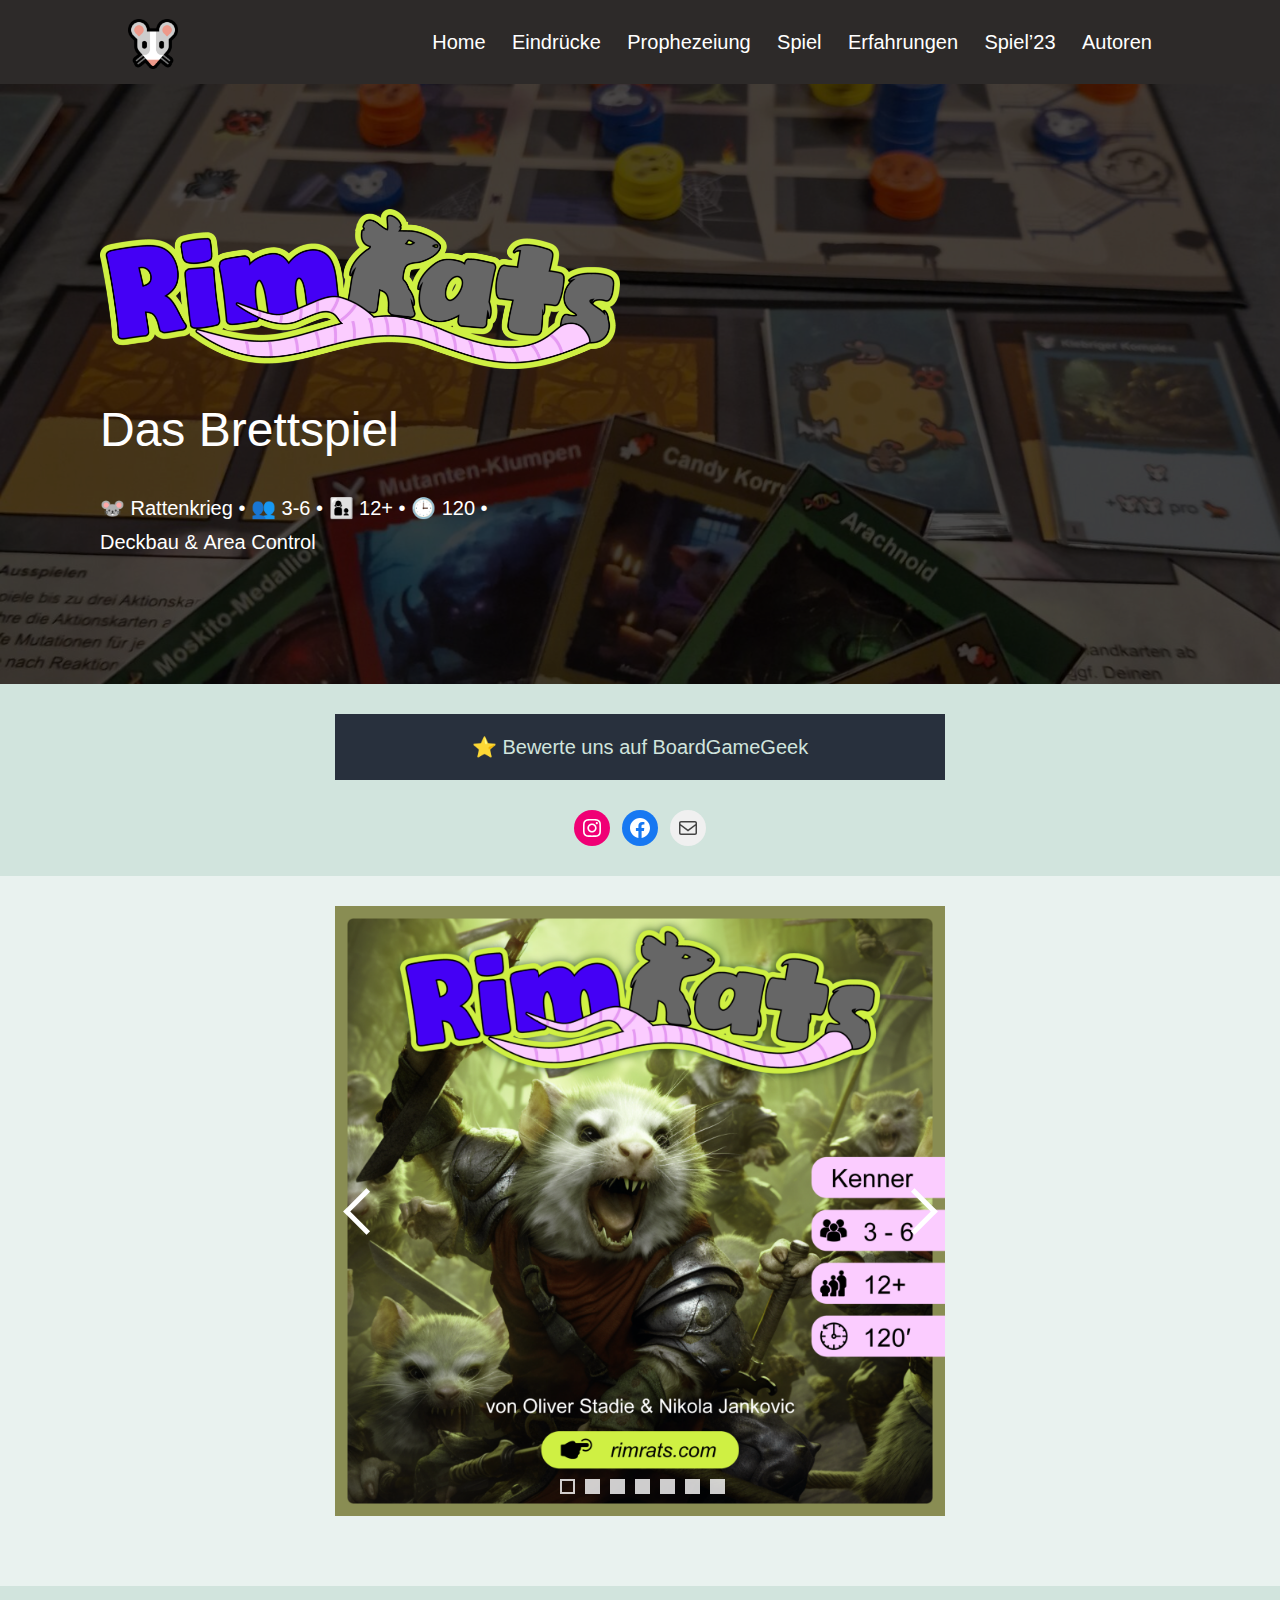
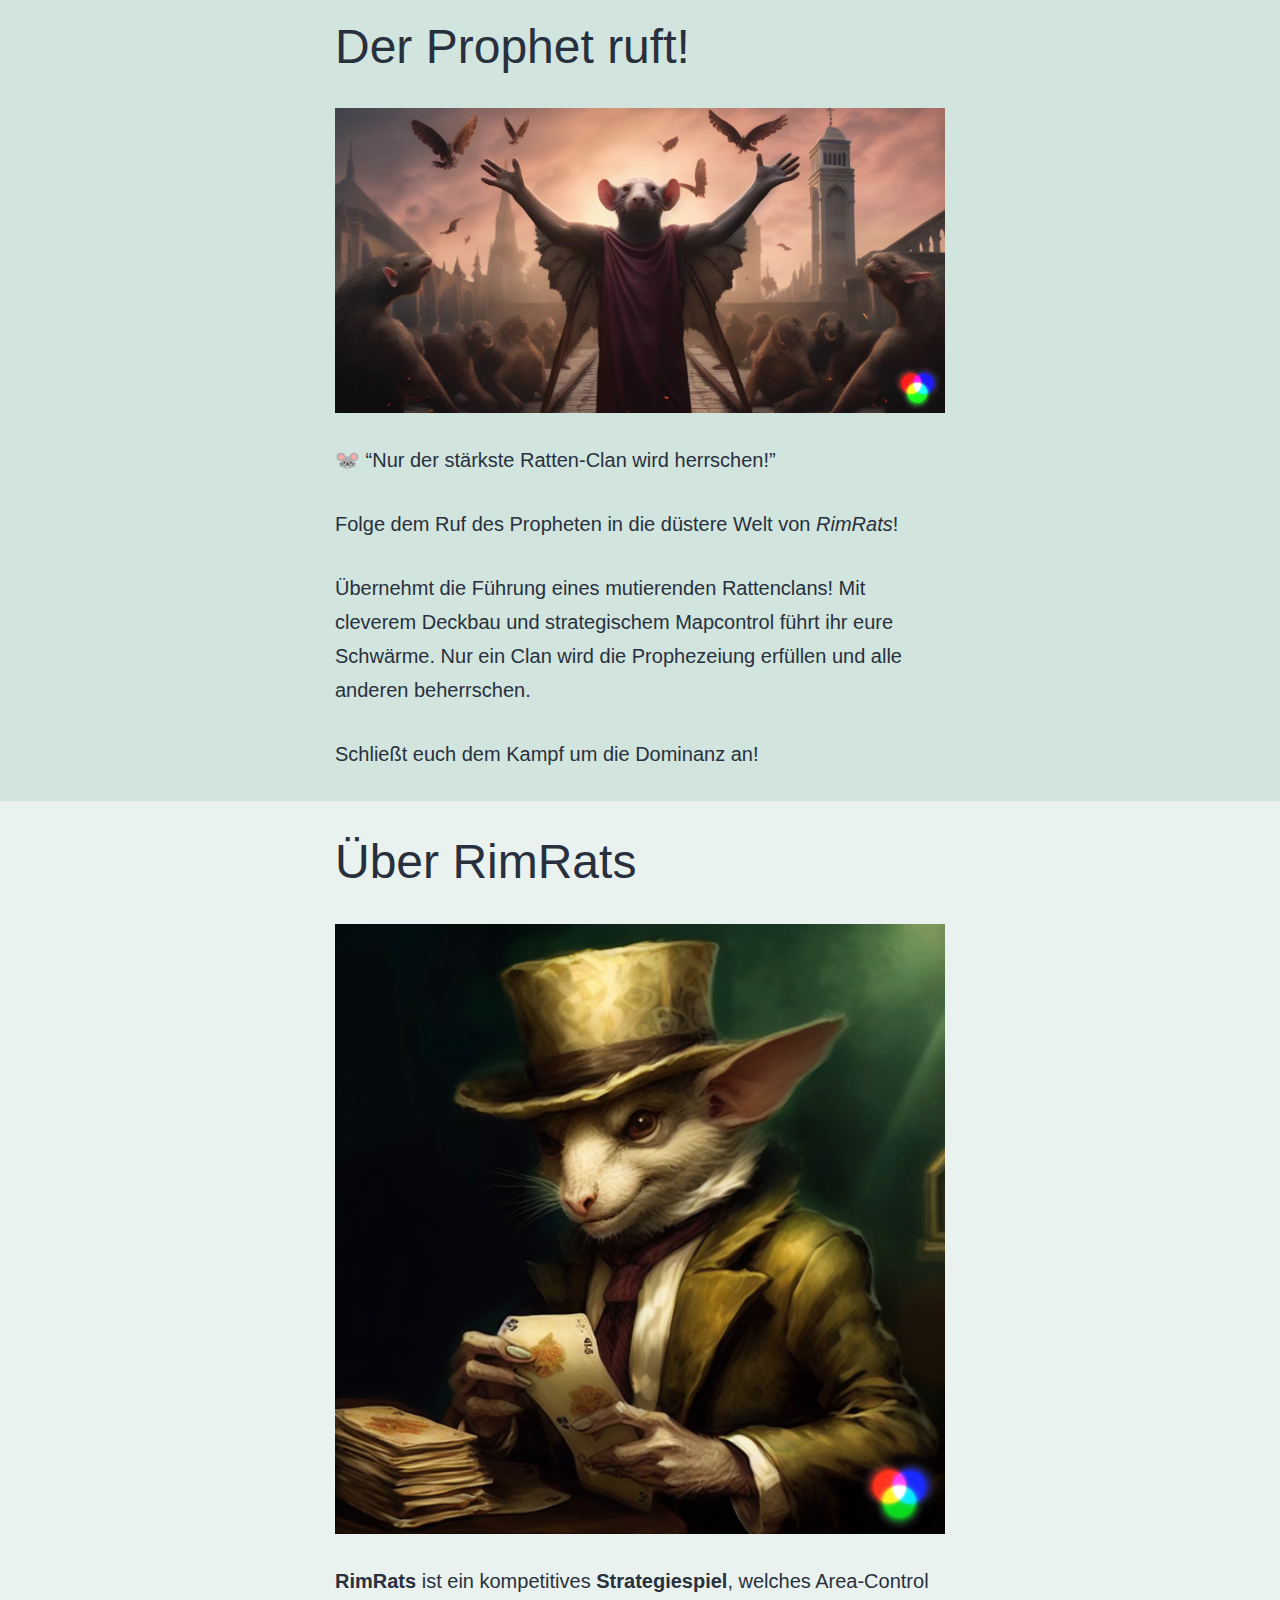
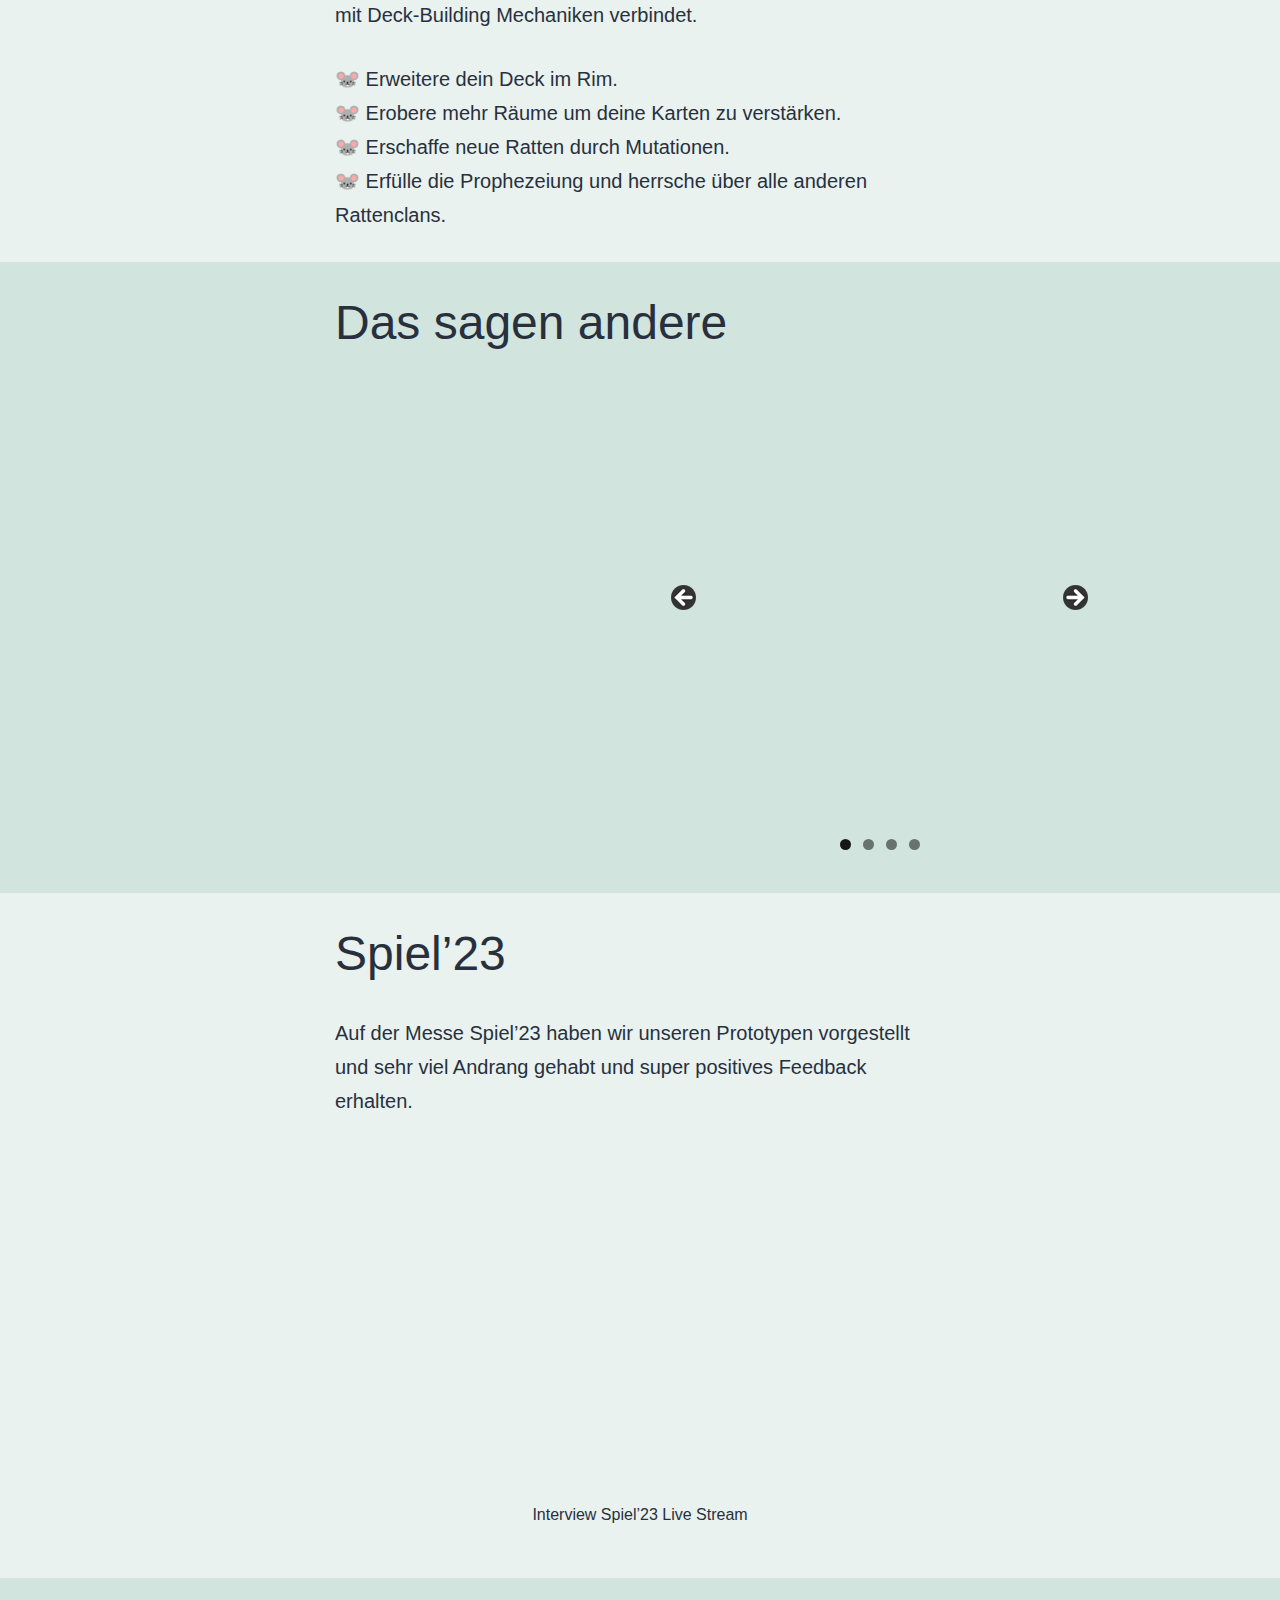
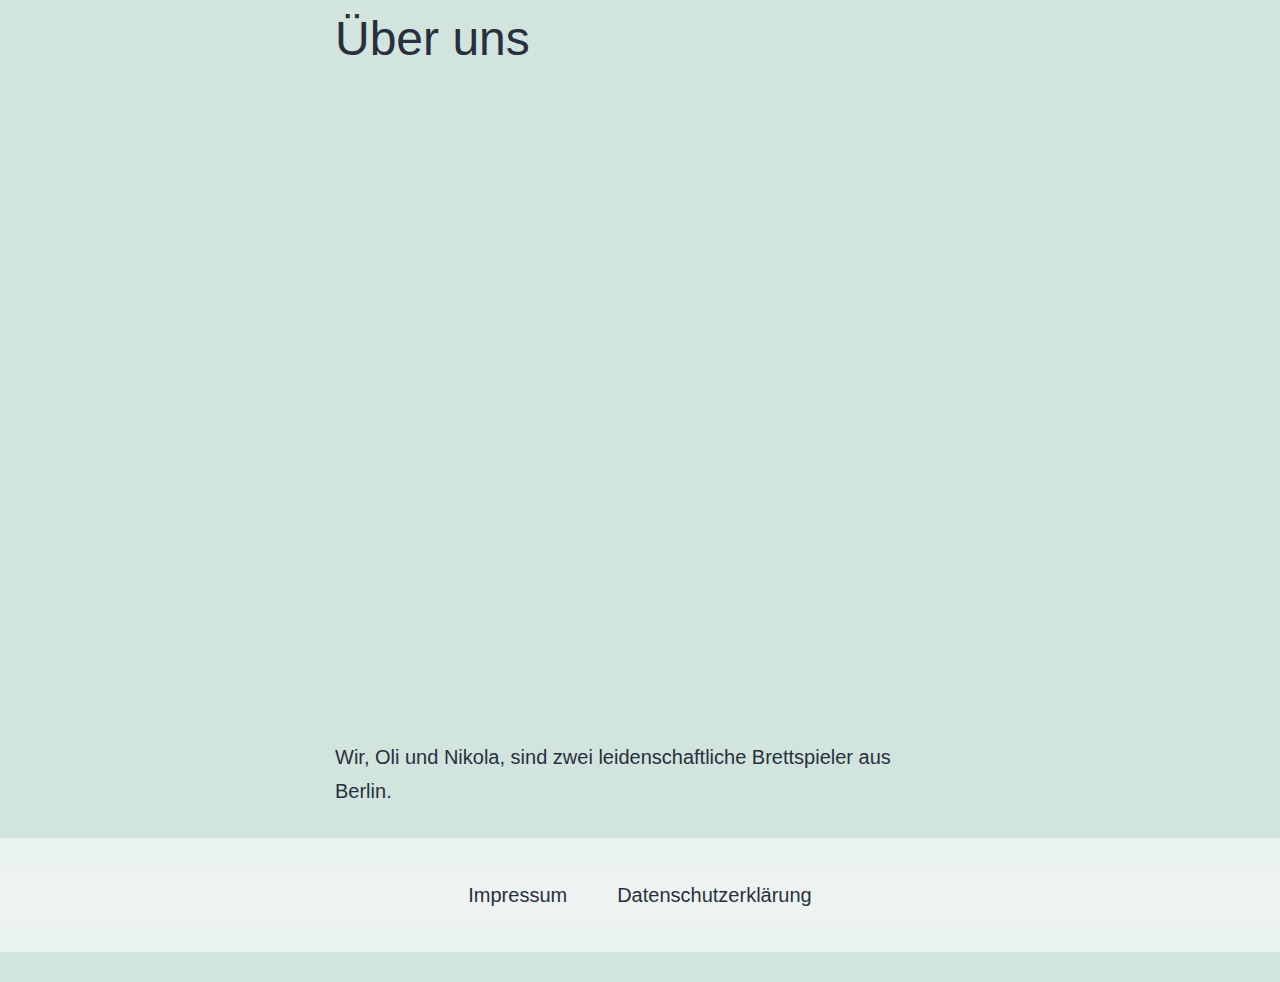
==== commit 9df23945: "REMOVE newsletter button" ====
--- a/index.html
+++ b/index.html
@@ -1,516 +1,2427 @@
 <!DOCTYPE html>
 <html lang="de-DE">
-<head>
-	<meta charset="UTF-8">
-	<meta name="viewport" content="width=device-width, initial-scale=1">
-	<title>RimRats &#8211; Board Game &#8211; 🐭 Brettspiel | Rattenkrieg | 👥 3-6 | 👩‍👦 12+ | 🕒 120 | Deck &amp; Area Control</title>
-<meta name="robots" content="max-image-preview:large">
-<script id="cookieyes" type="text/javascript" src="https://cdn-cookieyes.com/client_data/ebce158352aaf548c0206f7c/script.js"></script><link rel="dns-prefetch" href="//stats.wp.com">
-<link rel="alternate" type="application/rss+xml" title="RimRats - Board Game &raquo; Feed" href="/feed/">
-<link rel="alternate" type="application/rss+xml" title="RimRats - Board Game &raquo; Kommentar-Feed" href="/comments/feed/">
-<script>
-window._wpemojiSettings = {"baseUrl":"https:\/\/s.w.org\/images\/core\/emoji\/15.0.3\/72x72\/","ext":".png","svgUrl":"https:\/\/s.w.org\/images\/core\/emoji\/15.0.3\/svg\/","svgExt":".svg","source":{"concatemoji":"\/wp-includes\/js\/wp-emoji-release.min.js?ver=6.6.2"}};
-/*! This file is auto-generated */
-!function(i,n){var o,s,e;function c(e){try{var t={supportTests:e,timestamp:(new Date).valueOf()};sessionStorage.setItem(o,JSON.stringify(t))}catch(e){}}function p(e,t,n){e.clearRect(0,0,e.canvas.width,e.canvas.height),e.fillText(t,0,0);var t=new Uint32Array(e.getImageData(0,0,e.canvas.width,e.canvas.height).data),r=(e.clearRect(0,0,e.canvas.width,e.canvas.height),e.fillText(n,0,0),new Uint32Array(e.getImageData(0,0,e.canvas.width,e.canvas.height).data));return t.every(function(e,t){return e===r[t]})}function u(e,t,n){switch(t){case"flag":return n(e,"🏳️‍⚧️","🏳️​⚧️")?!1:!n(e,"🇺🇳","🇺​🇳")&&!n(e,"🏴󠁧󠁢󠁥󠁮󠁧󠁿","🏴​󠁧​󠁢​󠁥​󠁮​󠁧​󠁿");case"emoji":return!n(e,"🐦‍⬛","🐦​⬛")}return!1}function f(e,t,n){var r="undefined"!=typeof WorkerGlobalScope&&self instanceof WorkerGlobalScope?new OffscreenCanvas(300,150):i.createElement("canvas"),a=r.getContext("2d",{willReadFrequently:!0}),o=(a.textBaseline="top",a.font="600 32px Arial",{});return e.forEach(function(e){o[e]=t(a,e,n)}),o}function t(e){var t=i.createElement("script");t.src=e,t.defer=!0,i.head.appendChild(t)}"undefined"!=typeof Promise&&(o="wpEmojiSettingsSupports",s=["flag","emoji"],n.supports={everything:!0,everythingExceptFlag:!0},e=new Promise(function(e){i.addEventListener("DOMContentLoaded",e,{once:!0})}),new Promise(function(t){var n=function(){try{var e=JSON.parse(sessionStorage.getItem(o));if("object"==typeof e&&"number"==typeof e.timestamp&&(new Date).valueOf()<e.timestamp+604800&&"object"==typeof e.supportTests)return e.supportTests}catch(e){}return null}();if(!n){if("undefined"!=typeof Worker&&"undefined"!=typeof OffscreenCanvas&&"undefined"!=typeof URL&&URL.createObjectURL&&"undefined"!=typeof Blob)try{var e="postMessage("+f.toString()+"("+[JSON.stringify(s),u.toString(),p.toString()].join(",")+"));",r=new Blob([e],{type:"text/javascript"}),a=new Worker(URL.createObjectURL(r),{name:"wpTestEmojiSupports"});return void(a.onmessage=function(e){c(n=e.data),a.terminate(),t(n)})}catch(e){}c(n=f(s,u,p))}t(n)}).then(function(e){for(var t in e)n.supports[t]=e[t],n.supports.everything=n.supports.everything&&n.supports[t],"flag"!==t&&(n.supports.everythingExceptFlag=n.supports.everythingExceptFlag&&n.supports[t]);n.supports.everythingExceptFlag=n.supports.everythingExceptFlag&&!n.supports.flag,n.DOMReady=!1,n.readyCallback=function(){n.DOMReady=!0}}).then(function(){return e}).then(function(){var e;n.supports.everything||(n.readyCallback(),(e=n.source||{}).concatemoji?t(e.concatemoji):e.wpemoji&&e.twemoji&&(t(e.twemoji),t(e.wpemoji)))}))}((window,document),window._wpemojiSettings);
-</script>
-<style id="wp-emoji-styles-inline-css">img.wp-smiley, img.emoji {
-		display: inline !important;
-		border: none !important;
-		box-shadow: none !important;
-		height: 1em !important;
-		width: 1em !important;
-		margin: 0 0.07em !important;
-		vertical-align: -0.1em !important;
-		background: none !important;
-		padding: 0 !important;
-	}</style>
-<link rel="stylesheet" id="wp-block-library-css" href="/wp-includes/css/dist/block-library/style.min.css?ver=6.6.2" media="all">
-<style id="wp-block-library-theme-inline-css">.wp-block-audio :where(figcaption){color:#555;font-size:13px;text-align:center}.is-dark-theme .wp-block-audio :where(figcaption){color:#ffffffa6}.wp-block-audio{margin:0 0 1em}.wp-block-code{border:1px solid #ccc;border-radius:4px;font-family:Menlo,Consolas,monaco,monospace;padding:.8em 1em}.wp-block-embed :where(figcaption){color:#555;font-size:13px;text-align:center}.is-dark-theme .wp-block-embed :where(figcaption){color:#ffffffa6}.wp-block-embed{margin:0 0 1em}.blocks-gallery-caption{color:#555;font-size:13px;text-align:center}.is-dark-theme .blocks-gallery-caption{color:#ffffffa6}:root :where(.wp-block-image figcaption){color:#555;font-size:13px;text-align:center}.is-dark-theme :root :where(.wp-block-image figcaption){color:#ffffffa6}.wp-block-image{margin:0 0 1em}.wp-block-pullquote{border-bottom:4px solid;border-top:4px solid;color:currentColor;margin-bottom:1.75em}.wp-block-pullquote cite,.wp-block-pullquote footer,.wp-block-pullquote__citation{color:currentColor;font-size:.8125em;font-style:normal;text-transform:uppercase}.wp-block-quote{border-left:.25em solid;margin:0 0 1.75em;padding-left:1em}.wp-block-quote cite,.wp-block-quote footer{color:currentColor;font-size:.8125em;font-style:normal;position:relative}.wp-block-quote.has-text-align-right{border-left:none;border-right:.25em solid;padding-left:0;padding-right:1em}.wp-block-quote.has-text-align-center{border:none;padding-left:0}.wp-block-quote.is-large,.wp-block-quote.is-style-large,.wp-block-quote.is-style-plain{border:none}.wp-block-search .wp-block-search__label{font-weight:700}.wp-block-search__button{border:1px solid #ccc;padding:.375em .625em}:where(.wp-block-group.has-background){padding:1.25em 2.375em}.wp-block-separator.has-css-opacity{opacity:.4}.wp-block-separator{border:none;border-bottom:2px solid;margin-left:auto;margin-right:auto}.wp-block-separator.has-alpha-channel-opacity{opacity:1}.wp-block-separator:not(.is-style-wide):not(.is-style-dots){width:100px}.wp-block-separator.has-background:not(.is-style-dots){border-bottom:none;height:1px}.wp-block-separator.has-background:not(.is-style-wide):not(.is-style-dots){height:2px}.wp-block-table{margin:0 0 1em}.wp-block-table td,.wp-block-table th{word-break:normal}.wp-block-table :where(figcaption){color:#555;font-size:13px;text-align:center}.is-dark-theme .wp-block-table :where(figcaption){color:#ffffffa6}.wp-block-video :where(figcaption){color:#555;font-size:13px;text-align:center}.is-dark-theme .wp-block-video :where(figcaption){color:#ffffffa6}.wp-block-video{margin:0 0 1em}:root :where(.wp-block-template-part.has-background){margin-bottom:0;margin-top:0;padding:1.25em 2.375em}</style>
-<link rel="stylesheet" id="mediaelement-css" href="/wp-includes/js/mediaelement/mediaelementplayer-legacy.min.css?ver=4.2.17" media="all">
-<link rel="stylesheet" id="wp-mediaelement-css" href="/wp-includes/js/mediaelement/wp-mediaelement.min.css?ver=6.6.2" media="all">
-<style id="jetpack-sharing-buttons-style-inline-css">.jetpack-sharing-buttons__services-list{display:flex;flex-direction:row;flex-wrap:wrap;gap:0;list-style-type:none;margin:5px;padding:0}.jetpack-sharing-buttons__services-list.has-small-icon-size{font-size:12px}.jetpack-sharing-buttons__services-list.has-normal-icon-size{font-size:16px}.jetpack-sharing-buttons__services-list.has-large-icon-size{font-size:24px}.jetpack-sharing-buttons__services-list.has-huge-icon-size{font-size:36px}@media print{.jetpack-sharing-buttons__services-list{display:none!important}}.editor-styles-wrapper .wp-block-jetpack-sharing-buttons{gap:0;padding-inline-start:0}ul.jetpack-sharing-buttons__services-list.has-background{padding:1.25em 2.375em}</style>
-<link rel="stylesheet" id="twenty-twenty-one-custom-color-overrides-css" href="/wp-content/themes/twentytwentyone/assets/css/custom-color-overrides.css?ver=2.3" media="all">
-<style id="classic-theme-styles-inline-css">/*! This file is auto-generated */
-.wp-block-button__link{color:#fff;background-color:#32373c;border-radius:9999px;box-shadow:none;text-decoration:none;padding:calc(.667em + 2px) calc(1.333em + 2px);font-size:1.125em}.wp-block-file__button{background:#32373c;color:#fff;text-decoration:none}</style>
-<style id="global-styles-inline-css">:root{--wp--preset--aspect-ratio--square: 1;--wp--preset--aspect-ratio--4-3: 4/3;--wp--preset--aspect-ratio--3-4: 3/4;--wp--preset--aspect-ratio--3-2: 3/2;--wp--preset--aspect-ratio--2-3: 2/3;--wp--preset--aspect-ratio--16-9: 16/9;--wp--preset--aspect-ratio--9-16: 9/16;--wp--preset--color--black: #000000;--wp--preset--color--cyan-bluish-gray: #abb8c3;--wp--preset--color--white: #FFFFFF;--wp--preset--color--pale-pink: #f78da7;--wp--preset--color--vivid-red: #cf2e2e;--wp--preset--color--luminous-vivid-orange: #ff6900;--wp--preset--color--luminous-vivid-amber: #fcb900;--wp--preset--color--light-green-cyan: #7bdcb5;--wp--preset--color--vivid-green-cyan: #00d084;--wp--preset--color--pale-cyan-blue: #8ed1fc;--wp--preset--color--vivid-cyan-blue: #0693e3;--wp--preset--color--vivid-purple: #9b51e0;--wp--preset--color--dark-gray: #28303D;--wp--preset--color--gray: #39414D;--wp--preset--color--green: #D1E4DD;--wp--preset--color--blue: #D1DFE4;--wp--preset--color--purple: #D1D1E4;--wp--preset--color--red: #E4D1D1;--wp--preset--color--orange: #E4DAD1;--wp--preset--color--yellow: #EEEADD;--wp--preset--gradient--vivid-cyan-blue-to-vivid-purple: linear-gradient(135deg,rgba(6,147,227,1) 0%,rgb(155,81,224) 100%);--wp--preset--gradient--light-green-cyan-to-vivid-green-cyan: linear-gradient(135deg,rgb(122,220,180) 0%,rgb(0,208,130) 100%);--wp--preset--gradient--luminous-vivid-amber-to-luminous-vivid-orange: linear-gradient(135deg,rgba(252,185,0,1) 0%,rgba(255,105,0,1) 100%);--wp--preset--gradient--luminous-vivid-orange-to-vivid-red: linear-gradient(135deg,rgba(255,105,0,1) 0%,rgb(207,46,46) 100%);--wp--preset--gradient--very-light-gray-to-cyan-bluish-gray: linear-gradient(135deg,rgb(238,238,238) 0%,rgb(169,184,195) 100%);--wp--preset--gradient--cool-to-warm-spectrum: linear-gradient(135deg,rgb(74,234,220) 0%,rgb(151,120,209) 20%,rgb(207,42,186) 40%,rgb(238,44,130) 60%,rgb(251,105,98) 80%,rgb(254,248,76) 100%);--wp--preset--gradient--blush-light-purple: linear-gradient(135deg,rgb(255,206,236) 0%,rgb(152,150,240) 100%);--wp--preset--gradient--blush-bordeaux: linear-gradient(135deg,rgb(254,205,165) 0%,rgb(254,45,45) 50%,rgb(107,0,62) 100%);--wp--preset--gradient--luminous-dusk: linear-gradient(135deg,rgb(255,203,112) 0%,rgb(199,81,192) 50%,rgb(65,88,208) 100%);--wp--preset--gradient--pale-ocean: linear-gradient(135deg,rgb(255,245,203) 0%,rgb(182,227,212) 50%,rgb(51,167,181) 100%);--wp--preset--gradient--electric-grass: linear-gradient(135deg,rgb(202,248,128) 0%,rgb(113,206,126) 100%);--wp--preset--gradient--midnight: linear-gradient(135deg,rgb(2,3,129) 0%,rgb(40,116,252) 100%);--wp--preset--gradient--purple-to-yellow: linear-gradient(160deg, #D1D1E4 0%, #EEEADD 100%);--wp--preset--gradient--yellow-to-purple: linear-gradient(160deg, #EEEADD 0%, #D1D1E4 100%);--wp--preset--gradient--green-to-yellow: linear-gradient(160deg, #D1E4DD 0%, #EEEADD 100%);--wp--preset--gradient--yellow-to-green: linear-gradient(160deg, #EEEADD 0%, #D1E4DD 100%);--wp--preset--gradient--red-to-yellow: linear-gradient(160deg, #E4D1D1 0%, #EEEADD 100%);--wp--preset--gradient--yellow-to-red: linear-gradient(160deg, #EEEADD 0%, #E4D1D1 100%);--wp--preset--gradient--purple-to-red: linear-gradient(160deg, #D1D1E4 0%, #E4D1D1 100%);--wp--preset--gradient--red-to-purple: linear-gradient(160deg, #E4D1D1 0%, #D1D1E4 100%);--wp--preset--font-size--small: 18px;--wp--preset--font-size--medium: 20px;--wp--preset--font-size--large: 24px;--wp--preset--font-size--x-large: 42px;--wp--preset--font-size--extra-small: 16px;--wp--preset--font-size--normal: 20px;--wp--preset--font-size--extra-large: 40px;--wp--preset--font-size--huge: 96px;--wp--preset--font-size--gigantic: 144px;--wp--preset--spacing--20: 0.44rem;--wp--preset--spacing--30: 0.67rem;--wp--preset--spacing--40: 1rem;--wp--preset--spacing--50: 1.5rem;--wp--preset--spacing--60: 2.25rem;--wp--preset--spacing--70: 3.38rem;--wp--preset--spacing--80: 5.06rem;--wp--preset--shadow--natural: 6px 6px 9px rgba(0, 0, 0, 0.2);--wp--preset--shadow--deep: 12px 12px 50px rgba(0, 0, 0, 0.4);--wp--preset--shadow--sharp: 6px 6px 0px rgba(0, 0, 0, 0.2);--wp--preset--shadow--outlined: 6px 6px 0px -3px rgba(255, 255, 255, 1), 6px 6px rgba(0, 0, 0, 1);--wp--preset--shadow--crisp: 6px 6px 0px rgba(0, 0, 0, 1);}:where(.is-layout-flex){gap: 0.5em;}:where(.is-layout-grid){gap: 0.5em;}body .is-layout-flex{display: flex;}.is-layout-flex{flex-wrap: wrap;align-items: center;}.is-layout-flex > :is(*, div){margin: 0;}body .is-layout-grid{display: grid;}.is-layout-grid > :is(*, div){margin: 0;}:where(.wp-block-columns.is-layout-flex){gap: 2em;}:where(.wp-block-columns.is-layout-grid){gap: 2em;}:where(.wp-block-post-template.is-layout-flex){gap: 1.25em;}:where(.wp-block-post-template.is-layout-grid){gap: 1.25em;}.has-black-color{color: var(--wp--preset--color--black) !important;}.has-cyan-bluish-gray-color{color: var(--wp--preset--color--cyan-bluish-gray) !important;}.has-white-color{color: var(--wp--preset--color--white) !important;}.has-pale-pink-color{color: var(--wp--preset--color--pale-pink) !important;}.has-vivid-red-color{color: var(--wp--preset--color--vivid-red) !important;}.has-luminous-vivid-orange-color{color: var(--wp--preset--color--luminous-vivid-orange) !important;}.has-luminous-vivid-amber-color{color: var(--wp--preset--color--luminous-vivid-amber) !important;}.has-light-green-cyan-color{color: var(--wp--preset--color--light-green-cyan) !important;}.has-vivid-green-cyan-color{color: var(--wp--preset--color--vivid-green-cyan) !important;}.has-pale-cyan-blue-color{color: var(--wp--preset--color--pale-cyan-blue) !important;}.has-vivid-cyan-blue-color{color: var(--wp--preset--color--vivid-cyan-blue) !important;}.has-vivid-purple-color{color: var(--wp--preset--color--vivid-purple) !important;}.has-black-background-color{background-color: var(--wp--preset--color--black) !important;}.has-cyan-bluish-gray-background-color{background-color: var(--wp--preset--color--cyan-bluish-gray) !important;}.has-white-background-color{background-color: var(--wp--preset--color--white) !important;}.has-pale-pink-background-color{background-color: var(--wp--preset--color--pale-pink) !important;}.has-vivid-red-background-color{background-color: var(--wp--preset--color--vivid-red) !important;}.has-luminous-vivid-orange-background-color{background-color: var(--wp--preset--color--luminous-vivid-orange) !important;}.has-luminous-vivid-amber-background-color{background-color: var(--wp--preset--color--luminous-vivid-amber) !important;}.has-light-green-cyan-background-color{background-color: var(--wp--preset--color--light-green-cyan) !important;}.has-vivid-green-cyan-background-color{background-color: var(--wp--preset--color--vivid-green-cyan) !important;}.has-pale-cyan-blue-background-color{background-color: var(--wp--preset--color--pale-cyan-blue) !important;}.has-vivid-cyan-blue-background-color{background-color: var(--wp--preset--color--vivid-cyan-blue) !important;}.has-vivid-purple-background-color{background-color: var(--wp--preset--color--vivid-purple) !important;}.has-black-border-color{border-color: var(--wp--preset--color--black) !important;}.has-cyan-bluish-gray-border-color{border-color: var(--wp--preset--color--cyan-bluish-gray) !important;}.has-white-border-color{border-color: var(--wp--preset--color--white) !important;}.has-pale-pink-border-color{border-color: var(--wp--preset--color--pale-pink) !important;}.has-vivid-red-border-color{border-color: var(--wp--preset--color--vivid-red) !important;}.has-luminous-vivid-orange-border-color{border-color: var(--wp--preset--color--luminous-vivid-orange) !important;}.has-luminous-vivid-amber-border-color{border-color: var(--wp--preset--color--luminous-vivid-amber) !important;}.has-light-green-cyan-border-color{border-color: var(--wp--preset--color--light-green-cyan) !important;}.has-vivid-green-cyan-border-color{border-color: var(--wp--preset--color--vivid-green-cyan) !important;}.has-pale-cyan-blue-border-color{border-color: var(--wp--preset--color--pale-cyan-blue) !important;}.has-vivid-cyan-blue-border-color{border-color: var(--wp--preset--color--vivid-cyan-blue) !important;}.has-vivid-purple-border-color{border-color: var(--wp--preset--color--vivid-purple) !important;}.has-vivid-cyan-blue-to-vivid-purple-gradient-background{background: var(--wp--preset--gradient--vivid-cyan-blue-to-vivid-purple) !important;}.has-light-green-cyan-to-vivid-green-cyan-gradient-background{background: var(--wp--preset--gradient--light-green-cyan-to-vivid-green-cyan) !important;}.has-luminous-vivid-amber-to-luminous-vivid-orange-gradient-background{background: var(--wp--preset--gradient--luminous-vivid-amber-to-luminous-vivid-orange) !important;}.has-luminous-vivid-orange-to-vivid-red-gradient-background{background: var(--wp--preset--gradient--luminous-vivid-orange-to-vivid-red) !important;}.has-very-light-gray-to-cyan-bluish-gray-gradient-background{background: var(--wp--preset--gradient--very-light-gray-to-cyan-bluish-gray) !important;}.has-cool-to-warm-spectrum-gradient-background{background: var(--wp--preset--gradient--cool-to-warm-spectrum) !important;}.has-blush-light-purple-gradient-background{background: var(--wp--preset--gradient--blush-light-purple) !important;}.has-blush-bordeaux-gradient-background{background: var(--wp--preset--gradient--blush-bordeaux) !important;}.has-luminous-dusk-gradient-background{background: var(--wp--preset--gradient--luminous-dusk) !important;}.has-pale-ocean-gradient-background{background: var(--wp--preset--gradient--pale-ocean) !important;}.has-electric-grass-gradient-background{background: var(--wp--preset--gradient--electric-grass) !important;}.has-midnight-gradient-background{background: var(--wp--preset--gradient--midnight) !important;}.has-small-font-size{font-size: var(--wp--preset--font-size--small) !important;}.has-medium-font-size{font-size: var(--wp--preset--font-size--medium) !important;}.has-large-font-size{font-size: var(--wp--preset--font-size--large) !important;}.has-x-large-font-size{font-size: var(--wp--preset--font-size--x-large) !important;}
-:where(.wp-block-post-template.is-layout-flex){gap: 1.25em;}:where(.wp-block-post-template.is-layout-grid){gap: 1.25em;}
-:where(.wp-block-columns.is-layout-flex){gap: 2em;}:where(.wp-block-columns.is-layout-grid){gap: 2em;}
-:root :where(.wp-block-pullquote){font-size: 1.5em;line-height: 1.6;}</style>
-<link rel="stylesheet" id="language-switcher-frontend-css" href="/wp-content/plugins/language-switcher/assets/css/frontend-1.0.1.css?ver=1726072104" media="all">
-<link rel="stylesheet" id="language-switcher-dropdown-css" href="/wp-content/plugins/language-switcher/assets/css/jquery.dropdown.css?ver=1726072104" media="all">
-<link rel="stylesheet" id="twenty-twenty-one-style-css" href="/wp-content/themes/twentytwentyone/style.css?ver=2.3" media="all">
-<link rel="stylesheet" id="twenty-twenty-one-print-style-css" href="/wp-content/themes/twentytwentyone/assets/css/print.css?ver=2.3" media="print">
-<link rel="stylesheet" id="twentytwentyone-jetpack-css" href="/wp-content/plugins/jetpack/modules/theme-tools/compat/twentytwentyone.css?ver=13.8.1" media="all">
-<link rel="stylesheet" id="newsletter-css" href="/wp-content/plugins/newsletter/style.css?ver=8.5.0" media="all">
-<link rel="stylesheet" id="aurora-heatmap-css" href="/wp-content/plugins/aurora-heatmap/style.css?ver=1.7.0" media="all">
-<style id="kadence-blocks-global-variables-inline-css">:root {--global-kb-font-size-sm:clamp(0.8rem, 0.73rem + 0.217vw, 0.9rem);--global-kb-font-size-md:clamp(1.1rem, 0.995rem + 0.326vw, 1.25rem);--global-kb-font-size-lg:clamp(1.75rem, 1.576rem + 0.543vw, 2rem);--global-kb-font-size-xl:clamp(2.25rem, 1.728rem + 1.63vw, 3rem);--global-kb-font-size-xxl:clamp(2.5rem, 1.456rem + 3.26vw, 4rem);--global-kb-font-size-xxxl:clamp(2.75rem, 0.489rem + 7.065vw, 6rem);}:root {--global-palette1: #3182CE;--global-palette2: #2B6CB0;--global-palette3: #1A202C;--global-palette4: #2D3748;--global-palette5: #4A5568;--global-palette6: #718096;--global-palette7: #EDF2F7;--global-palette8: #F7FAFC;--global-palette9: #ffffff;}</style>
-<script id="language-switcher-switcher-js-after">
-function setLang(lang){document.cookie = "lsw_f96b482c_m=" + lang + ";path=/;SameSite=Strict";}var links = document.querySelectorAll("link[hreflang]");for (var i = 0; i < links.length; i++) {var lang = links[i].hreflang;if (lang === "x-default") continue;var menus = document.querySelectorAll("a.menu-item-lang-" + lang);for (var j = 0; j < menus.length; j++) {menus[j].addEventListener("click", function(event) {setLang(lang);});}}
-</script>
-<script src="/wp-includes/js/jquery/jquery.min.js?ver=3.7.1" id="jquery-core-js"></script>
-<script src="/wp-includes/js/jquery/jquery-migrate.min.js?ver=3.4.1" id="jquery-migrate-js"></script>
-<script src="/wp-content/plugins/language-switcher/assets/js/jquery.dropdown.min.js?ver=1726072104" id="language-switcher-dropdown-js"></script>
-<script id="twenty-twenty-one-ie11-polyfills-js-after">
-( Element.prototype.matches && Element.prototype.closest && window.NodeList && NodeList.prototype.forEach ) || document.write( '<script src="/wp-content/themes/twentytwentyone/assets/js/polyfills.js?ver=2.3"><\/scr' + 'ipt>' );
-</script>
-<script src="/wp-content/themes/twentytwentyone/assets/js/primary-navigation.js?ver=2.3" id="twenty-twenty-one-primary-navigation-script-js" defer data-wp-strategy="defer"></script>
-<script id="aurora-heatmap-js-extra">var aurora_heatmap = {"_mode":"reporter","ajax_url":"\/wp-admin\/admin-ajax.php","action":"aurora_heatmap","reports":"click_pc,click_mobile","debug":"0","ajax_delay_time":"3000","ajax_interval":"10","ajax_bulk":null};</script>
-<script src="/wp-content/plugins/aurora-heatmap/js/aurora-heatmap.min.js?ver=1.7.0" id="aurora-heatmap-js"></script>
-<link rel="https://api.w.org/" href="/wp-json/">
-<link rel="alternate" title="JSON" type="application/json" href="/wp-json/wp/v2/pages/13">
-<link rel="EditURI" type="application/rsd+xml" title="RSD" href="/xmlrpc.php?rsd">
-<meta name="generator" content="WordPress 6.6.2">
-<link rel="canonical" href="/">
-<link rel="shortlink" href="/">
-<link rel="alternate" title="oEmbed (JSON)" type="application/json+oembed" href="/wp-json/oembed/1.0/embed?url=https%3A%2F%2F%2F">
-<link rel="alternate" title="oEmbed (XML)" type="text/xml+oembed" href="/wp-json/oembed/1.0/embed?url=https%3A%2F%2F%2F#038;format=xml">
-<!-- start Simple Custom CSS and JS -->
-<style>.language-switcher {
-    position: absolute; /* 'fixed' oder 'absolute', je nach Bedarf */
-    top: 30px; /* Abstand von oben */
-    right: 30px; /* Abstand von rechts */
-    z-index: 9999; /* Stellen Sie sicher, dass es über anderen Elementen angezeigt wird */
-}</style>
-<!-- end Simple Custom CSS and JS -->
-<link rel="alternate" href="/" hreflang="x-default">
-<link rel="alternate" href="/#038;lang=en" hreflang="en">
-<link rel="alternate" href="/" hreflang="de">
-<style>.lsw-if-en { display: none; }</style>
-	<style>img#wpstats{display:none}</style>
-		<link rel="icon" href="/wp-content/uploads/2023/09/spawn-1-150x150.png" sizes="32x32">
-<link rel="icon" href="/wp-content/uploads/2023/09/spawn-1.png" sizes="192x192">
-<link rel="apple-touch-icon" href="/wp-content/uploads/2023/09/spawn-1.png">
-<meta name="msapplication-TileImage" content="/wp-content/uploads/2023/09/spawn-1.png">
-		<style id="wp-custom-css">#masthead {
-	padding: 0px 10%;
-	margin: 0;
-	min-width: 100%;
-	background-color: #2d2a29;
-}
-
-#main {
-	padding-top: 0;
-}
-
-.primary-navigation #primary-menu-list li.menu-item a {
-	text-decoration-line: none;
-}
-
-.primary-navigation #primary-menu-list li.menu-item a:hover {
-	text-decoration-line: underline;
-}
-
-.primary-navigation a:hover, .primary-navigation a:link, .primary-navigation a:visited {
-	color: white;
-}
-
-.site-footer {
-	display: none;
-}
-
-.custom-logo-link > img {
-	height: 50px !important;
-	max-height: 50px !important;
-}</style>
-		<style id="wpforms-css-vars-root">:root {
-					--wpforms-field-border-radius: 3px;
---wpforms-field-border-style: solid;
---wpforms-field-border-size: 1px;
---wpforms-field-background-color: #ffffff;
---wpforms-field-border-color: rgba( 0, 0, 0, 0.25 );
---wpforms-field-border-color-spare: rgba( 0, 0, 0, 0.25 );
---wpforms-field-text-color: rgba( 0, 0, 0, 0.7 );
---wpforms-field-menu-color: #ffffff;
---wpforms-label-color: rgba( 0, 0, 0, 0.85 );
---wpforms-label-sublabel-color: rgba( 0, 0, 0, 0.55 );
---wpforms-label-error-color: #d63637;
---wpforms-button-border-radius: 3px;
---wpforms-button-border-style: none;
---wpforms-button-border-size: 1px;
---wpforms-button-background-color: #066aab;
---wpforms-button-border-color: #066aab;
---wpforms-button-text-color: #ffffff;
---wpforms-page-break-color: #066aab;
---wpforms-background-image: none;
---wpforms-background-position: center center;
---wpforms-background-repeat: no-repeat;
---wpforms-background-size: cover;
---wpforms-background-width: 100px;
---wpforms-background-height: 100px;
---wpforms-background-color: rgba( 0, 0, 0, 0 );
---wpforms-background-url: none;
---wpforms-container-padding: 0px;
---wpforms-container-border-style: none;
---wpforms-container-border-width: 1px;
---wpforms-container-border-color: #000000;
---wpforms-container-border-radius: 3px;
---wpforms-field-size-input-height: 43px;
---wpforms-field-size-input-spacing: 15px;
---wpforms-field-size-font-size: 16px;
---wpforms-field-size-line-height: 19px;
---wpforms-field-size-padding-h: 14px;
---wpforms-field-size-checkbox-size: 16px;
---wpforms-field-size-sublabel-spacing: 5px;
---wpforms-field-size-icon-size: 1;
---wpforms-label-size-font-size: 16px;
---wpforms-label-size-line-height: 19px;
---wpforms-label-size-sublabel-font-size: 14px;
---wpforms-label-size-sublabel-line-height: 17px;
---wpforms-button-size-font-size: 17px;
---wpforms-button-size-height: 41px;
---wpforms-button-size-padding-h: 15px;
---wpforms-button-size-margin-top: 10px;
---wpforms-container-shadow-size-box-shadow: none;
-
-				}</style>
-</head>
-
-<body class="home page-template-default page page-id-13 wp-custom-logo wp-embed-responsive is-light-theme no-js singular has-main-navigation no-widgets">
-<div id="page" class="site">
-	<a class="skip-link screen-reader-text" href="#content">
-		Zum Inhalt springen	</a>
-
-	
-<header id="masthead" class="site-header has-logo has-menu">
-
-	
-
-<div class="site-branding">
-
-			<div class="site-logo"><span class="custom-logo-link"><img width="160" height="160" src="/wp-content/uploads/2023/09/spawn-1.png" class="custom-logo" alt="" decoding="async" srcset="/wp-content/uploads/2023/09/spawn-1.png 160w, /wp-content/uploads/2023/09/spawn-1-150x150.png 150w" sizes="(max-width: 160px) 100vw, 160px"></span></div>
-	
-						<h1 class="screen-reader-text">RimRats - Board Game</h1>
-			
-	</div>
-<!-- .site-branding -->
-	
-	<nav id="site-navigation" class="primary-navigation" aria-label="Hauptmenü">
-		<div class="menu-button-container">
-			<button id="primary-mobile-menu" class="button" aria-controls="primary-menu-list" aria-expanded="false">
-				<span class="dropdown-icon open">Menü					<svg class="svg-icon" width="24" height="24" aria-hidden="true" role="img" focusable="false" viewbox="0 0 24 24" fill="none" xmlns="http://www.w3.org/2000/svg"><path fill-rule="evenodd" clip-rule="evenodd" d="M4.5 6H19.5V7.5H4.5V6ZM4.5 12H19.5V13.5H4.5V12ZM19.5 18H4.5V19.5H19.5V18Z" fill="currentColor"></path></svg>				</span>
-				<span class="dropdown-icon close">Schließen					<svg class="svg-icon" width="24" height="24" aria-hidden="true" role="img" focusable="false" viewbox="0 0 24 24" fill="none" xmlns="http://www.w3.org/2000/svg"><path fill-rule="evenodd" clip-rule="evenodd" d="M12 10.9394L5.53033 4.46973L4.46967 5.53039L10.9393 12.0001L4.46967 18.4697L5.53033 19.5304L12 13.0607L18.4697 19.5304L19.5303 18.4697L13.0607 12.0001L19.5303 5.53039L18.4697 4.46973L12 10.9394Z" fill="currentColor"></path></svg>				</span>
-			</button><!-- #primary-mobile-menu -->
-		</div>
-<!-- .menu-button-container -->
-		<div class="primary-menu-container"><ul id="primary-menu-list" class="menu-wrapper">
-<li id="menu-item-1501" class="menu-item menu-item-type-post_type menu-item-object-page menu-item-home current-menu-item page_item page-item-13 current_page_item menu-item-1501"><a href="/" aria-current="page">Home</a></li>
-<li id="menu-item-1497" class="menu-item menu-item-type-custom menu-item-object-custom current-menu-item menu-item-home menu-item-1497"><a href="/#slideshow">Eindrücke</a></li>
-<li id="menu-item-1469" class="menu-item menu-item-type-custom menu-item-object-custom current-menu-item menu-item-home menu-item-1469"><a href="/#der-prophet-ruft">Prophezeiung</a></li>
-<li id="menu-item-1498" class="menu-item menu-item-type-custom menu-item-object-custom current-menu-item menu-item-home menu-item-1498"><a href="/#uber-rimrats">Spiel</a></li>
-<li id="menu-item-1593" class="menu-item menu-item-type-custom menu-item-object-custom current-menu-item menu-item-home menu-item-1593"><a href="/#das-sagen-andere">Erfahrungen</a></li>
-<li id="menu-item-1594" class="menu-item menu-item-type-custom menu-item-object-custom current-menu-item menu-item-home menu-item-1594"><a href="/#spiel23">Spiel&#8217;23</a></li>
-<li id="menu-item-1499" class="menu-item menu-item-type-custom menu-item-object-custom current-menu-item menu-item-home menu-item-1499"><a href="/#uber-uns">Autoren</a></li>
-</ul></div>	</nav><!-- #site-navigation -->
-	
-</header><!-- #masthead -->
-
-	<div id="content" class="site-content">
-		<div id="primary" class="content-area">
-			<main id="main" class="site-main">
-
-<article id="post-13" class="post-13 page type-page status-publish hentry entry">
-
-	
-	<div class="entry-content">
-		
-<div class="wp-block-cover alignfull">
-<span aria-hidden="true" class="wp-block-cover__background has-black-background-color has-background-dim-70 has-background-dim"></span><img fetchpriority="high" decoding="async" width="1920" height="2560" class="wp-block-cover__image-background wp-image-1435" alt="" src="/wp-content/uploads/2023/11/20230927_191727-scaled.jpg" style="object-position:50% 50%" data-object-fit="cover" data-object-position="50% 50%" srcset="/wp-content/uploads/2023/11/20230927_191727-scaled.jpg 1920w, /wp-content/uploads/2023/11/20230927_191727-225x300.jpg 225w, /wp-content/uploads/2023/11/20230927_191727-768x1024.jpg 768w, /wp-content/uploads/2023/11/20230927_191727-1152x1536.jpg 1152w, /wp-content/uploads/2023/11/20230927_191727-1536x2048.jpg 1536w" sizes="(max-width: 1920px) 100vw, 1920px"><div class="wp-block-cover__inner-container is-layout-constrained wp-block-cover-is-layout-constrained">
-<div class="wp-block-columns alignwide are-vertically-aligned-center is-style-default is-layout-flex wp-container-core-columns-is-layout-1 wp-block-columns-is-layout-flex">
-<div class="wp-block-column is-vertically-aligned-center is-layout-flow wp-block-column-is-layout-flow">
-<figure class="wp-block-image size-large"><img decoding="async" width="1024" height="315" src="/wp-content/uploads/2023/09/logo-V2_Zeichenflache-1-1024x315.png" alt="RimRats logo" class="wp-image-14" srcset="/wp-content/uploads/2023/09/logo-V2_Zeichenflache-1-1024x315.png 1024w, /wp-content/uploads/2023/09/logo-V2_Zeichenflache-1-300x92.png 300w, /wp-content/uploads/2023/09/logo-V2_Zeichenflache-1-768x237.png 768w, /wp-content/uploads/2023/09/logo-V2_Zeichenflache-1-1536x473.png 1536w, /wp-content/uploads/2023/09/logo-V2_Zeichenflache-1-2048x631.png 2048w" sizes="(max-width: 1024px) 100vw, 1024px"></figure>
-
-
-
-<h2 class="wp-block-heading">Das Brettspiel</h2>
-
-
-
-<p>🐭&nbsp;Rattenkrieg • 👥&nbsp;3-6 • 👩‍👦&nbsp;12+ • 🕒&nbsp;120 • Deckbau&nbsp;&amp;&nbsp;Area&nbsp;Control</p>
-</div>
-
-
-
-<div class="wp-block-column is-vertically-aligned-center is-layout-flow wp-block-column-is-layout-flow">
-<figure class="wp-block-image size-large is-resized is-style-default wp-duotone-unset-1"><img decoding="async" width="1024" height="1024" src="/wp-content/uploads/2023/09/Verpackung-Cover-01-1024x1024.png" alt="" class="wp-image-18" style="aspect-ratio:1;object-fit:contain;width:500px" srcset="/wp-content/uploads/2023/09/Verpackung-Cover-01-1024x1024.png 1024w, /wp-content/uploads/2023/09/Verpackung-Cover-01-300x300.png 300w, /wp-content/uploads/2023/09/Verpackung-Cover-01-150x150.png 150w, /wp-content/uploads/2023/09/Verpackung-Cover-01-768x768.png 768w, /wp-content/uploads/2023/09/Verpackung-Cover-01-1536x1536.png 1536w, /wp-content/uploads/2023/09/Verpackung-Cover-01-2048x2048.png 2048w, /wp-content/uploads/2023/09/Verpackung-Cover-01-700x700.png 700w, /wp-content/uploads/2023/09/Verpackung-Cover-01-620x620.png 620w, /wp-content/uploads/2023/09/Verpackung-Cover-01-400x400.png 400w" sizes="(max-width: 1024px) 100vw, 1024px"></figure>
-</div>
-</div>
-</div>
-</div>
-
-
-
-<div class="wp-block-group"><div class="wp-block-group__inner-container is-layout-constrained wp-block-group-is-layout-constrained">
-<div class="wp-block-buttons is-content-justification-center is-layout-flex wp-container-core-buttons-is-layout-1 wp-block-buttons-is-layout-flex">
-<div class="wp-block-button has-custom-width wp-block-button__width-100 is-style-fill"><a class="wp-block-button__link wp-element-button" href="/imperium/">🐭 Werde Teil des Ratten-Imperiums!</a></div>
-</div>
-
-
-
-<div class="wp-block-buttons is-layout-flex wp-block-buttons-is-layout-flex">
-<div class="wp-block-button has-custom-width wp-block-button__width-100"><a class="wp-block-button__link wp-element-button" href="https://boardgamegeek.com/boardgame/397215/rimrats" target="_blank" rel="noopener">⭐ Bewerte uns auf BoardGameGeek</a></div>
-</div>
-
-
-
-<ul class="wp-block-social-links is-content-justification-center is-layout-flex wp-container-core-social-links-is-layout-1 wp-block-social-links-is-layout-flex">
-<li class="wp-social-link wp-social-link-instagram  wp-block-social-link"><a rel="noopener nofollow" target="_blank" href="https://www.instagram.com/rimrats/" class="wp-block-social-link-anchor"><svg width="24" height="24" viewbox="0 0 24 24" version="1.1" xmlns="http://www.w3.org/2000/svg" aria-hidden="true" focusable="false"><path d="M12,4.622c2.403,0,2.688,0.009,3.637,0.052c0.877,0.04,1.354,0.187,1.671,0.31c0.42,0.163,0.72,0.358,1.035,0.673 c0.315,0.315,0.51,0.615,0.673,1.035c0.123,0.317,0.27,0.794,0.31,1.671c0.043,0.949,0.052,1.234,0.052,3.637 s-0.009,2.688-0.052,3.637c-0.04,0.877-0.187,1.354-0.31,1.671c-0.163,0.42-0.358,0.72-0.673,1.035 c-0.315,0.315-0.615,0.51-1.035,0.673c-0.317,0.123-0.794,0.27-1.671,0.31c-0.949,0.043-1.233,0.052-3.637,0.052 s-2.688-0.009-3.637-0.052c-0.877-0.04-1.354-0.187-1.671-0.31c-0.42-0.163-0.72-0.358-1.035-0.673 c-0.315-0.315-0.51-0.615-0.673-1.035c-0.123-0.317-0.27-0.794-0.31-1.671C4.631,14.688,4.622,14.403,4.622,12 s0.009-2.688,0.052-3.637c0.04-0.877,0.187-1.354,0.31-1.671c0.163-0.42,0.358-0.72,0.673-1.035 c0.315-0.315,0.615-0.51,1.035-0.673c0.317-0.123,0.794-0.27,1.671-0.31C9.312,4.631,9.597,4.622,12,4.622 M12,3 C9.556,3,9.249,3.01,8.289,3.054C7.331,3.098,6.677,3.25,6.105,3.472C5.513,3.702,5.011,4.01,4.511,4.511 c-0.5,0.5-0.808,1.002-1.038,1.594C3.25,6.677,3.098,7.331,3.054,8.289C3.01,9.249,3,9.556,3,12c0,2.444,0.01,2.751,0.054,3.711 c0.044,0.958,0.196,1.612,0.418,2.185c0.23,0.592,0.538,1.094,1.038,1.594c0.5,0.5,1.002,0.808,1.594,1.038 c0.572,0.222,1.227,0.375,2.185,0.418C9.249,20.99,9.556,21,12,21s2.751-0.01,3.711-0.054c0.958-0.044,1.612-0.196,2.185-0.418 c0.592-0.23,1.094-0.538,1.594-1.038c0.5-0.5,0.808-1.002,1.038-1.594c0.222-0.572,0.375-1.227,0.418-2.185 C20.99,14.751,21,14.444,21,12s-0.01-2.751-0.054-3.711c-0.044-0.958-0.196-1.612-0.418-2.185c-0.23-0.592-0.538-1.094-1.038-1.594 c-0.5-0.5-1.002-0.808-1.594-1.038c-0.572-0.222-1.227-0.375-2.185-0.418C14.751,3.01,14.444,3,12,3L12,3z M12,7.378 c-2.552,0-4.622,2.069-4.622,4.622S9.448,16.622,12,16.622s4.622-2.069,4.622-4.622S14.552,7.378,12,7.378z M12,15 c-1.657,0-3-1.343-3-3s1.343-3,3-3s3,1.343,3,3S13.657,15,12,15z M16.804,6.116c-0.596,0-1.08,0.484-1.08,1.08 s0.484,1.08,1.08,1.08c0.596,0,1.08-0.484,1.08-1.08S17.401,6.116,16.804,6.116z"></path></svg><span class="wp-block-social-link-label screen-reader-text">Instagram</span></a></li>
-
-<li class="wp-social-link wp-social-link-facebook  wp-block-social-link"><a rel="noopener nofollow" target="_blank" href="https://www.facebook.com/rimrats" class="wp-block-social-link-anchor"><svg width="24" height="24" viewbox="0 0 24 24" version="1.1" xmlns="http://www.w3.org/2000/svg" aria-hidden="true" focusable="false"><path d="M12 2C6.5 2 2 6.5 2 12c0 5 3.7 9.1 8.4 9.9v-7H7.9V12h2.5V9.8c0-2.5 1.5-3.9 3.8-3.9 1.1 0 2.2.2 2.2.2v2.5h-1.3c-1.2 0-1.6.8-1.6 1.6V12h2.8l-.4 2.9h-2.3v7C18.3 21.1 22 17 22 12c0-5.5-4.5-10-10-10z"></path></svg><span class="wp-block-social-link-label screen-reader-text">Facebook</span></a></li>
-
-<li class="wp-social-link wp-social-link-mail  wp-block-social-link"><a rel="noopener nofollow" target="_blank" href="mailto:&#082;&#105;m&#082;a&#116;&#115;Off&#105;&#099;&#105;al&#064;&#103;m&#097;&#105;&#108;&#046;c&#111;m" class="wp-block-social-link-anchor"><svg width="24" height="24" viewbox="0 0 24 24" version="1.1" xmlns="http://www.w3.org/2000/svg" aria-hidden="true" focusable="false"><path d="M19,5H5c-1.1,0-2,.9-2,2v10c0,1.1.9,2,2,2h14c1.1,0,2-.9,2-2V7c0-1.1-.9-2-2-2zm.5,12c0,.3-.2.5-.5.5H5c-.3,0-.5-.2-.5-.5V9.8l7.5,5.6,7.5-5.6V17zm0-9.1L12,13.6,4.5,7.9V7c0-.3.2-.5.5-.5h14c.3,0,.5.2.5.5v.9z"></path></svg><span class="wp-block-social-link-label screen-reader-text">Mail</span></a></li>
-</ul>
-</div></div>
-
-
-
-<div class="wp-block-group alignfull has-background" id="slideshow" style="background-color:#ffffff87"><div class="wp-block-group__inner-container is-layout-constrained wp-block-group-is-layout-constrained">
-<div class="alignnormal"><div id="metaslider-id-44" style="width: 100%; margin: 0 auto;" class="ml-slider-3-91-0 metaslider metaslider-flex metaslider-44 ml-slider ms-theme-cubic has-dots-nav" role="region" aria-roledescription="Slideshow" aria-label="RimRats MetaSlider">
-    <div id="metaslider_container_44">
-        <div id="metaslider_44">
-            <ul class="slides">
-                <li style="display: block; width: 100%;" class="slide-45 ms-image " aria-roledescription="slide" aria-label="slide-45"><img loading="lazy" decoding="async" width="3508" height="3508" src="/wp-content/uploads/2023/09/Verpackung-Cover-01.png" class="slider-44 slide-45" alt="" rel="" title="Verpackung-Cover-01" style="width:100%;height:100%;max-width:3508px;margin: 0 auto; width: 100%" srcset="/wp-content/uploads/2023/09/Verpackung-Cover-01.png 3508w, /wp-content/uploads/2023/09/Verpackung-Cover-01-300x300.png 300w, /wp-content/uploads/2023/09/Verpackung-Cover-01-1024x1024.png 1024w, /wp-content/uploads/2023/09/Verpackung-Cover-01-150x150.png 150w, /wp-content/uploads/2023/09/Verpackung-Cover-01-768x768.png 768w, /wp-content/uploads/2023/09/Verpackung-Cover-01-1536x1536.png 1536w, /wp-content/uploads/2023/09/Verpackung-Cover-01-2048x2048.png 2048w, /wp-content/uploads/2023/09/Verpackung-Cover-01-700x700.png 700w, /wp-content/uploads/2023/09/Verpackung-Cover-01-620x620.png 620w, /wp-content/uploads/2023/09/Verpackung-Cover-01-400x400.png 400w" sizes="(max-width: 3508px) 100vw, 3508px"></li>
-                <li style="display: none; width: 100%;" class="slide-1531 ms-image " aria-roledescription="slide" aria-label="slide-1531"><img loading="lazy" decoding="async" width="692" height="692" src="/wp-content/uploads/2023/12/20230927_192007.jpg" class="slider-44 slide-1531" alt="" rel="" title="20230927_192007" style="width:100%;height:100%;max-width:692px;margin: 0 auto; width: 100%" srcset="/wp-content/uploads/2023/12/20230927_192007.jpg 692w, /wp-content/uploads/2023/12/20230927_192007-300x300.jpg 300w, /wp-content/uploads/2023/12/20230927_192007-150x150.jpg 150w" sizes="(max-width: 692px) 100vw, 692px"></li>
-                <li style="display: none; width: 100%;" class="slide-1525 ms-image " aria-roledescription="slide" aria-label="slide-1525"><img loading="lazy" decoding="async" width="692" height="692" src="/wp-content/uploads/2023/12/20230927_191731.jpg" class="slider-44 slide-1525" alt="" rel="" title="20230927_191731" style="width:100%;height:100%;max-width:692px;margin: 0 auto; width: 100%" srcset="/wp-content/uploads/2023/12/20230927_191731.jpg 692w, /wp-content/uploads/2023/12/20230927_191731-300x300.jpg 300w, /wp-content/uploads/2023/12/20230927_191731-150x150.jpg 150w" sizes="(max-width: 692px) 100vw, 692px"></li>
-                <li style="display: none; width: 100%;" class="slide-1523 ms-image " aria-roledescription="slide" aria-label="slide-1523"><img loading="lazy" decoding="async" width="923" height="923" src="/wp-content/uploads/2023/12/IMG_0350.jpg" class="slider-44 slide-1523" alt="" rel="" title="IMG_0350" style="width:100%;height:100%;max-width:923px;margin: 0 auto; width: 100%" srcset="/wp-content/uploads/2023/12/IMG_0350.jpg 923w, /wp-content/uploads/2023/12/IMG_0350-300x300.jpg 300w, /wp-content/uploads/2023/12/IMG_0350-150x150.jpg 150w, /wp-content/uploads/2023/12/IMG_0350-768x768.jpg 768w" sizes="(max-width: 923px) 100vw, 923px"></li>
-                <li style="display: none; width: 100%;" class="slide-1524 ms-image " aria-roledescription="slide" aria-label="slide-1524"><img loading="lazy" decoding="async" width="923" height="923" src="/wp-content/uploads/2023/12/IMG_5254.jpg" class="slider-44 slide-1524" alt="" rel="" title="IMG_5254" style="width:100%;height:100%;max-width:923px;margin: 0 auto; width: 100%" srcset="/wp-content/uploads/2023/12/IMG_5254.jpg 923w, /wp-content/uploads/2023/12/IMG_5254-300x300.jpg 300w, /wp-content/uploads/2023/12/IMG_5254-150x150.jpg 150w, /wp-content/uploads/2023/12/IMG_5254-768x768.jpg 768w" sizes="(max-width: 923px) 100vw, 923px"></li>
-                <li style="display: none; width: 100%;" class="slide-1529 ms-image " aria-roledescription="slide" aria-label="slide-1529"><img loading="lazy" decoding="async" width="692" height="692" src="/wp-content/uploads/2023/12/20230927_195519.jpg" class="slider-44 slide-1529" alt="" rel="" title="20230927_195519" style="width:100%;height:100%;max-width:692px;margin: 0 auto; width: 100%" srcset="/wp-content/uploads/2023/12/20230927_195519.jpg 692w, /wp-content/uploads/2023/12/20230927_195519-300x300.jpg 300w, /wp-content/uploads/2023/12/20230927_195519-150x150.jpg 150w" sizes="(max-width: 692px) 100vw, 692px"></li>
-                <li style="display: none; width: 100%;" class="slide-1530 ms-image " aria-roledescription="slide" aria-label="slide-1530"><img loading="lazy" decoding="async" width="692" height="692" src="/wp-content/uploads/2023/12/20230927_191446.jpg" class="slider-44 slide-1530" alt="" rel="" title="20230927_191446" style="width:100%;height:100%;max-width:692px;margin: 0 auto; width: 100%" srcset="/wp-content/uploads/2023/12/20230927_191446.jpg 692w, /wp-content/uploads/2023/12/20230927_191446-300x300.jpg 300w, /wp-content/uploads/2023/12/20230927_191446-150x150.jpg 150w" sizes="(max-width: 692px) 100vw, 692px"></li>
+  <head>
+    <meta charset="UTF-8" />
+    <meta name="viewport" content="width=device-width, initial-scale=1" />
+    <title>
+      RimRats &#8211; Board Game &#8211; 🐭 Brettspiel | Rattenkrieg | 👥 3-6 |
+      👩‍👦 12+ | 🕒 120 | Deck &amp; Area Control
+    </title>
+    <meta name="robots" content="max-image-preview:large" />
+    <script
+      id="cookieyes"
+      type="text/javascript"
+      src="https://cdn-cookieyes.com/client_data/ebce158352aaf548c0206f7c/script.js"
+    ></script>
+    <link rel="dns-prefetch" href="//stats.wp.com" />
+    <link
+      rel="alternate"
+      type="application/rss+xml"
+      title="RimRats - Board Game &raquo; Feed"
+      href="/feed/"
+    />
+    <link
+      rel="alternate"
+      type="application/rss+xml"
+      title="RimRats - Board Game &raquo; Kommentar-Feed"
+      href="/comments/feed/"
+    />
+    <script>
+      window._wpemojiSettings = {
+        baseUrl: "https:\/\/s.w.org\/images\/core\/emoji\/15.0.3\/72x72\/",
+        ext: ".png",
+        svgUrl: "https:\/\/s.w.org\/images\/core\/emoji\/15.0.3\/svg\/",
+        svgExt: ".svg",
+        source: {
+          concatemoji: "\/wp-includes\/js\/wp-emoji-release.min.js?ver=6.6.2",
+        },
+      };
+      /*! This file is auto-generated */
+      !(function (i, n) {
+        var o, s, e;
+        function c(e) {
+          try {
+            var t = { supportTests: e, timestamp: new Date().valueOf() };
+            sessionStorage.setItem(o, JSON.stringify(t));
+          } catch (e) {}
+        }
+        function p(e, t, n) {
+          e.clearRect(0, 0, e.canvas.width, e.canvas.height),
+            e.fillText(t, 0, 0);
+          var t = new Uint32Array(
+              e.getImageData(0, 0, e.canvas.width, e.canvas.height).data
+            ),
+            r =
+              (e.clearRect(0, 0, e.canvas.width, e.canvas.height),
+              e.fillText(n, 0, 0),
+              new Uint32Array(
+                e.getImageData(0, 0, e.canvas.width, e.canvas.height).data
+              ));
+          return t.every(function (e, t) {
+            return e === r[t];
+          });
+        }
+        function u(e, t, n) {
+          switch (t) {
+            case "flag":
+              return n(e, "🏳️‍⚧️", "🏳️​⚧️")
+                ? !1
+                : !n(e, "🇺🇳", "🇺​🇳") && !n(e, "🏴󠁧󠁢󠁥󠁮󠁧󠁿", "🏴​󠁧​󠁢​󠁥​󠁮​󠁧​󠁿");
+            case "emoji":
+              return !n(e, "🐦‍⬛", "🐦​⬛");
+          }
+          return !1;
+        }
+        function f(e, t, n) {
+          var r =
+              "undefined" != typeof WorkerGlobalScope &&
+              self instanceof WorkerGlobalScope
+                ? new OffscreenCanvas(300, 150)
+                : i.createElement("canvas"),
+            a = r.getContext("2d", { willReadFrequently: !0 }),
+            o = ((a.textBaseline = "top"), (a.font = "600 32px Arial"), {});
+          return (
+            e.forEach(function (e) {
+              o[e] = t(a, e, n);
+            }),
+            o
+          );
+        }
+        function t(e) {
+          var t = i.createElement("script");
+          (t.src = e), (t.defer = !0), i.head.appendChild(t);
+        }
+        "undefined" != typeof Promise &&
+          ((o = "wpEmojiSettingsSupports"),
+          (s = ["flag", "emoji"]),
+          (n.supports = { everything: !0, everythingExceptFlag: !0 }),
+          (e = new Promise(function (e) {
+            i.addEventListener("DOMContentLoaded", e, { once: !0 });
+          })),
+          new Promise(function (t) {
+            var n = (function () {
+              try {
+                var e = JSON.parse(sessionStorage.getItem(o));
+                if (
+                  "object" == typeof e &&
+                  "number" == typeof e.timestamp &&
+                  new Date().valueOf() < e.timestamp + 604800 &&
+                  "object" == typeof e.supportTests
+                )
+                  return e.supportTests;
+              } catch (e) {}
+              return null;
+            })();
+            if (!n) {
+              if (
+                "undefined" != typeof Worker &&
+                "undefined" != typeof OffscreenCanvas &&
+                "undefined" != typeof URL &&
+                URL.createObjectURL &&
+                "undefined" != typeof Blob
+              )
+                try {
+                  var e =
+                      "postMessage(" +
+                      f.toString() +
+                      "(" +
+                      [JSON.stringify(s), u.toString(), p.toString()].join(
+                        ","
+                      ) +
+                      "));",
+                    r = new Blob([e], { type: "text/javascript" }),
+                    a = new Worker(URL.createObjectURL(r), {
+                      name: "wpTestEmojiSupports",
+                    });
+                  return void (a.onmessage = function (e) {
+                    c((n = e.data)), a.terminate(), t(n);
+                  });
+                } catch (e) {}
+              c((n = f(s, u, p)));
+            }
+            t(n);
+          })
+            .then(function (e) {
+              for (var t in e)
+                (n.supports[t] = e[t]),
+                  (n.supports.everything =
+                    n.supports.everything && n.supports[t]),
+                  "flag" !== t &&
+                    (n.supports.everythingExceptFlag =
+                      n.supports.everythingExceptFlag && n.supports[t]);
+              (n.supports.everythingExceptFlag =
+                n.supports.everythingExceptFlag && !n.supports.flag),
+                (n.DOMReady = !1),
+                (n.readyCallback = function () {
+                  n.DOMReady = !0;
+                });
+            })
+            .then(function () {
+              return e;
+            })
+            .then(function () {
+              var e;
+              n.supports.everything ||
+                (n.readyCallback(),
+                (e = n.source || {}).concatemoji
+                  ? t(e.concatemoji)
+                  : e.wpemoji && e.twemoji && (t(e.twemoji), t(e.wpemoji)));
+            }));
+      })((window, document), window._wpemojiSettings);
+    </script>
+    <style id="wp-emoji-styles-inline-css">
+      img.wp-smiley,
+      img.emoji {
+        display: inline !important;
+        border: none !important;
+        box-shadow: none !important;
+        height: 1em !important;
+        width: 1em !important;
+        margin: 0 0.07em !important;
+        vertical-align: -0.1em !important;
+        background: none !important;
+        padding: 0 !important;
+      }
+    </style>
+    <link
+      rel="stylesheet"
+      id="wp-block-library-css"
+      href="/wp-includes/css/dist/block-library/style.min.css?ver=6.6.2"
+      media="all"
+    />
+    <style id="wp-block-library-theme-inline-css">
+      .wp-block-audio :where(figcaption) {
+        color: #555;
+        font-size: 13px;
+        text-align: center;
+      }
+      .is-dark-theme .wp-block-audio :where(figcaption) {
+        color: #ffffffa6;
+      }
+      .wp-block-audio {
+        margin: 0 0 1em;
+      }
+      .wp-block-code {
+        border: 1px solid #ccc;
+        border-radius: 4px;
+        font-family: Menlo, Consolas, monaco, monospace;
+        padding: 0.8em 1em;
+      }
+      .wp-block-embed :where(figcaption) {
+        color: #555;
+        font-size: 13px;
+        text-align: center;
+      }
+      .is-dark-theme .wp-block-embed :where(figcaption) {
+        color: #ffffffa6;
+      }
+      .wp-block-embed {
+        margin: 0 0 1em;
+      }
+      .blocks-gallery-caption {
+        color: #555;
+        font-size: 13px;
+        text-align: center;
+      }
+      .is-dark-theme .blocks-gallery-caption {
+        color: #ffffffa6;
+      }
+      :root :where(.wp-block-image figcaption) {
+        color: #555;
+        font-size: 13px;
+        text-align: center;
+      }
+      .is-dark-theme :root :where(.wp-block-image figcaption) {
+        color: #ffffffa6;
+      }
+      .wp-block-image {
+        margin: 0 0 1em;
+      }
+      .wp-block-pullquote {
+        border-bottom: 4px solid;
+        border-top: 4px solid;
+        color: currentColor;
+        margin-bottom: 1.75em;
+      }
+      .wp-block-pullquote cite,
+      .wp-block-pullquote footer,
+      .wp-block-pullquote__citation {
+        color: currentColor;
+        font-size: 0.8125em;
+        font-style: normal;
+        text-transform: uppercase;
+      }
+      .wp-block-quote {
+        border-left: 0.25em solid;
+        margin: 0 0 1.75em;
+        padding-left: 1em;
+      }
+      .wp-block-quote cite,
+      .wp-block-quote footer {
+        color: currentColor;
+        font-size: 0.8125em;
+        font-style: normal;
+        position: relative;
+      }
+      .wp-block-quote.has-text-align-right {
+        border-left: none;
+        border-right: 0.25em solid;
+        padding-left: 0;
+        padding-right: 1em;
+      }
+      .wp-block-quote.has-text-align-center {
+        border: none;
+        padding-left: 0;
+      }
+      .wp-block-quote.is-large,
+      .wp-block-quote.is-style-large,
+      .wp-block-quote.is-style-plain {
+        border: none;
+      }
+      .wp-block-search .wp-block-search__label {
+        font-weight: 700;
+      }
+      .wp-block-search__button {
+        border: 1px solid #ccc;
+        padding: 0.375em 0.625em;
+      }
+      :where(.wp-block-group.has-background) {
+        padding: 1.25em 2.375em;
+      }
+      .wp-block-separator.has-css-opacity {
+        opacity: 0.4;
+      }
+      .wp-block-separator {
+        border: none;
+        border-bottom: 2px solid;
+        margin-left: auto;
+        margin-right: auto;
+      }
+      .wp-block-separator.has-alpha-channel-opacity {
+        opacity: 1;
+      }
+      .wp-block-separator:not(.is-style-wide):not(.is-style-dots) {
+        width: 100px;
+      }
+      .wp-block-separator.has-background:not(.is-style-dots) {
+        border-bottom: none;
+        height: 1px;
+      }
+      .wp-block-separator.has-background:not(.is-style-wide):not(
+          .is-style-dots
+        ) {
+        height: 2px;
+      }
+      .wp-block-table {
+        margin: 0 0 1em;
+      }
+      .wp-block-table td,
+      .wp-block-table th {
+        word-break: normal;
+      }
+      .wp-block-table :where(figcaption) {
+        color: #555;
+        font-size: 13px;
+        text-align: center;
+      }
+      .is-dark-theme .wp-block-table :where(figcaption) {
+        color: #ffffffa6;
+      }
+      .wp-block-video :where(figcaption) {
+        color: #555;
+        font-size: 13px;
+        text-align: center;
+      }
+      .is-dark-theme .wp-block-video :where(figcaption) {
+        color: #ffffffa6;
+      }
+      .wp-block-video {
+        margin: 0 0 1em;
+      }
+      :root :where(.wp-block-template-part.has-background) {
+        margin-bottom: 0;
+        margin-top: 0;
+        padding: 1.25em 2.375em;
+      }
+    </style>
+    <link
+      rel="stylesheet"
+      id="mediaelement-css"
+      href="/wp-includes/js/mediaelement/mediaelementplayer-legacy.min.css?ver=4.2.17"
+      media="all"
+    />
+    <link
+      rel="stylesheet"
+      id="wp-mediaelement-css"
+      href="/wp-includes/js/mediaelement/wp-mediaelement.min.css?ver=6.6.2"
+      media="all"
+    />
+    <style id="jetpack-sharing-buttons-style-inline-css">
+      .jetpack-sharing-buttons__services-list {
+        display: flex;
+        flex-direction: row;
+        flex-wrap: wrap;
+        gap: 0;
+        list-style-type: none;
+        margin: 5px;
+        padding: 0;
+      }
+      .jetpack-sharing-buttons__services-list.has-small-icon-size {
+        font-size: 12px;
+      }
+      .jetpack-sharing-buttons__services-list.has-normal-icon-size {
+        font-size: 16px;
+      }
+      .jetpack-sharing-buttons__services-list.has-large-icon-size {
+        font-size: 24px;
+      }
+      .jetpack-sharing-buttons__services-list.has-huge-icon-size {
+        font-size: 36px;
+      }
+      @media print {
+        .jetpack-sharing-buttons__services-list {
+          display: none !important;
+        }
+      }
+      .editor-styles-wrapper .wp-block-jetpack-sharing-buttons {
+        gap: 0;
+        padding-inline-start: 0;
+      }
+      ul.jetpack-sharing-buttons__services-list.has-background {
+        padding: 1.25em 2.375em;
+      }
+    </style>
+    <link
+      rel="stylesheet"
+      id="twenty-twenty-one-custom-color-overrides-css"
+      href="/wp-content/themes/twentytwentyone/assets/css/custom-color-overrides.css?ver=2.3"
+      media="all"
+    />
+    <style id="classic-theme-styles-inline-css">
+      /*! This file is auto-generated */
+      .wp-block-button__link {
+        color: #fff;
+        background-color: #32373c;
+        border-radius: 9999px;
+        box-shadow: none;
+        text-decoration: none;
+        padding: calc(0.667em + 2px) calc(1.333em + 2px);
+        font-size: 1.125em;
+      }
+      .wp-block-file__button {
+        background: #32373c;
+        color: #fff;
+        text-decoration: none;
+      }
+    </style>
+    <style id="global-styles-inline-css">
+      :root {
+        --wp--preset--aspect-ratio--square: 1;
+        --wp--preset--aspect-ratio--4-3: 4/3;
+        --wp--preset--aspect-ratio--3-4: 3/4;
+        --wp--preset--aspect-ratio--3-2: 3/2;
+        --wp--preset--aspect-ratio--2-3: 2/3;
+        --wp--preset--aspect-ratio--16-9: 16/9;
+        --wp--preset--aspect-ratio--9-16: 9/16;
+        --wp--preset--color--black: #000000;
+        --wp--preset--color--cyan-bluish-gray: #abb8c3;
+        --wp--preset--color--white: #ffffff;
+        --wp--preset--color--pale-pink: #f78da7;
+        --wp--preset--color--vivid-red: #cf2e2e;
+        --wp--preset--color--luminous-vivid-orange: #ff6900;
+        --wp--preset--color--luminous-vivid-amber: #fcb900;
+        --wp--preset--color--light-green-cyan: #7bdcb5;
+        --wp--preset--color--vivid-green-cyan: #00d084;
+        --wp--preset--color--pale-cyan-blue: #8ed1fc;
+        --wp--preset--color--vivid-cyan-blue: #0693e3;
+        --wp--preset--color--vivid-purple: #9b51e0;
+        --wp--preset--color--dark-gray: #28303d;
+        --wp--preset--color--gray: #39414d;
+        --wp--preset--color--green: #d1e4dd;
+        --wp--preset--color--blue: #d1dfe4;
+        --wp--preset--color--purple: #d1d1e4;
+        --wp--preset--color--red: #e4d1d1;
+        --wp--preset--color--orange: #e4dad1;
+        --wp--preset--color--yellow: #eeeadd;
+        --wp--preset--gradient--vivid-cyan-blue-to-vivid-purple: linear-gradient(
+          135deg,
+          rgba(6, 147, 227, 1) 0%,
+          rgb(155, 81, 224) 100%
+        );
+        --wp--preset--gradient--light-green-cyan-to-vivid-green-cyan: linear-gradient(
+          135deg,
+          rgb(122, 220, 180) 0%,
+          rgb(0, 208, 130) 100%
+        );
+        --wp--preset--gradient--luminous-vivid-amber-to-luminous-vivid-orange: linear-gradient(
+          135deg,
+          rgba(252, 185, 0, 1) 0%,
+          rgba(255, 105, 0, 1) 100%
+        );
+        --wp--preset--gradient--luminous-vivid-orange-to-vivid-red: linear-gradient(
+          135deg,
+          rgba(255, 105, 0, 1) 0%,
+          rgb(207, 46, 46) 100%
+        );
+        --wp--preset--gradient--very-light-gray-to-cyan-bluish-gray: linear-gradient(
+          135deg,
+          rgb(238, 238, 238) 0%,
+          rgb(169, 184, 195) 100%
+        );
+        --wp--preset--gradient--cool-to-warm-spectrum: linear-gradient(
+          135deg,
+          rgb(74, 234, 220) 0%,
+          rgb(151, 120, 209) 20%,
+          rgb(207, 42, 186) 40%,
+          rgb(238, 44, 130) 60%,
+          rgb(251, 105, 98) 80%,
+          rgb(254, 248, 76) 100%
+        );
+        --wp--preset--gradient--blush-light-purple: linear-gradient(
+          135deg,
+          rgb(255, 206, 236) 0%,
+          rgb(152, 150, 240) 100%
+        );
+        --wp--preset--gradient--blush-bordeaux: linear-gradient(
+          135deg,
+          rgb(254, 205, 165) 0%,
+          rgb(254, 45, 45) 50%,
+          rgb(107, 0, 62) 100%
+        );
+        --wp--preset--gradient--luminous-dusk: linear-gradient(
+          135deg,
+          rgb(255, 203, 112) 0%,
+          rgb(199, 81, 192) 50%,
+          rgb(65, 88, 208) 100%
+        );
+        --wp--preset--gradient--pale-ocean: linear-gradient(
+          135deg,
+          rgb(255, 245, 203) 0%,
+          rgb(182, 227, 212) 50%,
+          rgb(51, 167, 181) 100%
+        );
+        --wp--preset--gradient--electric-grass: linear-gradient(
+          135deg,
+          rgb(202, 248, 128) 0%,
+          rgb(113, 206, 126) 100%
+        );
+        --wp--preset--gradient--midnight: linear-gradient(
+          135deg,
+          rgb(2, 3, 129) 0%,
+          rgb(40, 116, 252) 100%
+        );
+        --wp--preset--gradient--purple-to-yellow: linear-gradient(
+          160deg,
+          #d1d1e4 0%,
+          #eeeadd 100%
+        );
+        --wp--preset--gradient--yellow-to-purple: linear-gradient(
+          160deg,
+          #eeeadd 0%,
+          #d1d1e4 100%
+        );
+        --wp--preset--gradient--green-to-yellow: linear-gradient(
+          160deg,
+          #d1e4dd 0%,
+          #eeeadd 100%
+        );
+        --wp--preset--gradient--yellow-to-green: linear-gradient(
+          160deg,
+          #eeeadd 0%,
+          #d1e4dd 100%
+        );
+        --wp--preset--gradient--red-to-yellow: linear-gradient(
+          160deg,
+          #e4d1d1 0%,
+          #eeeadd 100%
+        );
+        --wp--preset--gradient--yellow-to-red: linear-gradient(
+          160deg,
+          #eeeadd 0%,
+          #e4d1d1 100%
+        );
+        --wp--preset--gradient--purple-to-red: linear-gradient(
+          160deg,
+          #d1d1e4 0%,
+          #e4d1d1 100%
+        );
+        --wp--preset--gradient--red-to-purple: linear-gradient(
+          160deg,
+          #e4d1d1 0%,
+          #d1d1e4 100%
+        );
+        --wp--preset--font-size--small: 18px;
+        --wp--preset--font-size--medium: 20px;
+        --wp--preset--font-size--large: 24px;
+        --wp--preset--font-size--x-large: 42px;
+        --wp--preset--font-size--extra-small: 16px;
+        --wp--preset--font-size--normal: 20px;
+        --wp--preset--font-size--extra-large: 40px;
+        --wp--preset--font-size--huge: 96px;
+        --wp--preset--font-size--gigantic: 144px;
+        --wp--preset--spacing--20: 0.44rem;
+        --wp--preset--spacing--30: 0.67rem;
+        --wp--preset--spacing--40: 1rem;
+        --wp--preset--spacing--50: 1.5rem;
+        --wp--preset--spacing--60: 2.25rem;
+        --wp--preset--spacing--70: 3.38rem;
+        --wp--preset--spacing--80: 5.06rem;
+        --wp--preset--shadow--natural: 6px 6px 9px rgba(0, 0, 0, 0.2);
+        --wp--preset--shadow--deep: 12px 12px 50px rgba(0, 0, 0, 0.4);
+        --wp--preset--shadow--sharp: 6px 6px 0px rgba(0, 0, 0, 0.2);
+        --wp--preset--shadow--outlined: 6px 6px 0px -3px rgba(255, 255, 255, 1),
+          6px 6px rgba(0, 0, 0, 1);
+        --wp--preset--shadow--crisp: 6px 6px 0px rgba(0, 0, 0, 1);
+      }
+      :where(.is-layout-flex) {
+        gap: 0.5em;
+      }
+      :where(.is-layout-grid) {
+        gap: 0.5em;
+      }
+      body .is-layout-flex {
+        display: flex;
+      }
+      .is-layout-flex {
+        flex-wrap: wrap;
+        align-items: center;
+      }
+      .is-layout-flex > :is(*, div) {
+        margin: 0;
+      }
+      body .is-layout-grid {
+        display: grid;
+      }
+      .is-layout-grid > :is(*, div) {
+        margin: 0;
+      }
+      :where(.wp-block-columns.is-layout-flex) {
+        gap: 2em;
+      }
+      :where(.wp-block-columns.is-layout-grid) {
+        gap: 2em;
+      }
+      :where(.wp-block-post-template.is-layout-flex) {
+        gap: 1.25em;
+      }
+      :where(.wp-block-post-template.is-layout-grid) {
+        gap: 1.25em;
+      }
+      .has-black-color {
+        color: var(--wp--preset--color--black) !important;
+      }
+      .has-cyan-bluish-gray-color {
+        color: var(--wp--preset--color--cyan-bluish-gray) !important;
+      }
+      .has-white-color {
+        color: var(--wp--preset--color--white) !important;
+      }
+      .has-pale-pink-color {
+        color: var(--wp--preset--color--pale-pink) !important;
+      }
+      .has-vivid-red-color {
+        color: var(--wp--preset--color--vivid-red) !important;
+      }
+      .has-luminous-vivid-orange-color {
+        color: var(--wp--preset--color--luminous-vivid-orange) !important;
+      }
+      .has-luminous-vivid-amber-color {
+        color: var(--wp--preset--color--luminous-vivid-amber) !important;
+      }
+      .has-light-green-cyan-color {
+        color: var(--wp--preset--color--light-green-cyan) !important;
+      }
+      .has-vivid-green-cyan-color {
+        color: var(--wp--preset--color--vivid-green-cyan) !important;
+      }
+      .has-pale-cyan-blue-color {
+        color: var(--wp--preset--color--pale-cyan-blue) !important;
+      }
+      .has-vivid-cyan-blue-color {
+        color: var(--wp--preset--color--vivid-cyan-blue) !important;
+      }
+      .has-vivid-purple-color {
+        color: var(--wp--preset--color--vivid-purple) !important;
+      }
+      .has-black-background-color {
+        background-color: var(--wp--preset--color--black) !important;
+      }
+      .has-cyan-bluish-gray-background-color {
+        background-color: var(--wp--preset--color--cyan-bluish-gray) !important;
+      }
+      .has-white-background-color {
+        background-color: var(--wp--preset--color--white) !important;
+      }
+      .has-pale-pink-background-color {
+        background-color: var(--wp--preset--color--pale-pink) !important;
+      }
+      .has-vivid-red-background-color {
+        background-color: var(--wp--preset--color--vivid-red) !important;
+      }
+      .has-luminous-vivid-orange-background-color {
+        background-color: var(
+          --wp--preset--color--luminous-vivid-orange
+        ) !important;
+      }
+      .has-luminous-vivid-amber-background-color {
+        background-color: var(
+          --wp--preset--color--luminous-vivid-amber
+        ) !important;
+      }
+      .has-light-green-cyan-background-color {
+        background-color: var(--wp--preset--color--light-green-cyan) !important;
+      }
+      .has-vivid-green-cyan-background-color {
+        background-color: var(--wp--preset--color--vivid-green-cyan) !important;
+      }
+      .has-pale-cyan-blue-background-color {
+        background-color: var(--wp--preset--color--pale-cyan-blue) !important;
+      }
+      .has-vivid-cyan-blue-background-color {
+        background-color: var(--wp--preset--color--vivid-cyan-blue) !important;
+      }
+      .has-vivid-purple-background-color {
+        background-color: var(--wp--preset--color--vivid-purple) !important;
+      }
+      .has-black-border-color {
+        border-color: var(--wp--preset--color--black) !important;
+      }
+      .has-cyan-bluish-gray-border-color {
+        border-color: var(--wp--preset--color--cyan-bluish-gray) !important;
+      }
+      .has-white-border-color {
+        border-color: var(--wp--preset--color--white) !important;
+      }
+      .has-pale-pink-border-color {
+        border-color: var(--wp--preset--color--pale-pink) !important;
+      }
+      .has-vivid-red-border-color {
+        border-color: var(--wp--preset--color--vivid-red) !important;
+      }
+      .has-luminous-vivid-orange-border-color {
+        border-color: var(
+          --wp--preset--color--luminous-vivid-orange
+        ) !important;
+      }
+      .has-luminous-vivid-amber-border-color {
+        border-color: var(--wp--preset--color--luminous-vivid-amber) !important;
+      }
+      .has-light-green-cyan-border-color {
+        border-color: var(--wp--preset--color--light-green-cyan) !important;
+      }
+      .has-vivid-green-cyan-border-color {
+        border-color: var(--wp--preset--color--vivid-green-cyan) !important;
+      }
+      .has-pale-cyan-blue-border-color {
+        border-color: var(--wp--preset--color--pale-cyan-blue) !important;
+      }
+      .has-vivid-cyan-blue-border-color {
+        border-color: var(--wp--preset--color--vivid-cyan-blue) !important;
+      }
+      .has-vivid-purple-border-color {
+        border-color: var(--wp--preset--color--vivid-purple) !important;
+      }
+      .has-vivid-cyan-blue-to-vivid-purple-gradient-background {
+        background: var(
+          --wp--preset--gradient--vivid-cyan-blue-to-vivid-purple
+        ) !important;
+      }
+      .has-light-green-cyan-to-vivid-green-cyan-gradient-background {
+        background: var(
+          --wp--preset--gradient--light-green-cyan-to-vivid-green-cyan
+        ) !important;
+      }
+      .has-luminous-vivid-amber-to-luminous-vivid-orange-gradient-background {
+        background: var(
+          --wp--preset--gradient--luminous-vivid-amber-to-luminous-vivid-orange
+        ) !important;
+      }
+      .has-luminous-vivid-orange-to-vivid-red-gradient-background {
+        background: var(
+          --wp--preset--gradient--luminous-vivid-orange-to-vivid-red
+        ) !important;
+      }
+      .has-very-light-gray-to-cyan-bluish-gray-gradient-background {
+        background: var(
+          --wp--preset--gradient--very-light-gray-to-cyan-bluish-gray
+        ) !important;
+      }
+      .has-cool-to-warm-spectrum-gradient-background {
+        background: var(
+          --wp--preset--gradient--cool-to-warm-spectrum
+        ) !important;
+      }
+      .has-blush-light-purple-gradient-background {
+        background: var(--wp--preset--gradient--blush-light-purple) !important;
+      }
+      .has-blush-bordeaux-gradient-background {
+        background: var(--wp--preset--gradient--blush-bordeaux) !important;
+      }
+      .has-luminous-dusk-gradient-background {
+        background: var(--wp--preset--gradient--luminous-dusk) !important;
+      }
+      .has-pale-ocean-gradient-background {
+        background: var(--wp--preset--gradient--pale-ocean) !important;
+      }
+      .has-electric-grass-gradient-background {
+        background: var(--wp--preset--gradient--electric-grass) !important;
+      }
+      .has-midnight-gradient-background {
+        background: var(--wp--preset--gradient--midnight) !important;
+      }
+      .has-small-font-size {
+        font-size: var(--wp--preset--font-size--small) !important;
+      }
+      .has-medium-font-size {
+        font-size: var(--wp--preset--font-size--medium) !important;
+      }
+      .has-large-font-size {
+        font-size: var(--wp--preset--font-size--large) !important;
+      }
+      .has-x-large-font-size {
+        font-size: var(--wp--preset--font-size--x-large) !important;
+      }
+      :where(.wp-block-post-template.is-layout-flex) {
+        gap: 1.25em;
+      }
+      :where(.wp-block-post-template.is-layout-grid) {
+        gap: 1.25em;
+      }
+      :where(.wp-block-columns.is-layout-flex) {
+        gap: 2em;
+      }
+      :where(.wp-block-columns.is-layout-grid) {
+        gap: 2em;
+      }
+      :root :where(.wp-block-pullquote) {
+        font-size: 1.5em;
+        line-height: 1.6;
+      }
+    </style>
+    <link
+      rel="stylesheet"
+      id="language-switcher-frontend-css"
+      href="/wp-content/plugins/language-switcher/assets/css/frontend-1.0.1.css?ver=1726072104"
+      media="all"
+    />
+    <link
+      rel="stylesheet"
+      id="language-switcher-dropdown-css"
+      href="/wp-content/plugins/language-switcher/assets/css/jquery.dropdown.css?ver=1726072104"
+      media="all"
+    />
+    <link
+      rel="stylesheet"
+      id="twenty-twenty-one-style-css"
+      href="/wp-content/themes/twentytwentyone/style.css?ver=2.3"
+      media="all"
+    />
+    <link
+      rel="stylesheet"
+      id="twenty-twenty-one-print-style-css"
+      href="/wp-content/themes/twentytwentyone/assets/css/print.css?ver=2.3"
+      media="print"
+    />
+    <link
+      rel="stylesheet"
+      id="twentytwentyone-jetpack-css"
+      href="/wp-content/plugins/jetpack/modules/theme-tools/compat/twentytwentyone.css?ver=13.8.1"
+      media="all"
+    />
+    <link
+      rel="stylesheet"
+      id="newsletter-css"
+      href="/wp-content/plugins/newsletter/style.css?ver=8.5.0"
+      media="all"
+    />
+    <link
+      rel="stylesheet"
+      id="aurora-heatmap-css"
+      href="/wp-content/plugins/aurora-heatmap/style.css?ver=1.7.0"
+      media="all"
+    />
+    <style id="kadence-blocks-global-variables-inline-css">
+      :root {
+        --global-kb-font-size-sm: clamp(0.8rem, 0.73rem + 0.217vw, 0.9rem);
+        --global-kb-font-size-md: clamp(1.1rem, 0.995rem + 0.326vw, 1.25rem);
+        --global-kb-font-size-lg: clamp(1.75rem, 1.576rem + 0.543vw, 2rem);
+        --global-kb-font-size-xl: clamp(2.25rem, 1.728rem + 1.63vw, 3rem);
+        --global-kb-font-size-xxl: clamp(2.5rem, 1.456rem + 3.26vw, 4rem);
+        --global-kb-font-size-xxxl: clamp(2.75rem, 0.489rem + 7.065vw, 6rem);
+      }
+      :root {
+        --global-palette1: #3182ce;
+        --global-palette2: #2b6cb0;
+        --global-palette3: #1a202c;
+        --global-palette4: #2d3748;
+        --global-palette5: #4a5568;
+        --global-palette6: #718096;
+        --global-palette7: #edf2f7;
+        --global-palette8: #f7fafc;
+        --global-palette9: #ffffff;
+      }
+    </style>
+    <script id="language-switcher-switcher-js-after">
+      function setLang(lang) {
+        document.cookie = "lsw_f96b482c_m=" + lang + ";path=/;SameSite=Strict";
+      }
+      var links = document.querySelectorAll("link[hreflang]");
+      for (var i = 0; i < links.length; i++) {
+        var lang = links[i].hreflang;
+        if (lang === "x-default") continue;
+        var menus = document.querySelectorAll("a.menu-item-lang-" + lang);
+        for (var j = 0; j < menus.length; j++) {
+          menus[j].addEventListener("click", function (event) {
+            setLang(lang);
+          });
+        }
+      }
+    </script>
+    <script
+      src="/wp-includes/js/jquery/jquery.min.js?ver=3.7.1"
+      id="jquery-core-js"
+    ></script>
+    <script
+      src="/wp-includes/js/jquery/jquery-migrate.min.js?ver=3.4.1"
+      id="jquery-migrate-js"
+    ></script>
+    <script
+      src="/wp-content/plugins/language-switcher/assets/js/jquery.dropdown.min.js?ver=1726072104"
+      id="language-switcher-dropdown-js"
+    ></script>
+    <script id="twenty-twenty-one-ie11-polyfills-js-after">
+      (Element.prototype.matches &&
+        Element.prototype.closest &&
+        window.NodeList &&
+        NodeList.prototype.forEach) ||
+        document.write(
+          '<script src="/wp-content/themes/twentytwentyone/assets/js/polyfills.js?ver=2.3"><\/scr' +
+            "ipt>"
+        );
+    </script>
+    <script
+      src="/wp-content/themes/twentytwentyone/assets/js/primary-navigation.js?ver=2.3"
+      id="twenty-twenty-one-primary-navigation-script-js"
+      defer
+      data-wp-strategy="defer"
+    ></script>
+    <script id="aurora-heatmap-js-extra">
+      var aurora_heatmap = {
+        _mode: "reporter",
+        ajax_url: "\/wp-admin\/admin-ajax.php",
+        action: "aurora_heatmap",
+        reports: "click_pc,click_mobile",
+        debug: "0",
+        ajax_delay_time: "3000",
+        ajax_interval: "10",
+        ajax_bulk: null,
+      };
+    </script>
+    <script
+      src="/wp-content/plugins/aurora-heatmap/js/aurora-heatmap.min.js?ver=1.7.0"
+      id="aurora-heatmap-js"
+    ></script>
+    <link rel="https://api.w.org/" href="/wp-json/" />
+    <link
+      rel="alternate"
+      title="JSON"
+      type="application/json"
+      href="/wp-json/wp/v2/pages/13"
+    />
+    <link
+      rel="EditURI"
+      type="application/rsd+xml"
+      title="RSD"
+      href="/xmlrpc.php?rsd"
+    />
+    <meta name="generator" content="WordPress 6.6.2" />
+    <link rel="canonical" href="/" />
+    <link rel="shortlink" href="/" />
+    <link
+      rel="alternate"
+      title="oEmbed (JSON)"
+      type="application/json+oembed"
+      href="/wp-json/oembed/1.0/embed?url=https%3A%2F%2F%2F"
+    />
+    <link
+      rel="alternate"
+      title="oEmbed (XML)"
+      type="text/xml+oembed"
+      href="/wp-json/oembed/1.0/embed?url=https%3A%2F%2F%2F#038;format=xml"
+    />
+    <!-- start Simple Custom CSS and JS -->
+    <style>
+      .language-switcher {
+        position: absolute; /* 'fixed' oder 'absolute', je nach Bedarf */
+        top: 30px; /* Abstand von oben */
+        right: 30px; /* Abstand von rechts */
+        z-index: 9999; /* Stellen Sie sicher, dass es über anderen Elementen angezeigt wird */
+      }
+    </style>
+    <!-- end Simple Custom CSS and JS -->
+    <link rel="alternate" href="/" hreflang="x-default" />
+    <link rel="alternate" href="/#038;lang=en" hreflang="en" />
+    <link rel="alternate" href="/" hreflang="de" />
+    <style>
+      .lsw-if-en {
+        display: none;
+      }
+    </style>
+    <style>
+      img#wpstats {
+        display: none;
+      }
+    </style>
+    <link
+      rel="icon"
+      href="/wp-content/uploads/2023/09/spawn-1-150x150.png"
+      sizes="32x32"
+    />
+    <link
+      rel="icon"
+      href="/wp-content/uploads/2023/09/spawn-1.png"
+      sizes="192x192"
+    />
+    <link
+      rel="apple-touch-icon"
+      href="/wp-content/uploads/2023/09/spawn-1.png"
+    />
+    <meta
+      name="msapplication-TileImage"
+      content="/wp-content/uploads/2023/09/spawn-1.png"
+    />
+    <style id="wp-custom-css">
+      #masthead {
+        padding: 0px 10%;
+        margin: 0;
+        min-width: 100%;
+        background-color: #2d2a29;
+      }
+
+      #main {
+        padding-top: 0;
+      }
+
+      .primary-navigation #primary-menu-list li.menu-item a {
+        text-decoration-line: none;
+      }
+
+      .primary-navigation #primary-menu-list li.menu-item a:hover {
+        text-decoration-line: underline;
+      }
+
+      .primary-navigation a:hover,
+      .primary-navigation a:link,
+      .primary-navigation a:visited {
+        color: white;
+      }
+
+      .site-footer {
+        display: none;
+      }
+
+      .custom-logo-link > img {
+        height: 50px !important;
+        max-height: 50px !important;
+      }
+    </style>
+    <style id="wpforms-css-vars-root">
+      :root {
+        --wpforms-field-border-radius: 3px;
+        --wpforms-field-border-style: solid;
+        --wpforms-field-border-size: 1px;
+        --wpforms-field-background-color: #ffffff;
+        --wpforms-field-border-color: rgba(0, 0, 0, 0.25);
+        --wpforms-field-border-color-spare: rgba(0, 0, 0, 0.25);
+        --wpforms-field-text-color: rgba(0, 0, 0, 0.7);
+        --wpforms-field-menu-color: #ffffff;
+        --wpforms-label-color: rgba(0, 0, 0, 0.85);
+        --wpforms-label-sublabel-color: rgba(0, 0, 0, 0.55);
+        --wpforms-label-error-color: #d63637;
+        --wpforms-button-border-radius: 3px;
+        --wpforms-button-border-style: none;
+        --wpforms-button-border-size: 1px;
+        --wpforms-button-background-color: #066aab;
+        --wpforms-button-border-color: #066aab;
+        --wpforms-button-text-color: #ffffff;
+        --wpforms-page-break-color: #066aab;
+        --wpforms-background-image: none;
+        --wpforms-background-position: center center;
+        --wpforms-background-repeat: no-repeat;
+        --wpforms-background-size: cover;
+        --wpforms-background-width: 100px;
+        --wpforms-background-height: 100px;
+        --wpforms-background-color: rgba(0, 0, 0, 0);
+        --wpforms-background-url: none;
+        --wpforms-container-padding: 0px;
+        --wpforms-container-border-style: none;
+        --wpforms-container-border-width: 1px;
+        --wpforms-container-border-color: #000000;
+        --wpforms-container-border-radius: 3px;
+        --wpforms-field-size-input-height: 43px;
+        --wpforms-field-size-input-spacing: 15px;
+        --wpforms-field-size-font-size: 16px;
+        --wpforms-field-size-line-height: 19px;
+        --wpforms-field-size-padding-h: 14px;
+        --wpforms-field-size-checkbox-size: 16px;
+        --wpforms-field-size-sublabel-spacing: 5px;
+        --wpforms-field-size-icon-size: 1;
+        --wpforms-label-size-font-size: 16px;
+        --wpforms-label-size-line-height: 19px;
+        --wpforms-label-size-sublabel-font-size: 14px;
+        --wpforms-label-size-sublabel-line-height: 17px;
+        --wpforms-button-size-font-size: 17px;
+        --wpforms-button-size-height: 41px;
+        --wpforms-button-size-padding-h: 15px;
+        --wpforms-button-size-margin-top: 10px;
+        --wpforms-container-shadow-size-box-shadow: none;
+      }
+    </style>
+  </head>
+
+  <body
+    class="home page-template-default page page-id-13 wp-custom-logo wp-embed-responsive is-light-theme no-js singular has-main-navigation no-widgets"
+  >
+    <div id="page" class="site">
+      <a class="skip-link screen-reader-text" href="#content">
+        Zum Inhalt springen
+      </a>
+
+      <header id="masthead" class="site-header has-logo has-menu">
+        <div class="site-branding">
+          <div class="site-logo">
+            <span class="custom-logo-link"
+              ><img
+                width="160"
+                height="160"
+                src="/wp-content/uploads/2023/09/spawn-1.png"
+                class="custom-logo"
+                alt=""
+                decoding="async"
+                srcset="
+                  /wp-content/uploads/2023/09/spawn-1.png         160w,
+                  /wp-content/uploads/2023/09/spawn-1-150x150.png 150w
+                "
+                sizes="(max-width: 160px) 100vw, 160px"
+            /></span>
+          </div>
+
+          <h1 class="screen-reader-text">RimRats - Board Game</h1>
+        </div>
+        <!-- .site-branding -->
+
+        <nav
+          id="site-navigation"
+          class="primary-navigation"
+          aria-label="Hauptmenü"
+        >
+          <div class="menu-button-container">
+            <button
+              id="primary-mobile-menu"
+              class="button"
+              aria-controls="primary-menu-list"
+              aria-expanded="false"
+            >
+              <span class="dropdown-icon open"
+                >Menü
+                <svg
+                  class="svg-icon"
+                  width="24"
+                  height="24"
+                  aria-hidden="true"
+                  role="img"
+                  focusable="false"
+                  viewbox="0 0 24 24"
+                  fill="none"
+                  xmlns="http://www.w3.org/2000/svg"
+                >
+                  <path
+                    fill-rule="evenodd"
+                    clip-rule="evenodd"
+                    d="M4.5 6H19.5V7.5H4.5V6ZM4.5 12H19.5V13.5H4.5V12ZM19.5 18H4.5V19.5H19.5V18Z"
+                    fill="currentColor"
+                  ></path>
+                </svg>
+              </span>
+              <span class="dropdown-icon close"
+                >Schließen
+                <svg
+                  class="svg-icon"
+                  width="24"
+                  height="24"
+                  aria-hidden="true"
+                  role="img"
+                  focusable="false"
+                  viewbox="0 0 24 24"
+                  fill="none"
+                  xmlns="http://www.w3.org/2000/svg"
+                >
+                  <path
+                    fill-rule="evenodd"
+                    clip-rule="evenodd"
+                    d="M12 10.9394L5.53033 4.46973L4.46967 5.53039L10.9393 12.0001L4.46967 18.4697L5.53033 19.5304L12 13.0607L18.4697 19.5304L19.5303 18.4697L13.0607 12.0001L19.5303 5.53039L18.4697 4.46973L12 10.9394Z"
+                    fill="currentColor"
+                  ></path>
+                </svg>
+              </span></button
+            ><!-- #primary-mobile-menu -->
+          </div>
+          <!-- .menu-button-container -->
+          <div class="primary-menu-container">
+            <ul id="primary-menu-list" class="menu-wrapper">
+              <li
+                id="menu-item-1501"
+                class="menu-item menu-item-type-post_type menu-item-object-page menu-item-home current-menu-item page_item page-item-13 current_page_item menu-item-1501"
+              >
+                <a href="/" aria-current="page">Home</a>
+              </li>
+              <li
+                id="menu-item-1497"
+                class="menu-item menu-item-type-custom menu-item-object-custom current-menu-item menu-item-home menu-item-1497"
+              >
+                <a href="/#slideshow">Eindrücke</a>
+              </li>
+              <li
+                id="menu-item-1469"
+                class="menu-item menu-item-type-custom menu-item-object-custom current-menu-item menu-item-home menu-item-1469"
+              >
+                <a href="/#der-prophet-ruft">Prophezeiung</a>
+              </li>
+              <li
+                id="menu-item-1498"
+                class="menu-item menu-item-type-custom menu-item-object-custom current-menu-item menu-item-home menu-item-1498"
+              >
+                <a href="/#uber-rimrats">Spiel</a>
+              </li>
+              <li
+                id="menu-item-1593"
+                class="menu-item menu-item-type-custom menu-item-object-custom current-menu-item menu-item-home menu-item-1593"
+              >
+                <a href="/#das-sagen-andere">Erfahrungen</a>
+              </li>
+              <li
+                id="menu-item-1594"
+                class="menu-item menu-item-type-custom menu-item-object-custom current-menu-item menu-item-home menu-item-1594"
+              >
+                <a href="/#spiel23">Spiel&#8217;23</a>
+              </li>
+              <li
+                id="menu-item-1499"
+                class="menu-item menu-item-type-custom menu-item-object-custom current-menu-item menu-item-home menu-item-1499"
+              >
+                <a href="/#uber-uns">Autoren</a>
+              </li>
             </ul>
+          </div>
+        </nav>
+        <!-- #site-navigation -->
+      </header>
+      <!-- #masthead -->
+
+      <div id="content" class="site-content">
+        <div id="primary" class="content-area">
+          <main id="main" class="site-main">
+            <article
+              id="post-13"
+              class="post-13 page type-page status-publish hentry entry"
+            >
+              <div class="entry-content">
+                <div class="wp-block-cover alignfull">
+                  <span
+                    aria-hidden="true"
+                    class="wp-block-cover__background has-black-background-color has-background-dim-70 has-background-dim"
+                  ></span
+                  ><img
+                    fetchpriority="high"
+                    decoding="async"
+                    width="1920"
+                    height="2560"
+                    class="wp-block-cover__image-background wp-image-1435"
+                    alt=""
+                    src="/wp-content/uploads/2023/11/20230927_191727-scaled.jpg"
+                    style="object-position: 50% 50%"
+                    data-object-fit="cover"
+                    data-object-position="50% 50%"
+                    srcset="
+                      /wp-content/uploads/2023/11/20230927_191727-scaled.jpg    1920w,
+                      /wp-content/uploads/2023/11/20230927_191727-225x300.jpg    225w,
+                      /wp-content/uploads/2023/11/20230927_191727-768x1024.jpg   768w,
+                      /wp-content/uploads/2023/11/20230927_191727-1152x1536.jpg 1152w,
+                      /wp-content/uploads/2023/11/20230927_191727-1536x2048.jpg 1536w
+                    "
+                    sizes="(max-width: 1920px) 100vw, 1920px"
+                  />
+                  <div
+                    class="wp-block-cover__inner-container is-layout-constrained wp-block-cover-is-layout-constrained"
+                  >
+                    <div
+                      class="wp-block-columns alignwide are-vertically-aligned-center is-style-default is-layout-flex wp-container-core-columns-is-layout-1 wp-block-columns-is-layout-flex"
+                    >
+                      <div
+                        class="wp-block-column is-vertically-aligned-center is-layout-flow wp-block-column-is-layout-flow"
+                      >
+                        <figure class="wp-block-image size-large">
+                          <img
+                            decoding="async"
+                            width="1024"
+                            height="315"
+                            src="/wp-content/uploads/2023/09/logo-V2_Zeichenflache-1-1024x315.png"
+                            alt="RimRats logo"
+                            class="wp-image-14"
+                            srcset="
+                              /wp-content/uploads/2023/09/logo-V2_Zeichenflache-1-1024x315.png 1024w,
+                              /wp-content/uploads/2023/09/logo-V2_Zeichenflache-1-300x92.png    300w,
+                              /wp-content/uploads/2023/09/logo-V2_Zeichenflache-1-768x237.png   768w,
+                              /wp-content/uploads/2023/09/logo-V2_Zeichenflache-1-1536x473.png 1536w,
+                              /wp-content/uploads/2023/09/logo-V2_Zeichenflache-1-2048x631.png 2048w
+                            "
+                            sizes="(max-width: 1024px) 100vw, 1024px"
+                          />
+                        </figure>
+
+                        <h2 class="wp-block-heading">Das Brettspiel</h2>
+
+                        <p>
+                          🐭&nbsp;Rattenkrieg • 👥&nbsp;3-6 • 👩‍👦&nbsp;12+ •
+                          🕒&nbsp;120 •
+                          Deckbau&nbsp;&amp;&nbsp;Area&nbsp;Control
+                        </p>
+                      </div>
+
+                      <div
+                        class="wp-block-column is-vertically-aligned-center is-layout-flow wp-block-column-is-layout-flow"
+                      >
+                        <figure
+                          class="wp-block-image size-large is-resized is-style-default wp-duotone-unset-1"
+                        >
+                          <img
+                            decoding="async"
+                            width="1024"
+                            height="1024"
+                            src="/wp-content/uploads/2023/09/Verpackung-Cover-01-1024x1024.png"
+                            alt=""
+                            class="wp-image-18"
+                            style="
+                              aspect-ratio: 1;
+                              object-fit: contain;
+                              width: 500px;
+                            "
+                            srcset="
+                              /wp-content/uploads/2023/09/Verpackung-Cover-01-1024x1024.png 1024w,
+                              /wp-content/uploads/2023/09/Verpackung-Cover-01-300x300.png    300w,
+                              /wp-content/uploads/2023/09/Verpackung-Cover-01-150x150.png    150w,
+                              /wp-content/uploads/2023/09/Verpackung-Cover-01-768x768.png    768w,
+                              /wp-content/uploads/2023/09/Verpackung-Cover-01-1536x1536.png 1536w,
+                              /wp-content/uploads/2023/09/Verpackung-Cover-01-2048x2048.png 2048w,
+                              /wp-content/uploads/2023/09/Verpackung-Cover-01-700x700.png    700w,
+                              /wp-content/uploads/2023/09/Verpackung-Cover-01-620x620.png    620w,
+                              /wp-content/uploads/2023/09/Verpackung-Cover-01-400x400.png    400w
+                            "
+                            sizes="(max-width: 1024px) 100vw, 1024px"
+                          />
+                        </figure>
+                      </div>
+                    </div>
+                  </div>
+                </div>
+
+                <div class="wp-block-group">
+                  <div
+                    class="wp-block-group__inner-container is-layout-constrained wp-block-group-is-layout-constrained"
+                  >
+                    <div
+                      class="wp-block-buttons is-layout-flex wp-block-buttons-is-layout-flex"
+                    >
+                      <div
+                        class="wp-block-button has-custom-width wp-block-button__width-100"
+                      >
+                        <a
+                          class="wp-block-button__link wp-element-button"
+                          href="https://boardgamegeek.com/boardgame/397215/rimrats"
+                          target="_blank"
+                          rel="noopener"
+                          >⭐ Bewerte uns auf BoardGameGeek</a
+                        >
+                      </div>
+                    </div>
+
+                    <ul
+                      class="wp-block-social-links is-content-justification-center is-layout-flex wp-container-core-social-links-is-layout-1 wp-block-social-links-is-layout-flex"
+                    >
+                      <li
+                        class="wp-social-link wp-social-link-instagram wp-block-social-link"
+                      >
+                        <a
+                          rel="noopener nofollow"
+                          target="_blank"
+                          href="https://www.instagram.com/rimrats/"
+                          class="wp-block-social-link-anchor"
+                          ><svg
+                            width="24"
+                            height="24"
+                            viewbox="0 0 24 24"
+                            version="1.1"
+                            xmlns="http://www.w3.org/2000/svg"
+                            aria-hidden="true"
+                            focusable="false"
+                          >
+                            <path
+                              d="M12,4.622c2.403,0,2.688,0.009,3.637,0.052c0.877,0.04,1.354,0.187,1.671,0.31c0.42,0.163,0.72,0.358,1.035,0.673 c0.315,0.315,0.51,0.615,0.673,1.035c0.123,0.317,0.27,0.794,0.31,1.671c0.043,0.949,0.052,1.234,0.052,3.637 s-0.009,2.688-0.052,3.637c-0.04,0.877-0.187,1.354-0.31,1.671c-0.163,0.42-0.358,0.72-0.673,1.035 c-0.315,0.315-0.615,0.51-1.035,0.673c-0.317,0.123-0.794,0.27-1.671,0.31c-0.949,0.043-1.233,0.052-3.637,0.052 s-2.688-0.009-3.637-0.052c-0.877-0.04-1.354-0.187-1.671-0.31c-0.42-0.163-0.72-0.358-1.035-0.673 c-0.315-0.315-0.51-0.615-0.673-1.035c-0.123-0.317-0.27-0.794-0.31-1.671C4.631,14.688,4.622,14.403,4.622,12 s0.009-2.688,0.052-3.637c0.04-0.877,0.187-1.354,0.31-1.671c0.163-0.42,0.358-0.72,0.673-1.035 c0.315-0.315,0.615-0.51,1.035-0.673c0.317-0.123,0.794-0.27,1.671-0.31C9.312,4.631,9.597,4.622,12,4.622 M12,3 C9.556,3,9.249,3.01,8.289,3.054C7.331,3.098,6.677,3.25,6.105,3.472C5.513,3.702,5.011,4.01,4.511,4.511 c-0.5,0.5-0.808,1.002-1.038,1.594C3.25,6.677,3.098,7.331,3.054,8.289C3.01,9.249,3,9.556,3,12c0,2.444,0.01,2.751,0.054,3.711 c0.044,0.958,0.196,1.612,0.418,2.185c0.23,0.592,0.538,1.094,1.038,1.594c0.5,0.5,1.002,0.808,1.594,1.038 c0.572,0.222,1.227,0.375,2.185,0.418C9.249,20.99,9.556,21,12,21s2.751-0.01,3.711-0.054c0.958-0.044,1.612-0.196,2.185-0.418 c0.592-0.23,1.094-0.538,1.594-1.038c0.5-0.5,0.808-1.002,1.038-1.594c0.222-0.572,0.375-1.227,0.418-2.185 C20.99,14.751,21,14.444,21,12s-0.01-2.751-0.054-3.711c-0.044-0.958-0.196-1.612-0.418-2.185c-0.23-0.592-0.538-1.094-1.038-1.594 c-0.5-0.5-1.002-0.808-1.594-1.038c-0.572-0.222-1.227-0.375-2.185-0.418C14.751,3.01,14.444,3,12,3L12,3z M12,7.378 c-2.552,0-4.622,2.069-4.622,4.622S9.448,16.622,12,16.622s4.622-2.069,4.622-4.622S14.552,7.378,12,7.378z M12,15 c-1.657,0-3-1.343-3-3s1.343-3,3-3s3,1.343,3,3S13.657,15,12,15z M16.804,6.116c-0.596,0-1.08,0.484-1.08,1.08 s0.484,1.08,1.08,1.08c0.596,0,1.08-0.484,1.08-1.08S17.401,6.116,16.804,6.116z"
+                            ></path></svg
+                          ><span
+                            class="wp-block-social-link-label screen-reader-text"
+                            >Instagram</span
+                          ></a
+                        >
+                      </li>
+
+                      <li
+                        class="wp-social-link wp-social-link-facebook wp-block-social-link"
+                      >
+                        <a
+                          rel="noopener nofollow"
+                          target="_blank"
+                          href="https://www.facebook.com/rimrats"
+                          class="wp-block-social-link-anchor"
+                          ><svg
+                            width="24"
+                            height="24"
+                            viewbox="0 0 24 24"
+                            version="1.1"
+                            xmlns="http://www.w3.org/2000/svg"
+                            aria-hidden="true"
+                            focusable="false"
+                          >
+                            <path
+                              d="M12 2C6.5 2 2 6.5 2 12c0 5 3.7 9.1 8.4 9.9v-7H7.9V12h2.5V9.8c0-2.5 1.5-3.9 3.8-3.9 1.1 0 2.2.2 2.2.2v2.5h-1.3c-1.2 0-1.6.8-1.6 1.6V12h2.8l-.4 2.9h-2.3v7C18.3 21.1 22 17 22 12c0-5.5-4.5-10-10-10z"
+                            ></path></svg
+                          ><span
+                            class="wp-block-social-link-label screen-reader-text"
+                            >Facebook</span
+                          ></a
+                        >
+                      </li>
+
+                      <li
+                        class="wp-social-link wp-social-link-mail wp-block-social-link"
+                      >
+                        <a
+                          rel="noopener nofollow"
+                          target="_blank"
+                          href="mailto:&#082;&#105;m&#082;a&#116;&#115;Off&#105;&#099;&#105;al&#064;&#103;m&#097;&#105;&#108;&#046;c&#111;m"
+                          class="wp-block-social-link-anchor"
+                          ><svg
+                            width="24"
+                            height="24"
+                            viewbox="0 0 24 24"
+                            version="1.1"
+                            xmlns="http://www.w3.org/2000/svg"
+                            aria-hidden="true"
+                            focusable="false"
+                          >
+                            <path
+                              d="M19,5H5c-1.1,0-2,.9-2,2v10c0,1.1.9,2,2,2h14c1.1,0,2-.9,2-2V7c0-1.1-.9-2-2-2zm.5,12c0,.3-.2.5-.5.5H5c-.3,0-.5-.2-.5-.5V9.8l7.5,5.6,7.5-5.6V17zm0-9.1L12,13.6,4.5,7.9V7c0-.3.2-.5.5-.5h14c.3,0,.5.2.5.5v.9z"
+                            ></path></svg
+                          ><span
+                            class="wp-block-social-link-label screen-reader-text"
+                            >Mail</span
+                          ></a
+                        >
+                      </li>
+                    </ul>
+                  </div>
+                </div>
+
+                <div
+                  class="wp-block-group alignfull has-background"
+                  id="slideshow"
+                  style="background-color: #ffffff87"
+                >
+                  <div
+                    class="wp-block-group__inner-container is-layout-constrained wp-block-group-is-layout-constrained"
+                  >
+                    <div class="alignnormal">
+                      <div
+                        id="metaslider-id-44"
+                        style="width: 100%; margin: 0 auto"
+                        class="ml-slider-3-91-0 metaslider metaslider-flex metaslider-44 ml-slider ms-theme-cubic has-dots-nav"
+                        role="region"
+                        aria-roledescription="Slideshow"
+                        aria-label="RimRats MetaSlider"
+                      >
+                        <div id="metaslider_container_44">
+                          <div id="metaslider_44">
+                            <ul class="slides">
+                              <li
+                                style="display: block; width: 100%"
+                                class="slide-45 ms-image"
+                                aria-roledescription="slide"
+                                aria-label="slide-45"
+                              >
+                                <img
+                                  loading="lazy"
+                                  decoding="async"
+                                  width="3508"
+                                  height="3508"
+                                  src="/wp-content/uploads/2023/09/Verpackung-Cover-01.png"
+                                  class="slider-44 slide-45"
+                                  alt=""
+                                  rel=""
+                                  title="Verpackung-Cover-01"
+                                  style="
+                                    width: 100%;
+                                    height: 100%;
+                                    max-width: 3508px;
+                                    margin: 0 auto;
+                                    width: 100%;
+                                  "
+                                  srcset="
+                                    /wp-content/uploads/2023/09/Verpackung-Cover-01.png           3508w,
+                                    /wp-content/uploads/2023/09/Verpackung-Cover-01-300x300.png    300w,
+                                    /wp-content/uploads/2023/09/Verpackung-Cover-01-1024x1024.png 1024w,
+                                    /wp-content/uploads/2023/09/Verpackung-Cover-01-150x150.png    150w,
+                                    /wp-content/uploads/2023/09/Verpackung-Cover-01-768x768.png    768w,
+                                    /wp-content/uploads/2023/09/Verpackung-Cover-01-1536x1536.png 1536w,
+                                    /wp-content/uploads/2023/09/Verpackung-Cover-01-2048x2048.png 2048w,
+                                    /wp-content/uploads/2023/09/Verpackung-Cover-01-700x700.png    700w,
+                                    /wp-content/uploads/2023/09/Verpackung-Cover-01-620x620.png    620w,
+                                    /wp-content/uploads/2023/09/Verpackung-Cover-01-400x400.png    400w
+                                  "
+                                  sizes="(max-width: 3508px) 100vw, 3508px"
+                                />
+                              </li>
+                              <li
+                                style="display: none; width: 100%"
+                                class="slide-1531 ms-image"
+                                aria-roledescription="slide"
+                                aria-label="slide-1531"
+                              >
+                                <img
+                                  loading="lazy"
+                                  decoding="async"
+                                  width="692"
+                                  height="692"
+                                  src="/wp-content/uploads/2023/12/20230927_192007.jpg"
+                                  class="slider-44 slide-1531"
+                                  alt=""
+                                  rel=""
+                                  title="20230927_192007"
+                                  style="
+                                    width: 100%;
+                                    height: 100%;
+                                    max-width: 692px;
+                                    margin: 0 auto;
+                                    width: 100%;
+                                  "
+                                  srcset="
+                                    /wp-content/uploads/2023/12/20230927_192007.jpg         692w,
+                                    /wp-content/uploads/2023/12/20230927_192007-300x300.jpg 300w,
+                                    /wp-content/uploads/2023/12/20230927_192007-150x150.jpg 150w
+                                  "
+                                  sizes="(max-width: 692px) 100vw, 692px"
+                                />
+                              </li>
+                              <li
+                                style="display: none; width: 100%"
+                                class="slide-1525 ms-image"
+                                aria-roledescription="slide"
+                                aria-label="slide-1525"
+                              >
+                                <img
+                                  loading="lazy"
+                                  decoding="async"
+                                  width="692"
+                                  height="692"
+                                  src="/wp-content/uploads/2023/12/20230927_191731.jpg"
+                                  class="slider-44 slide-1525"
+                                  alt=""
+                                  rel=""
+                                  title="20230927_191731"
+                                  style="
+                                    width: 100%;
+                                    height: 100%;
+                                    max-width: 692px;
+                                    margin: 0 auto;
+                                    width: 100%;
+                                  "
+                                  srcset="
+                                    /wp-content/uploads/2023/12/20230927_191731.jpg         692w,
+                                    /wp-content/uploads/2023/12/20230927_191731-300x300.jpg 300w,
+                                    /wp-content/uploads/2023/12/20230927_191731-150x150.jpg 150w
+                                  "
+                                  sizes="(max-width: 692px) 100vw, 692px"
+                                />
+                              </li>
+                              <li
+                                style="display: none; width: 100%"
+                                class="slide-1523 ms-image"
+                                aria-roledescription="slide"
+                                aria-label="slide-1523"
+                              >
+                                <img
+                                  loading="lazy"
+                                  decoding="async"
+                                  width="923"
+                                  height="923"
+                                  src="/wp-content/uploads/2023/12/IMG_0350.jpg"
+                                  class="slider-44 slide-1523"
+                                  alt=""
+                                  rel=""
+                                  title="IMG_0350"
+                                  style="
+                                    width: 100%;
+                                    height: 100%;
+                                    max-width: 923px;
+                                    margin: 0 auto;
+                                    width: 100%;
+                                  "
+                                  srcset="
+                                    /wp-content/uploads/2023/12/IMG_0350.jpg         923w,
+                                    /wp-content/uploads/2023/12/IMG_0350-300x300.jpg 300w,
+                                    /wp-content/uploads/2023/12/IMG_0350-150x150.jpg 150w,
+                                    /wp-content/uploads/2023/12/IMG_0350-768x768.jpg 768w
+                                  "
+                                  sizes="(max-width: 923px) 100vw, 923px"
+                                />
+                              </li>
+                              <li
+                                style="display: none; width: 100%"
+                                class="slide-1524 ms-image"
+                                aria-roledescription="slide"
+                                aria-label="slide-1524"
+                              >
+                                <img
+                                  loading="lazy"
+                                  decoding="async"
+                                  width="923"
+                                  height="923"
+                                  src="/wp-content/uploads/2023/12/IMG_5254.jpg"
+                                  class="slider-44 slide-1524"
+                                  alt=""
+                                  rel=""
+                                  title="IMG_5254"
+                                  style="
+                                    width: 100%;
+                                    height: 100%;
+                                    max-width: 923px;
+                                    margin: 0 auto;
+                                    width: 100%;
+                                  "
+                                  srcset="
+                                    /wp-content/uploads/2023/12/IMG_5254.jpg         923w,
+                                    /wp-content/uploads/2023/12/IMG_5254-300x300.jpg 300w,
+                                    /wp-content/uploads/2023/12/IMG_5254-150x150.jpg 150w,
+                                    /wp-content/uploads/2023/12/IMG_5254-768x768.jpg 768w
+                                  "
+                                  sizes="(max-width: 923px) 100vw, 923px"
+                                />
+                              </li>
+                              <li
+                                style="display: none; width: 100%"
+                                class="slide-1529 ms-image"
+                                aria-roledescription="slide"
+                                aria-label="slide-1529"
+                              >
+                                <img
+                                  loading="lazy"
+                                  decoding="async"
+                                  width="692"
+                                  height="692"
+                                  src="/wp-content/uploads/2023/12/20230927_195519.jpg"
+                                  class="slider-44 slide-1529"
+                                  alt=""
+                                  rel=""
+                                  title="20230927_195519"
+                                  style="
+                                    width: 100%;
+                                    height: 100%;
+                                    max-width: 692px;
+                                    margin: 0 auto;
+                                    width: 100%;
+                                  "
+                                  srcset="
+                                    /wp-content/uploads/2023/12/20230927_195519.jpg         692w,
+                                    /wp-content/uploads/2023/12/20230927_195519-300x300.jpg 300w,
+                                    /wp-content/uploads/2023/12/20230927_195519-150x150.jpg 150w
+                                  "
+                                  sizes="(max-width: 692px) 100vw, 692px"
+                                />
+                              </li>
+                              <li
+                                style="display: none; width: 100%"
+                                class="slide-1530 ms-image"
+                                aria-roledescription="slide"
+                                aria-label="slide-1530"
+                              >
+                                <img
+                                  loading="lazy"
+                                  decoding="async"
+                                  width="692"
+                                  height="692"
+                                  src="/wp-content/uploads/2023/12/20230927_191446.jpg"
+                                  class="slider-44 slide-1530"
+                                  alt=""
+                                  rel=""
+                                  title="20230927_191446"
+                                  style="
+                                    width: 100%;
+                                    height: 100%;
+                                    max-width: 692px;
+                                    margin: 0 auto;
+                                    width: 100%;
+                                  "
+                                  srcset="
+                                    /wp-content/uploads/2023/12/20230927_191446.jpg         692w,
+                                    /wp-content/uploads/2023/12/20230927_191446-300x300.jpg 300w,
+                                    /wp-content/uploads/2023/12/20230927_191446-150x150.jpg 150w
+                                  "
+                                  sizes="(max-width: 692px) 100vw, 692px"
+                                />
+                              </li>
+                            </ul>
+                          </div>
+                        </div>
+                      </div>
+                    </div>
+                  </div>
+                </div>
+
+                <div
+                  class="wp-block-group alignfull"
+                  id="der-prophet-ruft"
+                  style="padding-right: 0; padding-left: 0"
+                >
+                  <div
+                    class="wp-block-group__inner-container is-layout-constrained wp-container-core-group-is-layout-3 wp-block-group-is-layout-constrained"
+                  >
+                    <h2 class="wp-block-heading has-text-align-left">
+                      Der Prophet ruft!
+                    </h2>
+
+                    <figure class="wp-block-video">
+                      <video
+                        autoplay
+                        loop
+                        muted
+                        src="/wp-content/uploads/2023/09/Gen-2-2662119283-M-5-prophecy-tableau-4x-1.mp4"
+                        playsinline
+                      ></video>
+                    </figure>
+
+                    <p>🐭 “Nur der stärkste Ratten-Clan wird herrschen!”</p>
+
+                    <p>
+                      Folge dem Ruf des Propheten in die düstere Welt von
+                      <em>RimRats</em>!
+                    </p>
+
+                    <p>
+                      Übernehmt die Führung eines mutierenden Rattenclans! Mit
+                      cleverem Deckbau und strategischem Mapcontrol führt ihr
+                      eure Schwärme. Nur ein Clan wird die Prophezeiung erfüllen
+                      und alle anderen beherrschen.
+                    </p>
+
+                    <p>Schließt euch dem Kampf um die Dominanz an!</p>
+                  </div>
+                </div>
+
+                <div
+                  class="wp-block-group alignfull has-background"
+                  id="uber-rimrats"
+                  style="
+                    background-color: #ffffff87;
+                    padding-right: 0;
+                    padding-left: 0;
+                  "
+                >
+                  <div
+                    class="wp-block-group__inner-container is-layout-constrained wp-container-core-group-is-layout-4 wp-block-group-is-layout-constrained"
+                  >
+                    <h2 class="wp-block-heading has-text-align-left">
+                      Über RimRats
+                    </h2>
+
+                    <figure class="wp-block-video">
+                      <video
+                        autoplay
+                        loop
+                        muted
+                        src="/wp-content/uploads/2023/09/Gen-2-2119205815-M-5-schmierhaarepng.mp4"
+                        playsinline
+                      ></video>
+                    </figure>
+
+                    <p>
+                      <strong>RimRats</strong> ist ein kompetitives
+                      <strong>Strategiespiel</strong>, welches Area-Control mit
+                      Deck-Building Mechaniken verbindet.
+                    </p>
+
+                    <p>
+                      🐭 Erweitere dein Deck im Rim.<br />🐭 Erobere mehr Räume
+                      um deine Karten zu verstärken.<br />🐭 Erschaffe neue
+                      Ratten durch Mutationen.<br />🐭 Erfülle die Prophezeiung
+                      und herrsche über alle anderen Rattenclans.
+                    </p>
+                  </div>
+                </div>
+
+                <div
+                  class="wp-block-group alignfull"
+                  id="das-sagen-andere"
+                  style="padding-right: 0; padding-left: 0"
+                >
+                  <div
+                    class="wp-block-group__inner-container is-layout-constrained wp-container-core-group-is-layout-5 wp-block-group-is-layout-constrained"
+                  >
+                    <h2 class="wp-block-heading has-text-align-left">
+                      Das sagen andere
+                    </h2>
+
+                    <div
+                      class="wp-block-columns alignwide is-layout-flex wp-container-core-columns-is-layout-2 wp-block-columns-is-layout-flex"
+                      style="
+                        padding-right: var(--wp--preset--spacing--80);
+                        padding-left: var(--wp--preset--spacing--80);
+                      "
+                    >
+                      <div
+                        class="wp-block-column is-layout-flow wp-block-column-is-layout-flow"
+                      >
+                        <figure class="wp-block-image size-large">
+                          <img
+                            loading="lazy"
+                            decoding="async"
+                            width="1024"
+                            height="1024"
+                            src="/wp-content/uploads/2023/12/395402496_153672227826387_6933540623613045595_n-1-1-1024x1024.png"
+                            alt=""
+                            class="wp-image-1586"
+                            srcset="
+                              /wp-content/uploads/2023/12/395402496_153672227826387_6933540623613045595_n-1-1-1024x1024.png 1024w,
+                              /wp-content/uploads/2023/12/395402496_153672227826387_6933540623613045595_n-1-1-300x300.png    300w,
+                              /wp-content/uploads/2023/12/395402496_153672227826387_6933540623613045595_n-1-1-150x150.png    150w,
+                              /wp-content/uploads/2023/12/395402496_153672227826387_6933540623613045595_n-1-1-768x768.png    768w,
+                              /wp-content/uploads/2023/12/395402496_153672227826387_6933540623613045595_n-1-1.png           1080w
+                            "
+                            sizes="(max-width: 1024px) 100vw, 1024px"
+                          />
+                        </figure>
+                      </div>
+
+                      <div
+                        class="wp-block-column is-layout-flow wp-block-column-is-layout-flow"
+                      >
+                        <div class="alignnormal">
+                          <div
+                            id="metaslider-id-1570"
+                            style="width: 100%; margin: 0 auto"
+                            class="ml-slider-3-91-0 metaslider metaslider-flex metaslider-1570 ml-slider ms-theme-default has-dots-nav"
+                            role="region"
+                            aria-roledescription="Slideshow"
+                            aria-label="testimonials"
+                          >
+                            <div id="metaslider_container_1570">
+                              <div id="metaslider_1570">
+                                <ul class="slides">
+                                  <li
+                                    style="display: block; width: 100%"
+                                    class="slide-1581 ms-image"
+                                    aria-roledescription="slide"
+                                    aria-label="slide-1581"
+                                  >
+                                    <img
+                                      loading="lazy"
+                                      decoding="async"
+                                      width="1080"
+                                      height="1080"
+                                      src="/wp-content/uploads/2023/12/392925632_153672214493055_4995195036226633515_n.png"
+                                      class="slider-1570 slide-1581"
+                                      alt=""
+                                      rel=""
+                                      title="392925632_153672214493055_4995195036226633515_n"
+                                      style="
+                                        width: 100%;
+                                        height: 100%;
+                                        max-width: 1080px;
+                                        margin: 0 auto;
+                                        width: 100%;
+                                      "
+                                      srcset="
+                                        /wp-content/uploads/2023/12/392925632_153672214493055_4995195036226633515_n.png           1080w,
+                                        /wp-content/uploads/2023/12/392925632_153672214493055_4995195036226633515_n-300x300.png    300w,
+                                        /wp-content/uploads/2023/12/392925632_153672214493055_4995195036226633515_n-1024x1024.png 1024w,
+                                        /wp-content/uploads/2023/12/392925632_153672214493055_4995195036226633515_n-150x150.png    150w,
+                                        /wp-content/uploads/2023/12/392925632_153672214493055_4995195036226633515_n-768x768.png    768w
+                                      "
+                                      sizes="(max-width: 1080px) 100vw, 1080px"
+                                    />
+                                  </li>
+                                  <li
+                                    style="display: none; width: 100%"
+                                    class="slide-1573 ms-image"
+                                    aria-roledescription="slide"
+                                    aria-label="slide-1573"
+                                  >
+                                    <img
+                                      loading="lazy"
+                                      decoding="async"
+                                      width="1080"
+                                      height="1080"
+                                      src="/wp-content/uploads/2023/12/395409907_153672221159721_6876730364050774503_n.png"
+                                      class="slider-1570 slide-1573"
+                                      alt=""
+                                      rel=""
+                                      title="395409907_153672221159721_6876730364050774503_n"
+                                      style="
+                                        width: 100%;
+                                        height: 100%;
+                                        max-width: 1080px;
+                                        margin: 0 auto;
+                                        width: 100%;
+                                      "
+                                      srcset="
+                                        /wp-content/uploads/2023/12/395409907_153672221159721_6876730364050774503_n.png           1080w,
+                                        /wp-content/uploads/2023/12/395409907_153672221159721_6876730364050774503_n-300x300.png    300w,
+                                        /wp-content/uploads/2023/12/395409907_153672221159721_6876730364050774503_n-1024x1024.png 1024w,
+                                        /wp-content/uploads/2023/12/395409907_153672221159721_6876730364050774503_n-150x150.png    150w,
+                                        /wp-content/uploads/2023/12/395409907_153672221159721_6876730364050774503_n-768x768.png    768w
+                                      "
+                                      sizes="(max-width: 1080px) 100vw, 1080px"
+                                    />
+                                  </li>
+                                  <li
+                                    style="display: none; width: 100%"
+                                    class="slide-1580 ms-image"
+                                    aria-roledescription="slide"
+                                    aria-label="slide-1580"
+                                  >
+                                    <img
+                                      loading="lazy"
+                                      decoding="async"
+                                      width="1080"
+                                      height="1080"
+                                      src="/wp-content/uploads/2023/12/395402496_153672227826387_6933540623613045595_n.png"
+                                      class="slider-1570 slide-1580"
+                                      alt=""
+                                      rel=""
+                                      title="395402496_153672227826387_6933540623613045595_n"
+                                      style="
+                                        width: 100%;
+                                        height: 100%;
+                                        max-width: 1080px;
+                                        margin: 0 auto;
+                                        width: 100%;
+                                      "
+                                      srcset="
+                                        /wp-content/uploads/2023/12/395402496_153672227826387_6933540623613045595_n.png           1080w,
+                                        /wp-content/uploads/2023/12/395402496_153672227826387_6933540623613045595_n-300x300.png    300w,
+                                        /wp-content/uploads/2023/12/395402496_153672227826387_6933540623613045595_n-1024x1024.png 1024w,
+                                        /wp-content/uploads/2023/12/395402496_153672227826387_6933540623613045595_n-150x150.png    150w,
+                                        /wp-content/uploads/2023/12/395402496_153672227826387_6933540623613045595_n-768x768.png    768w
+                                      "
+                                      sizes="(max-width: 1080px) 100vw, 1080px"
+                                    />
+                                  </li>
+                                  <li
+                                    style="display: none; width: 100%"
+                                    class="slide-1582 ms-image"
+                                    aria-roledescription="slide"
+                                    aria-label="slide-1582"
+                                  >
+                                    <img
+                                      loading="lazy"
+                                      decoding="async"
+                                      width="1080"
+                                      height="1080"
+                                      src="/wp-content/uploads/2023/12/395406871_153672217826388_9179972505716406010_n.png"
+                                      class="slider-1570 slide-1582"
+                                      alt=""
+                                      rel=""
+                                      title="395406871_153672217826388_9179972505716406010_n"
+                                      style="
+                                        width: 100%;
+                                        height: 100%;
+                                        max-width: 1080px;
+                                        margin: 0 auto;
+                                        width: 100%;
+                                      "
+                                      srcset="
+                                        /wp-content/uploads/2023/12/395406871_153672217826388_9179972505716406010_n.png           1080w,
+                                        /wp-content/uploads/2023/12/395406871_153672217826388_9179972505716406010_n-300x300.png    300w,
+                                        /wp-content/uploads/2023/12/395406871_153672217826388_9179972505716406010_n-1024x1024.png 1024w,
+                                        /wp-content/uploads/2023/12/395406871_153672217826388_9179972505716406010_n-150x150.png    150w,
+                                        /wp-content/uploads/2023/12/395406871_153672217826388_9179972505716406010_n-768x768.png    768w
+                                      "
+                                      sizes="(max-width: 1080px) 100vw, 1080px"
+                                    />
+                                  </li>
+                                </ul>
+                              </div>
+                            </div>
+                          </div>
+                        </div>
+                      </div>
+                    </div>
+                  </div>
+                </div>
+
+                <div
+                  class="wp-block-group alignfull has-background"
+                  id="spiel23"
+                  style="
+                    background-color: #ffffff87;
+                    padding-right: 0;
+                    padding-left: 0;
+                  "
+                >
+                  <div
+                    class="wp-block-group__inner-container is-layout-constrained wp-container-core-group-is-layout-6 wp-block-group-is-layout-constrained"
+                  >
+                    <h2 class="wp-block-heading has-text-align-left">
+                      Spiel&#8217;23
+                    </h2>
+
+                    <p>
+                      Auf der Messe Spiel&#8217;23 haben wir unseren Prototypen
+                      vorgestellt und sehr viel Andrang gehabt und super
+                      positives Feedback erhalten.
+                    </p>
+
+                    <figure
+                      class="wp-block-embed is-type-video is-provider-youtube wp-block-embed-youtube wp-embed-aspect-16-9 wp-has-aspect-ratio"
+                    >
+                      <div class="wp-block-embed__wrapper">
+                        <iframe
+                          loading="lazy"
+                          title="RimRats Interview Spiel&#039;23 Live Stream"
+                          width="750"
+                          height="422"
+                          src="https://www.youtube.com/embed/aKBB5-mUQGk?feature=oembed"
+                          frameborder="0"
+                          allow="accelerometer; autoplay; clipboard-write; encrypted-media; gyroscope; picture-in-picture; web-share"
+                          allowfullscreen
+                        ></iframe>
+                      </div>
+                      <figcaption class="wp-element-caption">
+                        Interview Spiel&#8217;23 Live Stream
+                      </figcaption>
+                    </figure>
+                  </div>
+                </div>
+
+                <div
+                  class="wp-block-group alignfull"
+                  id="uber-uns"
+                  style="padding-right: 0; padding-left: 0"
+                >
+                  <div
+                    class="wp-block-group__inner-container is-layout-constrained wp-container-core-group-is-layout-7 wp-block-group-is-layout-constrained"
+                  >
+                    <h2 class="wp-block-heading">Über uns</h2>
+
+                    <figure class="wp-block-image size-large">
+                      <img
+                        loading="lazy"
+                        decoding="async"
+                        width="1024"
+                        height="1024"
+                        src="/wp-content/uploads/2023/09/social-media-post_Bild-1-1024x1024.png"
+                        alt=""
+                        class="wp-image-20"
+                        srcset="
+                          /wp-content/uploads/2023/09/social-media-post_Bild-1-1024x1024.png 1024w,
+                          /wp-content/uploads/2023/09/social-media-post_Bild-1-300x300.png    300w,
+                          /wp-content/uploads/2023/09/social-media-post_Bild-1-150x150.png    150w,
+                          /wp-content/uploads/2023/09/social-media-post_Bild-1-768x768.png    768w,
+                          /wp-content/uploads/2023/09/social-media-post_Bild-1-700x700.png    700w,
+                          /wp-content/uploads/2023/09/social-media-post_Bild-1-620x620.png    620w,
+                          /wp-content/uploads/2023/09/social-media-post_Bild-1-400x400.png    400w,
+                          /wp-content/uploads/2023/09/social-media-post_Bild-1.png           1080w
+                        "
+                        sizes="(max-width: 1024px) 100vw, 1024px"
+                      />
+                    </figure>
+
+                    <p>
+                      Wir, Oli und Nikola, sind zwei leidenschaftliche
+                      Brettspieler aus Berlin.
+                    </p>
+                  </div>
+                </div>
+
+                <div
+                  class="wp-block-group alignfull has-background"
+                  style="background-color: #ffffff87"
+                >
+                  <div
+                    class="wp-block-group__inner-container is-layout-constrained wp-block-group-is-layout-constrained"
+                  >
+                    <nav
+                      style="background-color: #edf3f1"
+                      class="has-background items-justified-center alignfull wp-block-navigation is-content-justification-center is-layout-flex wp-container-core-navigation-is-layout-1 wp-block-navigation-is-layout-flex"
+                      aria-label="Navigation"
+                    >
+                      <ul
+                        style="background-color: #edf3f1"
+                        class="wp-block-navigation__container has-background items-justified-center alignfull wp-block-navigation"
+                      >
+                        <li
+                          class="wp-block-navigation-item wp-block-navigation-link"
+                        >
+                          <a
+                            class="wp-block-navigation-item__content"
+                            href="/impressum/"
+                            ><span class="wp-block-navigation-item__label"
+                              >Impressum</span
+                            ></a
+                          >
+                        </li>
+                        <li
+                          class="wp-block-navigation-item wp-block-navigation-link"
+                        >
+                          <a
+                            class="wp-block-navigation-item__content"
+                            href="/datenschutzerklarung/"
+                            ><span class="wp-block-navigation-item__label"
+                              >Datenschutzerklärung</span
+                            ></a
+                          >
+                        </li>
+                      </ul>
+                    </nav>
+                  </div>
+                </div>
+              </div>
+              <!-- .entry-content -->
+            </article>
+            <!-- #post-13 -->
+          </main>
+          <!-- #main -->
         </div>
-        
+        <!-- #primary -->
+      </div>
+      <!-- #content -->
+
+      <footer id="colophon" class="site-footer">
+        <div class="site-info">
+          <div class="site-name">
+            <div class="site-logo">
+              <span class="custom-logo-link"
+                ><img
+                  width="160"
+                  height="160"
+                  src="/wp-content/uploads/2023/09/spawn-1.png"
+                  class="custom-logo"
+                  alt=""
+                  decoding="async"
+                  srcset="
+                    /wp-content/uploads/2023/09/spawn-1.png         160w,
+                    /wp-content/uploads/2023/09/spawn-1-150x150.png 150w
+                  "
+                  sizes="(max-width: 160px) 100vw, 160px"
+              /></span>
+            </div>
+          </div>
+          <!-- .site-name -->
+
+          <div class="powered-by">
+            Powered by <a href="https://de.wordpress.org/">WordPress</a>.
+          </div>
+          <!-- .powered-by -->
+        </div>
+        <!-- .site-info -->
+      </footer>
+      <!-- #colophon -->
     </div>
-</div></div>
-</div></div>
-
-
-
-<div class="wp-block-group alignfull" id="der-prophet-ruft" style="padding-right:0;padding-left:0"><div class="wp-block-group__inner-container is-layout-constrained wp-container-core-group-is-layout-3 wp-block-group-is-layout-constrained">
-<h2 class="wp-block-heading has-text-align-left">Der Prophet ruft!</h2>
-
-
-
-<figure class="wp-block-video"><video autoplay loop muted src="/wp-content/uploads/2023/09/Gen-2-2662119283-M-5-prophecy-tableau-4x-1.mp4" playsinline></video></figure>
-
-
-
-<p>🐭 “Nur der stärkste Ratten-Clan wird herrschen!”</p>
-
-
-
-<p>Folge dem Ruf des Propheten in die düstere Welt von <em>RimRats</em>!</p>
-
-
-
-<p>Übernehmt die Führung eines mutierenden Rattenclans! Mit cleverem Deckbau und strategischem Mapcontrol führt ihr eure Schwärme. Nur ein Clan wird die Prophezeiung erfüllen und alle anderen beherrschen.</p>
-
-
-
-<p>Schließt euch dem Kampf um die Dominanz an!</p>
-</div></div>
-
-
-
-<div class="wp-block-group alignfull has-background" id="uber-rimrats" style="background-color:#ffffff87;padding-right:0;padding-left:0"><div class="wp-block-group__inner-container is-layout-constrained wp-container-core-group-is-layout-4 wp-block-group-is-layout-constrained">
-<h2 class="wp-block-heading has-text-align-left">Über RimRats</h2>
-
-
-
-<figure class="wp-block-video"><video autoplay loop muted src="/wp-content/uploads/2023/09/Gen-2-2119205815-M-5-schmierhaarepng.mp4" playsinline></video></figure>
-
-
-
-<p><strong>RimRats</strong> ist ein kompetitives <strong>Strategiespiel</strong>, welches Area-Control mit Deck-Building Mechaniken verbindet.</p>
-
-
-
-<p>🐭 Erweitere dein Deck im Rim.<br>🐭 Erobere mehr Räume um deine Karten zu verstärken.<br>🐭 Erschaffe neue Ratten durch Mutationen.<br>🐭 Erfülle die Prophezeiung und herrsche über alle anderen Rattenclans.</p>
-</div></div>
-
-
-
-<div class="wp-block-group alignfull" id="das-sagen-andere" style="padding-right:0;padding-left:0"><div class="wp-block-group__inner-container is-layout-constrained wp-container-core-group-is-layout-5 wp-block-group-is-layout-constrained">
-<h2 class="wp-block-heading has-text-align-left">Das sagen andere</h2>
-
-
-
-<div class="wp-block-columns alignwide is-layout-flex wp-container-core-columns-is-layout-2 wp-block-columns-is-layout-flex" style="padding-right:var(--wp--preset--spacing--80);padding-left:var(--wp--preset--spacing--80)">
-<div class="wp-block-column is-layout-flow wp-block-column-is-layout-flow">
-<figure class="wp-block-image size-large"><img loading="lazy" decoding="async" width="1024" height="1024" src="/wp-content/uploads/2023/12/395402496_153672227826387_6933540623613045595_n-1-1-1024x1024.png" alt="" class="wp-image-1586" srcset="/wp-content/uploads/2023/12/395402496_153672227826387_6933540623613045595_n-1-1-1024x1024.png 1024w, /wp-content/uploads/2023/12/395402496_153672227826387_6933540623613045595_n-1-1-300x300.png 300w, /wp-content/uploads/2023/12/395402496_153672227826387_6933540623613045595_n-1-1-150x150.png 150w, /wp-content/uploads/2023/12/395402496_153672227826387_6933540623613045595_n-1-1-768x768.png 768w, /wp-content/uploads/2023/12/395402496_153672227826387_6933540623613045595_n-1-1.png 1080w" sizes="(max-width: 1024px) 100vw, 1024px"></figure>
-</div>
-
-
-
-<div class="wp-block-column is-layout-flow wp-block-column-is-layout-flow">
-<div class="alignnormal"><div id="metaslider-id-1570" style="width: 100%; margin: 0 auto;" class="ml-slider-3-91-0 metaslider metaslider-flex metaslider-1570 ml-slider ms-theme-default has-dots-nav" role="region" aria-roledescription="Slideshow" aria-label="testimonials">
-    <div id="metaslider_container_1570">
-        <div id="metaslider_1570">
-            <ul class="slides">
-                <li style="display: block; width: 100%;" class="slide-1581 ms-image " aria-roledescription="slide" aria-label="slide-1581"><img loading="lazy" decoding="async" width="1080" height="1080" src="/wp-content/uploads/2023/12/392925632_153672214493055_4995195036226633515_n.png" class="slider-1570 slide-1581" alt="" rel="" title="392925632_153672214493055_4995195036226633515_n" style="width:100%;height:100%;max-width:1080px;margin: 0 auto; width: 100%" srcset="/wp-content/uploads/2023/12/392925632_153672214493055_4995195036226633515_n.png 1080w, /wp-content/uploads/2023/12/392925632_153672214493055_4995195036226633515_n-300x300.png 300w, /wp-content/uploads/2023/12/392925632_153672214493055_4995195036226633515_n-1024x1024.png 1024w, /wp-content/uploads/2023/12/392925632_153672214493055_4995195036226633515_n-150x150.png 150w, /wp-content/uploads/2023/12/392925632_153672214493055_4995195036226633515_n-768x768.png 768w" sizes="(max-width: 1080px) 100vw, 1080px"></li>
-                <li style="display: none; width: 100%;" class="slide-1573 ms-image " aria-roledescription="slide" aria-label="slide-1573"><img loading="lazy" decoding="async" width="1080" height="1080" src="/wp-content/uploads/2023/12/395409907_153672221159721_6876730364050774503_n.png" class="slider-1570 slide-1573" alt="" rel="" title="395409907_153672221159721_6876730364050774503_n" style="width:100%;height:100%;max-width:1080px;margin: 0 auto; width: 100%" srcset="/wp-content/uploads/2023/12/395409907_153672221159721_6876730364050774503_n.png 1080w, /wp-content/uploads/2023/12/395409907_153672221159721_6876730364050774503_n-300x300.png 300w, /wp-content/uploads/2023/12/395409907_153672221159721_6876730364050774503_n-1024x1024.png 1024w, /wp-content/uploads/2023/12/395409907_153672221159721_6876730364050774503_n-150x150.png 150w, /wp-content/uploads/2023/12/395409907_153672221159721_6876730364050774503_n-768x768.png 768w" sizes="(max-width: 1080px) 100vw, 1080px"></li>
-                <li style="display: none; width: 100%;" class="slide-1580 ms-image " aria-roledescription="slide" aria-label="slide-1580"><img loading="lazy" decoding="async" width="1080" height="1080" src="/wp-content/uploads/2023/12/395402496_153672227826387_6933540623613045595_n.png" class="slider-1570 slide-1580" alt="" rel="" title="395402496_153672227826387_6933540623613045595_n" style="width:100%;height:100%;max-width:1080px;margin: 0 auto; width: 100%" srcset="/wp-content/uploads/2023/12/395402496_153672227826387_6933540623613045595_n.png 1080w, /wp-content/uploads/2023/12/395402496_153672227826387_6933540623613045595_n-300x300.png 300w, /wp-content/uploads/2023/12/395402496_153672227826387_6933540623613045595_n-1024x1024.png 1024w, /wp-content/uploads/2023/12/395402496_153672227826387_6933540623613045595_n-150x150.png 150w, /wp-content/uploads/2023/12/395402496_153672227826387_6933540623613045595_n-768x768.png 768w" sizes="(max-width: 1080px) 100vw, 1080px"></li>
-                <li style="display: none; width: 100%;" class="slide-1582 ms-image " aria-roledescription="slide" aria-label="slide-1582"><img loading="lazy" decoding="async" width="1080" height="1080" src="/wp-content/uploads/2023/12/395406871_153672217826388_9179972505716406010_n.png" class="slider-1570 slide-1582" alt="" rel="" title="395406871_153672217826388_9179972505716406010_n" style="width:100%;height:100%;max-width:1080px;margin: 0 auto; width: 100%" srcset="/wp-content/uploads/2023/12/395406871_153672217826388_9179972505716406010_n.png 1080w, /wp-content/uploads/2023/12/395406871_153672217826388_9179972505716406010_n-300x300.png 300w, /wp-content/uploads/2023/12/395406871_153672217826388_9179972505716406010_n-1024x1024.png 1024w, /wp-content/uploads/2023/12/395406871_153672217826388_9179972505716406010_n-150x150.png 150w, /wp-content/uploads/2023/12/395406871_153672217826388_9179972505716406010_n-768x768.png 768w" sizes="(max-width: 1080px) 100vw, 1080px"></li>
-            </ul>
-        </div>
-        
-    </div>
-</div></div>
-</div>
-</div>
-</div></div>
-
-
-
-<div class="wp-block-group alignfull has-background" id="spiel23" style="background-color:#ffffff87;padding-right:0;padding-left:0"><div class="wp-block-group__inner-container is-layout-constrained wp-container-core-group-is-layout-6 wp-block-group-is-layout-constrained">
-<h2 class="wp-block-heading has-text-align-left">Spiel&#8217;23</h2>
-
-
-
-<p>Auf der Messe Spiel&#8217;23 haben wir unseren Prototypen vorgestellt und sehr viel Andrang gehabt und super positives Feedback erhalten.</p>
-
-
-
-<figure class="wp-block-embed is-type-video is-provider-youtube wp-block-embed-youtube wp-embed-aspect-16-9 wp-has-aspect-ratio"><div class="wp-block-embed__wrapper">
-<iframe loading="lazy" title="RimRats Interview Spiel&#039;23 Live Stream" width="750" height="422" src="https://www.youtube.com/embed/aKBB5-mUQGk?feature=oembed" frameborder="0" allow="accelerometer; autoplay; clipboard-write; encrypted-media; gyroscope; picture-in-picture; web-share" allowfullscreen></iframe>
-</div>
-<figcaption class="wp-element-caption">Interview Spiel&#8217;23 Live Stream</figcaption></figure>
-</div></div>
-
-
-
-<div class="wp-block-group alignfull" id="uber-uns" style="padding-right:0;padding-left:0"><div class="wp-block-group__inner-container is-layout-constrained wp-container-core-group-is-layout-7 wp-block-group-is-layout-constrained">
-<h2 class="wp-block-heading">Über uns</h2>
-
-
-
-<figure class="wp-block-image size-large"><img loading="lazy" decoding="async" width="1024" height="1024" src="/wp-content/uploads/2023/09/social-media-post_Bild-1-1024x1024.png" alt="" class="wp-image-20" srcset="/wp-content/uploads/2023/09/social-media-post_Bild-1-1024x1024.png 1024w, /wp-content/uploads/2023/09/social-media-post_Bild-1-300x300.png 300w, /wp-content/uploads/2023/09/social-media-post_Bild-1-150x150.png 150w, /wp-content/uploads/2023/09/social-media-post_Bild-1-768x768.png 768w, /wp-content/uploads/2023/09/social-media-post_Bild-1-700x700.png 700w, /wp-content/uploads/2023/09/social-media-post_Bild-1-620x620.png 620w, /wp-content/uploads/2023/09/social-media-post_Bild-1-400x400.png 400w, /wp-content/uploads/2023/09/social-media-post_Bild-1.png 1080w" sizes="(max-width: 1024px) 100vw, 1024px"></figure>
-
-
-
-<p>Wir, Oli und Nikola, sind zwei leidenschaftliche Brettspieler aus Berlin.</p>
-</div></div>
-
-
-
-<div class="wp-block-group alignfull has-background" style="background-color:#ffffff87"><div class="wp-block-group__inner-container is-layout-constrained wp-block-group-is-layout-constrained"><nav style="background-color: #edf3f1;" class="has-background items-justified-center alignfull wp-block-navigation is-content-justification-center is-layout-flex wp-container-core-navigation-is-layout-1 wp-block-navigation-is-layout-flex" aria-label="Navigation"><ul style="background-color: #edf3f1;" class="wp-block-navigation__container has-background items-justified-center alignfull wp-block-navigation">
-<li class=" wp-block-navigation-item wp-block-navigation-link"><a class="wp-block-navigation-item__content" href="/impressum/"><span class="wp-block-navigation-item__label">Impressum</span></a></li>
-<li class=" wp-block-navigation-item wp-block-navigation-link"><a class="wp-block-navigation-item__content" href="/datenschutzerklarung/"><span class="wp-block-navigation-item__label">Datenschutzerklärung</span></a></li>
-</ul></nav></div></div>
-	</div>
-<!-- .entry-content -->
-
-	</article><!-- #post-13 -->
-			</main><!-- #main -->
-		</div>
-<!-- #primary -->
-	</div>
-<!-- #content -->
-
-	
-	<footer id="colophon" class="site-footer">
-
-				<div class="site-info">
-			<div class="site-name">
-									<div class="site-logo"><span class="custom-logo-link"><img width="160" height="160" src="/wp-content/uploads/2023/09/spawn-1.png" class="custom-logo" alt="" decoding="async" srcset="/wp-content/uploads/2023/09/spawn-1.png 160w, /wp-content/uploads/2023/09/spawn-1-150x150.png 150w" sizes="(max-width: 160px) 100vw, 160px"></span></div>
-							</div>
-<!-- .site-name -->
-
-			
-			<div class="powered-by">
-				Powered by <a href="https://de.wordpress.org/">WordPress</a>.			</div>
-<!-- .powered-by -->
-
-		</div>
-<!-- .site-info -->
-	</footer><!-- #colophon -->
-
-</div>
-<!-- #page -->
-
-<script>document.body.classList.remove("no-js");</script>	<script>if ( -1 !== navigator.userAgent.indexOf( 'MSIE' ) || -1 !== navigator.appVersion.indexOf( 'Trident/' ) ) {
-		document.body.classList.add( 'is-IE' );
-	}</script>
-	<link rel="stylesheet" id="metaslider-flex-slider-css" href="/wp-content/plugins/ml-slider/assets/sliders/flexslider/flexslider.css?ver=3.91.0" media="all" property="stylesheet">
-<link rel="stylesheet" id="metaslider-public-css" href="/wp-content/plugins/ml-slider/assets/metaslider/public.css?ver=3.91.0" media="all" property="stylesheet">
-<style id="metaslider-public-inline-css">@media only screen and (max-width: 767px) {body:after { display: none; content: "smartphone"; } .hide-arrows-smartphone .flex-direction-nav, .hide-navigation-smartphone .flex-control-paging, .hide-navigation-smartphone .flex-control-nav, .hide-navigation-smartphone .filmstrip{ display: none!important; }}@media only screen and (min-width : 768px) and (max-width: 1023px) {body:after { display: none; content: "tablet"; } .hide-arrows-tablet .flex-direction-nav, .hide-navigation-tablet .flex-control-paging, .hide-navigation-tablet .flex-control-nav, .hide-navigation-tablet .filmstrip{ display: none!important; }}@media only screen and (min-width : 1024px) and (max-width: 1439px) {body:after { display: none; content: "laptop"; } .hide-arrows-laptop .flex-direction-nav, .hide-navigation-laptop .flex-control-paging, .hide-navigation-laptop .flex-control-nav, .hide-navigation-laptop .filmstrip{ display: none!important; }}@media only screen and (min-width : 1440px) {body:after { display: none; content: "desktop"; } .hide-arrows-desktop .flex-direction-nav, .hide-navigation-desktop .flex-control-paging, .hide-navigation-desktop .flex-control-nav, .hide-navigation-desktop .filmstrip{ display: none!important; }}
-@media only screen and (max-width: 767px) {body:after { display: none; content: "smartphone"; } .hide-arrows-smartphone .flex-direction-nav, .hide-navigation-smartphone .flex-control-paging, .hide-navigation-smartphone .flex-control-nav, .hide-navigation-smartphone .filmstrip{ display: none!important; }}@media only screen and (min-width : 768px) and (max-width: 1023px) {body:after { display: none; content: "tablet"; } .hide-arrows-tablet .flex-direction-nav, .hide-navigation-tablet .flex-control-paging, .hide-navigation-tablet .flex-control-nav, .hide-navigation-tablet .filmstrip{ display: none!important; }}@media only screen and (min-width : 1024px) and (max-width: 1439px) {body:after { display: none; content: "laptop"; } .hide-arrows-laptop .flex-direction-nav, .hide-navigation-laptop .flex-control-paging, .hide-navigation-laptop .flex-control-nav, .hide-navigation-laptop .filmstrip{ display: none!important; }}@media only screen and (min-width : 1440px) {body:after { display: none; content: "desktop"; } .hide-arrows-desktop .flex-direction-nav, .hide-navigation-desktop .flex-control-paging, .hide-navigation-desktop .flex-control-nav, .hide-navigation-desktop .filmstrip{ display: none!important; }}</style>
-<link rel="stylesheet" id="metaslider_cubic_theme_styles-css" href="/wp-content/plugins/ml-slider/themes/cubic/v1.0.0/style.min.css?ver=1.0.0" media="all" property="stylesheet">
-<style id="core-block-supports-inline-css">.wp-container-core-columns-is-layout-1{flex-wrap:nowrap;}.wp-container-core-buttons-is-layout-1{justify-content:center;}.wp-container-core-social-links-is-layout-1{justify-content:center;}.wp-container-core-group-is-layout-3 > .alignfull{margin-right:calc(0px * -1);margin-left:calc(0px * -1);}.wp-container-core-group-is-layout-4 > .alignfull{margin-right:calc(0px * -1);margin-left:calc(0px * -1);}.wp-container-core-columns-is-layout-2{flex-wrap:nowrap;}.wp-container-core-group-is-layout-5 > .alignfull{margin-right:calc(0px * -1);margin-left:calc(0px * -1);}.wp-container-core-group-is-layout-6 > .alignfull{margin-right:calc(0px * -1);margin-left:calc(0px * -1);}.wp-container-core-group-is-layout-7 > .alignfull{margin-right:calc(0px * -1);margin-left:calc(0px * -1);}.wp-container-core-navigation-is-layout-1{justify-content:center;}</style>
-<style id="core-block-supports-duotone-inline-css">.wp-duotone-unset-1.wp-block-image img, .wp-duotone-unset-1.wp-block-image .components-placeholder{filter:unset;}</style>
-<script src="/wp-content/themes/twentytwentyone/assets/js/responsive-embeds.js?ver=2.3" id="twenty-twenty-one-responsive-embeds-script-js"></script>
-<script src="https://stats.wp.com/e-202437.js" id="jetpack-stats-js" data-wp-strategy="defer"></script>
-<script id="jetpack-stats-js-after">_stq = window._stq || [];
-_stq.push([ "view", JSON.parse("{\"v\":\"ext\",\"blog\":\"224046812\",\"post\":\"13\",\"tz\":\"2\",\"srv\":\"rimrats.com\",\"j\":\"1:13.8.1\"}") ]);
-_stq.push([ "clickTrackerInit", "224046812", "13" ]);</script>
-<script src="/wp-content/plugins/ml-slider/assets/sliders/flexslider/jquery.flexslider.min.js?ver=3.91.0" id="metaslider-flex-slider-js"></script>
-<script id="metaslider-flex-slider-js-after">var metaslider_44 = function($) {$('#metaslider_44').addClass('flexslider');
-            $('#metaslider_44').flexslider({ 
-                slideshowSpeed:2000,
-                animation:"slide",
-                controlNav:true,
-                directionNav:true,
-                pauseOnHover:true,
-                direction:"horizontal",
-                reverse:false,
-                keyboard:1,
-                touch:1,
-                animationSpeed:600,
-                prevText:"Previous",
-                nextText:"Next",
-                smoothHeight:false,
-                fadeFirstSlide:false,
-                easing:"swing",
-                slideshow:true,
-                pausePlay:false,
-                useCSS:false
-            });
-            $(document).trigger('metaslider/initialized', '#metaslider_44');
-        };
- jQuery(document).ready(function($) {
- $('.metaslider').attr('tabindex', '0');
- $(document).on('keyup.slider', function(e) {
-  });
- });
-        var timer_metaslider_44 = function() {
-            var slider = !window.jQuery ? window.setTimeout(timer_metaslider_44, 100) : !jQuery.isReady ? window.setTimeout(timer_metaslider_44, 1) : metaslider_44(window.jQuery);
-        };
-        timer_metaslider_44();
-var metaslider_1570 = function($) {$('#metaslider_1570').addClass('flexslider');
-            $('#metaslider_1570').flexslider({ 
-                slideshowSpeed:5000,
-                animation:"slide",
-                controlNav:true,
-                directionNav:true,
-                pauseOnHover:true,
-                direction:"horizontal",
-                reverse:false,
-                keyboard:1,
-                touch:1,
-                animationSpeed:600,
-                prevText:"Previous",
-                nextText:"Next",
-                smoothHeight:false,
-                fadeFirstSlide:false,
-                easing:"swing",
-                slideshow:false,
-                pausePlay:false,
-                useCSS:false
-            });
-            $(document).trigger('metaslider/initialized', '#metaslider_1570');
-        };
- jQuery(document).ready(function($) {
- $('.metaslider').attr('tabindex', '0');
- $(document).on('keyup.slider', function(e) {
-  });
- });
-        var timer_metaslider_1570 = function() {
-            var slider = !window.jQuery ? window.setTimeout(timer_metaslider_1570, 100) : !jQuery.isReady ? window.setTimeout(timer_metaslider_1570, 1) : metaslider_1570(window.jQuery);
-        };
-        timer_metaslider_1570();</script>
-<script id="metaslider-script-js-extra">var wpData = {"baseUrl":""};
-var wpData = {"baseUrl":""};</script>
-<script src="/wp-content/plugins/ml-slider/assets/metaslider/script.min.js?ver=3.91.0" id="metaslider-script-js"></script>
-<script src="/wp-content/plugins/ml-slider/themes/cubic/v1.0.0/script.js?ver=1.0.0" id="metaslider_cubic_theme_script-js"></script>
-<script src="/wp-content/plugins/ml-slider/assets/easing/jQuery.easing.min.js?ver=3.91.0" id="metaslider-easing-js"></script>
-
-</body>
-</html>+    <!-- #page -->
+
+    <script>
+      document.body.classList.remove("no-js");
+    </script>
+    <script>
+      if (
+        -1 !== navigator.userAgent.indexOf("MSIE") ||
+        -1 !== navigator.appVersion.indexOf("Trident/")
+      ) {
+        document.body.classList.add("is-IE");
+      }
+    </script>
+    <link
+      rel="stylesheet"
+      id="metaslider-flex-slider-css"
+      href="/wp-content/plugins/ml-slider/assets/sliders/flexslider/flexslider.css?ver=3.91.0"
+      media="all"
+      property="stylesheet"
+    />
+    <link
+      rel="stylesheet"
+      id="metaslider-public-css"
+      href="/wp-content/plugins/ml-slider/assets/metaslider/public.css?ver=3.91.0"
+      media="all"
+      property="stylesheet"
+    />
+    <style id="metaslider-public-inline-css">
+      @media only screen and (max-width: 767px) {
+        body:after {
+          display: none;
+          content: "smartphone";
+        }
+        .hide-arrows-smartphone .flex-direction-nav,
+        .hide-navigation-smartphone .flex-control-paging,
+        .hide-navigation-smartphone .flex-control-nav,
+        .hide-navigation-smartphone .filmstrip {
+          display: none !important;
+        }
+      }
+      @media only screen and (min-width: 768px) and (max-width: 1023px) {
+        body:after {
+          display: none;
+          content: "tablet";
+        }
+        .hide-arrows-tablet .flex-direction-nav,
+        .hide-navigation-tablet .flex-control-paging,
+        .hide-navigation-tablet .flex-control-nav,
+        .hide-navigation-tablet .filmstrip {
+          display: none !important;
+        }
+      }
+      @media only screen and (min-width: 1024px) and (max-width: 1439px) {
+        body:after {
+          display: none;
+          content: "laptop";
+        }
+        .hide-arrows-laptop .flex-direction-nav,
+        .hide-navigation-laptop .flex-control-paging,
+        .hide-navigation-laptop .flex-control-nav,
+        .hide-navigation-laptop .filmstrip {
+          display: none !important;
+        }
+      }
+      @media only screen and (min-width: 1440px) {
+        body:after {
+          display: none;
+          content: "desktop";
+        }
+        .hide-arrows-desktop .flex-direction-nav,
+        .hide-navigation-desktop .flex-control-paging,
+        .hide-navigation-desktop .flex-control-nav,
+        .hide-navigation-desktop .filmstrip {
+          display: none !important;
+        }
+      }
+      @media only screen and (max-width: 767px) {
+        body:after {
+          display: none;
+          content: "smartphone";
+        }
+        .hide-arrows-smartphone .flex-direction-nav,
+        .hide-navigation-smartphone .flex-control-paging,
+        .hide-navigation-smartphone .flex-control-nav,
+        .hide-navigation-smartphone .filmstrip {
+          display: none !important;
+        }
+      }
+      @media only screen and (min-width: 768px) and (max-width: 1023px) {
+        body:after {
+          display: none;
+          content: "tablet";
+        }
+        .hide-arrows-tablet .flex-direction-nav,
+        .hide-navigation-tablet .flex-control-paging,
+        .hide-navigation-tablet .flex-control-nav,
+        .hide-navigation-tablet .filmstrip {
+          display: none !important;
+        }
+      }
+      @media only screen and (min-width: 1024px) and (max-width: 1439px) {
+        body:after {
+          display: none;
+          content: "laptop";
+        }
+        .hide-arrows-laptop .flex-direction-nav,
+        .hide-navigation-laptop .flex-control-paging,
+        .hide-navigation-laptop .flex-control-nav,
+        .hide-navigation-laptop .filmstrip {
+          display: none !important;
+        }
+      }
+      @media only screen and (min-width: 1440px) {
+        body:after {
+          display: none;
+          content: "desktop";
+        }
+        .hide-arrows-desktop .flex-direction-nav,
+        .hide-navigation-desktop .flex-control-paging,
+        .hide-navigation-desktop .flex-control-nav,
+        .hide-navigation-desktop .filmstrip {
+          display: none !important;
+        }
+      }
+    </style>
+    <link
+      rel="stylesheet"
+      id="metaslider_cubic_theme_styles-css"
+      href="/wp-content/plugins/ml-slider/themes/cubic/v1.0.0/style.min.css?ver=1.0.0"
+      media="all"
+      property="stylesheet"
+    />
+    <style id="core-block-supports-inline-css">
+      .wp-container-core-columns-is-layout-1 {
+        flex-wrap: nowrap;
+      }
+      .wp-container-core-buttons-is-layout-1 {
+        justify-content: center;
+      }
+      .wp-container-core-social-links-is-layout-1 {
+        justify-content: center;
+      }
+      .wp-container-core-group-is-layout-3 > .alignfull {
+        margin-right: calc(0px * -1);
+        margin-left: calc(0px * -1);
+      }
+      .wp-container-core-group-is-layout-4 > .alignfull {
+        margin-right: calc(0px * -1);
+        margin-left: calc(0px * -1);
+      }
+      .wp-container-core-columns-is-layout-2 {
+        flex-wrap: nowrap;
+      }
+      .wp-container-core-group-is-layout-5 > .alignfull {
+        margin-right: calc(0px * -1);
+        margin-left: calc(0px * -1);
+      }
+      .wp-container-core-group-is-layout-6 > .alignfull {
+        margin-right: calc(0px * -1);
+        margin-left: calc(0px * -1);
+      }
+      .wp-container-core-group-is-layout-7 > .alignfull {
+        margin-right: calc(0px * -1);
+        margin-left: calc(0px * -1);
+      }
+      .wp-container-core-navigation-is-layout-1 {
+        justify-content: center;
+      }
+    </style>
+    <style id="core-block-supports-duotone-inline-css">
+      .wp-duotone-unset-1.wp-block-image img,
+      .wp-duotone-unset-1.wp-block-image .components-placeholder {
+        filter: unset;
+      }
+    </style>
+    <script
+      src="/wp-content/themes/twentytwentyone/assets/js/responsive-embeds.js?ver=2.3"
+      id="twenty-twenty-one-responsive-embeds-script-js"
+    ></script>
+    <script
+      src="https://stats.wp.com/e-202437.js"
+      id="jetpack-stats-js"
+      data-wp-strategy="defer"
+    ></script>
+    <script id="jetpack-stats-js-after">
+      _stq = window._stq || [];
+      _stq.push([
+        "view",
+        JSON.parse(
+          '{"v":"ext","blog":"224046812","post":"13","tz":"2","srv":"rimrats.com","j":"1:13.8.1"}'
+        ),
+      ]);
+      _stq.push(["clickTrackerInit", "224046812", "13"]);
+    </script>
+    <script
+      src="/wp-content/plugins/ml-slider/assets/sliders/flexslider/jquery.flexslider.min.js?ver=3.91.0"
+      id="metaslider-flex-slider-js"
+    ></script>
+    <script id="metaslider-flex-slider-js-after">
+      var metaslider_44 = function ($) {
+        $("#metaslider_44").addClass("flexslider");
+        $("#metaslider_44").flexslider({
+          slideshowSpeed: 2000,
+          animation: "slide",
+          controlNav: true,
+          directionNav: true,
+          pauseOnHover: true,
+          direction: "horizontal",
+          reverse: false,
+          keyboard: 1,
+          touch: 1,
+          animationSpeed: 600,
+          prevText: "Previous",
+          nextText: "Next",
+          smoothHeight: false,
+          fadeFirstSlide: false,
+          easing: "swing",
+          slideshow: true,
+          pausePlay: false,
+          useCSS: false,
+        });
+        $(document).trigger("metaslider/initialized", "#metaslider_44");
+      };
+      jQuery(document).ready(function ($) {
+        $(".metaslider").attr("tabindex", "0");
+        $(document).on("keyup.slider", function (e) {});
+      });
+      var timer_metaslider_44 = function () {
+        var slider = !window.jQuery
+          ? window.setTimeout(timer_metaslider_44, 100)
+          : !jQuery.isReady
+          ? window.setTimeout(timer_metaslider_44, 1)
+          : metaslider_44(window.jQuery);
+      };
+      timer_metaslider_44();
+      var metaslider_1570 = function ($) {
+        $("#metaslider_1570").addClass("flexslider");
+        $("#metaslider_1570").flexslider({
+          slideshowSpeed: 5000,
+          animation: "slide",
+          controlNav: true,
+          directionNav: true,
+          pauseOnHover: true,
+          direction: "horizontal",
+          reverse: false,
+          keyboard: 1,
+          touch: 1,
+          animationSpeed: 600,
+          prevText: "Previous",
+          nextText: "Next",
+          smoothHeight: false,
+          fadeFirstSlide: false,
+          easing: "swing",
+          slideshow: false,
+          pausePlay: false,
+          useCSS: false,
+        });
+        $(document).trigger("metaslider/initialized", "#metaslider_1570");
+      };
+      jQuery(document).ready(function ($) {
+        $(".metaslider").attr("tabindex", "0");
+        $(document).on("keyup.slider", function (e) {});
+      });
+      var timer_metaslider_1570 = function () {
+        var slider = !window.jQuery
+          ? window.setTimeout(timer_metaslider_1570, 100)
+          : !jQuery.isReady
+          ? window.setTimeout(timer_metaslider_1570, 1)
+          : metaslider_1570(window.jQuery);
+      };
+      timer_metaslider_1570();
+    </script>
+    <script id="metaslider-script-js-extra">
+      var wpData = { baseUrl: "" };
+      var wpData = { baseUrl: "" };
+    </script>
+    <script
+      src="/wp-content/plugins/ml-slider/assets/metaslider/script.min.js?ver=3.91.0"
+      id="metaslider-script-js"
+    ></script>
+    <script
+      src="/wp-content/plugins/ml-slider/themes/cubic/v1.0.0/script.js?ver=1.0.0"
+      id="metaslider_cubic_theme_script-js"
+    ></script>
+    <script
+      src="/wp-content/plugins/ml-slider/assets/easing/jQuery.easing.min.js?ver=3.91.0"
+      id="metaslider-easing-js"
+    ></script>
+  </body>
+</html>
